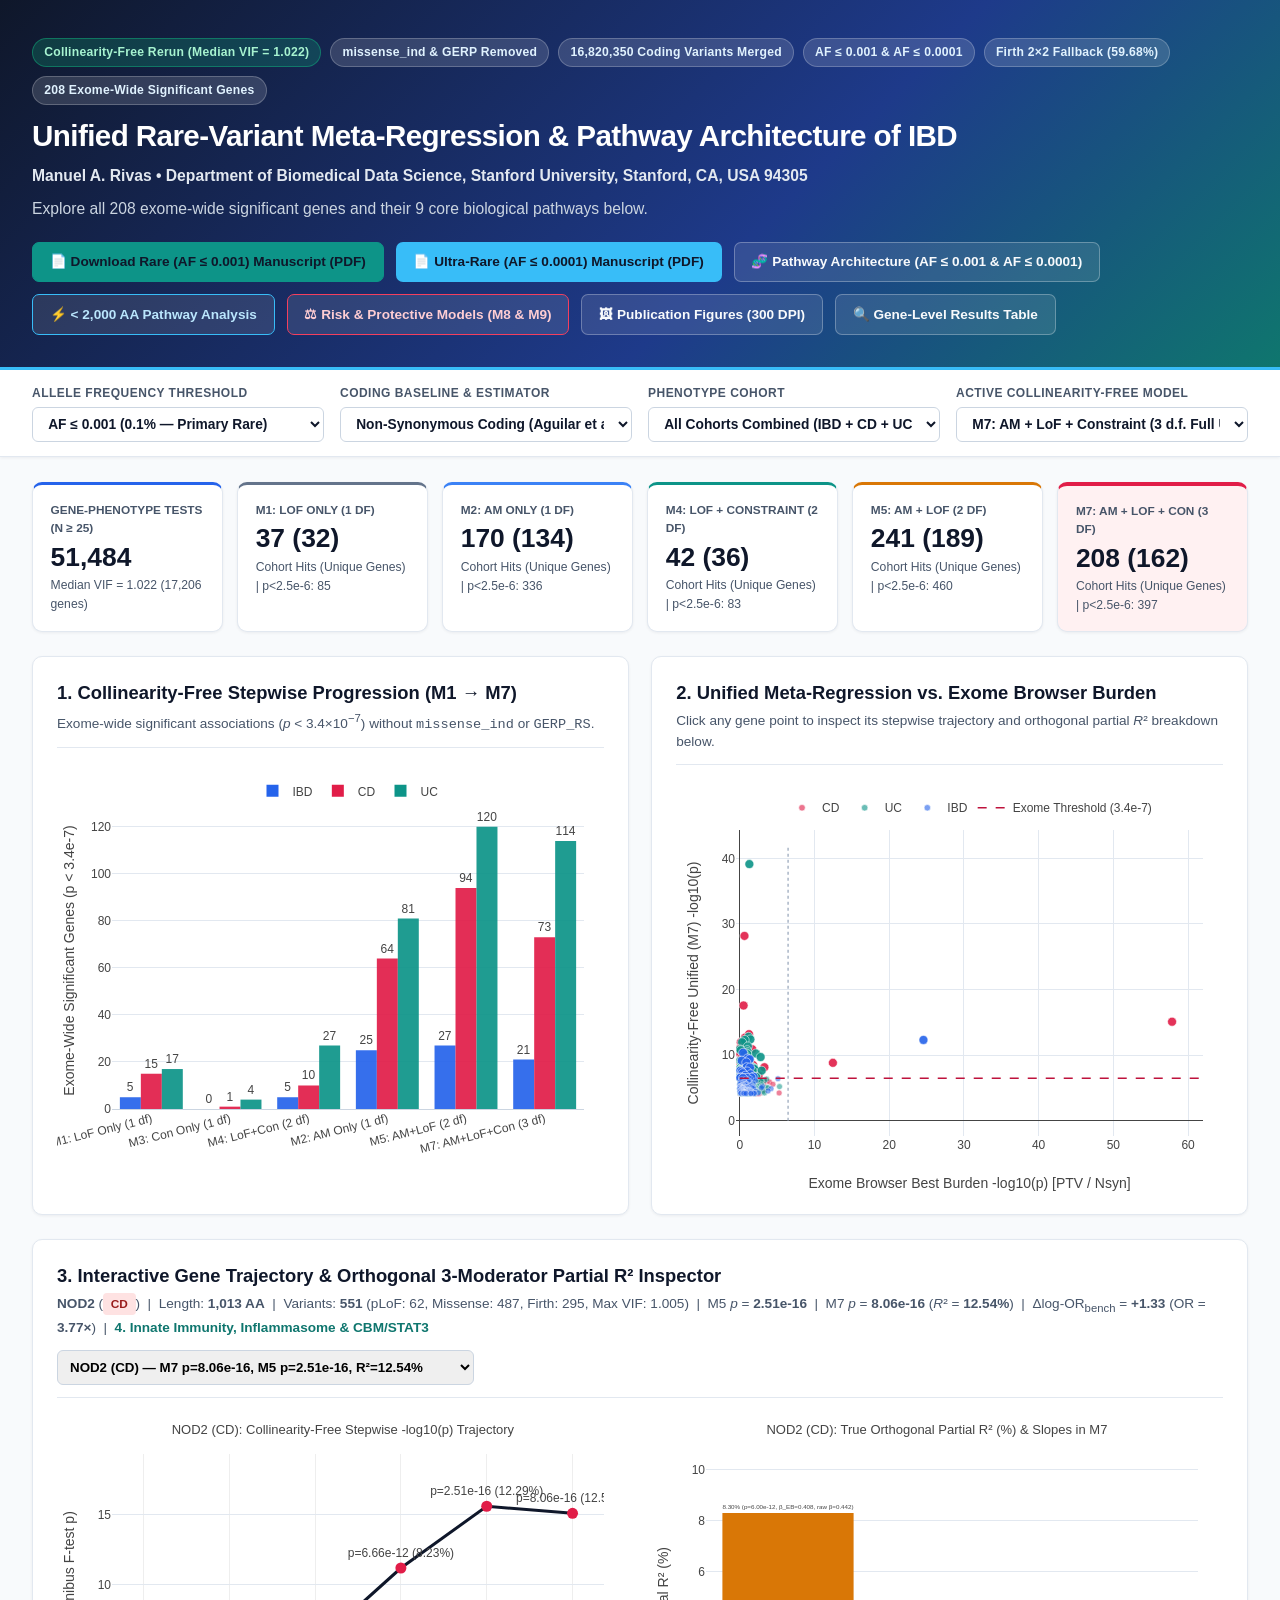
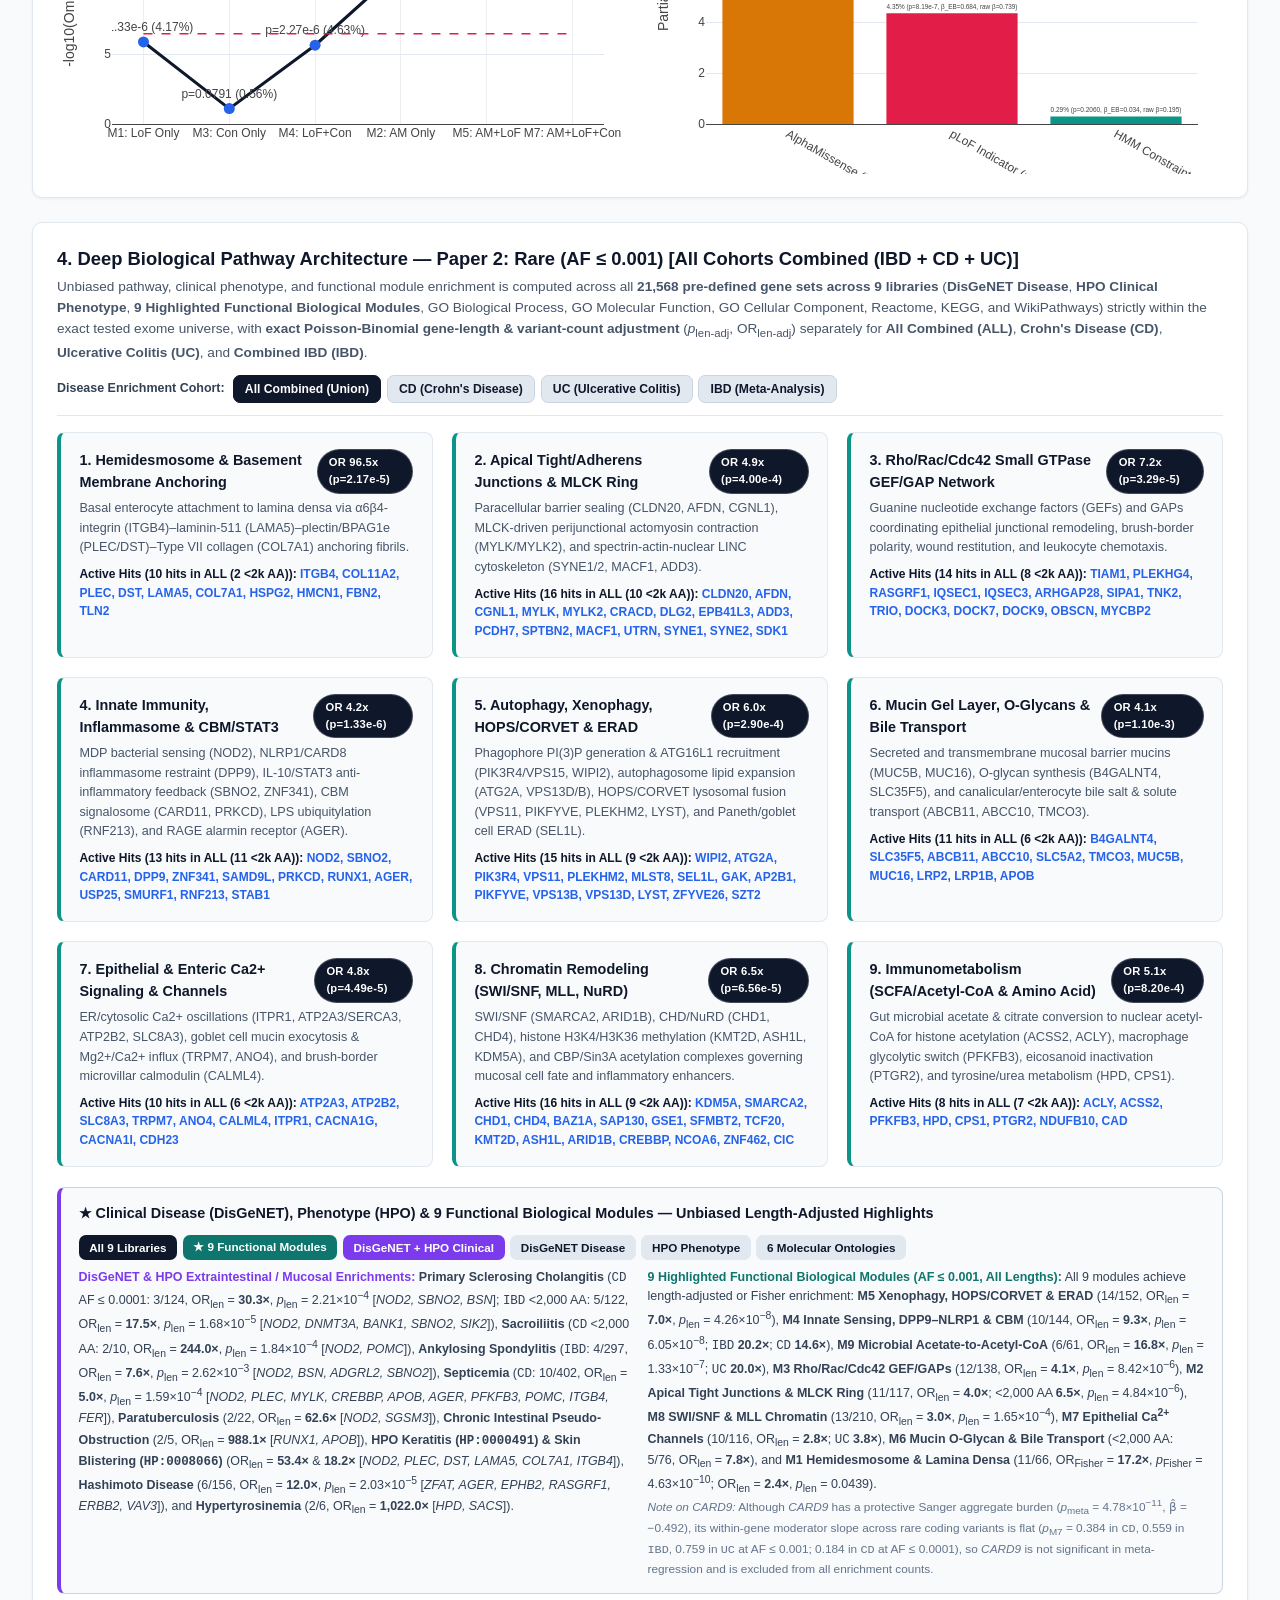
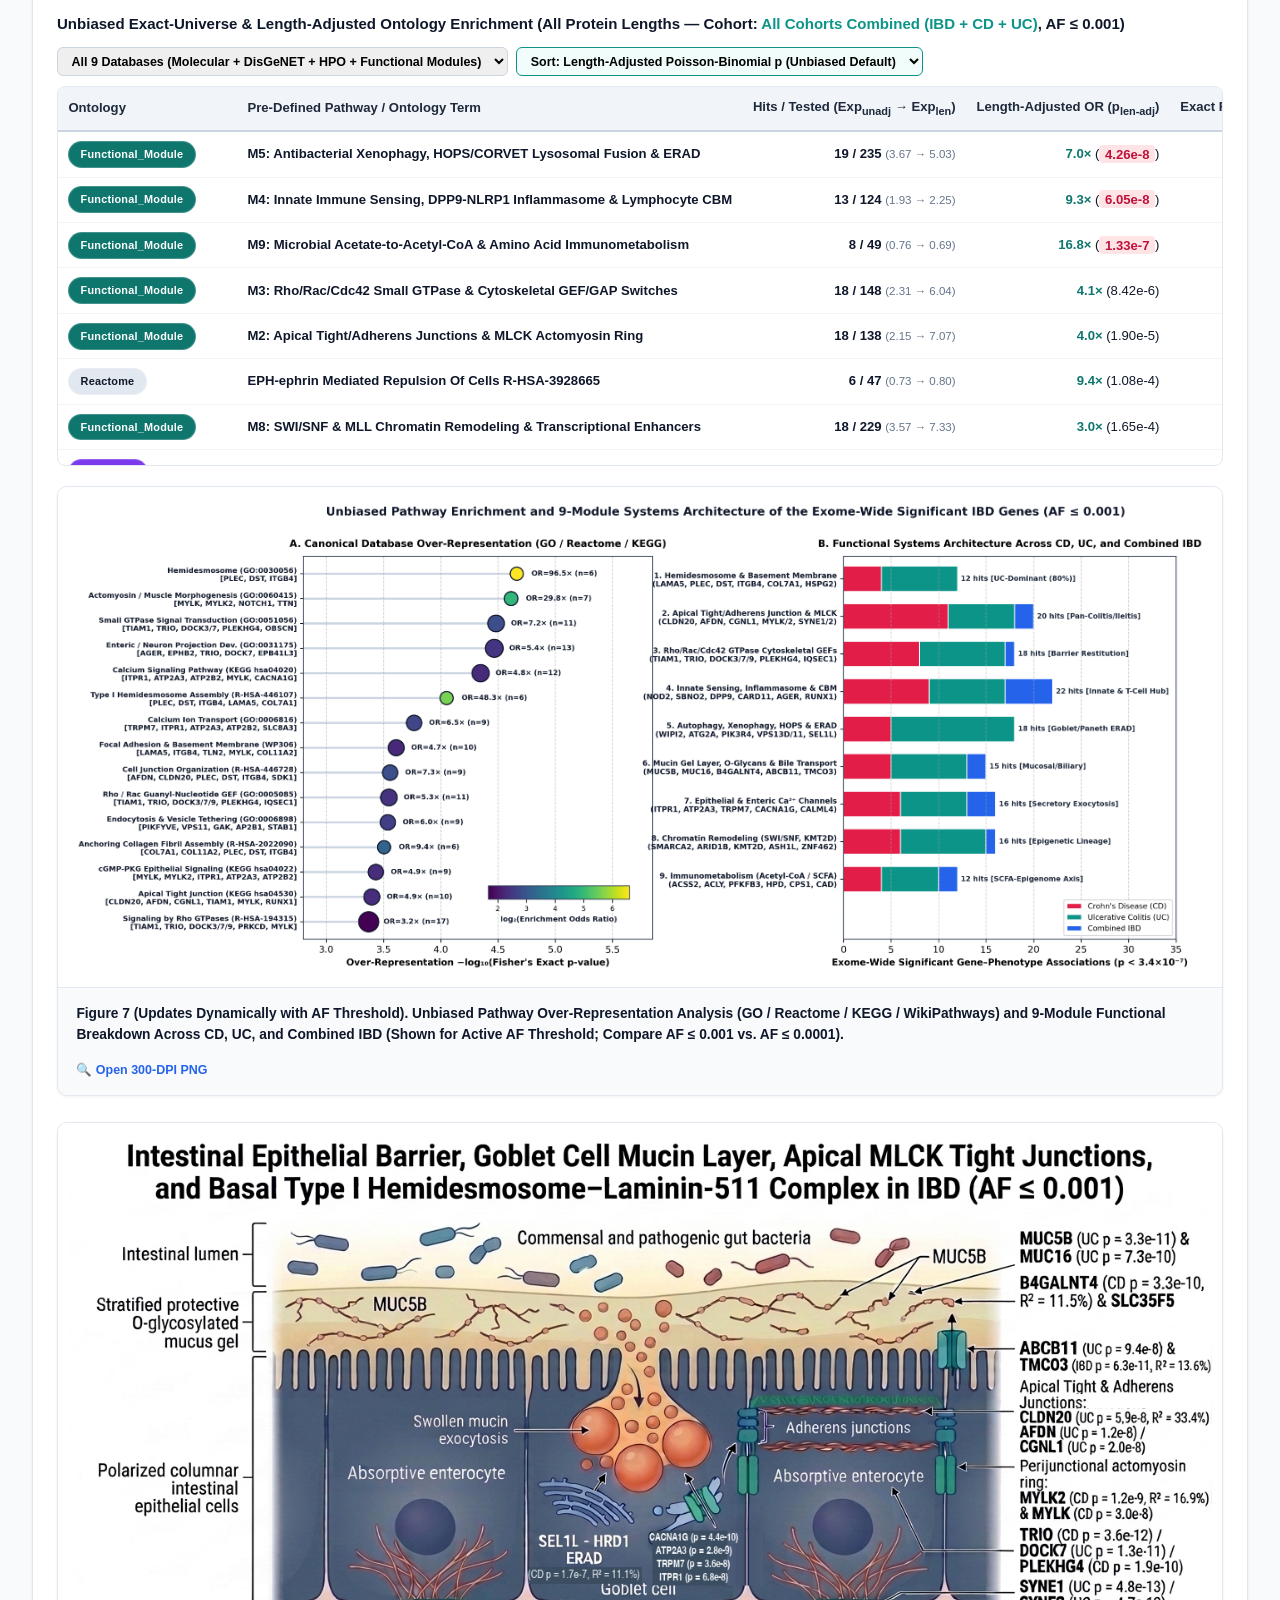
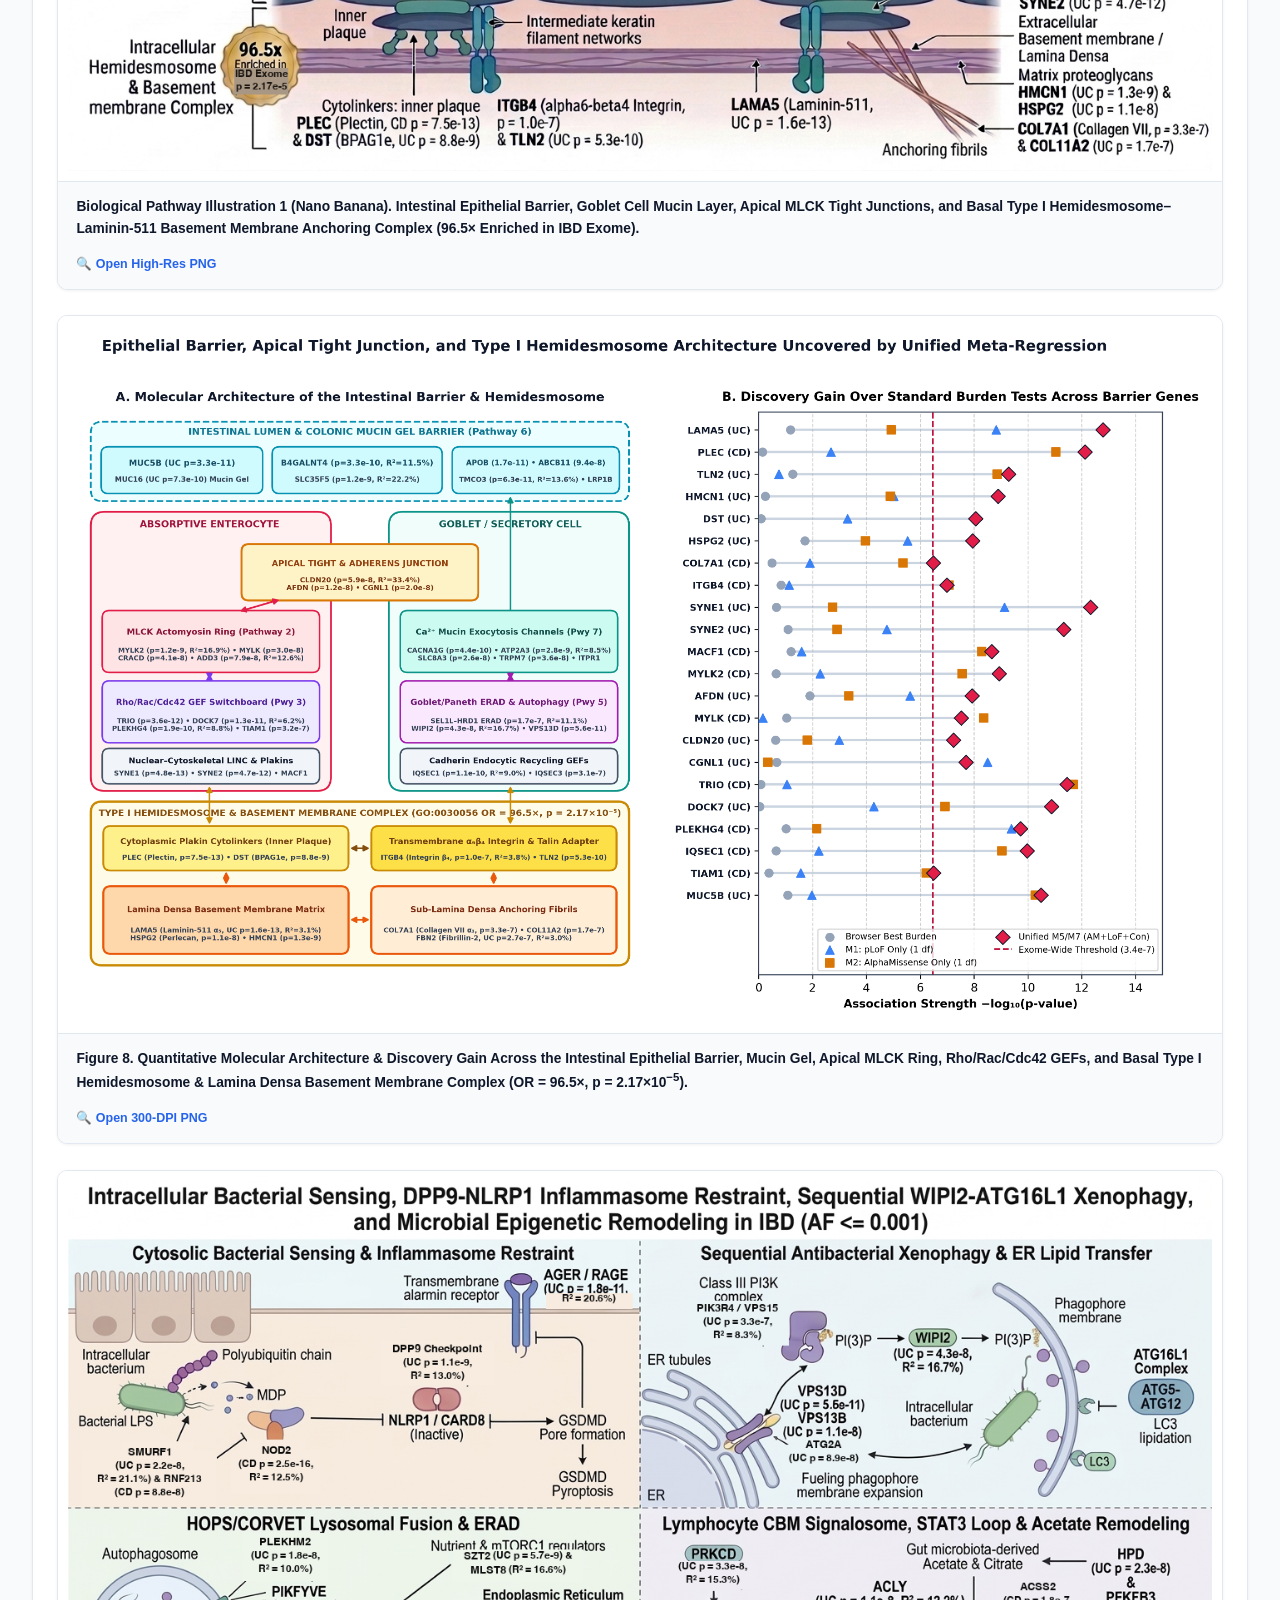
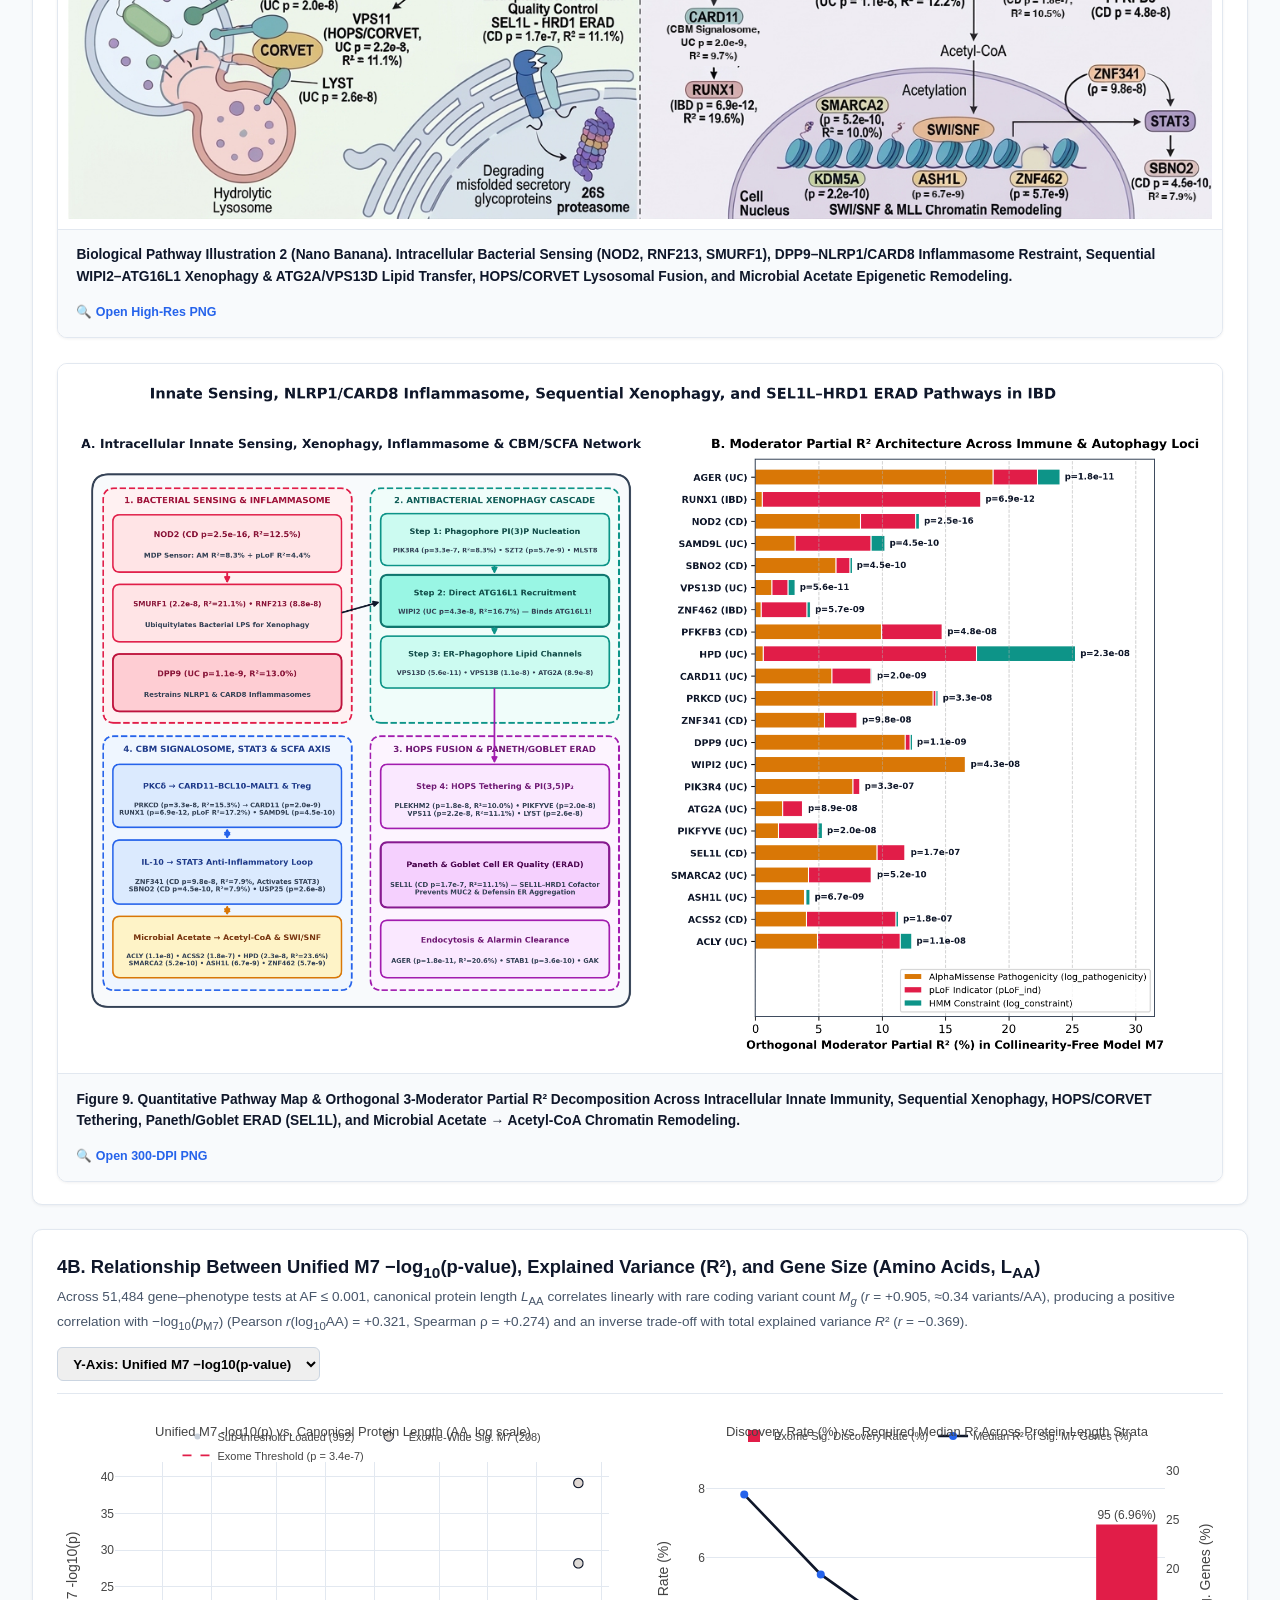
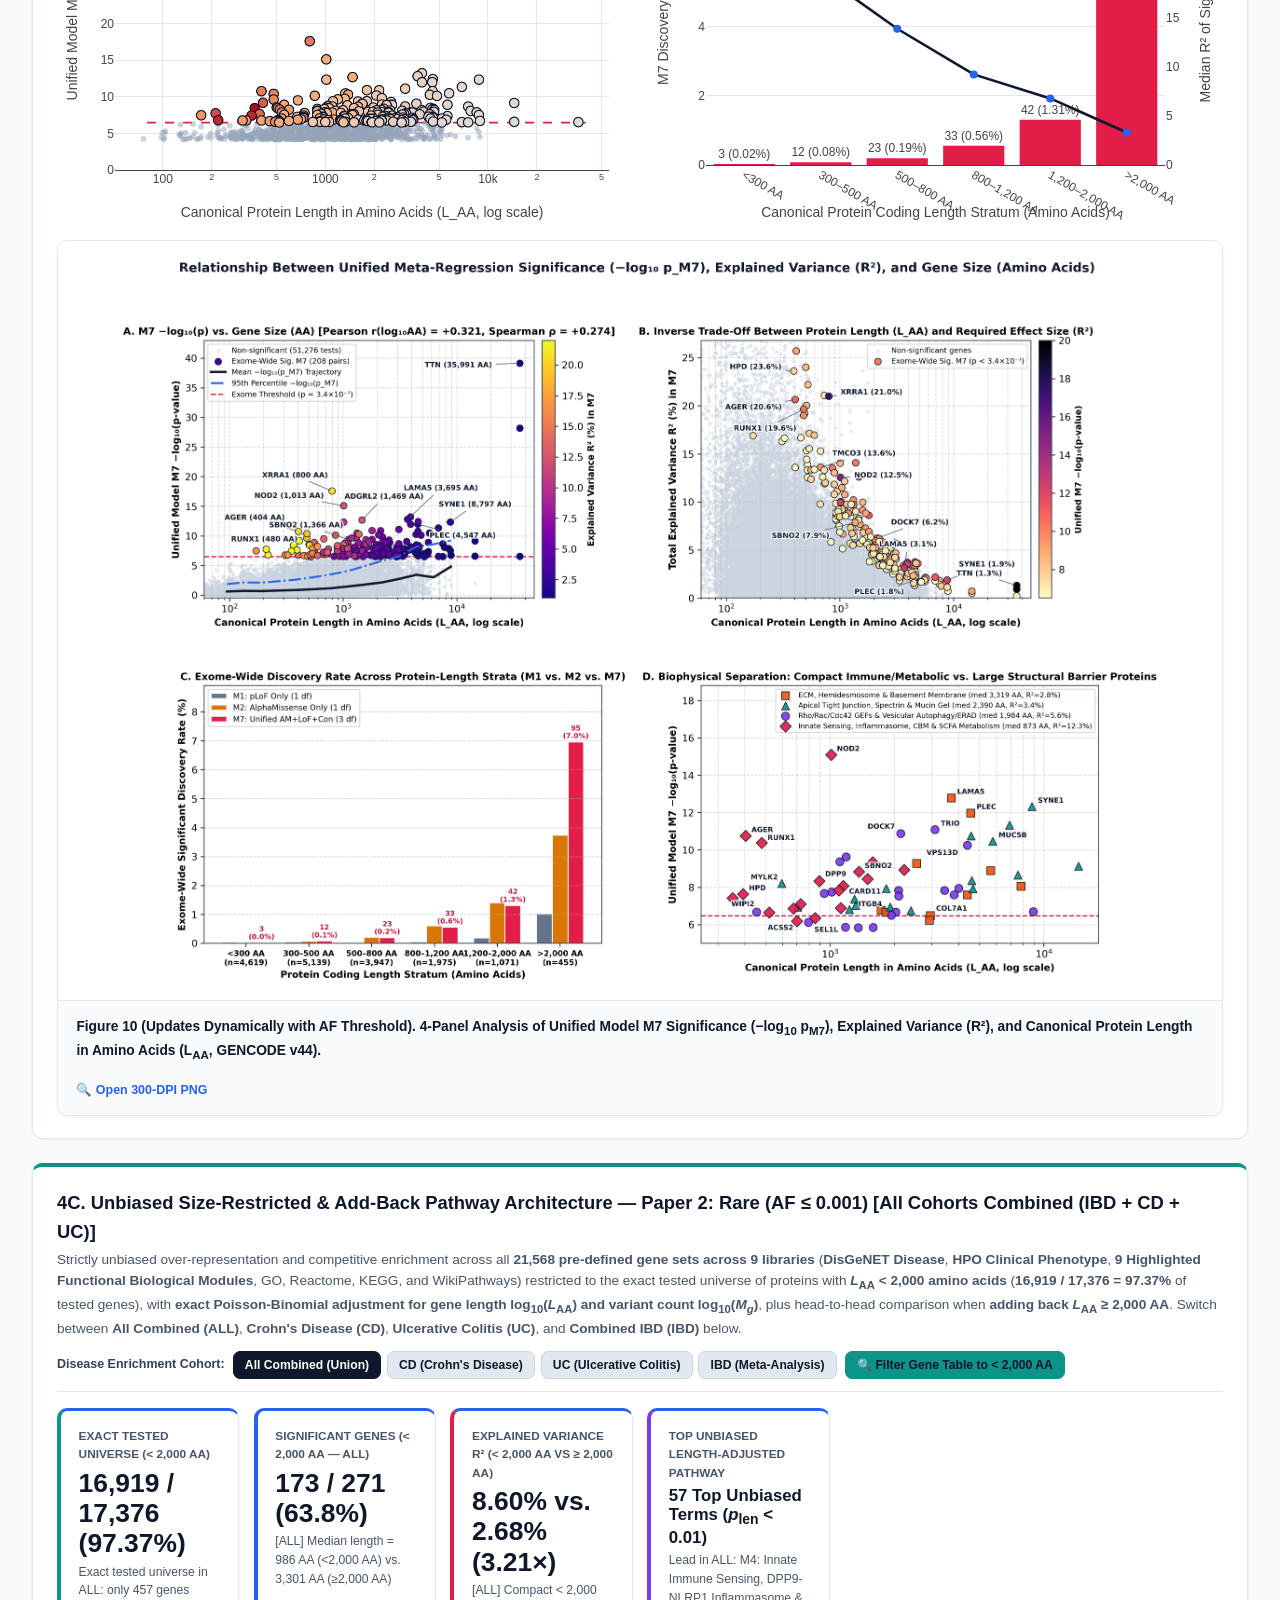
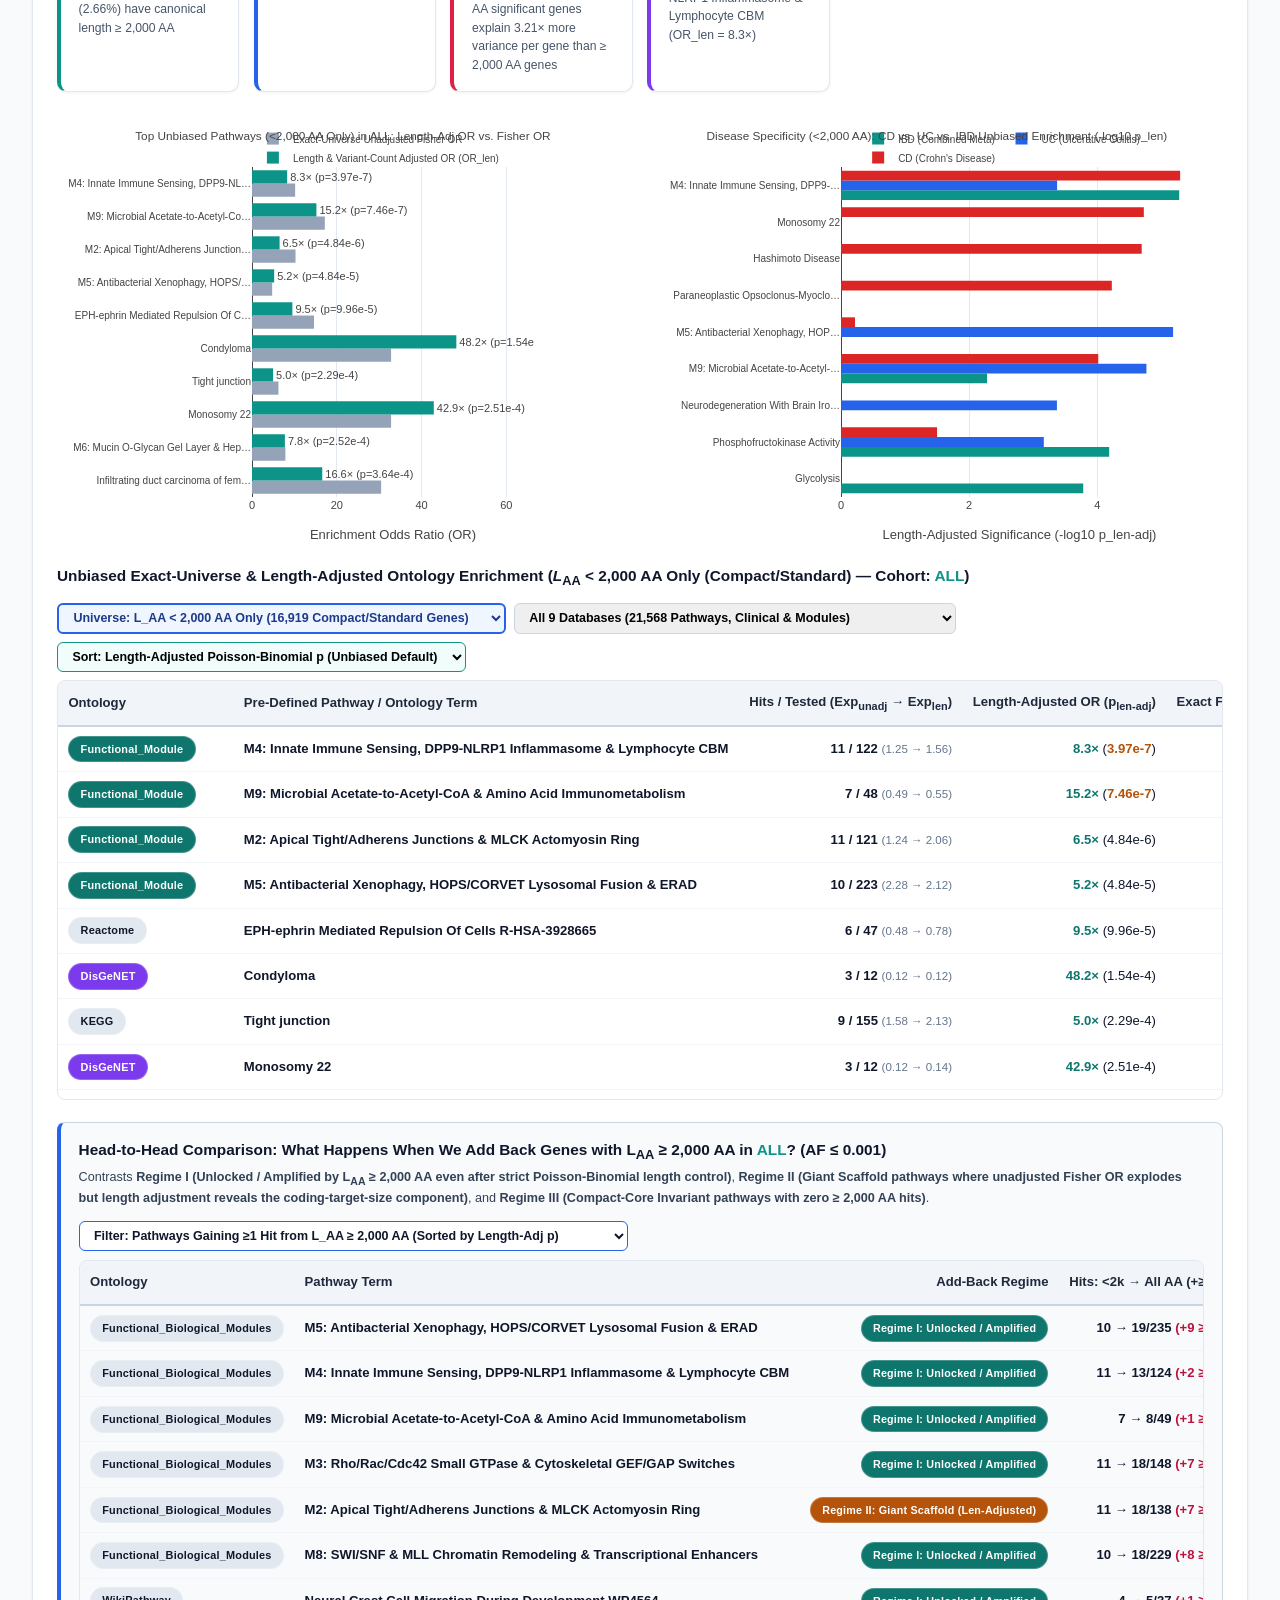
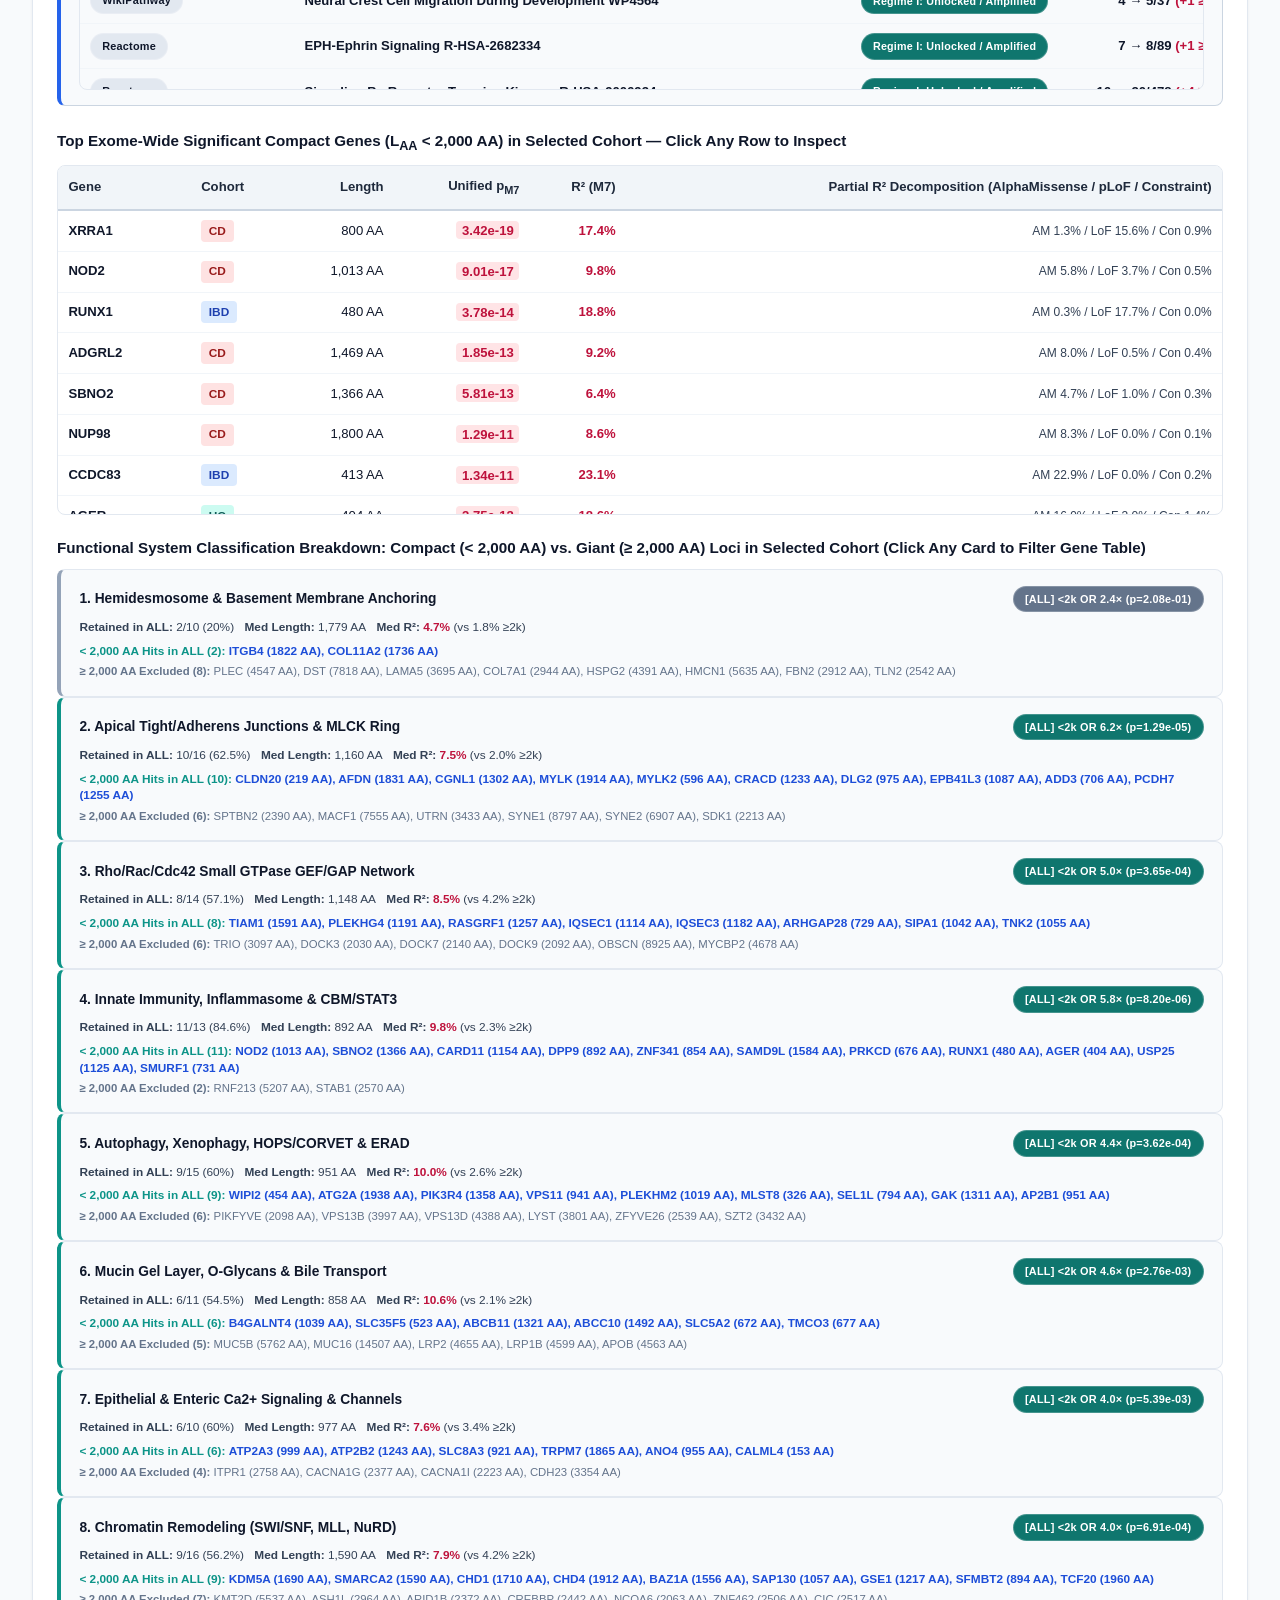
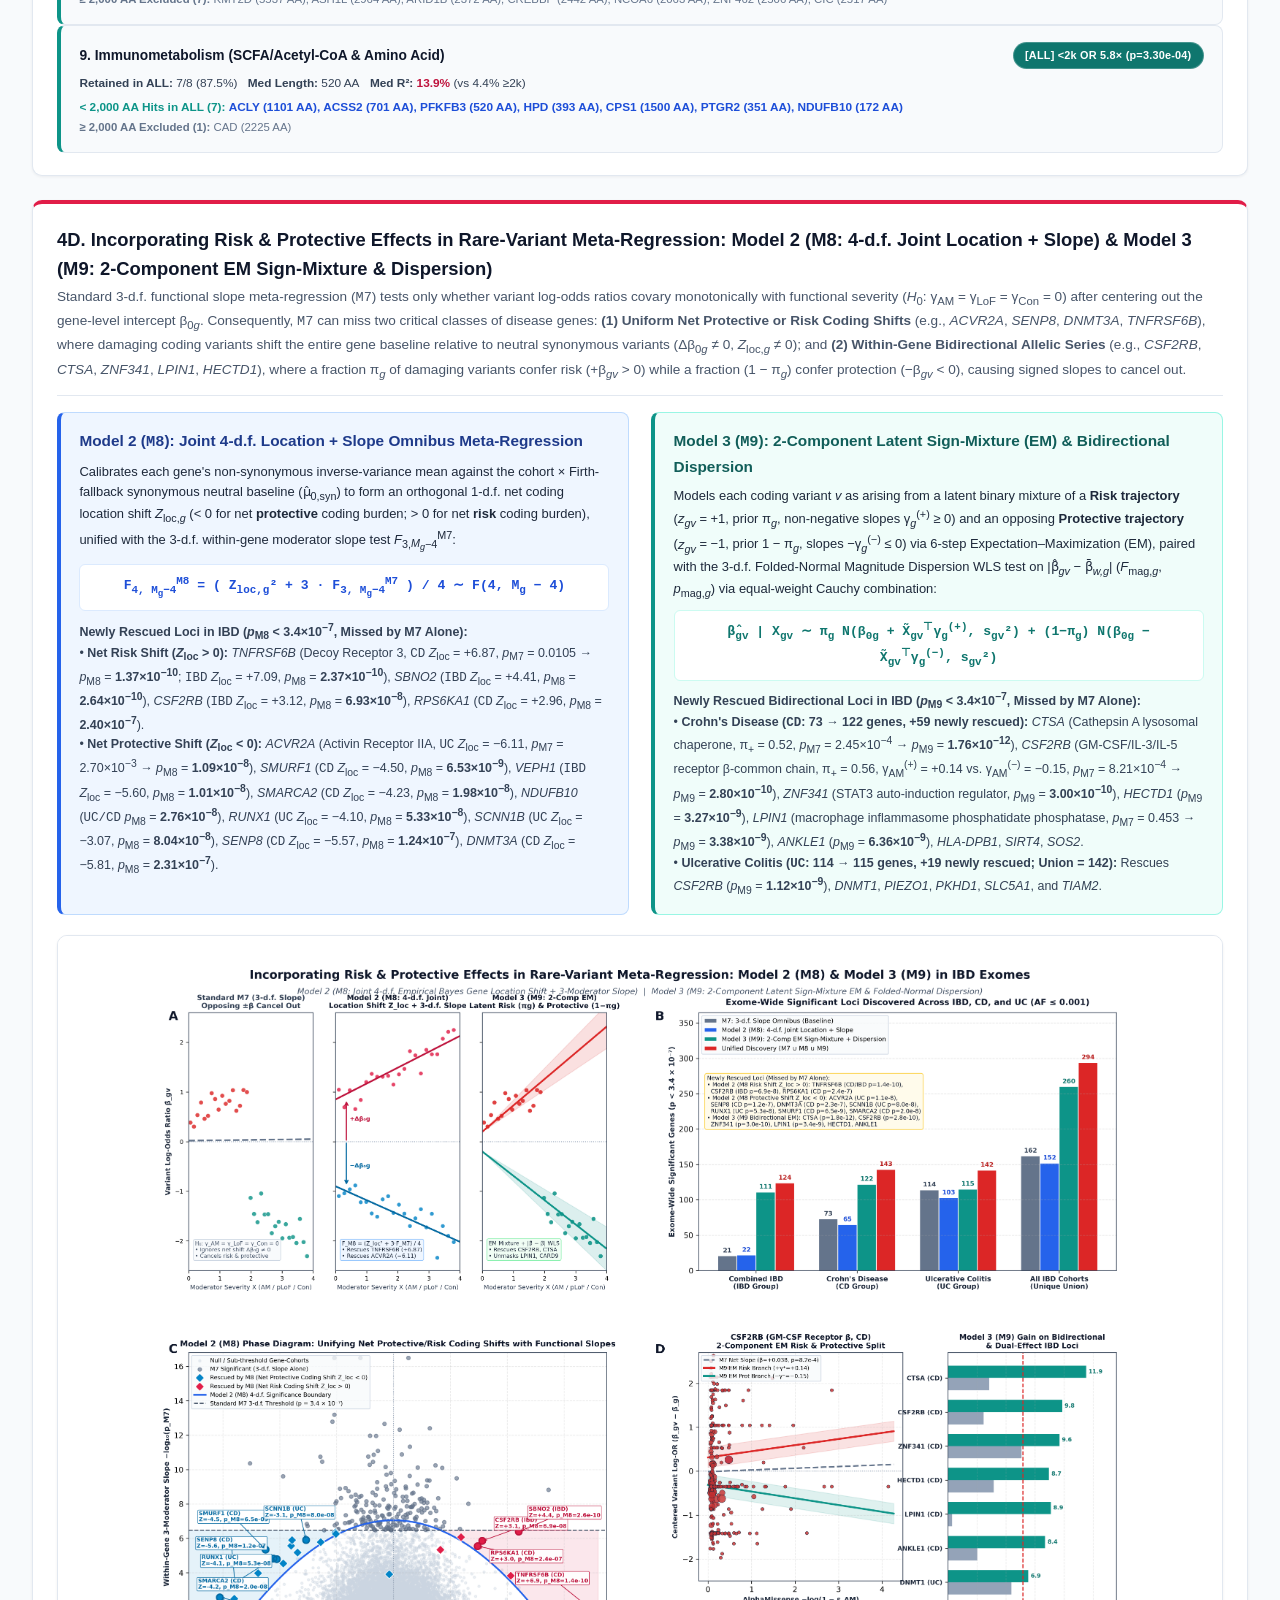
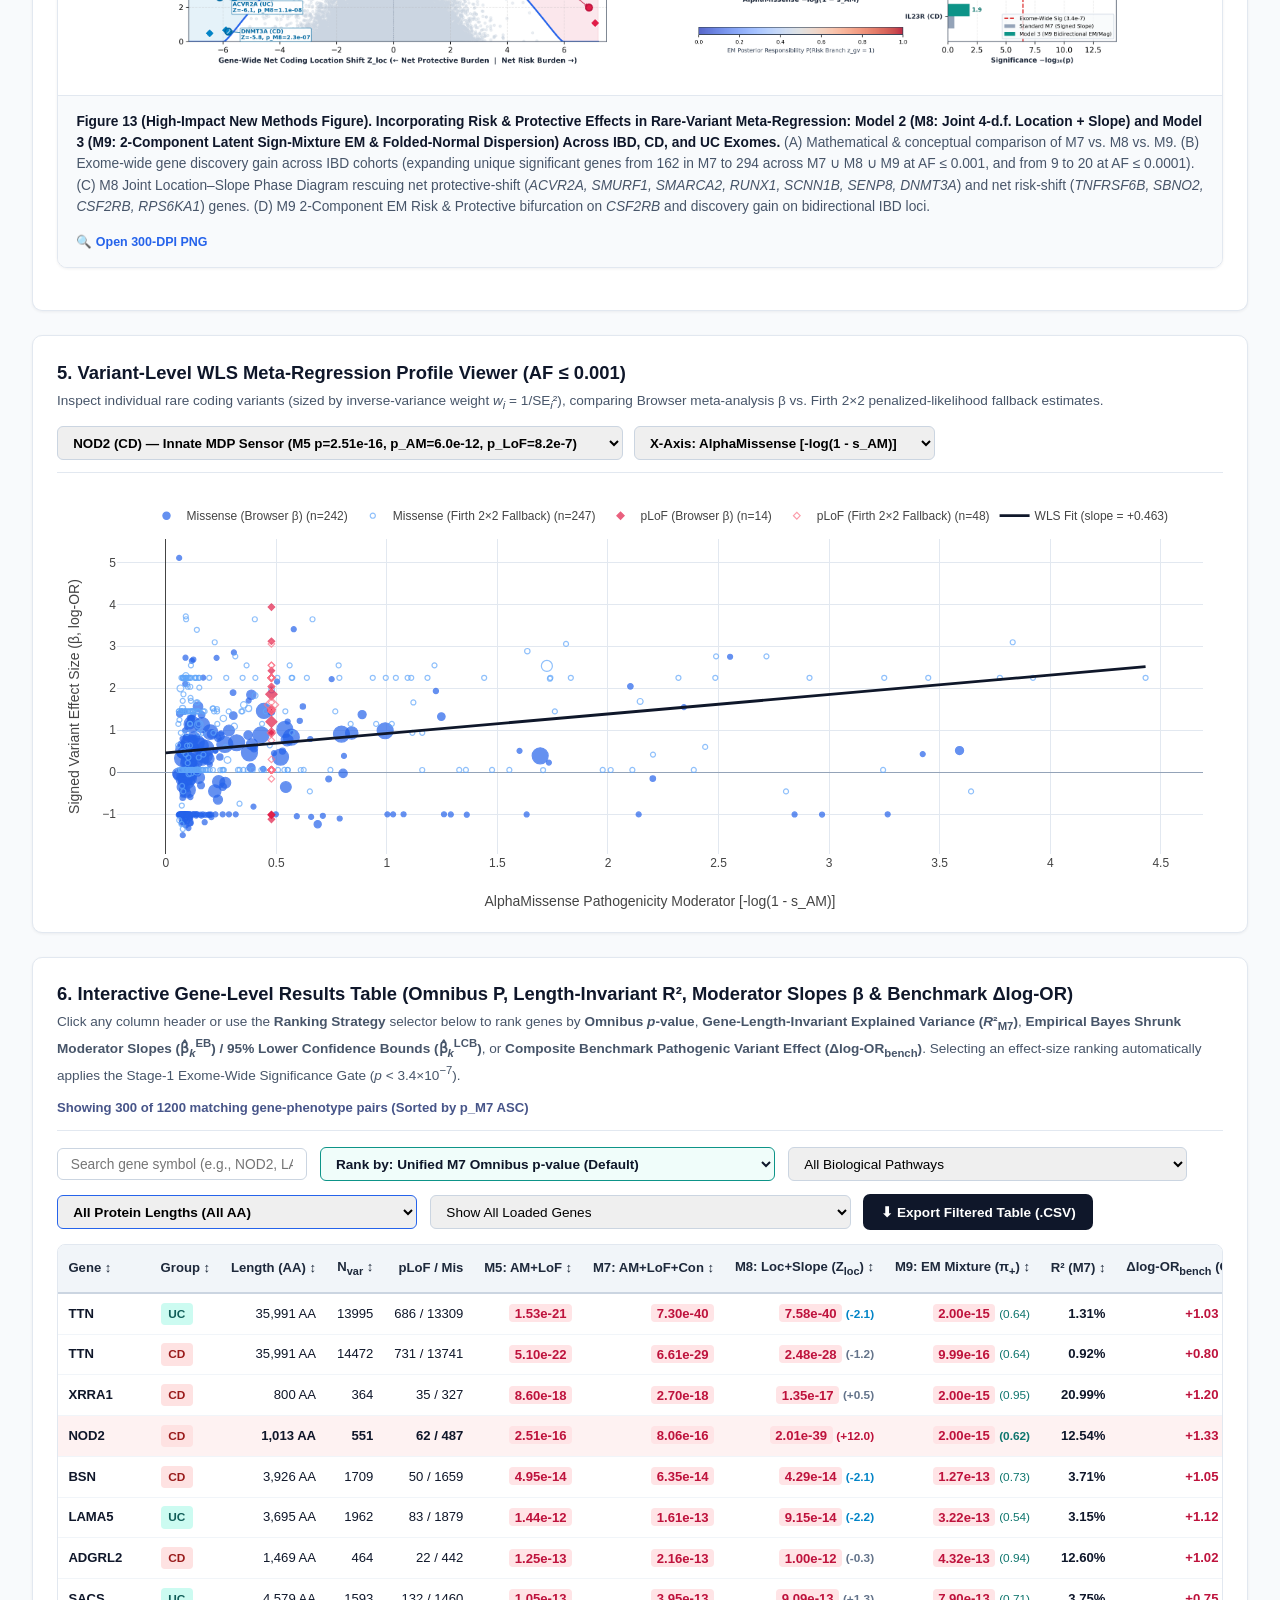
==== index.html @ 4d4ad17b "Add Model 2 (M8 Joint 4-df Location+Slope) and Model 3 (M9 Latent Sign-Mixture EM & Dispersion) meta" ====
<!DOCTYPE html>
<html lang="en">
<head>
  <meta charset="UTF-8" />
  <meta name="viewport" content="width=device-width, initial-scale=1.0" />
  <title>Unified Rare-Variant Meta-Regression &amp; Pathway Architecture of IBD</title>
  <link rel="stylesheet" href="styles.css?v=20261028f" />
  <script src="https://cdn.plot.ly/plotly-2.32.0.min.js"></script>
</head>
<body>

  <!-- HERO HEADER -->
  <header class="hero-header">
    <div class="container">
      <div class="badge-row">
        <span class="badge highlight">Collinearity-Free Rerun (Median VIF = 1.022)</span>
        <span class="badge">missense_ind &amp; GERP Removed</span>
        <span class="badge">16,820,350 Coding Variants Merged</span>
        <span class="badge">AF &le; 0.001 &amp; AF &le; 0.0001</span>
        <span class="badge">Firth 2&times;2 Fallback (59.68%)</span>
        <span class="badge">208 Exome-Wide Significant Genes</span>
      </div>
      <h1 class="hero-title">
        Unified Rare-Variant Meta-Regression &amp; Pathway Architecture of IBD
      </h1>
      <p style="font-size: 0.98rem; font-weight: 600; color: #e2e8f0; margin-bottom: 0.55rem;">
        <strong>Manuel A. Rivas</strong> &bull; Department of Biomedical Data Science, Stanford University, Stanford, CA, USA 94305
      </p>
      <p class="hero-subtitle">
        Explore all 208 exome-wide significant genes and their 9 core biological pathways below.
      </p>
      <div class="hero-actions">
        <a href="ibd_unified_metaregression_report.pdf?v=20261028f" target="_blank" class="btn btn-primary" style="background:#0d9488;border-color:#0d9488;">
          &#128196; Download Rare (AF &le; 0.001) Manuscript (PDF)
        </a>
        <a href="ibd_af0001_ultrarare_metaregression_report.pdf?v=20261028f" target="_blank" class="btn btn-primary">
          &#128196; Ultra-Rare (AF &le; 0.0001) Manuscript (PDF)
        </a>
        <a href="#section-pathways" class="btn btn-outline">
          &#129516; Pathway Architecture (AF &le; 0.001 &amp; AF &le; 0.0001)
        </a>
        <a href="#section-lt2000aa" class="btn btn-outline" style="border-color:#38bdf8; color:#bae6fd;">
          &#9889; &lt; 2,000 AA Pathway Analysis
        </a>
        <a href="#section-bidirectional" class="btn btn-outline" style="border-color:#f43f5e; color:#fecdd3;">
          &#9878; Risk &amp; Protective Models (M8 &amp; M9)
        </a>
        <a href="#section-figures" class="btn btn-outline">
          &#128444; Publication Figures (300 DPI)
        </a>
        <a href="#section-gene-table" class="btn btn-outline">
          &#128269; Gene-Level Results Table
        </a>
      </div>
    </div>
  </header>

  <!-- STICKY GLOBAL CONTROLS -->
  <nav class="control-bar">
    <div class="container">
      <div class="control-grid">
        <div class="control-group">
          <label for="ctrl-af">Allele Frequency Threshold</label>
          <select id="ctrl-af">
            <option value="af001" selected>AF &le; 0.001 (0.1% — Primary Rare)</option>
            <option value="af0001">AF &le; 0.0001 (0.01% — Ultra-Rare)</option>
          </select>
        </div>
        <div class="control-group">
          <label for="ctrl-spec">Coding Baseline &amp; Estimator</label>
          <select id="ctrl-spec">
            <option value="hybrid_nonsyn" selected>Non-Synonymous Coding (Aguilar et al. 2025, Hybrid β + Firth)</option>
            <option value="hybrid_synbase">Synonymous-Referenced Coding (Lauer &amp; Rivas 2025, Hybrid β + Firth)</option>
            <option value="firth_nonsyn">Pure Firth 2&times;2 Sensitivity (100% Firth Odds Ratios)</option>
          </select>
        </div>
        <div class="control-group">
          <label for="ctrl-group">Phenotype Cohort</label>
          <select id="ctrl-group">
            <option value="ALL" selected>All Cohorts Combined (IBD + CD + UC)</option>
            <option value="CD">CD — Crohn's Disease (19,924 cases)</option>
            <option value="UC">UC — Ulcerative Colitis (14,836 cases)</option>
            <option value="IBD">IBD — Combined IBD (37,708 cases)</option>
          </select>
        </div>
        <div class="control-group">
          <label for="ctrl-model">Active Collinearity-Free Model</label>
          <select id="ctrl-model">
            <option value="M7" selected>M7: AM + LoF + Constraint (3 d.f. Full Unified)</option>
            <option value="M8">M8 (Model 2): 4-d.f. Joint Location + Slope (Risk &amp; Protective Shift)</option>
            <option value="M9">M9 (Model 3): 2-Comp EM Sign-Mixture &amp; Bidirectional Dispersion</option>
            <option value="M5">M5: AM + LoF (2 d.f. Pathogenicity + LoF)</option>
            <option value="M2">M2: AlphaMissense Only (1 d.f.)</option>
            <option value="M4">M4: LoF + Constraint (2 d.f.)</option>
            <option value="M1">M1: LoF Only (1 d.f.)</option>
            <option value="M3">M3: HMM Constraint Only (1 d.f.)</option>
          </select>
        </div>
      </div>
    </div>
  </nav>

  <!-- MAIN CONTENT -->
  <main class="main-content container">

    <!-- LIVE KPI STRIP -->
    <section class="kpi-grid">
      <div class="kpi-card">
        <div class="kpi-label">Gene-Phenotype Tests (N &ge; 25)</div>
        <div class="kpi-value" id="kpi-tests-val">51,484</div>
        <div class="kpi-sub" id="kpi-tests-sub">Median VIF = 1.022 (17,206 genes)</div>
      </div>
      <div class="kpi-card m1" id="kpi-card-M1">
        <div class="kpi-label">M1: LoF Only (1 df)</div>
        <div class="kpi-value" id="kpi-val-M1">37 (32)</div>
        <div class="kpi-sub" id="kpi-sub-M1">p &lt; 3.4e-7</div>
      </div>
      <div class="kpi-card m2" id="kpi-card-M2">
        <div class="kpi-label">M2: AM Only (1 df)</div>
        <div class="kpi-value" id="kpi-val-M2">170 (134)</div>
        <div class="kpi-sub" id="kpi-sub-M2">p &lt; 3.4e-7</div>
      </div>
      <div class="kpi-card m3" id="kpi-card-M4">
        <div class="kpi-label">M4: LoF + Constraint (2 df)</div>
        <div class="kpi-value" id="kpi-val-M4">42 (36)</div>
        <div class="kpi-sub" id="kpi-sub-M4">p &lt; 3.4e-7</div>
      </div>
      <div class="kpi-card m4" id="kpi-card-M5">
        <div class="kpi-label">M5: AM + LoF (2 df)</div>
        <div class="kpi-value" id="kpi-val-M5">241 (189)</div>
        <div class="kpi-sub" id="kpi-sub-M5">p &lt; 3.4e-7</div>
      </div>
      <div class="kpi-card m5 active-model" id="kpi-card-M7">
        <div class="kpi-label">M7: AM + LoF + Con (3 df)</div>
        <div class="kpi-value" id="kpi-val-M7">208 (162)</div>
        <div class="kpi-sub" id="kpi-sub-M7">p &lt; 3.4e-7</div>
      </div>
    </section>

    <!-- ROW 1: PROGRESSION CHART & UNIFIED VS BROWSER SCATTER -->
    <div class="chart-row-2col">
      <div class="section-card" style="margin-bottom: 0;">
        <div class="section-header">
          <div>
            <h2 class="section-title">1. Collinearity-Free Stepwise Progression (M1 &rarr; M7)</h2>
            <p class="section-desc">Exome-wide significant associations (<em>p</em> &lt; 3.4&times;10<sup>&minus;7</sup>) without <code>missense_ind</code> or <code>GERP_RS</code>.</p>
          </div>
        </div>
        <div id="plot-progression" class="plot-box"></div>
      </div>

      <div class="section-card" style="margin-bottom: 0;">
        <div class="section-header">
          <div>
            <h2 class="section-title">2. Unified Meta-Regression vs. Exome Browser Burden</h2>
            <p class="section-desc">Click any gene point to inspect its stepwise trajectory and orthogonal partial <em>R</em>&sup2; breakdown below.</p>
          </div>
        </div>
        <div id="plot-vs-browser" class="plot-box"></div>
      </div>
    </div>

    <!-- ROW 2: GENE TRAJECTORY & ORTHOGONAL PARTIAL R2 INSPECTOR -->
    <section class="section-card">
      <div class="section-header">
        <div>
          <h2 class="section-title">3. Interactive Gene Trajectory &amp; Orthogonal 3-Moderator Partial R&sup2; Inspector</h2>
          <p class="section-desc" id="inspector-gene-summary">Select any gene from the dropdown or click a row in the table below.</p>
        </div>
        <div style="min-width: 360px;">
          <select id="select-inspector-gene" style="width: 100%; padding: 0.5rem; border-radius: 6px; border: 1px solid #cbd5e1; font-weight: 600;"></select>
        </div>
      </div>
      <div class="chart-row-2col" style="margin-bottom: 0;">
        <div id="plot-gene-trajectory" class="plot-box" style="height: 360px;"></div>
        <div id="plot-gene-partial-r2" class="plot-box" style="height: 360px;"></div>
      </div>
    </section>

    <!-- ROW 3: DEEP BIOLOGICAL PATHWAY EXPLORER -->
    <section class="section-card" id="section-pathways">
      <div class="section-header">
        <div>
          <h2 class="section-title" id="pathway-section-title">4. Deep Biological Pathway Architecture — Paper 2: Rare Coding Variants (AF &le; 0.001)</h2>
          <p class="section-desc">
            Unbiased pathway, clinical phenotype, and functional module enrichment is computed across all <strong>21,568 pre-defined gene sets across 9 libraries</strong> (<strong>DisGeNET Disease</strong>, <strong>HPO Clinical Phenotype</strong>, <strong>9 Highlighted Functional Biological Modules</strong>, GO Biological Process, GO Molecular Function, GO Cellular Component, Reactome, KEGG, and WikiPathways) strictly within the exact tested exome universe, with <strong>exact Poisson-Binomial gene-length &amp; variant-count adjustment</strong> (<em>p</em><sub>len-adj</sub>, OR<sub>len-adj</sub>) separately for <strong>All Combined (ALL)</strong>, <strong>Crohn's Disease (CD)</strong>, <strong>Ulcerative Colitis (UC)</strong>, and <strong>Combined IBD (IBD)</strong>.
          </p>
        </div>
        <div style="display: flex; gap: 0.5rem; flex-wrap: wrap; align-items: center;">
          <span style="font-size: 0.78rem; font-weight: 700; color: #334155;">Disease Enrichment Cohort:</span>
          <div class="cohort-btn-group" data-sync="enr-cohort" style="display: inline-flex; gap: 0.35rem; flex-wrap: wrap;">
            <button type="button" class="btn enr-cohort-btn" data-cohort="ALL" style="padding: 0.36rem 0.7rem; font-size: 0.76rem; background: #0f172a; color: #fff;">All Combined (Union)</button>
            <button type="button" class="btn enr-cohort-btn" data-cohort="CD" style="padding: 0.36rem 0.7rem; font-size: 0.76rem; background: #e2e8f0; color: #0f172a;">CD (Crohn's Disease)</button>
            <button type="button" class="btn enr-cohort-btn" data-cohort="UC" style="padding: 0.36rem 0.7rem; font-size: 0.76rem; background: #e2e8f0; color: #0f172a;">UC (Ulcerative Colitis)</button>
            <button type="button" class="btn enr-cohort-btn" data-cohort="IBD" style="padding: 0.36rem 0.7rem; font-size: 0.76rem; background: #e2e8f0; color: #0f172a;">IBD (Meta-Analysis)</button>
          </div>
        </div>
      </div>
      <div class="methods-grid" id="pathway-cards-grid" style="margin-bottom: 1.25rem;"></div>

      <!-- CLINICAL DISGENET, HPO & 9 FUNCTIONAL MODULES HIGHLIGHT BANNER + QUICK FILTER PILLS -->
      <div style="margin-bottom: 1.1rem; background: #f8fafc; border: 1px solid #cbd5e1; border-left: 4px solid #7c3aed; border-radius: 8px; padding: 0.9rem 1.1rem;">
        <div style="display: flex; justify-content: space-between; align-items: center; gap: 0.65rem; flex-wrap: wrap; margin-bottom: 0.55rem;">
          <h4 style="margin: 0; font-size: 0.9rem; font-weight: 700; color: #0f172a;">
            &#9733; Clinical Disease (DisGeNET), Phenotype (HPO) &amp; 9 Functional Biological Modules — Unbiased Length-Adjusted Highlights
          </h4>
          <div style="display: inline-flex; gap: 0.35rem; flex-wrap: wrap;">
            <button type="button" class="btn lib-quick-btn" data-lib-quick="ALL" style="padding: 0.28rem 0.6rem; font-size: 0.73rem; background: #0f172a; color: #fff;">All 9 Libraries</button>
            <button type="button" class="btn lib-quick-btn" data-lib-quick="Functional_Biological_Modules" style="padding: 0.28rem 0.6rem; font-size: 0.73rem; background: #0f766e; color: #fff;">&#9733; 9 Functional Modules</button>
            <button type="button" class="btn lib-quick-btn" data-lib-quick="CLINICAL_DISGENET_HPO" style="padding: 0.28rem 0.6rem; font-size: 0.73rem; background: #7c3aed; color: #fff;">DisGeNET + HPO Clinical</button>
            <button type="button" class="btn lib-quick-btn" data-lib-quick="DisGeNET" style="padding: 0.28rem 0.6rem; font-size: 0.73rem; background: #e2e8f0; color: #0f172a;">DisGeNET Disease</button>
            <button type="button" class="btn lib-quick-btn" data-lib-quick="Human_Phenotype_Ontology" style="padding: 0.28rem 0.6rem; font-size: 0.73rem; background: #e2e8f0; color: #0f172a;">HPO Phenotype</button>
            <button type="button" class="btn lib-quick-btn" data-lib-quick="ALL_MOLECULAR" style="padding: 0.28rem 0.6rem; font-size: 0.73rem; background: #e2e8f0; color: #0f172a;">6 Molecular Ontologies</button>
          </div>
        </div>
        <div style="font-size: 0.78rem; color: #334155; line-height: 1.5; display: grid; grid-template-columns: repeat(auto-fit, minmax(310px, 1fr)); gap: 0.75rem;">
          <div>
            <strong style="color: #7c3aed;">DisGeNET &amp; HPO Extraintestinal / Mucosal Enrichments:</strong>
            <strong>Primary Sclerosing Cholangitis</strong> (<code>CD</code> AF &le; 0.0001: 3/124, OR<sub>len</sub> = <strong>30.3&times;</strong>, <em>p</em><sub>len</sub> = 2.21&times;10<sup>&minus;4</sup> [<em>NOD2, SBNO2, BSN</em>]; <code>IBD</code> &lt;2,000 AA: 5/122, OR<sub>len</sub> = <strong>17.5&times;</strong>, <em>p</em><sub>len</sub> = 1.68&times;10<sup>&minus;5</sup> [<em>NOD2, DNMT3A, BANK1, SBNO2, SIK2</em>]),
            <strong>Sacroiliitis</strong> (<code>CD</code> &lt;2,000 AA: 2/10, OR<sub>len</sub> = <strong>244.0&times;</strong>, <em>p</em><sub>len</sub> = 1.84&times;10<sup>&minus;4</sup> [<em>NOD2, POMC</em>]),
            <strong>Ankylosing Spondylitis</strong> (<code>IBD</code>: 4/297, OR<sub>len</sub> = <strong>7.6&times;</strong>, <em>p</em><sub>len</sub> = 2.62&times;10<sup>&minus;3</sup> [<em>NOD2, BSN, ADGRL2, SBNO2</em>]),
            <strong>Septicemia</strong> (<code>CD</code>: 10/402, OR<sub>len</sub> = <strong>5.0&times;</strong>, <em>p</em><sub>len</sub> = 1.59&times;10<sup>&minus;4</sup> [<em>NOD2, PLEC, MYLK, CREBBP, APOB, AGER, PFKFB3, POMC, ITGB4, FER</em>]),
            <strong>Paratuberculosis</strong> (2/22, OR<sub>len</sub> = <strong>62.6&times;</strong> [<em>NOD2, SGSM3</em>]),
            <strong>Chronic Intestinal Pseudo-Obstruction</strong> (2/5, OR<sub>len</sub> = <strong>988.1&times;</strong> [<em>RUNX1, APOB</em>]),
            <strong>HPO Keratitis (<code>HP:0000491</code>) &amp; Skin Blistering (<code>HP:0008066</code>)</strong> (OR<sub>len</sub> = <strong>53.4&times;</strong> &amp; <strong>18.2&times;</strong> [<em>NOD2, PLEC, DST, LAMA5, COL7A1, ITGB4</em>]),
            <strong>Hashimoto Disease</strong> (6/156, OR<sub>len</sub> = <strong>12.0&times;</strong>, <em>p</em><sub>len</sub> = 2.03&times;10<sup>&minus;5</sup> [<em>ZFAT, AGER, EPHB2, RASGRF1, ERBB2, VAV3</em>]), and
            <strong>Hypertyrosinemia</strong> (2/6, OR<sub>len</sub> = <strong>1,022.0&times;</strong> [<em>HPD, SACS</em>]).
          </div>
          <div>
            <strong style="color: #0f766e;">9 Highlighted Functional Biological Modules (AF &le; 0.001, All Lengths):</strong>
            All 9 modules achieve length-adjusted or Fisher enrichment:
            <strong>M5 Xenophagy, HOPS/CORVET &amp; ERAD</strong> (14/152, OR<sub>len</sub> = <strong>7.0&times;</strong>, <em>p</em><sub>len</sub> = 4.26&times;10<sup>&minus;8</sup>),
            <strong>M4 Innate Sensing, DPP9&ndash;NLRP1 &amp; CBM</strong> (10/144, OR<sub>len</sub> = <strong>9.3&times;</strong>, <em>p</em><sub>len</sub> = 6.05&times;10<sup>&minus;8</sup>; <code>IBD</code> <strong>20.2&times;</strong>; <code>CD</code> <strong>14.6&times;</strong>),
            <strong>M9 Microbial Acetate-to-Acetyl-CoA</strong> (6/61, OR<sub>len</sub> = <strong>16.8&times;</strong>, <em>p</em><sub>len</sub> = 1.33&times;10<sup>&minus;7</sup>; <code>UC</code> <strong>20.0&times;</strong>),
            <strong>M3 Rho/Rac/Cdc42 GEF/GAPs</strong> (12/138, OR<sub>len</sub> = <strong>4.1&times;</strong>, <em>p</em><sub>len</sub> = 8.42&times;10<sup>&minus;6</sup>),
            <strong>M2 Apical Tight Junctions &amp; MLCK Ring</strong> (11/117, OR<sub>len</sub> = <strong>4.0&times;</strong>; &lt;2,000 AA <strong>6.5&times;</strong>, <em>p</em><sub>len</sub> = 4.84&times;10<sup>&minus;6</sup>),
            <strong>M8 SWI/SNF &amp; MLL Chromatin</strong> (13/210, OR<sub>len</sub> = <strong>3.0&times;</strong>, <em>p</em><sub>len</sub> = 1.65&times;10<sup>&minus;4</sup>),
            <strong>M7 Epithelial Ca<sup>2+</sup> Channels</strong> (10/116, OR<sub>len</sub> = <strong>2.8&times;</strong>; <code>UC</code> <strong>3.8&times;</strong>),
            <strong>M6 Mucin O-Glycan &amp; Bile Transport</strong> (&lt;2,000 AA: 5/76, OR<sub>len</sub> = <strong>7.8&times;</strong>), and
            <strong>M1 Hemidesmosome &amp; Lamina Densa</strong> (11/66, OR<sub>Fisher</sub> = <strong>17.2&times;</strong>, <em>p</em><sub>Fisher</sub> = 4.63&times;10<sup>&minus;10</sup>; OR<sub>len</sub> = <strong>2.4&times;</strong>, <em>p</em><sub>len</sub> = 0.0439).
            <br><span style="color: #64748b; font-size: 0.74rem;"><em>Note on CARD9:</em> Although <em>CARD9</em> has a protective Sanger aggregate burden (<em>p</em><sub>meta</sub> = 4.78&times;10<sup>&minus;11</sup>, &beta;&#770; = &minus;0.492), its within-gene moderator slope across rare coding variants is flat (<em>p</em><sub>M7</sub> = 0.384 in <code>CD</code>, 0.559 in <code>IBD</code>, 0.759 in <code>UC</code> at AF &le; 0.001; 0.184 in <code>CD</code> at AF &le; 0.0001), so <em>CARD9</em> is not significant in meta-regression and is excluded from all enrichment counts.</span>
          </div>
        </div>
      </div>
      <div style="display: flex; justify-content: space-between; align-items: center; gap: 0.75rem; flex-wrap: wrap; margin-bottom: 0.6rem;">
        <h3 id="all-aa-unbiased-title" style="font-size: 0.94rem; font-weight: 700; color: #0f172a; margin: 0;">
          Unbiased Exact-Universe &amp; Length-Adjusted Ontology Enrichment (All Protein Lengths — Cohort: ALL)
        </h3>
        <div style="display: flex; gap: 0.5rem; flex-wrap: wrap;">
          <select id="select-allaa-lib" style="padding: 0.35rem 0.6rem; border-radius: 6px; border: 1px solid #cbd5e1; font-size: 0.78rem; font-weight: 600;">
            <option value="ALL" selected>All 9 Databases (Molecular + DisGeNET + HPO + Functional Modules)</option>
            <option value="Functional_Biological_Modules">&#9733; Highlighted Functional Biological Modules (9 Systems)</option>
            <option value="CLINICAL_DISGENET_HPO">Clinical Disease &amp; Phenotype Only (DisGeNET + HPO)</option>
            <option value="DisGeNET">DisGeNET Disease Gene Network</option>
            <option value="Human_Phenotype_Ontology">Human Phenotype Ontology (HPO Clinical)</option>
            <option value="ALL_MOLECULAR">All 6 Molecular Ontologies (GO / Reactome / KEGG / WikiPathways)</option>
            <option value="GO_Biological_Process_2023">GO Biological Process (2023)</option>
            <option value="GO_Molecular_Function_2023">GO Molecular Function (2023)</option>
            <option value="GO_Cellular_Component_2023">GO Cellular Component (2023)</option>
            <option value="Reactome_2022">Reactome Pathways (2022)</option>
            <option value="KEGG_2021_Human">KEGG Human Pathways (2021)</option>
            <option value="WikiPathway_2023_Human">WikiPathways Human (2023)</option>
          </select>
          <select id="select-allaa-sort" style="padding: 0.35rem 0.6rem; border-radius: 6px; border: 1px solid #0d9488; background: #f0fdfa; font-size: 0.78rem; font-weight: 700;">
            <option value="p_len_adj" selected>Sort: Length-Adjusted Poisson-Binomial p (Unbiased Default)</option>
            <option value="p_fisher">Sort: Exact Tested-Universe Fisher p</option>
            <option value="p_comp">Sort: Threshold-Free Competitive Z-Score p</option>
          </select>
        </div>
      </div>
      <div class="table-wrapper" style="margin-bottom: 1.25rem; max-height: 380px;">
        <table class="results-table">
          <thead>
            <tr>
              <th>Ontology</th>
              <th>Pre-Defined Pathway / Ontology Term</th>
              <th>Hits / Tested (Exp<sub>unadj</sub> &rarr; Exp<sub>len</sub>)</th>
              <th>Length-Adjusted OR (p<sub>len-adj</sub>)</th>
              <th>Exact Fisher OR (p<sub>Fisher</sub>)</th>
              <th>Comp. Z (p<sub>comp</sub>)</th>
              <th>Med Hit R&sup2;</th>
              <th>Active Significant Genes (with Protein Length)</th>
            </tr>
          </thead>
          <tbody id="enrichr-table-body"></tbody>
        </table>
      </div>
      <div class="fig-grid" style="grid-template-columns: 1fr;">
        <div class="fig-card">
          <a id="link-fig7-pathway-1" href="assets/fig7_pathway_enrichment_network_af001.png?v=20261028f" target="_blank">
            <img id="img-fig7-pathway" src="assets/fig7_pathway_enrichment_network_af001.png?v=20261028f" alt="Figure 7: Threshold-Specific Pathway Enrichment and Functional Architecture" />
          </a>
          <div class="fig-caption">
            <span><strong>Figure 7 (Updates Dynamically with AF Threshold). Unbiased Pathway Over-Representation Analysis (GO / Reactome / KEGG / WikiPathways) and 9-Module Functional Breakdown Across CD, UC, and Combined IBD (Shown for Active AF Threshold; Compare AF &le; 0.001 vs. AF &le; 0.0001).</strong></span>
            <a id="link-fig7-pathway-2" class="fig-open-link" href="assets/fig7_pathway_enrichment_network_af001.png?v=20261028f" target="_blank">&#128269; Open 300-DPI PNG</a>
          </div>
        </div>
        <div class="fig-card">
          <a href="assets/fig11_nanobanana_epithelial_barrier_hemidesmosome.png?v=20261028f" target="_blank">
            <img src="assets/fig11_nanobanana_epithelial_barrier_hemidesmosome.png?v=20261028f" alt="Nano Banana Biological Illustration: Epithelial Barrier and Hemidesmosome Complex" />
          </a>
          <div class="fig-caption">
            <span><strong>Biological Pathway Illustration 1 (Nano Banana). Intestinal Epithelial Barrier, Goblet Cell Mucin Layer, Apical MLCK Tight Junctions, and Basal Type I Hemidesmosome&ndash;Laminin-511 Basement Membrane Anchoring Complex (96.5&times; Enriched in IBD Exome).</strong></span>
            <a class="fig-open-link" href="assets/fig11_nanobanana_epithelial_barrier_hemidesmosome.png?v=20261028f" target="_blank">&#128269; Open High-Res PNG</a>
          </div>
        </div>
        <div class="fig-card">
          <a href="assets/fig8_epithelial_barrier_hemidesmosome_schematic.png?v=20261028f" target="_blank">
            <img src="assets/fig8_epithelial_barrier_hemidesmosome_schematic.png?v=20261028f" alt="Figure 8: Epithelial Barrier and Hemidesmosome Schematic" />
          </a>
          <div class="fig-caption">
            <span><strong>Figure 8. Quantitative Molecular Architecture &amp; Discovery Gain Across the Intestinal Epithelial Barrier, Mucin Gel, Apical MLCK Ring, Rho/Rac/Cdc42 GEFs, and Basal Type I Hemidesmosome &amp; Lamina Densa Basement Membrane Complex (OR = 96.5&times;, p = 2.17&times;10<sup>&minus;5</sup>).</strong></span>
            <a class="fig-open-link" href="assets/fig8_epithelial_barrier_hemidesmosome_schematic.png?v=20261028f" target="_blank">&#128269; Open 300-DPI PNG</a>
          </div>
        </div>
        <div class="fig-card">
          <a href="assets/fig12_nanobanana_xenophagy_inflammasome_immunity.png?v=20261028f" target="_blank">
            <img src="assets/fig12_nanobanana_xenophagy_inflammasome_immunity.png?v=20261028f" alt="Nano Banana Biological Illustration: Intracellular Xenophagy and Inflammasome Restraint" />
          </a>
          <div class="fig-caption">
            <span><strong>Biological Pathway Illustration 2 (Nano Banana). Intracellular Bacterial Sensing (NOD2, RNF213, SMURF1), DPP9&ndash;NLRP1/CARD8 Inflammasome Restraint, Sequential WIPI2&ndash;ATG16L1 Xenophagy &amp; ATG2A/VPS13D Lipid Transfer, HOPS/CORVET Lysosomal Fusion, and Microbial Acetate Epigenetic Remodeling.</strong></span>
            <a class="fig-open-link" href="assets/fig12_nanobanana_xenophagy_inflammasome_immunity.png?v=20261028f" target="_blank">&#128269; Open High-Res PNG</a>
          </div>
        </div>
        <div class="fig-card">
          <a href="assets/fig9_innate_immunity_autophagy_pathway_map.png?v=20261028f" target="_blank">
            <img src="assets/fig9_innate_immunity_autophagy_pathway_map.png?v=20261028f" alt="Figure 9: Innate Immunity and Autophagy Pathway Map" />
          </a>
          <div class="fig-caption">
            <span><strong>Figure 9. Quantitative Pathway Map &amp; Orthogonal 3-Moderator Partial R&sup2; Decomposition Across Intracellular Innate Immunity, Sequential Xenophagy, HOPS/CORVET Tethering, Paneth/Goblet ERAD (SEL1L), and Microbial Acetate &rarr; Acetyl-CoA Chromatin Remodeling.</strong></span>
            <a class="fig-open-link" href="assets/fig9_innate_immunity_autophagy_pathway_map.png?v=20261028f" target="_blank">&#128269; Open 300-DPI PNG</a>
          </div>
        </div>
      </div>
    </section>

    <!-- ROW 3B: RELATIONSHIP BETWEEN M7 -LOG10(P), EXPLAINED VARIANCE R2, AND GENE SIZE (AMINO ACIDS) -->
    <section class="section-card" id="section-gene-size">
      <div class="section-header">
        <div>
          <h2 class="section-title">4B. Relationship Between Unified M7 &minus;log<sub>10</sub>(p-value), Explained Variance (R&sup2;), and Gene Size (Amino Acids, L<sub>AA</sub>)</h2>
          <p class="section-desc">
            Across 51,484 gene&ndash;phenotype tests at AF &le; 0.001, canonical protein length <em>L</em><sub>AA</sub> correlates linearly with rare coding variant count <em>M<sub>g</sub></em> (<em>r</em> = +0.905, &approx;0.34 variants/AA), producing a positive correlation with &minus;log<sub>10</sub>(<em>p</em><sub>M7</sub>) (Pearson <em>r</em>(log<sub>10</sub>AA) = +0.321, Spearman &rho; = +0.274) and an inverse trade-off with total explained variance <em>R</em>&sup2; (<em>r</em> = &minus;0.369).
          </p>
        </div>
        <div style="display: flex; gap: 0.65rem; flex-wrap: wrap;">
          <select id="select-genesize-yaxis" style="padding: 0.48rem 0.7rem; border-radius: 6px; border: 1px solid #cbd5e1; font-weight: 600;">
            <option value="neglog10_p" selected>Y-Axis: Unified M7 &minus;log10(p-value)</option>
            <option value="r2_pct">Y-Axis: Explained Variance R&sup2; (%)</option>
          </select>
        </div>
      </div>
      <div class="chart-row-2col" style="margin-bottom: 1.25rem;">
        <div id="plot-gene-size-scatter" class="plot-box" style="height: 410px;"></div>
        <div id="plot-gene-size-bins" class="plot-box" style="height: 410px;"></div>
      </div>
      <div class="fig-card">
        <a id="link-fig10-genesize-1" href="assets/fig10_m7_pvalue_vs_gene_size_aa_af001.png?v=20261028f" target="_blank">
          <img id="img-fig10-genesize" src="assets/fig10_m7_pvalue_vs_gene_size_aa_af001.png?v=20261028f" alt="Figure 10: M7 -log10(p) vs Gene Size in Amino Acids" />
        </a>
        <div class="fig-caption">
          <span><strong>Figure 10 (Updates Dynamically with AF Threshold). 4-Panel Analysis of Unified Model M7 Significance (&minus;log<sub>10</sub> p<sub>M7</sub>), Explained Variance (R&sup2;), and Canonical Protein Length in Amino Acids (L<sub>AA</sub>, GENCODE v44).</strong></span>
          <a id="link-fig10-genesize-2" class="fig-open-link" href="assets/fig10_m7_pvalue_vs_gene_size_aa_af001.png?v=20261028f" target="_blank">&#128269; Open 300-DPI PNG</a>
        </div>
      </div>
    </section>

    <!-- ROW 3C: SIZE-RESTRICTED PATHWAY ANALYSIS (< 2,000 AMINO ACIDS) -->
    <section class="section-card" id="section-lt2000aa" style="border-top: 4px solid #0d9488;">
      <div class="section-header">
        <div>
          <h2 class="section-title" id="lt2000-section-title">
            4C. Unbiased Size-Restricted Pathway Enrichment of Compact Proteins (L<sub>AA</sub> &lt; 2,000 AA) — AF &le; 0.001
          </h2>
          <p class="section-desc" id="lt2000-section-desc">
            Strictly unbiased over-representation and competitive enrichment across all <strong>21,568 pre-defined gene sets across 9 libraries</strong> (<strong>DisGeNET Disease</strong>, <strong>HPO Clinical Phenotype</strong>, <strong>9 Highlighted Functional Biological Modules</strong>, GO, Reactome, KEGG, and WikiPathways) restricted to the exact tested universe of proteins with <strong><em>L</em><sub>AA</sub> &lt; 2,000 amino acids</strong> (<strong>16,919 / 17,376 = 97.37%</strong> of tested genes), with <strong>exact Poisson-Binomial adjustment for gene length log<sub>10</sub>(<em>L</em><sub>AA</sub>) and variant count log<sub>10</sub>(<em>M<sub>g</sub></em>)</strong>, plus head-to-head comparison when <strong>adding back <em>L</em><sub>AA</sub> &ge; 2,000 AA</strong>. Switch between <strong>All Combined (ALL)</strong>, <strong>Crohn's Disease (CD)</strong>, <strong>Ulcerative Colitis (UC)</strong>, and <strong>Combined IBD (IBD)</strong> below.
          </p>
        </div>
        <div style="display: flex; gap: 0.5rem; flex-wrap: wrap; align-items: center;">
          <span style="font-size: 0.78rem; font-weight: 700; color: #334155;">Disease Enrichment Cohort:</span>
          <div class="cohort-btn-group" data-sync="enr-cohort" style="display: inline-flex; gap: 0.35rem; flex-wrap: wrap;">
            <button type="button" class="btn enr-cohort-btn" data-cohort="ALL" style="padding: 0.36rem 0.7rem; font-size: 0.76rem; background: #0f172a; color: #fff;">All Combined (Union)</button>
            <button type="button" class="btn enr-cohort-btn" data-cohort="CD" style="padding: 0.36rem 0.7rem; font-size: 0.76rem; background: #e2e8f0; color: #0f172a;">CD (Crohn's Disease)</button>
            <button type="button" class="btn enr-cohort-btn" data-cohort="UC" style="padding: 0.36rem 0.7rem; font-size: 0.76rem; background: #e2e8f0; color: #0f172a;">UC (Ulcerative Colitis)</button>
            <button type="button" class="btn enr-cohort-btn" data-cohort="IBD" style="padding: 0.36rem 0.7rem; font-size: 0.76rem; background: #e2e8f0; color: #0f172a;">IBD (Meta-Analysis)</button>
          </div>
          <button id="btn-filter-table-lt2000" class="btn btn-primary" style="background: #0d9488; border-color: #0d9488; font-size: 0.76rem; padding: 0.36rem 0.7rem;">
            &#128269; Filter Gene Table to &lt; 2,000 AA
          </button>
        </div>
      </div>

      <!-- 4 KPI CARDS FOR < 2,000 AA ANALYSIS -->
      <div class="kpi-grid" style="margin-bottom: 1.25rem;">
        <div class="kpi-card" style="border-left: 4px solid #0d9488;">
          <div class="kpi-label" id="kpi-lt2000-bg-label">Exact Tested Universe (&lt; 2,000 AA)</div>
          <div class="kpi-value" id="kpi-lt2000-bg">16,919 / 17,376 (97.37%)</div>
          <div class="kpi-sub" id="kpi-lt2000-bg-sub">Exact tested protein-coding universe (zero external genome-background bias)</div>
        </div>
        <div class="kpi-card" style="border-left: 4px solid #2563eb;">
          <div class="kpi-label" id="kpi-lt2000-sig-label">Significant Genes (&lt; 2,000 AA — ALL)</div>
          <div class="kpi-value" id="kpi-lt2000-sig">173 / 271 (63.8%)</div>
          <div class="kpi-sub" id="kpi-lt2000-sig-sub">Median protein length = 1,039 AA (&lt; 2,000 AA) vs. 2,908 AA (&ge; 2,000 AA)</div>
        </div>
        <div class="kpi-card" style="border-left: 4px solid #e11d48;">
          <div class="kpi-label">Explained Variance R&sup2; (&lt; 2,000 AA vs &ge; 2,000 AA)</div>
          <div class="kpi-value" id="kpi-lt2000-r2">8.60% vs. 2.68% (3.2&times;)</div>
          <div class="kpi-sub" id="kpi-lt2000-r2-sub">Compact &lt; 2,000 AA significant genes explain 3.2&times; more variance per gene</div>
        </div>
        <div class="kpi-card" style="border-left: 4px solid #7c3aed;">
          <div class="kpi-label" id="kpi-lt2000-mods-label">Top Unbiased Length-Adjusted Pathway</div>
          <div class="kpi-value" id="kpi-lt2000-mods" style="font-size: 1.05rem;">EPH-Ephrin Repulsion (9.5&times;)</div>
          <div class="kpi-sub" id="kpi-lt2000-mods-sub">Exact Poisson-Binomial length-adjusted p = 9.96e-5 (6 / 47 genes &lt; 2,000 AA)</div>
        </div>
      </div>

      <!-- 2 INTERACTIVE PLOTLY CHARTS FOR < 2,000 AA UNBIASED PATHWAY ARCHITECTURE -->
      <div class="chart-row-2col" style="margin-bottom: 1.35rem;">
        <div id="plot-lt2000-modules-or" class="plot-box" style="height: 430px;"></div>
        <div id="plot-lt2000-r2-comparison" class="plot-box" style="height: 430px;"></div>
      </div>

      <!-- UNBIASED ONTOLOGY ENRICHMENT TABLE (< 2,000 AA / ALL AA / >= 2,000 AA) + ADD-BACK COMPARISON -->
      <div style="margin-bottom: 1.35rem;">
        <div style="display: flex; justify-content: space-between; align-items: center; gap: 0.75rem; flex-wrap: wrap; margin-bottom: 0.55rem;">
          <h3 id="lt2000-enrichr-title" style="font-size: 0.96rem; font-weight: 700; color: #0f172a; margin: 0;">
            Unbiased Exact-Universe &amp; Length-Adjusted Ontology Enrichment (L<sub>AA</sub> &lt; 2,000 AA — Cohort: ALL)
          </h3>
          <div style="display: flex; gap: 0.5rem; flex-wrap: wrap;">
            <select id="select-lt2000-regime" style="padding: 0.36rem 0.65rem; border-radius: 6px; border: 2px solid #2563eb; background: #eff6ff; color: #1e3a8a; font-size: 0.78rem; font-weight: 700;">
              <option value="lt2000_aa" selected>Universe: L_AA &lt; 2,000 AA Only (16,919 Compact/Standard Genes)</option>
              <option value="all_aa">Universe: Add Back L_AA &ge; 2,000 AA (All 17,376 Tested Genes)</option>
              <option value="ge2000_aa">Universe: L_AA &ge; 2,000 AA Stratum Only (457 Giant Scaffold Genes)</option>
            </select>
            <select id="select-lt2000-lib" style="padding: 0.36rem 0.65rem; border-radius: 6px; border: 1px solid #cbd5e1; font-size: 0.78rem; font-weight: 600;">
              <option value="ALL" selected>All 9 Databases (21,568 Pathways, Clinical &amp; Modules)</option>
              <option value="Functional_Biological_Modules">&#9733; Highlighted Functional Biological Modules (9 Systems)</option>
              <option value="CLINICAL_DISGENET_HPO">Clinical Disease &amp; Phenotype Only (DisGeNET + HPO)</option>
              <option value="DisGeNET">DisGeNET Disease Gene Network</option>
              <option value="Human_Phenotype_Ontology">Human Phenotype Ontology (HPO Clinical)</option>
              <option value="ALL_MOLECULAR">All 6 Molecular Ontologies (GO / Reactome / KEGG / WikiPathways)</option>
              <option value="GO_Biological_Process_2023">GO Biological Process (2023)</option>
              <option value="GO_Molecular_Function_2023">GO Molecular Function (2023)</option>
              <option value="GO_Cellular_Component_2023">GO Cellular Component (2023)</option>
              <option value="Reactome_2022">Reactome Pathways (2022)</option>
              <option value="KEGG_2021_Human">KEGG Human Pathways (2021)</option>
              <option value="WikiPathway_2023_Human">WikiPathways Human (2023)</option>
            </select>
            <select id="select-lt2000-sort" style="padding: 0.36rem 0.65rem; border-radius: 6px; border: 1px solid #0d9488; background: #f0fdfa; font-size: 0.78rem; font-weight: 700;">
              <option value="p_len_adj" selected>Sort: Length-Adjusted Poisson-Binomial p (Unbiased Default)</option>
              <option value="p_fisher">Sort: Exact Tested-Universe Fisher p</option>
              <option value="p_comp">Sort: Threshold-Free Competitive Z-Score p</option>
            </select>
          </div>
        </div>
        <div class="table-wrapper" style="max-height: 420px;">
          <table class="results-table">
            <thead>
              <tr>
                <th>Ontology</th>
                <th>Pre-Defined Pathway / Ontology Term</th>
                <th>Hits / Tested (Exp<sub>unadj</sub> &rarr; Exp<sub>len</sub>)</th>
                <th>Length-Adjusted OR (p<sub>len-adj</sub>)</th>
                <th>Exact Fisher OR (p<sub>Fisher</sub>)</th>
                <th>Comp. Z (p<sub>comp</sub>)</th>
                <th>Med Hit R&sup2;</th>
                <th>Active Significant Genes (with Canonical AA Length)</th>
              </tr>
            </thead>
            <tbody id="lt2000-enrichr-table-body"></tbody>
          </table>
        </div>
      </div>

      <!-- HEAD-TO-HEAD ADD-BACK COMPARISON TABLE: WHAT HAPPENS WHEN WE ADD BACK L_AA >= 2,000 AA? -->
      <div style="margin-bottom: 1.45rem; background: #f8fafc; border: 1px solid #cbd5e1; border-left: 4px solid #2563eb; border-radius: 8px; padding: 0.95rem 1.1rem;">
        <div style="display: flex; justify-content: space-between; align-items: center; gap: 0.75rem; flex-wrap: wrap; margin-bottom: 0.55rem;">
          <div>
            <h3 id="addback-table-title" style="font-size: 0.96rem; font-weight: 700; color: #0f172a; margin: 0 0 0.2rem 0;">
              Head-to-Head Comparison: What Happens When We Add Back Genes with L<sub>AA</sub> &ge; 2,000 AA? (&lt; 2,000 AA vs. All Protein Lengths)
            </h3>
            <p style="font-size: 0.79rem; color: #334155; margin: 0;">
              Contrasts <strong>Regime I (Unlocked / Amplified by L<sub>AA</sub> &ge; 2,000 AA even after strict Poisson-Binomial length control)</strong>, <strong>Regime II (Giant Scaffold pathways where unadjusted Fisher OR explodes but length adjustment reveals the coding-target-size component)</strong>, and <strong>Regime III (Compact-Core Invariant pathways with zero &ge; 2,000 AA hits)</strong>.
            </p>
          </div>
          <div style="display: flex; gap: 0.5rem; flex-wrap: wrap;">
            <select id="select-addback-filter" style="padding: 0.38rem 0.65rem; border-radius: 6px; border: 1px solid #2563eb; background: #ffffff; font-size: 0.78rem; font-weight: 700; color: #0f172a;">
              <option value="GAINED_ANY" selected>Filter: Pathways Gaining &ge;1 Hit from L_AA &ge; 2,000 AA (Sorted by Length-Adj p)</option>
              <option value="FUNCTIONAL_MODULES">&#9733; Highlighted Functional Biological Modules (9 Systems: &lt;2k vs. All AA)</option>
              <option value="CLINICAL_DISGENET_HPO">Clinical Disease &amp; Phenotype (DisGeNET + HPO: &lt;2k vs. All AA)</option>
              <option value="UNLOCKED_OR_AMPLIFIED">Regime I: Newly Unlocked / Amplified by L_AA &ge; 2,000 AA (Survives Length Control)</option>
              <option value="GIANT_SCAFFOLD_ATTENUATED">Regime II: Giant Scaffold Pathways (Strong Fisher OR, Attenuated by Length Control)</option>
              <option value="COMPACT_INVARIANT">Regime III: Compact-Core Invariant (0 Hits &ge; 2,000 AA; 100% Compact)</option>
              <option value="ALL_TOP">Show All Top Enriched Pathways Side-by-Side (&lt; 2,000 AA vs. All AA)</option>
            </select>
          </div>
        </div>
        <div class="table-wrapper" style="max-height: 430px;">
          <table class="results-table">
            <thead>
              <tr>
                <th>Ontology</th>
                <th>Pathway Term</th>
                <th>Add-Back Regime</th>
                <th>Hits: &lt;2k &rarr; All AA (+&ge;2k)</th>
                <th>Length-Adj OR (p<sub>len</sub>): &lt;2k &rarr; All AA</th>
                <th>Unadj Fisher OR (p<sub>Fish</sub>): &lt;2k &rarr; All AA</th>
                <th>Comp. Z: &lt;2k &rarr; All</th>
                <th>Added &ge; 2,000 AA Genes (Rose) &amp; Retained &lt; 2,000 AA Genes (Blue)</th>
              </tr>
            </thead>
            <tbody id="addback-comparison-table-body"></tbody>
          </table>
        </div>
      </div>

      <!-- TOP SIGNIFICANT < 2,000 AA GENES IN SELECTED COHORT + 9 FUNCTIONAL SYSTEM CLASSIFICATION CARDS -->
      <div style="margin-bottom: 1.35rem;">
        <h3 id="lt2000-topgenes-title" style="font-size: 0.95rem; font-weight: 700; color: #0f172a; margin-bottom: 0.5rem;">
          Top Exome-Wide Significant Compact Genes (L<sub>AA</sub> &lt; 2,000 AA) in Selected Cohort — Click Any Row to Inspect
        </h3>
        <div class="table-wrapper" style="max-height: 350px;">
          <table class="results-table">
            <thead>
              <tr>
                <th>Gene</th>
                <th>Cohort</th>
                <th>Length</th>
                <th>Unified p<sub>M7</sub></th>
                <th>R&sup2; (M7)</th>
                <th>Partial R&sup2; Decomposition (AlphaMissense / pLoF / Constraint)</th>
              </tr>
            </thead>
            <tbody id="lt2000-top-genes-table-body"></tbody>
          </table>
        </div>
      </div>

      <div>
        <h3 id="lt2000-cards-title" style="font-size: 0.95rem; font-weight: 700; color: #0f172a; margin-bottom: 0.55rem;">
          Functional System Classification Breakdown: Compact (&lt; 2,000 AA) vs. Giant (&ge; 2,000 AA) Loci in Selected Cohort (Click Any Card to Filter Gene Table)
        </h3>
        <div class="methodology-grid" id="lt2000-pathway-cards-grid" style="grid-template-columns: repeat(3, 1fr);"></div>
      </div>
    </section>

    <!-- ROW 3D: INCORPORATING RISK & PROTECTIVE EFFECTS: MODEL 2 (M8) & MODEL 3 (M9) -->
    <section class="section-card" id="section-bidirectional" style="border-top: 4px solid #e11d48;">
      <div class="section-header">
        <div>
          <h2 class="section-title">
            4D. Incorporating Risk &amp; Protective Effects in Rare-Variant Meta-Regression: Model 2 (M8: 4-d.f. Joint Location + Slope) &amp; Model 3 (M9: 2-Component EM Sign-Mixture &amp; Dispersion)
          </h2>
          <p class="section-desc">
            Standard 3-d.f. functional slope meta-regression (<code>M7</code>) tests only whether variant log-odds ratios covary monotonically with functional severity (<em>H</em><sub>0</sub>: &gamma;<sub>AM</sub> = &gamma;<sub>LoF</sub> = &gamma;<sub>Con</sub> = 0) after centering out the gene-level intercept &beta;<sub>0<em>g</em></sub>. Consequently, <code>M7</code> can miss two critical classes of disease genes: <strong>(1) Uniform Net Protective or Risk Coding Shifts</strong> (e.g., <em>ACVR2A</em>, <em>SENP8</em>, <em>DNMT3A</em>, <em>TNFRSF6B</em>), where damaging coding variants shift the entire gene baseline relative to neutral synonymous variants (&Delta;&beta;<sub>0<em>g</em></sub> &ne; 0, <em>Z</em><sub>loc,<em>g</em></sub> &ne; 0); and <strong>(2) Within-Gene Bidirectional Allelic Series</strong> (e.g., <em>CSF2RB</em>, <em>CTSA</em>, <em>ZNF341</em>, <em>LPIN1</em>, <em>HECTD1</em>), where a fraction &pi;<sub><em>g</em></sub> of damaging variants confer risk (+&beta;<sub><em>gv</em></sub> &gt; 0) while a fraction (1 &minus; &pi;<sub><em>g</em></sub>) confer protection (&minus;&beta;<sub><em>gv</em></sub> &lt; 0), causing signed slopes to cancel out.
          </p>
        </div>
      </div>

      <!-- MATHEMATICAL FORMULATION CARDS -->
      <div class="chart-row-2col" style="margin-bottom: 1.25rem;">
        <div style="background: #eff6ff; border: 1px solid #bfdbfe; border-left: 4px solid #2563eb; border-radius: 8px; padding: 1.0rem 1.15rem;">
          <h3 style="margin: 0 0 0.45rem 0; font-size: 0.96rem; font-weight: 700; color: #1e3a8a;">
            Model 2 (<code>M8</code>): Joint 4-d.f. Location + Slope Omnibus Meta-Regression
          </h3>
          <p style="font-size: 0.81rem; color: #1e293b; line-height: 1.55; margin: 0 0 0.5rem 0;">
            Calibrates each gene's non-synonymous inverse-variance mean against the cohort &times; Firth-fallback synonymous neutral baseline (&mu;&#770;<sub>0,syn</sub>) to form an orthogonal 1-d.f. net coding location shift <em>Z</em><sub>loc,<em>g</em></sub> (&lt; 0 for net <strong>protective</strong> coding burden; &gt; 0 for net <strong>risk</strong> coding burden), unified with the 3-d.f. within-gene moderator slope test <em>F</em><sub>3,<em>M<sub>g</sub></em>&minus;4</sub><sup>M7</sup>:
          </p>
          <div style="background: #ffffff; border: 1px solid #dbeafe; border-radius: 6px; padding: 0.55rem 0.8rem; font-family: 'Courier New', monospace; font-size: 0.82rem; font-weight: 700; color: #1d4ed8; margin-bottom: 0.5rem; text-align: center;">
            F<sub>4, M<sub>g</sub>&minus;4</sub><sup>M8</sup> = ( Z<sub>loc,g</sub>&sup2; + 3 &middot; F<sub>3, M<sub>g</sub>&minus;4</sub><sup>M7</sup> ) / 4 &sim; F(4, M<sub>g</sub> &minus; 4)
          </div>
          <div style="font-size: 0.78rem; color: #334155; line-height: 1.5;">
            <strong>Newly Rescued Loci in IBD (<em>p</em><sub>M8</sub> &lt; 3.4&times;10<sup>&minus;7</sup>, Missed by M7 Alone):</strong><br>
            &bull; <strong>Net Risk Shift (<em>Z</em><sub>loc</sub> &gt; 0):</strong> <em>TNFRSF6B</em> (Decoy Receptor 3, <code>CD</code> <em>Z</em><sub>loc</sub> = +6.87, <em>p</em><sub>M7</sub> = 0.0105 &rarr; <em>p</em><sub>M8</sub> = <strong>1.37&times;10<sup>&minus;10</sup></strong>; <code>IBD</code> <em>Z</em><sub>loc</sub> = +7.09, <em>p</em><sub>M8</sub> = <strong>2.37&times;10<sup>&minus;10</sup></strong>), <em>SBNO2</em> (<code>IBD</code> <em>Z</em><sub>loc</sub> = +4.41, <em>p</em><sub>M8</sub> = <strong>2.64&times;10<sup>&minus;10</sup></strong>), <em>CSF2RB</em> (<code>IBD</code> <em>Z</em><sub>loc</sub> = +3.12, <em>p</em><sub>M8</sub> = <strong>6.93&times;10<sup>&minus;8</sup></strong>), <em>RPS6KA1</em> (<code>CD</code> <em>Z</em><sub>loc</sub> = +2.96, <em>p</em><sub>M8</sub> = <strong>2.40&times;10<sup>&minus;7</sup></strong>).<br>
            &bull; <strong>Net Protective Shift (<em>Z</em><sub>loc</sub> &lt; 0):</strong> <em>ACVR2A</em> (Activin Receptor IIA, <code>UC</code> <em>Z</em><sub>loc</sub> = &minus;6.11, <em>p</em><sub>M7</sub> = 2.70&times;10<sup>&minus;3</sup> &rarr; <em>p</em><sub>M8</sub> = <strong>1.09&times;10<sup>&minus;8</sup></strong>), <em>SMURF1</em> (<code>CD</code> <em>Z</em><sub>loc</sub> = &minus;4.50, <em>p</em><sub>M8</sub> = <strong>6.53&times;10<sup>&minus;9</sup></strong>), <em>VEPH1</em> (<code>IBD</code> <em>Z</em><sub>loc</sub> = &minus;5.60, <em>p</em><sub>M8</sub> = <strong>1.01&times;10<sup>&minus;8</sup></strong>), <em>SMARCA2</em> (<code>CD</code> <em>Z</em><sub>loc</sub> = &minus;4.23, <em>p</em><sub>M8</sub> = <strong>1.98&times;10<sup>&minus;8</sup></strong>), <em>NDUFB10</em> (<code>UC/CD</code> <em>p</em><sub>M8</sub> = <strong>2.76&times;10<sup>&minus;8</sup></strong>), <em>RUNX1</em> (<code>UC</code> <em>Z</em><sub>loc</sub> = &minus;4.10, <em>p</em><sub>M8</sub> = <strong>5.33&times;10<sup>&minus;8</sup></strong>), <em>SCNN1B</em> (<code>UC</code> <em>Z</em><sub>loc</sub> = &minus;3.07, <em>p</em><sub>M8</sub> = <strong>8.04&times;10<sup>&minus;8</sup></strong>), <em>SENP8</em> (<code>CD</code> <em>Z</em><sub>loc</sub> = &minus;5.57, <em>p</em><sub>M8</sub> = <strong>1.24&times;10<sup>&minus;7</sup></strong>), <em>DNMT3A</em> (<code>CD</code> <em>Z</em><sub>loc</sub> = &minus;5.81, <em>p</em><sub>M8</sub> = <strong>2.31&times;10<sup>&minus;7</sup></strong>).
          </div>
        </div>

        <div style="background: #f0fdfa; border: 1px solid #99f6e4; border-left: 4px solid #0d9488; border-radius: 8px; padding: 1.0rem 1.15rem;">
          <h3 style="margin: 0 0 0.45rem 0; font-size: 0.96rem; font-weight: 700; color: #115e59;">
            Model 3 (<code>M9</code>): 2-Component Latent Sign-Mixture (EM) &amp; Bidirectional Dispersion
          </h3>
          <p style="font-size: 0.81rem; color: #1e293b; line-height: 1.55; margin: 0 0 0.5rem 0;">
            Models each coding variant <em>v</em> as arising from a latent binary mixture of a <strong>Risk trajectory</strong> (<em>z<sub>gv</sub></em> = +1, prior &pi;<sub><em>g</em></sub>, non-negative slopes &gamma;<sub><em>g</em></sub><sup>(+)</sup> &ge; 0) and an opposing <strong>Protective trajectory</strong> (<em>z<sub>gv</sub></em> = &minus;1, prior 1 &minus; &pi;<sub><em>g</em></sub>, slopes &minus;&gamma;<sub><em>g</em></sub><sup>(&minus;)</sup> &le; 0) via 6-step Expectation&ndash;Maximization (EM), paired with the 3-d.f. Folded-Normal Magnitude Dispersion WLS test on |&beta;&#770;<sub><em>gv</em></sub> &minus; &beta;&#772;<sub><em>w,g</em></sub>| (<em>F</em><sub>mag,<em>g</em></sub>, <em>p</em><sub>mag,<em>g</em></sub>) via equal-weight Cauchy combination:
          </p>
          <div style="background: #ffffff; border: 1px solid #ccfbf1; border-radius: 6px; padding: 0.55rem 0.8rem; font-family: 'Courier New', monospace; font-size: 0.82rem; font-weight: 700; color: #0f766e; margin-bottom: 0.5rem; text-align: center;">
            &beta;&#770;<sub>gv</sub> | X<sub>gv</sub> &sim; &pi;<sub>g</sub> N(&beta;<sub>0g</sub> + X&#771;<sub>gv</sub><sup>&#8868;</sup>&gamma;<sub>g</sub><sup>(+)</sup>, s<sub>gv</sub>&sup2;) + (1&minus;&pi;<sub>g</sub>) N(&beta;<sub>0g</sub> &minus; X&#771;<sub>gv</sub><sup>&#8868;</sup>&gamma;<sub>g</sub><sup>(&minus;)</sup>, s<sub>gv</sub>&sup2;)
          </div>
          <div style="font-size: 0.78rem; color: #334155; line-height: 1.5;">
            <strong>Newly Rescued Bidirectional Loci in IBD (<em>p</em><sub>M9</sub> &lt; 3.4&times;10<sup>&minus;7</sup>, Missed by M7 Alone):</strong><br>
            &bull; <strong>Crohn's Disease (<code>CD</code>: 73 &rarr; 122 genes, +59 newly rescued):</strong> <em>CTSA</em> (Cathepsin A lysosomal chaperone, &pi;<sub>+</sub> = 0.52, <em>p</em><sub>M7</sub> = 2.45&times;10<sup>&minus;4</sup> &rarr; <em>p</em><sub>M9</sub> = <strong>1.76&times;10<sup>&minus;12</sup></strong>), <em>CSF2RB</em> (GM-CSF/IL-3/IL-5 receptor &beta;-common chain, &pi;<sub>+</sub> = 0.56, &gamma;<sub>AM</sub><sup>(+)</sup> = +0.14 vs. &gamma;<sub>AM</sub><sup>(&minus;)</sup> = &minus;0.15, <em>p</em><sub>M7</sub> = 8.21&times;10<sup>&minus;4</sup> &rarr; <em>p</em><sub>M9</sub> = <strong>2.80&times;10<sup>&minus;10</sup></strong>), <em>ZNF341</em> (STAT3 auto-induction regulator, <em>p</em><sub>M9</sub> = <strong>3.00&times;10<sup>&minus;10</sup></strong>), <em>HECTD1</em> (<em>p</em><sub>M9</sub> = <strong>3.27&times;10<sup>&minus;9</sup></strong>), <em>LPIN1</em> (macrophage inflammasome phosphatidate phosphatase, <em>p</em><sub>M7</sub> = 0.453 &rarr; <em>p</em><sub>M9</sub> = <strong>3.38&times;10<sup>&minus;9</sup></strong>), <em>ANKLE1</em> (<em>p</em><sub>M9</sub> = <strong>6.36&times;10<sup>&minus;9</sup></strong>), <em>HLA-DPB1</em>, <em>SIRT4</em>, <em>SOS2</em>.<br>
            &bull; <strong>Ulcerative Colitis (<code>UC</code>: 114 &rarr; 115 genes, +19 newly rescued; Union = 142):</strong> Rescues <em>CSF2RB</em> (<em>p</em><sub>M9</sub> = <strong>1.12&times;10<sup>&minus;9</sup></strong>), <em>DNMT1</em>, <em>PIEZO1</em>, <em>PKHD1</em>, <em>SLC5A1</em>, and <em>TIAM2</em>.
          </div>
        </div>
      </div>

      <!-- EMBEDDED HIGH-IMPACT FIGURE 13 -->
      <div class="fig-card" style="margin-bottom: 1.25rem;">
        <a href="assets/fig13_bidirectional_m8_m9_architecture.png?v=20261029a" target="_blank">
          <img src="assets/fig13_bidirectional_m8_m9_architecture.png?v=20261029a" alt="Figure 13: Incorporating Risk and Protective Effects via Model 2 (M8) and Model 3 (M9) in IBD Exomes" />
        </a>
        <div class="fig-caption">
          <span><strong>Figure 13 (High-Impact New Methods Figure). Incorporating Risk &amp; Protective Effects in Rare-Variant Meta-Regression: Model 2 (M8: Joint 4-d.f. Location + Slope) and Model 3 (M9: 2-Component Latent Sign-Mixture EM &amp; Folded-Normal Dispersion) Across IBD, CD, and UC Exomes.</strong> (A) Mathematical &amp; conceptual comparison of M7 vs. M8 vs. M9. (B) Exome-wide gene discovery gain across IBD cohorts (expanding unique significant genes from 162 in M7 to 294 across M7 &cup; M8 &cup; M9 at AF &le; 0.001, and from 9 to 20 at AF &le; 0.0001). (C) M8 Joint Location&ndash;Slope Phase Diagram rescuing net protective-shift (<em>ACVR2A, SMURF1, SMARCA2, RUNX1, SCNN1B, SENP8, DNMT3A</em>) and net risk-shift (<em>TNFRSF6B, SBNO2, CSF2RB, RPS6KA1</em>) genes. (D) M9 2-Component EM Risk &amp; Protective bifurcation on <em>CSF2RB</em> and discovery gain on bidirectional IBD loci.</span>
          <a class="fig-open-link" href="assets/fig13_bidirectional_m8_m9_architecture.png?v=20261029a" target="_blank">&#128269; Open 300-DPI PNG</a>
        </div>
      </div>
    </section>

    <!-- ROW 4: VARIANT-LEVEL WLS PROFILE VIEWER -->
    <section class="section-card">
      <div class="section-header">
        <div>
          <h2 class="section-title">5. Variant-Level WLS Meta-Regression Profile Viewer (AF &le; 0.001)</h2>
          <p class="section-desc">
            Inspect individual rare coding variants (sized by inverse-variance weight <em>w<sub>i</sub></em> = 1/SE<sub><em>i</em></sub>&sup2;), comparing Browser meta-analysis &beta; vs. Firth 2&times;2 penalized-likelihood fallback estimates.
          </p>
        </div>
        <div style="display: flex; gap: 0.65rem; flex-wrap: wrap;">
          <select id="select-variant-gene" style="padding: 0.48rem 0.7rem; border-radius: 6px; border: 1px solid #cbd5e1; font-weight: 600;">
            <option value="NOD2_CD" selected>NOD2 (CD) — Innate MDP Sensor (M5 p=2.51e-16, p_AM=6.0e-12, p_LoF=8.2e-7)</option>
            <option value="SBNO2_CD">SBNO2 (CD) — IL-10/STAT3 Corepressor (M5 p=4.52e-10, R²=8.0%)</option>
            <option value="LAMA5_UC">LAMA5 (UC) — Laminin-511 Basement Membrane (M7 p=1.61e-13, 3-Axis Synergy)</option>
            <option value="PLEC_CD">PLEC (CD) — Hemidesmosome Plakin Cytolinker (M7 p=1.06e-12)</option>
            <option value="BSN_CD">BSN (CD) — 3p21 Presynaptic/Enteric Scaffold (M7 p=6.35e-14)</option>
            <option value="SYNE2_UC">SYNE2 (UC) — LINC Nuclear-Cytoskeletal Linker (M7 p=4.68e-12, Con p=1.4e-7)</option>
            <option value="VPS13D_UC">VPS13D (UC) — Autophagosome/Mitophagy Lipid Channel (M7 p=5.60e-11)</option>
            <option value="DOCK7_UC">DOCK7 (UC) — Rac1/Cdc42 Cytoskeletal GEF (M7 p=1.34e-11)</option>
            <option value="TRIO_CD">TRIO (CD) — Rho/Rac Dual GEF (M7 p=8.19e-12)</option>
            <option value="AGER_UC">AGER (UC) — MHC-III RAGE Calprotectin Receptor (M7 p=1.78e-11, R²=20.6%)</option>
            <option value="RUNX1_IBD">RUNX1 (IBD) — Treg/Th17 Master Transcription Factor (M1 p=1.37e-12, R²=19.6%)</option>
            <option value="DPP9_CD">DPP9 (CD) — NLRP1/CARD8 Inflammasome Checkpoint (AM p=3.9e-8)</option>
            <option value="MUC5B_UC">MUC5B (UC) — Secreted Gel-Forming Mucin (M7 p=3.44e-11)</option>
            <option value="SACS_UC">SACS (UC) — Intermediate Filament Chaperone (M5 p=1.05e-13)</option>
            <option value="ZNF462_IBD">ZNF462 (IBD) — Chromatin Remodeling Factor (AF 0.0001 M5 p=1.23e-8)</option>
            <option value="HPD_UC">HPD (UC) — Tyrosine Immunometabolism (AF 0.0001 M7 p=9.20e-8, R²=22.7%)</option>
          </select>
          <select id="select-variant-xaxis" style="padding: 0.48rem 0.7rem; border-radius: 6px; border: 1px solid #cbd5e1; font-weight: 600;">
            <option value="log_am" selected>X-Axis: AlphaMissense [-log(1 - s_AM)]</option>
            <option value="log_con">X-Axis: HMM Constraint [-log(1 - p_con)]</option>
          </select>
        </div>
      </div>
      <div id="plot-variant-profile" class="plot-box" style="height: 420px;"></div>
    </section>

    <!-- ROW 5: INTERACTIVE GENE RESULTS TABLE -->
    <section class="section-card" id="section-gene-table">
      <div class="section-header">
        <div>
          <h2 class="section-title">6. Interactive Gene-Level Results Table (Omnibus P, Length-Invariant R&sup2;, Moderator Slopes &beta; &amp; Benchmark &Delta;log-OR)</h2>
          <p class="section-desc">
            Click any column header or use the <strong>Ranking Strategy</strong> selector below to rank genes by <strong>Omnibus <em>p</em>-value</strong>, <strong>Gene-Length-Invariant Explained Variance (<em>R</em>&sup2;<sub>M7</sub>)</strong>, <strong>Empirical Bayes Shrunk Moderator Slopes (&beta;&#770;<sub><em>k</em></sub><sup>EB</sup>) / 95% Lower Confidence Bounds (&beta;&#770;<sub><em>k</em></sub><sup>LCB</sup>)</strong>, or <strong>Composite Benchmark Pathogenic Variant Effect (&Delta;log-OR<sub>bench</sub>)</strong>. Selecting an effect-size ranking automatically applies the Stage-1 Exome-Wide Significance Gate (<em>p</em> &lt; 3.4&times;10<sup>&minus;7</sup>).
          </p>
        </div>
        <div id="table-count-label" style="font-size: 0.82rem; font-weight: 600; color: #475589;"></div>
      </div>

      <div class="table-controls">
        <input type="text" id="input-gene-search" placeholder="Search gene symbol (e.g., NOD2, LAMA5, PLEC, DPP9, WIPI2, SEL1L, MYLK)..." />
        <select id="select-ranking-preset" style="border-color: #0d9488; font-weight: 700; color: #0f172a; background: #f0fdfa;">
          <option value="p_M7:asc" selected>Rank by: Unified M7 Omnibus p-value (Default)</option>
          <option value="p_M8:asc">Rank by: Model 2 (M8: 4-d.f. Joint Location + Slope p-value)</option>
          <option value="p_M9:asc">Rank by: Model 3 (M9: 2-Comp EM Sign-Mixture p-value)</option>
          <option value="r2_M7:desc">Rank by: Total Explained Variance R&sup2; (M7, Length-Invariant)</option>
          <option value="b_bench:desc">Rank by: Benchmark Variant Effect &Delta;log-OR (EB Composite)</option>
          <option value="eb_am:desc">Rank by: AlphaMissense Slope &beta;_AM (EB Shrunk)</option>
          <option value="lcb_am:desc">Rank by: AlphaMissense Slope &beta;_AM (95% Lower Conf. Bound)</option>
          <option value="b_am:desc">Rank by: AlphaMissense Slope &beta;_AM (Raw WLS)</option>
          <option value="eb_lof:desc">Rank by: pLoF Slope &beta;_LoF (EB Shrunk)</option>
          <option value="lcb_lof:desc">Rank by: pLoF Slope &beta;_LoF (95% Lower Conf. Bound)</option>
          <option value="b_lof:desc">Rank by: pLoF Slope &beta;_LoF (Raw WLS)</option>
          <option value="eb_con:desc">Rank by: Constraint Slope &beta;_Con (EB Shrunk)</option>
          <option value="lcb_con:desc">Rank by: Constraint Slope &beta;_Con (95% Lower Conf. Bound)</option>
          <option value="b_con:desc">Rank by: Constraint Slope &beta;_Con (Raw WLS)</option>
        </select>
        <select id="select-pathway-filter">
          <option value="ALL" selected>All Biological Pathways</option>
          <option value="M1_HEMIDESMOSOME">1. Hemidesmosome &amp; Basement Membrane (10 genes)</option>
          <option value="M2_TIGHT_JUNCTION">2. Apical Tight/Adherens Junction &amp; MLCK (16 genes)</option>
          <option value="M3_RHO_GTPASE">3. Rho/Rac/Cdc42 Small GTPase GEFs (14 genes)</option>
          <option value="M4_INNATE_IMMUNE">4. Innate Immunity, Inflammasome &amp; CBM (13 genes)</option>
          <option value="M5_AUTOPHAGY_ERAD">5. Autophagy, Xenophagy, HOPS &amp; ERAD (15 genes)</option>
          <option value="M6_MUCIN_BILE">6. Mucin Gel Layer, O-Glycans &amp; Bile Transport (11 genes)</option>
          <option value="M7_CALCIUM_CHANNELS">7. Epithelial &amp; Enteric Ca2+ Signaling (10 genes)</option>
          <option value="M8_CHROMATIN">8. Chromatin Remodeling SWI/SNF &amp; MLL (16 genes)</option>
          <option value="M9_IMMUNOMETABOLISM">9. SCFA / Acetyl-CoA Immunometabolism (8 genes)</option>
        </select>
        <select id="select-aalen-filter" style="border-color: #2563eb; font-weight: 600;">
          <option value="all" selected>All Protein Lengths (All AA)</option>
          <option value="lt2000">&lt; 2,000 AA Only (Compact &amp; Standard Proteins)</option>
          <option value="ge2000">&ge; 2,000 AA Only (Giant Multi-Domain Scaffolds)</option>
          <option value="lt1000">&lt; 1,000 AA Only (Compact Signaling &amp; Enzymes)</option>
        </select>
        <select id="select-sig-filter">
          <option value="all" selected>Show All Loaded Genes</option>
          <option value="exome">Exome-Wide Significant Only (p &lt; 3.4e-7)</option>
          <option value="sug">Suggestive &amp; Significant (p &lt; 2.5e-6)</option>
          <option value="rescued">Novel Rescued Only (Unified p &lt; 3.4e-7 &amp; Browser p &ge; 3.4e-7)</option>
        </select>
        <button id="btn-export-csv" class="btn btn-primary" style="background: #0f172a; color: #ffffff;">
          &#11015; Export Filtered Table (.CSV)
        </button>
      </div>

      <div class="table-wrapper">
        <table class="results-table">
          <thead>
            <tr>
              <th data-sort="gene">Gene &#8597;</th>
              <th data-sort="group">Group &#8597;</th>
              <th data-sort="aa_len">Length (AA) &#8597;</th>
              <th data-sort="n_var">N<sub>var</sub> &#8597;</th>
              <th>pLoF / Mis</th>
              <th data-sort="p_M5">M5: AM+LoF &#8597;</th>
              <th data-sort="p_M7">M7: AM+LoF+Con &#8597;</th>
              <th data-sort="p_M8" title="Model 2 (M8): 4-d.f. Joint Location + Slope Omnibus p-value and net coding location shift Z_loc">M8: Loc+Slope (Z<sub>loc</sub>) &#8597;</th>
              <th data-sort="p_M9" title="Model 3 (M9): 2-Component EM Sign-Mixture & Folded-Normal Dispersion p-value and risk branch weight pi_+">M9: EM Mixture (&pi;<sub>+</sub>) &#8597;</th>
              <th data-sort="r2_M7">R&sup2; (M7) &#8597;</th>
              <th data-sort="b_bench" title="Predicted disease log-OR (and OR) of a benchmark high-impact coding variant using Empirical Bayes shrunk slopes">&Delta;log-OR<sub>bench</sub> (OR) &#8597;</th>
              <th data-sort="eb_am" title="Empirical Bayes shrunk AlphaMissense slope (raw WLS slope in parentheses)">&beta;&#770;<sub>AM</sub><sup>EB</sup> (Raw) &#8597;</th>
              <th data-sort="p_am">p<sub>AM</sub> (R&sup2;<sub>AM</sub>) &#8597;</th>
              <th data-sort="eb_lof" title="Empirical Bayes shrunk pLoF slope (raw WLS slope in parentheses)">&beta;&#770;<sub>LoF</sub><sup>EB</sup> (Raw) &#8597;</th>
              <th data-sort="p_lof">p<sub>LoF</sub> (R&sup2;<sub>LoF</sub>) &#8597;</th>
              <th data-sort="eb_con" title="Empirical Bayes shrunk Constraint slope (raw WLS slope in parentheses)">&beta;&#770;<sub>Con</sub><sup>EB</sup> (Raw) &#8597;</th>
              <th data-sort="p_con">p<sub>Con</sub> (R&sup2;<sub>Con</sub>) &#8597;</th>
              <th data-sort="p_bro">Browser min p &#8597;</th>
            </tr>
          </thead>
          <tbody id="gene-table-body"></tbody>
        </table>
      </div>
    </section>

    <!-- ROW 6: PUBLICATION FIGURES GALLERY -->
    <section class="section-card" id="section-figures">
      <div class="section-header">
        <div>
          <h2 class="section-title">7. Publication-Quality Figures (300 DPI — Click Any Figure to Open Full-Resolution PNG)</h2>
          <p class="section-desc">All 7 figures from the collinearity-free rerun are embedded in the PDF technical report and displayed at full width below.</p>
        </div>
      </div>

      <div class="fig-grid">
        <div class="fig-card">
          <a href="assets/fig1_model_progression.png?v=20261028f" target="_blank">
            <img src="assets/fig1_model_progression.png?v=20261028f" alt="Figure 1: Stepwise Model Progression" />
          </a>
          <div class="fig-caption">
            <span><strong>Figure 1. Collinearity-Free Stepwise Discovery Progression Across Models M1&ndash;M7 (AF &le; 0.001 &amp; AF &le; 0.0001).</strong></span>
            <a class="fig-open-link" href="assets/fig1_model_progression.png?v=20261028f" target="_blank">&#128269; Open 300-DPI PNG</a>
          </div>
        </div>
        <div class="fig-card">
          <a href="assets/fig2_unified_vs_browser_af001.png?v=20261028f" target="_blank">
            <img src="assets/fig2_unified_vs_browser_af001.png?v=20261028f" alt="Figure 2: Unified vs Browser AF 0.001" />
          </a>
          <div class="fig-caption">
            <span><strong>Figure 2. Unified Meta-Regression (M7: AM + LoF + Constraint) vs. Browser Burden Masks at AF &le; 0.001.</strong></span>
            <a class="fig-open-link" href="assets/fig2_unified_vs_browser_af001.png?v=20261028f" target="_blank">&#128269; Open 300-DPI PNG</a>
          </div>
        </div>
        <div class="fig-card">
          <a href="assets/fig3_unified_vs_browser_af0001.png?v=20261028f" target="_blank">
            <img src="assets/fig3_unified_vs_browser_af0001.png?v=20261028f" alt="Figure 3: Unified vs Browser AF 0.0001" />
          </a>
          <div class="fig-caption">
            <span><strong>Figure 3. Ultra-Rare Variant Meta-Regression (AF &le; 0.0001, 64.1% Firth Fallback) vs. Browser Burden Masks.</strong></span>
            <a class="fig-open-link" href="assets/fig3_unified_vs_browser_af0001.png?v=20261028f" target="_blank">&#128269; Open 300-DPI PNG</a>
          </div>
        </div>
        <div class="fig-card">
          <a href="assets/fig4_moderator_trajectories.png?v=20261028f" target="_blank">
            <img src="assets/fig4_moderator_trajectories.png?v=20261028f" alt="Figure 4: Moderator Trajectories" />
          </a>
          <div class="fig-caption">
            <span><strong>Figure 4. Stepwise Moderator Trajectories Across Collinearity-Free Models (M1 &rarr; M7) for Key Pathway Genes.</strong></span>
            <a class="fig-open-link" href="assets/fig4_moderator_trajectories.png?v=20261028f" target="_blank">&#128269; Open 300-DPI PNG</a>
          </div>
        </div>
        <div class="fig-card">
          <a href="assets/fig5_af001_vs_af0001_and_r2.png?v=20261028f" target="_blank">
            <img src="assets/fig5_af001_vs_af0001_and_r2.png?v=20261028f" alt="Figure 5: AF 0.001 vs 0.0001 and Partial R2" />
          </a>
          <div class="fig-caption">
            <span><strong>Figure 5. Cross-Threshold Concordance (AF &le; 0.001 vs. AF &le; 0.0001) and True Orthogonal Moderator Partial R&sup2; Decomposition.</strong></span>
            <a class="fig-open-link" href="assets/fig5_af001_vs_af0001_and_r2.png?v=20261028f" target="_blank">&#128269; Open 300-DPI PNG</a>
          </div>
        </div>
        <div class="fig-card">
          <a href="assets/fig6_nod2_sbno2_variant_profiles.png?v=20261028f" target="_blank">
            <img src="assets/fig6_nod2_sbno2_variant_profiles.png?v=20261028f" alt="Figure 6: NOD2 and SBNO2 Variant Profiles" />
          </a>
          <div class="fig-caption">
            <span><strong>Figure 6. Variant-Level WLS Meta-Regression Profiles for <em>NOD2</em> and <em>SBNO2</em> in Crohn's Disease.</strong></span>
            <a class="fig-open-link" href="assets/fig6_nod2_sbno2_variant_profiles.png?v=20261028f" target="_blank">&#128269; Open 300-DPI PNG</a>
          </div>
        </div>
        <div class="fig-card">
          <a href="assets/fig7_pathway_enrichment_network.png?v=20261028f" target="_blank">
            <img src="assets/fig7_pathway_enrichment_network.png?v=20261028f" alt="Figure 7: Pathway Enrichment Network" />
          </a>
          <div class="fig-caption">
            <span><strong>Figure 7. Unbiased Pathway Over-Representation Analysis (GO / Reactome / KEGG / WikiPathways) and Functional Module Breakdown Across CD, UC, and Combined IBD.</strong></span>
            <a class="fig-open-link" href="assets/fig7_pathway_enrichment_network.png?v=20261028f" target="_blank">&#128269; Open 300-DPI PNG</a>
          </div>
        </div>
        <div class="fig-card">
          <a href="assets/fig8_epithelial_barrier_hemidesmosome_schematic.png?v=20261028f" target="_blank">
            <img src="assets/fig8_epithelial_barrier_hemidesmosome_schematic.png?v=20261028f" alt="Figure 8: Epithelial Barrier and Hemidesmosome Schematic" />
          </a>
          <div class="fig-caption">
            <span><strong>Figure 8. High-Impact Molecular Schematic of the Intestinal Epithelial Barrier, Mucin Gel, Apical MLCK Ring, and Basal Type I Hemidesmosome &amp; Basement Membrane Complex (OR = 96.5&times;).</strong></span>
            <a class="fig-open-link" href="assets/fig8_epithelial_barrier_hemidesmosome_schematic.png?v=20261028f" target="_blank">&#128269; Open 300-DPI PNG</a>
          </div>
        </div>
        <div class="fig-card">
          <a href="assets/fig9_innate_immunity_autophagy_pathway_map.png?v=20261028f" target="_blank">
            <img src="assets/fig9_innate_immunity_autophagy_pathway_map.png?v=20261028f" alt="Figure 9: Innate Immunity and Autophagy Pathway Map" />
          </a>
          <div class="fig-caption">
            <span><strong>Figure 9. Intracellular Innate Immunity, Sequential Xenophagy (PIK3R4 &rarr; WIPI2&ndash;ATG16L1 &rarr; ATG2A/VPS13D), HOPS/CORVET Tethering, Paneth/Goblet ERAD (SEL1L), and Microbial Acetate &rarr; Acetyl-CoA Epigenetics.</strong></span>
            <a class="fig-open-link" href="assets/fig9_innate_immunity_autophagy_pathway_map.png?v=20261028f" target="_blank">&#128269; Open 300-DPI PNG</a>
          </div>
        </div>
        <div class="fig-card">
          <a href="assets/fig10_m7_pvalue_vs_gene_size_aa.png?v=20261028f" target="_blank">
            <img src="assets/fig10_m7_pvalue_vs_gene_size_aa.png?v=20261028f" alt="Figure 10: M7 -log10(p) vs Gene Size in Amino Acids" />
          </a>
          <div class="fig-caption">
            <span><strong>Figure 10. Relationship Between Unified Meta-Regression Significance (&minus;log<sub>10</sub> p<sub>M7</sub>), Explained Variance (R&sup2;), and Canonical Protein Length in Amino Acids (L<sub>AA</sub>).</strong></span>
            <a class="fig-open-link" href="assets/fig10_m7_pvalue_vs_gene_size_aa.png?v=20261028f" target="_blank">&#128269; Open 300-DPI PNG</a>
          </div>
        </div>
        <div class="fig-card">
          <a href="assets/fig11_nanobanana_epithelial_barrier_hemidesmosome.png?v=20261028f" target="_blank">
            <img src="assets/fig11_nanobanana_epithelial_barrier_hemidesmosome.png?v=20261028f" alt="Figure 11: Nano Banana Epithelial Barrier and Hemidesmosome" />
          </a>
          <div class="fig-caption">
            <span><strong>Figure 11 (Nano Banana Biological Illustration). Intestinal Epithelial Barrier, Goblet Cell Mucin Layer, Apical MLCK Tight Junctions, and Basal Type I Hemidesmosome&ndash;Laminin-511 Complex (OR = 96.5&times;).</strong></span>
            <a class="fig-open-link" href="assets/fig11_nanobanana_epithelial_barrier_hemidesmosome.png?v=20261028f" target="_blank">&#128269; Open High-Res PNG</a>
          </div>
        </div>
        <div class="fig-card">
          <a href="assets/fig12_nanobanana_xenophagy_inflammasome_immunity.png?v=20261028f" target="_blank">
            <img src="assets/fig12_nanobanana_xenophagy_inflammasome_immunity.png?v=20261028f" alt="Figure 12: Nano Banana Intracellular Xenophagy and Inflammasome" />
          </a>
          <div class="fig-caption">
            <span><strong>Figure 12 (Nano Banana Biological Illustration). Intracellular Bacterial Sensing, DPP9&ndash;NLRP1 Inflammasome Restraint, Sequential WIPI2&ndash;ATG16L1 Xenophagy, and Microbial Acetate Epigenetic Remodeling.</strong></span>
            <a class="fig-open-link" href="assets/fig12_nanobanana_xenophagy_inflammasome_immunity.png?v=20261028f" target="_blank">&#128269; Open High-Res PNG</a>
          </div>
        </div>
        <div class="fig-card">
          <a href="assets/fig13_bidirectional_m8_m9_architecture.png?v=20261029a" target="_blank">
            <img src="assets/fig13_bidirectional_m8_m9_architecture.png?v=20261029a" alt="Figure 13: Incorporating Risk and Protective Effects via Model 2 (M8) and Model 3 (M9)" />
          </a>
          <div class="fig-caption">
            <span><strong>Figure 13. Incorporating Risk &amp; Protective Effects in Rare-Variant Meta-Regression: Model 2 (M8: Joint 4-d.f. Location + Slope) and Model 3 (M9: 2-Component Latent Sign-Mixture EM &amp; Folded-Normal Dispersion).</strong></span>
            <a class="fig-open-link" href="assets/fig13_bidirectional_m8_m9_architecture.png?v=20261029a" target="_blank">&#128269; Open 300-DPI PNG</a>
          </div>
        </div>
      </div>
    </section>

    <!-- ROW 7: ACKNOWLEDGEMENTS & DATA RESOURCES -->
    <section class="section-card" id="section-acknowledgements">
      <div class="section-header">
        <div>
          <h2 class="section-title">8. Acknowledgements &amp; Data Resources</h2>
          <p class="section-desc">
            Author: <strong>Manuel A. Rivas</strong> (Department of Biomedical Data Science, Stanford University, Stanford, CA, USA 94305).
          </p>
        </div>
      </div>
      <div style="font-size: 0.85rem; line-height: 1.65; color: #334155;">
        <p style="margin-bottom: 0.75rem;">
          <strong>IBD Exome Sequencing Browser (<a href="https://ibdseq.broadinstitute.org" target="_blank">https://ibdseq.broadinstitute.org</a>) &amp; International Inflammatory Bowel Disease Genetics Consortium (IIBDGC):</strong>
          In accordance with the citation and acknowledgement requirements of <a href="https://ibdseq.broadinstitute.org" target="_blank">ibdseq.broadinstitute.org</a>, we cite the consortium's paper, <em>&ldquo;Large-scale sequencing identifies multiple genes and rare variants associated with Crohn's disease susceptibility&rdquo;</em> (Sazonovs et al., <em>Nature Genetics</em> 2022; PMID: 36038634), and provide a link to the browser (<a href="https://ibdseq.broadinstitute.org" target="_blank">https://ibdseq.broadinstitute.org</a>; public data download <a href="https://storage.googleapis.com/exome-results-browsers-public/downloads/2026-10-19/IBD/IBD_variant_results.tsv.bgz" target="_blank">IBD_variant_results.tsv.bgz</a>).
        </p>
        <blockquote style="margin: 0.75rem 0; padding: 0.8rem 1.1rem; background: #f8fafc; border-left: 4px solid #7b558c; font-style: italic;">
          &ldquo;The Inflammatory Bowel Disease (IBD) Sequencing Consortium is a global collaboration dedicated to aggregating, generating, and analyzing high-throughput sequencing data of inflammatory bowel disease patients to improve our understanding of disease architecture and advance gene discovery. The consortium was formed in 2014 with a commitment to data sharing, diversity, and inclusivity &mdash; we hope that the findings from this study and others like it will provide a foundation for further investigation of disease mechanisms and therapeutic discovery. This browser is part of that overall effort to display and share these results with the wider scientific community. Partnering with the Broad Institute, the IBD Sequencing Consortium has sequenced more than 50,000 patients as of 2024 from 50 research cohorts across the world. The IBD phase 1 dataset (hg38) analyzes exomes from 28,718 Crohn’s disease cases, 17,991 Ulcerative Colitis cases, 3,417 Inflammatory Bowel disease cases, and over 97,000 control samples. We thank the tens of thousands of patients and families who generously contributed to our effort. This project is made possible by the generosity of many funders, including the Helmsley Charitable Foundation and the National Human Genome Research Institute (NHGRI), and the leadership of its members. We are incredibly grateful to all the IIBDGC consortium members for their gracious contribution to make this collaboration possible. Individual-level data is available for approved researchers via the dbGaP accession phs001642.v2.p1: Center for Common Disease Genomics [CCDG] - Autoimmune: Inflammatory Bowel Disease (IBD) Exomes and Genomes.&rdquo;
        </blockquote>
        <p style="margin-bottom: 0.5rem;">
          We also acknowledge the IBD Exome Browser Data Production and Analysis team (Aleksejs Sazonovs, Christine R. Stevens, Mingrui Yu, Kai Yuan, Qian Zhang), Browser team (Riley Grant, Matthew Solomonson), Principal Investigators (Hailiang Huang, Carl A. Anderson, Mark J. Daly), and all contributing collections and consortia (International IBD Genetics Consortium [IIBDGC], Ashkenazi Jewish Collections, SUIVITHEQUE Biobank, RISK Collection, The Netherlands Collection, Lithuanian Collection, Mount Sinai Crohn's and Colitis Registry [MSCCR], PROTECT Collection, Global Microbiome Conservancy, Massachusetts General Brigham Collections [PRISM, GIDER, MGB Biobank], REMIND Network, Canadian IBD Collections [IMAGINE, Manitoba IBD Registry, iGenoMed, Génome Québec, NIDDK-Quebec], SPARC IBD Network &amp; Crohn's &amp; Colitis Foundation IBD Plexus Program, Miami IBD Cohort, Cedars-Sinai IBD Consortium &amp; MIRIAD Biobank, Nurses' Health Study, Finland IBD Collections [FINRISK], NIDDK IBD Genetics Consortium, Pediatric IBD Collections, SHARE Consortium, German IBD Consortium [CCIM], Belgium IBD Consortium, and Control Collections).
        </p>
        <p style="margin-bottom: 0;">
          <strong>Functional Annotation &amp; Constraint Resources:</strong> We thank Google DeepMind (Cheng et al., <em>Science</em> 2023) for proteome-wide AlphaMissense pathogenicity predictions, Aguilar, Rivas &amp; Rivas (<em>medRxiv</em> 2025, <code>10.1101/2024.06.27.24309590</code>; <a href="https://github.com/healthcare-medicine-ai/wgs-constraint-llm" target="_blank">wgs-constraint-llm</a>) and Lauer &amp; Rivas (<em>bioRxiv</em> 2025, <code>10.1101/2025.01.23.634522</code>; PMID: 39896616) for base-pair resolution WES hidden Markov model mutational constraint probabilities and the unified rare-variant meta-regression framework, and the GENCODE Consortium (Frankish et al., <em>Nucleic Acids Research</em> 2021) for human reference gene annotations.
        </p>
      </div>
    </section>

  </main>

  <footer>
    <strong>Manuel A. Rivas</strong> &bull; Department of Biomedical Data Science, Stanford University, Stanford, CA, USA 94305 &bull;
    Unified Rare-Variant Meta-Regression &amp; Pathway Architecture of IBD &bull;
    References: Aguilar, Rivas &amp; Rivas (2025) <code>medRxiv 10.1101/2024.06.27.24309590</code>; Lauer &amp; Rivas (2025) <code>bioRxiv 10.1101/2025.01.23.634522</code>
  </footer>

  <script src="data.js?v=20261029a"></script>
  <script src="app.js?v=20261029a"></script>
</body>
</html>
---- styles.css ----
:root {
  --bg-page: #f8fafc;
  --bg-card: #ffffff;
  --bg-navy: #0f172a;
  --bg-navy-light: #1e293b;
  --text-main: #0f172a;
  --text-muted: #475569;
  --text-light: #94a3b8;
  --accent-blue: #2563eb;
  --accent-teal: #0d9488;
  --accent-crimson: #e11d48;
  --accent-amber: #d97706;
  --accent-purple: #7c3aed;
  --border-color: #e2e8f0;
  --shadow-sm: 0 1px 3px rgba(15, 23, 42, 0.06);
  --shadow-md: 0 4px 12px rgba(15, 23, 42, 0.08);
  --radius: 10px;
}

* {
  box-sizing: border-box;
  margin: 0;
  padding: 0;
}

body {
  font-family: -apple-system, BlinkMacSystemFont, "Inter", "Segoe UI", Roboto, Helvetica, Arial, sans-serif;
  background-color: var(--bg-page);
  color: var(--text-main);
  line-height: 1.55;
  font-size: 14.5px;
}

/* Header */
.hero-header {
  background: linear-gradient(135deg, #0f172a 0%, #1e3a8a 60%, #0f766e 100%);
  color: #ffffff;
  padding: 2.4rem 2rem 2rem;
  border-bottom: 3px solid #38bdf8;
}

.container {
  max-width: 1440px;
  margin: 0 auto;
}

.badge-row {
  display: flex;
  flex-wrap: wrap;
  gap: 0.55rem;
  margin-bottom: 0.85rem;
}

.badge {
  display: inline-flex;
  align-items: center;
  padding: 0.25rem 0.7rem;
  border-radius: 999px;
  font-size: 0.76rem;
  font-weight: 600;
  letter-spacing: 0.02em;
  background: rgba(255, 255, 255, 0.14);
  color: #e0f2fe;
  border: 1px solid rgba(255, 255, 255, 0.22);
}

.badge.highlight {
  background: rgba(16, 185, 129, 0.22);
  color: #a7f3d0;
  border-color: rgba(16, 185, 129, 0.45);
}

.hero-title {
  font-size: 1.85rem;
  font-weight: 800;
  letter-spacing: -0.02em;
  margin-bottom: 0.55rem;
  line-height: 1.25;
}

.hero-subtitle {
  color: #cbd5e1;
  font-size: 0.98rem;
  max-width: 1080px;
  margin-bottom: 1.25rem;
}

.hero-actions {
  display: flex;
  flex-wrap: wrap;
  gap: 0.75rem;
  align-items: center;
}

.btn {
  display: inline-flex;
  align-items: center;
  gap: 0.45rem;
  padding: 0.55rem 1.05rem;
  border-radius: 7px;
  font-size: 0.85rem;
  font-weight: 600;
  text-decoration: none;
  cursor: pointer;
  border: 1px solid transparent;
  transition: all 0.15s ease;
}

.btn-primary {
  background: #38bdf8;
  color: #0f172a;
}

.btn-primary:hover {
  background: #7dd3fc;
}

.btn-outline {
  background: rgba(255, 255, 255, 0.1);
  color: #f8fafc;
  border-color: rgba(255, 255, 255, 0.28);
}

.btn-outline:hover {
  background: rgba(255, 255, 255, 0.2);
}

/* Sticky Control Bar */
.control-bar {
  position: sticky;
  top: 0;
  z-index: 100;
  background: rgba(255, 255, 255, 0.96);
  backdrop-filter: blur(8px);
  border-bottom: 1px solid var(--border-color);
  box-shadow: var(--shadow-sm);
  padding: 0.85rem 2rem;
}

.control-grid {
  display: grid;
  grid-template-columns: repeat(auto-fit, minmax(220px, 1fr));
  gap: 1rem;
  align-items: end;
}

.control-group label {
  display: block;
  font-size: 0.75rem;
  font-weight: 700;
  text-transform: uppercase;
  letter-spacing: 0.04em;
  color: var(--text-muted);
  margin-bottom: 0.3rem;
}

.control-group select,
.control-group input {
  width: 100%;
  padding: 0.5rem 0.7rem;
  border-radius: 6px;
  border: 1px solid #cbd5e1;
  background-color: #ffffff;
  font-size: 0.86rem;
  font-weight: 600;
  color: var(--text-main);
}

.control-group select:focus,
.control-group input:focus {
  outline: none;
  border-color: var(--accent-blue);
  box-shadow: 0 0 0 2px rgba(37, 99, 235, 0.15);
}

/* Main Content Layout */
.main-content {
  padding: 1.6rem 2rem 3.5rem;
}

/* KPI Strip */
.kpi-grid {
  display: grid;
  grid-template-columns: repeat(6, 1fr);
  gap: 0.9rem;
  margin-bottom: 1.5rem;
}

@media (max-width: 1150px) {
  .kpi-grid {
    grid-template-columns: repeat(3, 1fr);
  }
}
@media (max-width: 680px) {
  .kpi-grid {
    grid-template-columns: repeat(2, 1fr);
  }
}

.kpi-card {
  background: var(--bg-card);
  border: 1px solid var(--border-color);
  border-radius: var(--radius);
  padding: 1rem 1.1rem;
  box-shadow: var(--shadow-sm);
  border-top: 3px solid var(--accent-blue);
  transition: transform 0.15s ease;
}

.kpi-card.active-model {
  border-top-width: 4px;
  border-top-color: var(--accent-crimson);
  background: #fff1f2;
}

.kpi-card.m1 { border-top-color: #64748b; }
.kpi-card.m2 { border-top-color: #3b82f6; }
.kpi-card.m3 { border-top-color: #0d9488; }
.kpi-card.m4 { border-top-color: #d97706; }
.kpi-card.m5 { border-top-color: #e11d48; }

.kpi-label {
  font-size: 0.74rem;
  font-weight: 700;
  text-transform: uppercase;
  color: var(--text-muted);
  margin-bottom: 0.25rem;
}

.kpi-value {
  font-size: 1.65rem;
  font-weight: 800;
  color: var(--text-main);
  line-height: 1.15;
}

.kpi-sub {
  font-size: 0.76rem;
  color: var(--text-muted);
  margin-top: 0.25rem;
}

/* Section Cards */
.section-card {
  background: var(--bg-card);
  border: 1px solid var(--border-color);
  border-radius: var(--radius);
  padding: 1.4rem 1.5rem;
  box-shadow: var(--shadow-sm);
  margin-bottom: 1.5rem;
}

.section-header {
  display: flex;
  justify-content: space-between;
  align-items: flex-start;
  flex-wrap: wrap;
  gap: 0.75rem;
  margin-bottom: 1rem;
  padding-bottom: 0.75rem;
  border-bottom: 1px solid var(--border-color);
}

.section-title {
  font-size: 1.15rem;
  font-weight: 700;
  color: var(--bg-navy);
}

.section-desc {
  font-size: 0.85rem;
  color: var(--text-muted);
  margin-top: 0.15rem;
}

.chart-row-2col {
  display: grid;
  grid-template-columns: 1fr 1fr;
  gap: 1.4rem;
  margin-bottom: 1.5rem;
}

@media (max-width: 1024px) {
  .chart-row-2col {
    grid-template-columns: 1fr;
  }
}

.plot-box {
  width: 100%;
  height: 410px;
}

/* Table Styling */
.table-controls {
  display: flex;
  flex-wrap: wrap;
  gap: 0.8rem;
  align-items: center;
  margin-bottom: 0.9rem;
}

.table-controls input[type="text"] {
  padding: 0.48rem 0.8rem;
  border: 1px solid #cbd5e1;
  border-radius: 6px;
  font-size: 0.86rem;
  min-width: 250px;
}

.table-controls select {
  padding: 0.48rem 0.7rem;
  border: 1px solid #cbd5e1;
  border-radius: 6px;
  font-size: 0.85rem;
}

.table-wrapper {
  overflow-x: auto;
  max-height: 580px;
  overflow-y: auto;
  border: 1px solid var(--border-color);
  border-radius: 8px;
}

table.results-table {
  width: 100%;
  border-collapse: collapse;
  font-size: 0.82rem;
  text-align: right;
}

table.results-table th {
  position: sticky;
  top: 0;
  background: #f1f5f9;
  color: #1e293b;
  font-weight: 700;
  padding: 0.65rem 0.65rem;
  border-bottom: 2px solid #cbd5e1;
  cursor: pointer;
  user-select: none;
  white-space: nowrap;
  z-index: 10;
}

table.results-table th:hover {
  background: #e2e8f0;
}

table.results-table th:first-child,
table.results-table td:first-child,
table.results-table th:nth-child(2),
table.results-table td:nth-child(2) {
  text-align: left;
}

table.results-table td {
  padding: 0.55rem 0.65rem;
  border-bottom: 1px solid #f1f5f9;
  white-space: nowrap;
}

table.results-table tr:hover {
  background-color: #f0f9ff;
  cursor: pointer;
}

table.results-table tr.selected-row {
  background-color: #fef2f2;
  font-weight: 600;
}

.pill-group {
  display: inline-block;
  padding: 0.12rem 0.48rem;
  border-radius: 4px;
  font-size: 0.74rem;
  font-weight: 700;
}
.pill-CD { background: #fee2e2; color: #991b1b; }
.pill-UC { background: #ccfbf1; color: #115e59; }
.pill-IBD { background: #dbeafe; color: #1e40af; }

.p-sig {
  color: #be123c;
  font-weight: 700;
  background: #ffe4e6;
  padding: 0.1rem 0.35rem;
  border-radius: 4px;
}

.p-sug {
  color: #b45309;
  font-weight: 600;
}

/* Summary Matrix Table */
table.matrix-table {
  width: 100%;
  border-collapse: collapse;
  font-size: 0.84rem;
}

table.matrix-table th,
table.matrix-table td {
  padding: 0.6rem 0.75rem;
  border-bottom: 1px solid var(--border-color);
  text-align: right;
}

table.matrix-table th:first-child,
table.matrix-table td:first-child,
table.matrix-table th:nth-child(2),
table.matrix-table td:nth-child(2),
table.matrix-table th:nth-child(3),
table.matrix-table td:nth-child(3) {
  text-align: left;
}

table.matrix-table thead th {
  background: #f8fafc;
  font-weight: 700;
  border-bottom: 2px solid #cbd5e1;
}

/* Figures Gallery */
.fig-grid {
  display: grid;
  grid-template-columns: 1fr;
  gap: 1.6rem;
}

.fig-card {
  border: 1px solid var(--border-color);
  border-radius: 10px;
  overflow: hidden;
  background: #ffffff;
  box-shadow: var(--shadow-sm);
}

.fig-card img {
  width: 100%;
  max-height: 760px;
  object-fit: contain;
  height: auto;
  display: block;
  margin: 0 auto;
  padding: 0.6rem;
  background: #ffffff;
  border-bottom: 1px solid var(--border-color);
  cursor: zoom-in;
}

.fig-caption {
  padding: 0.9rem 1.15rem;
  font-size: 0.86rem;
  color: var(--text-muted);
  background: #f8fafc;
  display: flex;
  justify-content: space-between;
  align-items: center;
  gap: 1rem;
  flex-wrap: wrap;
}

.fig-caption strong {
  color: var(--text-main);
}

.fig-open-link {
  font-size: 0.78rem;
  font-weight: 700;
  color: var(--accent-blue);
  text-decoration: none;
  white-space: nowrap;
}

.fig-open-link:hover {
  text-decoration: underline;
}

/* Methods Grid */
.methods-grid {
  display: grid;
  grid-template-columns: repeat(auto-fit, minmax(320px, 1fr));
  gap: 1.2rem;
}

.method-box {
  background: #f8fafc;
  border: 1px solid var(--border-color);
  border-radius: 8px;
  padding: 1rem 1.15rem;
}

.method-box h4 {
  font-size: 0.95rem;
  color: var(--bg-navy);
  margin-bottom: 0.45rem;
}

.method-box p {
  font-size: 0.84rem;
  color: var(--text-muted);
}

.formula-block {
  background: #ffffff;
  border: 1px solid #e2e8f0;
  border-radius: 6px;
  padding: 0.65rem 0.85rem;
  margin-top: 0.55rem;
  font-family: "SFMono-Regular", Consolas, "Liberation Mono", Menlo, monospace;
  font-size: 0.8rem;
  color: #0f172a;
  overflow-x: auto;
}

footer {
  text-align: center;
  padding: 2rem;
  color: var(--text-muted);
  font-size: 0.82rem;
  border-top: 1px solid var(--border-color);
  background: #ffffff;
}
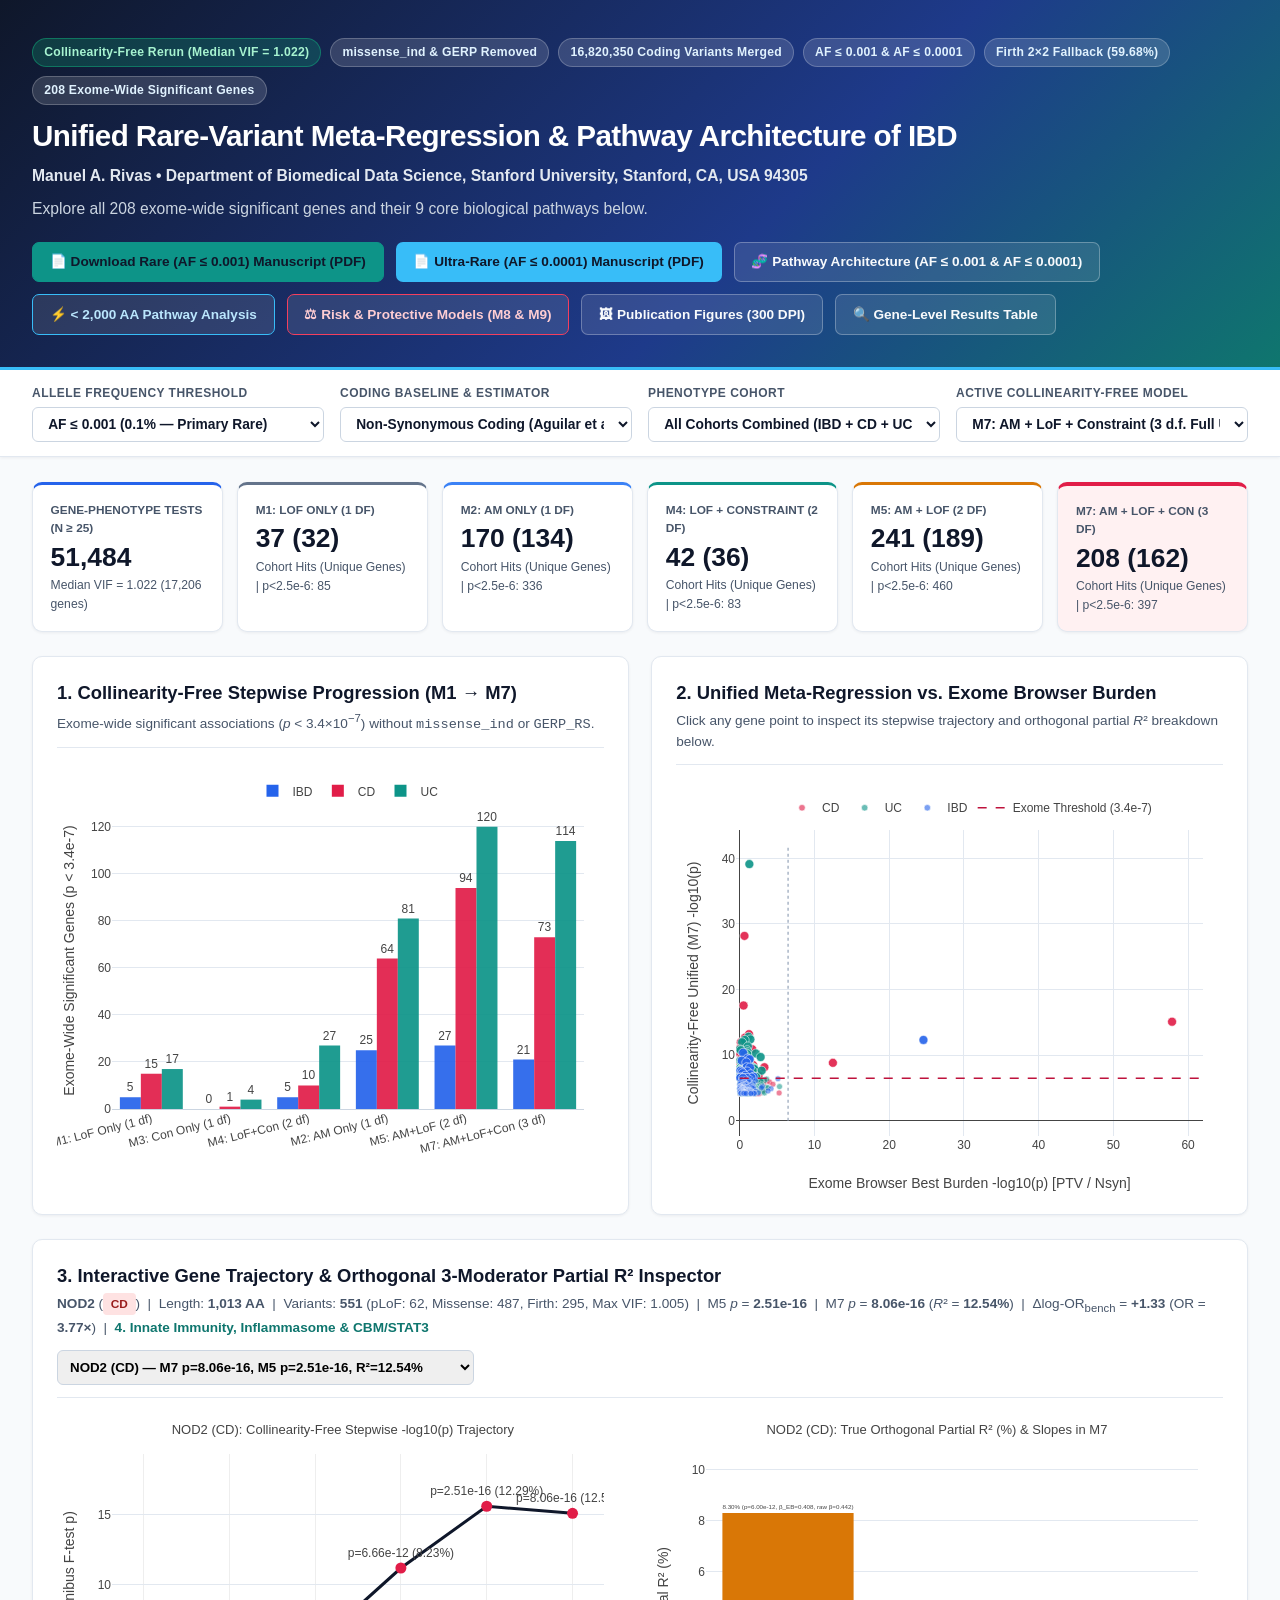
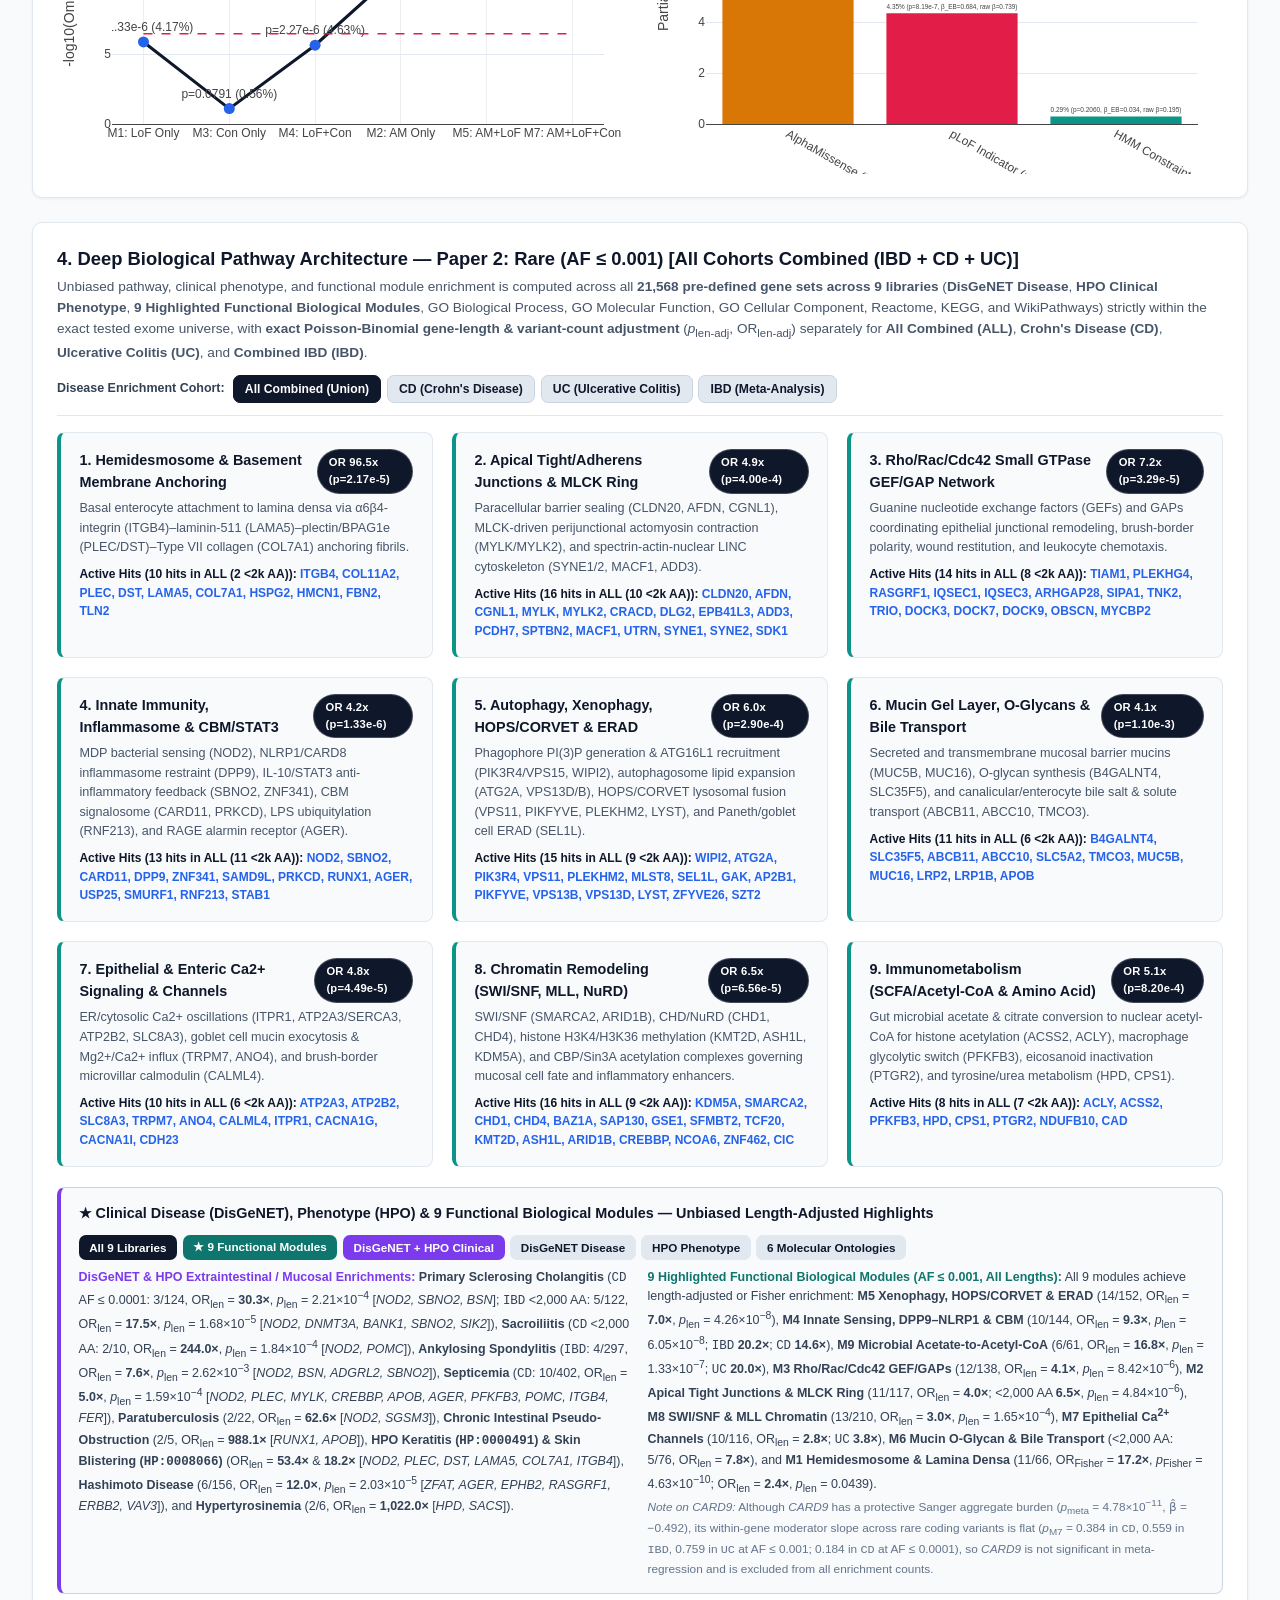
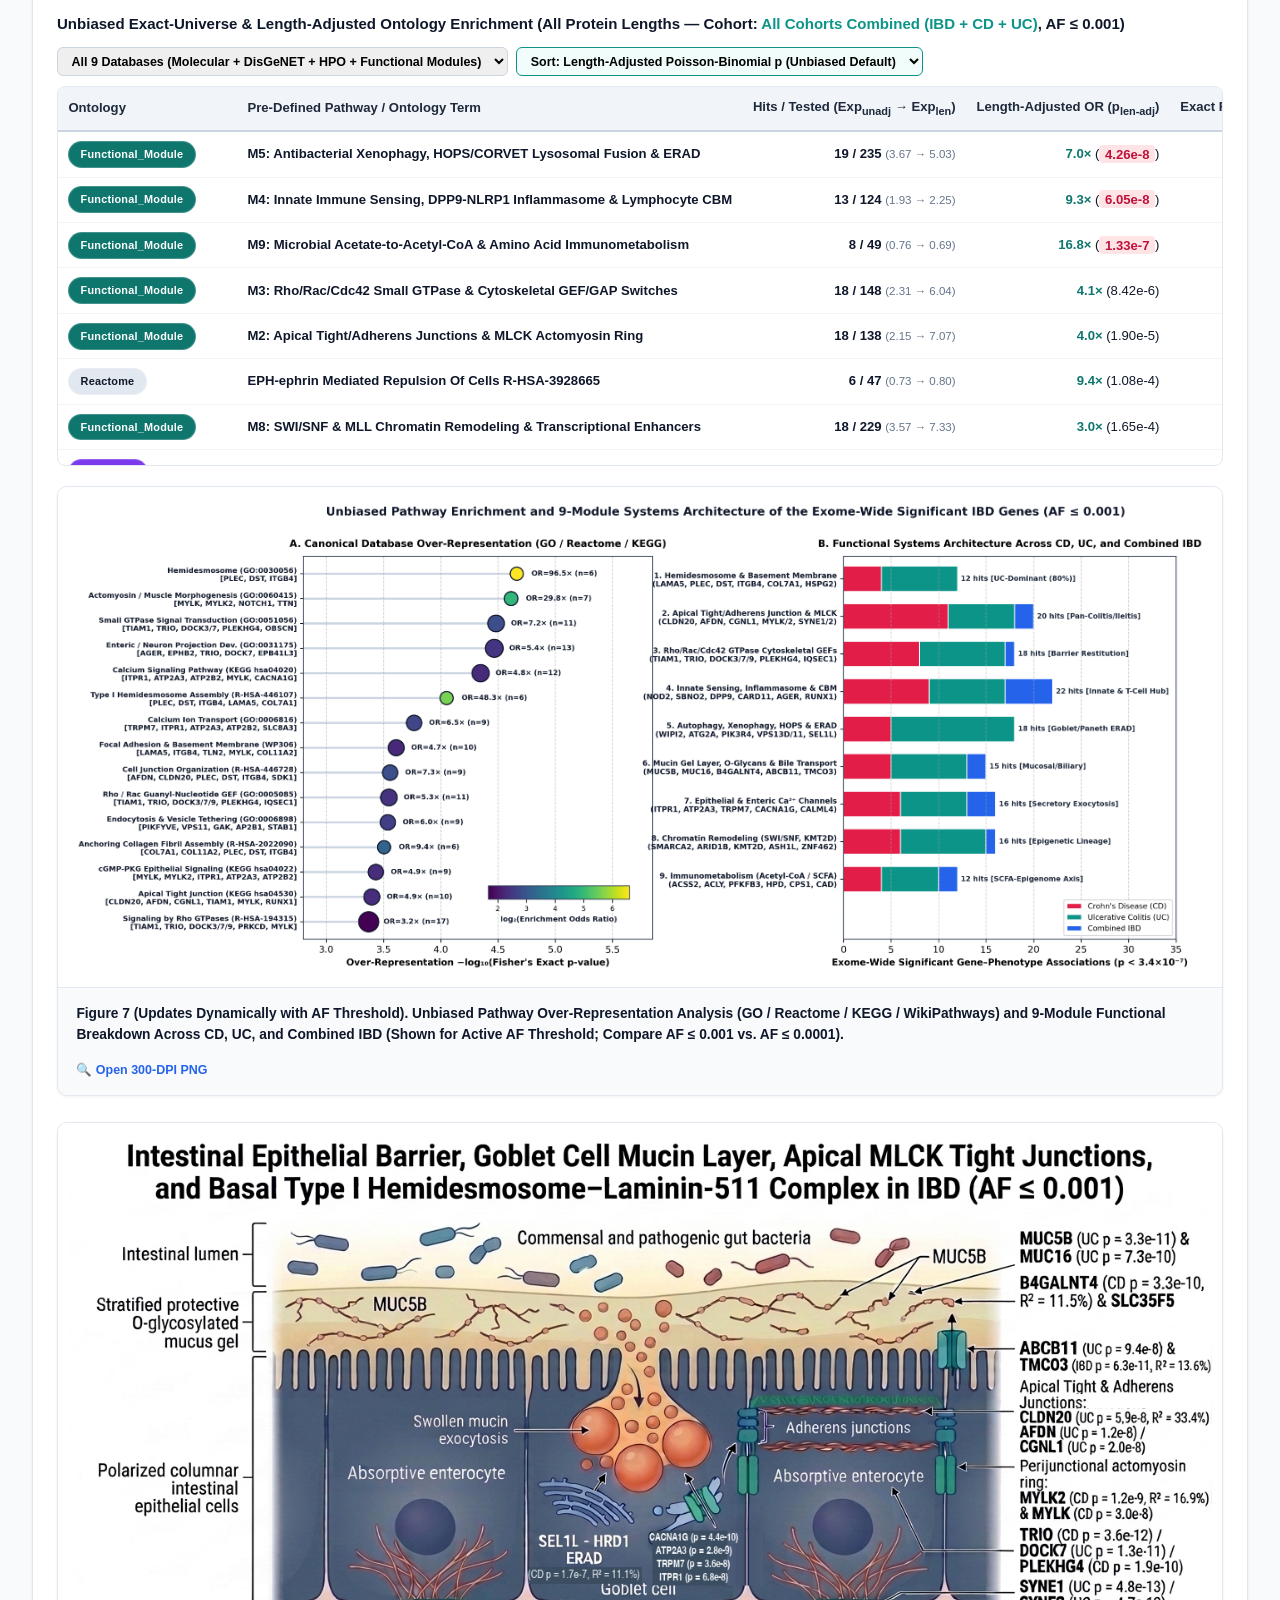
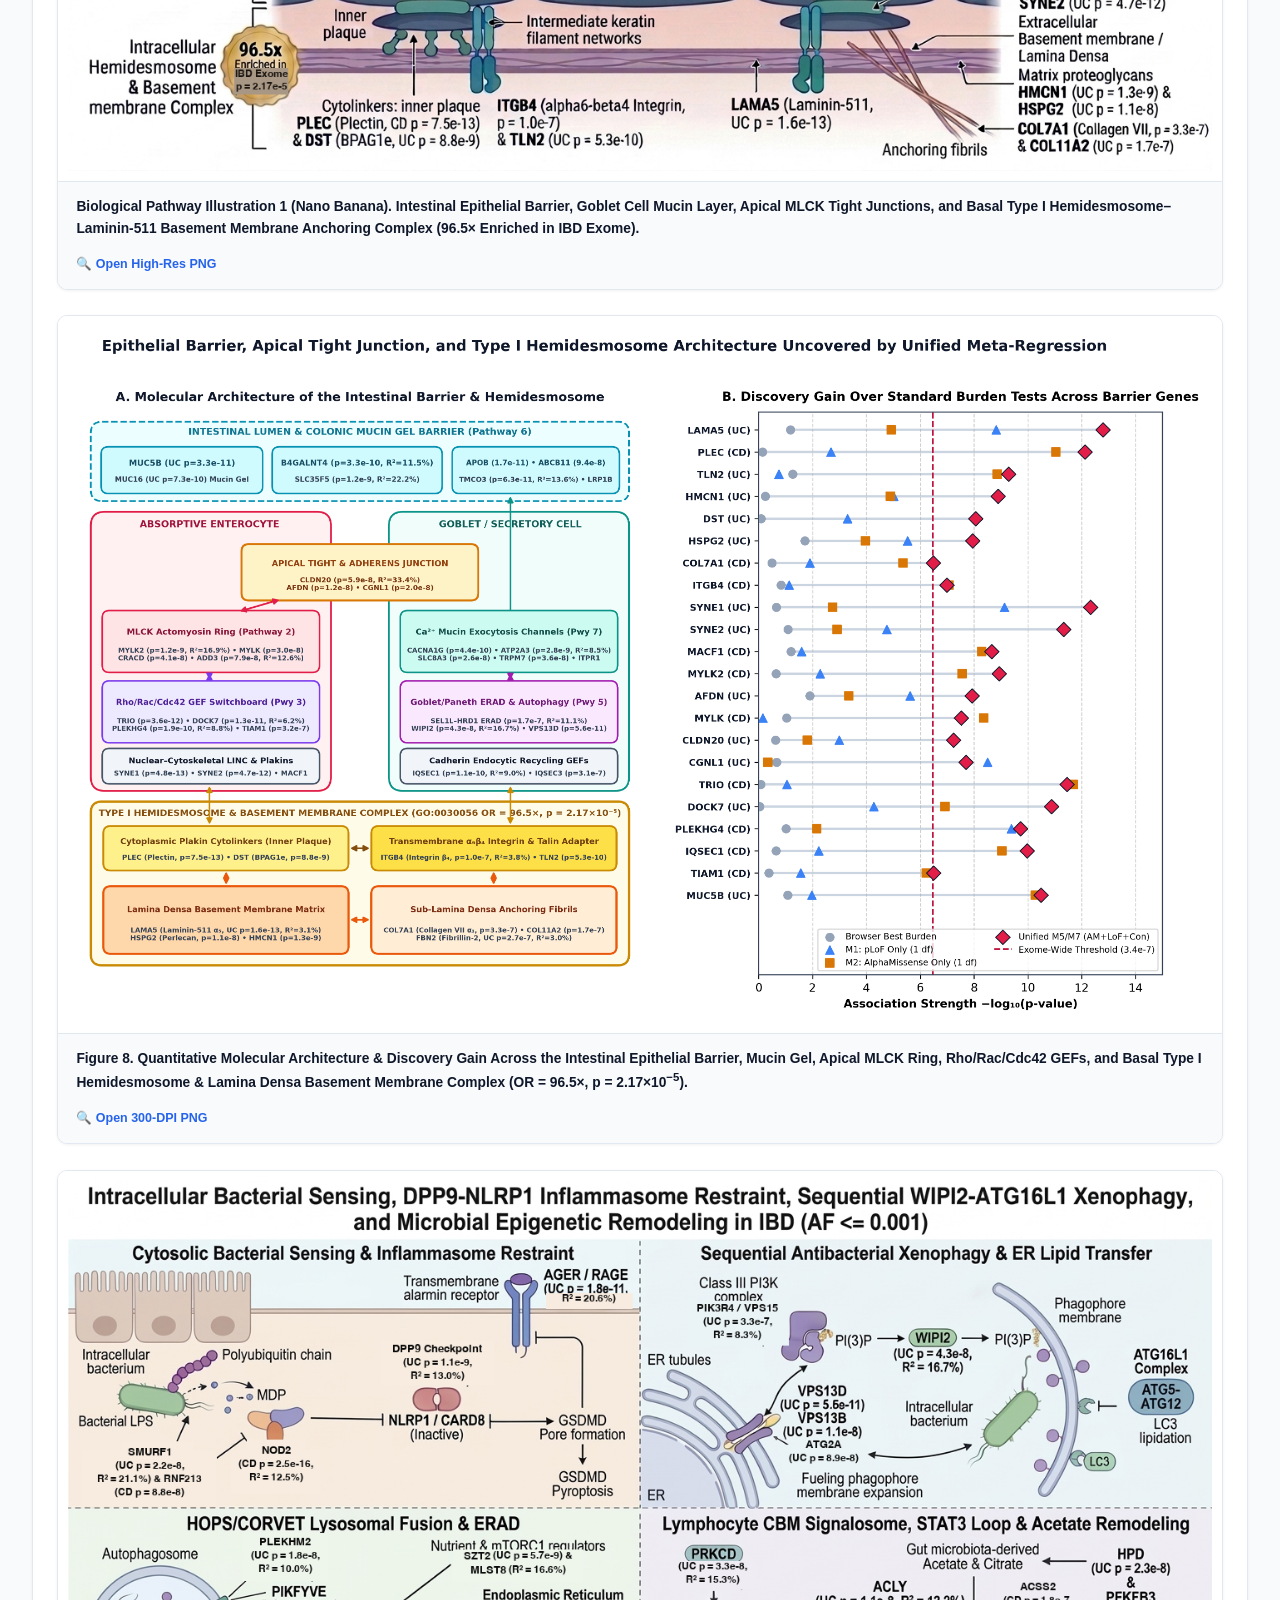
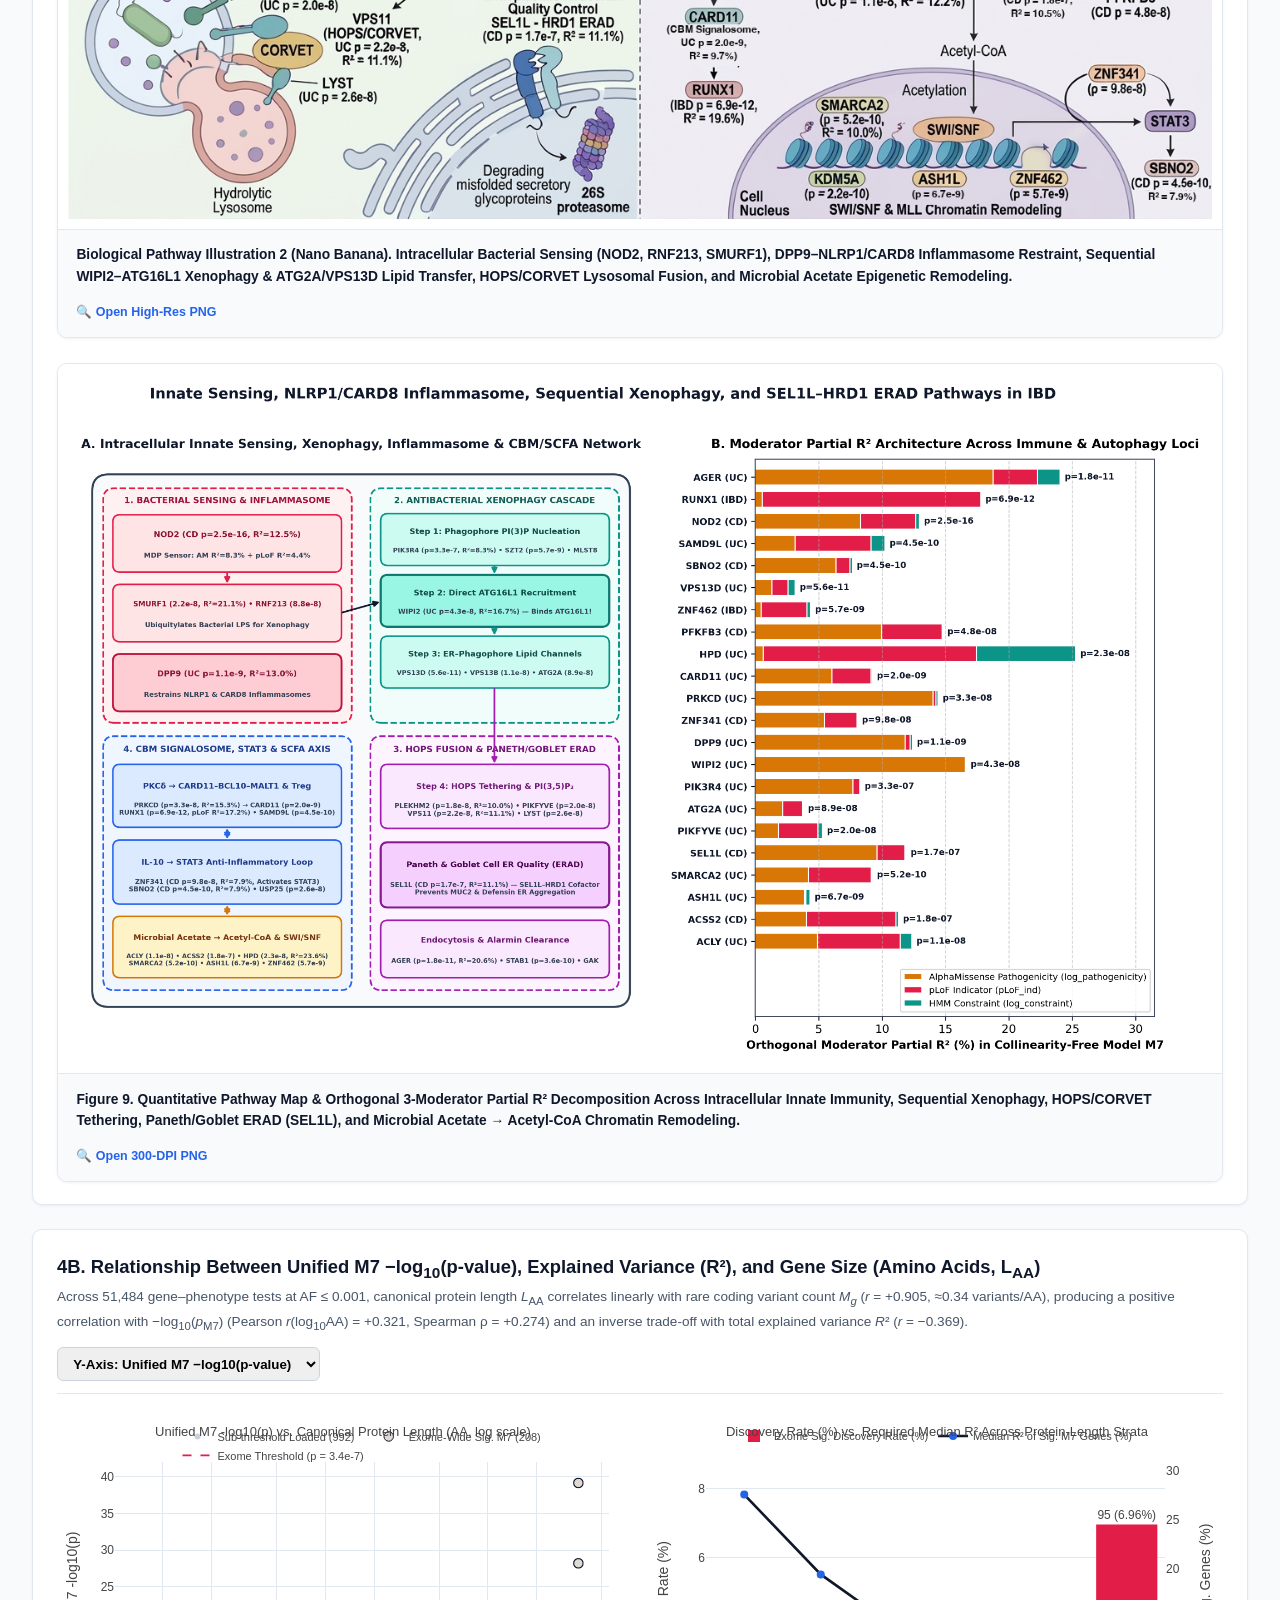
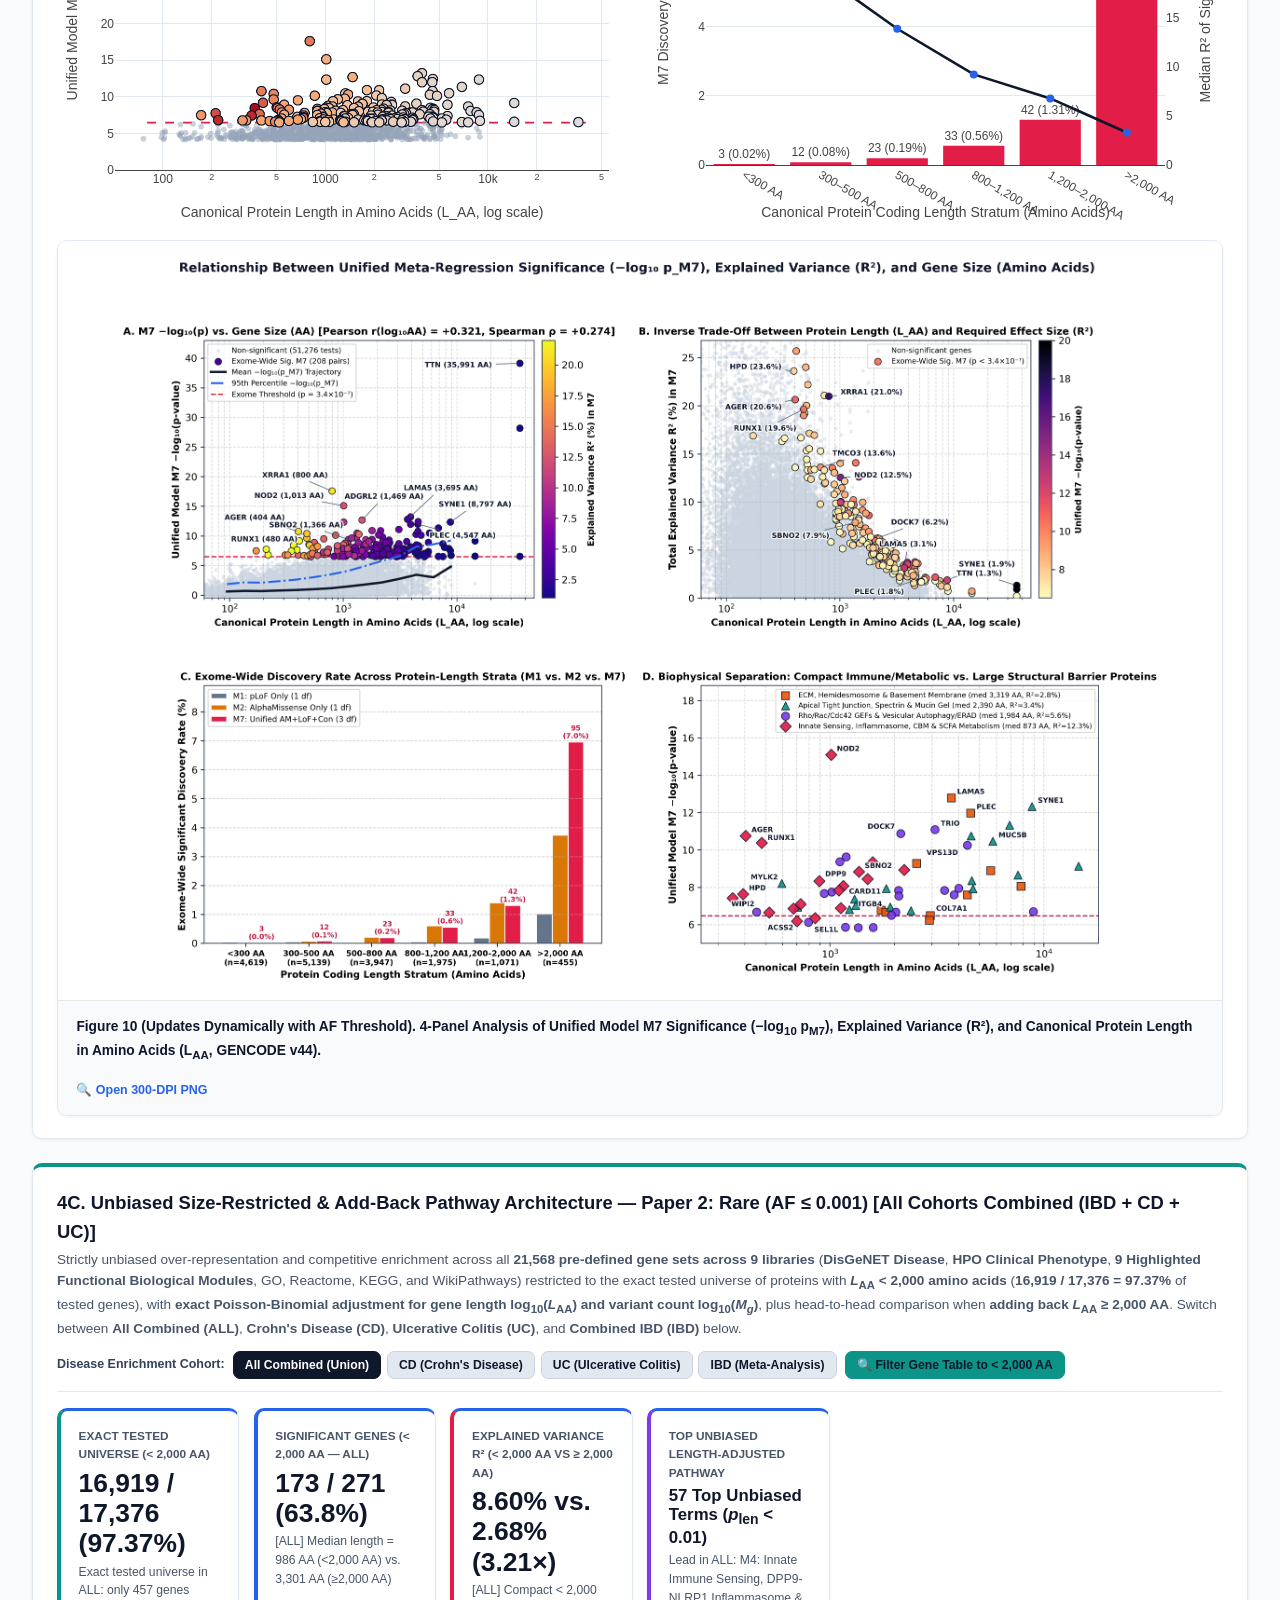
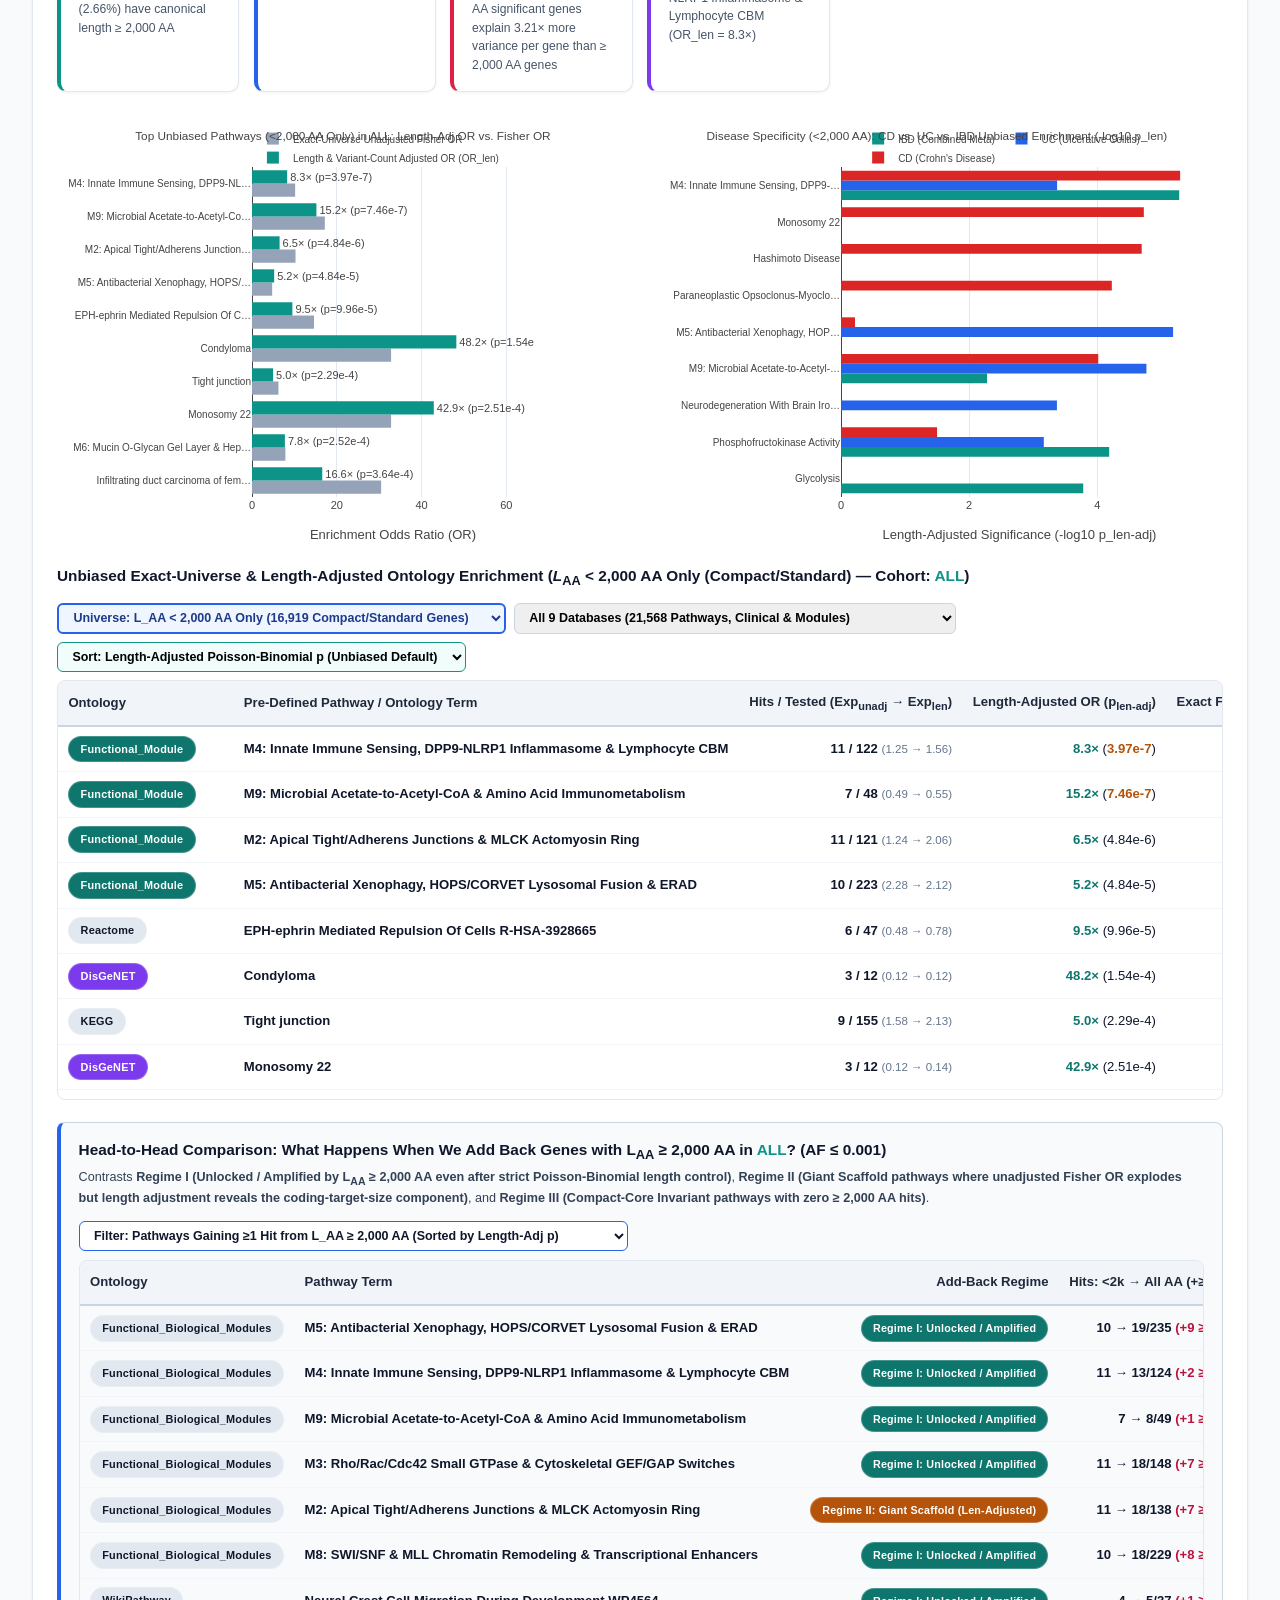
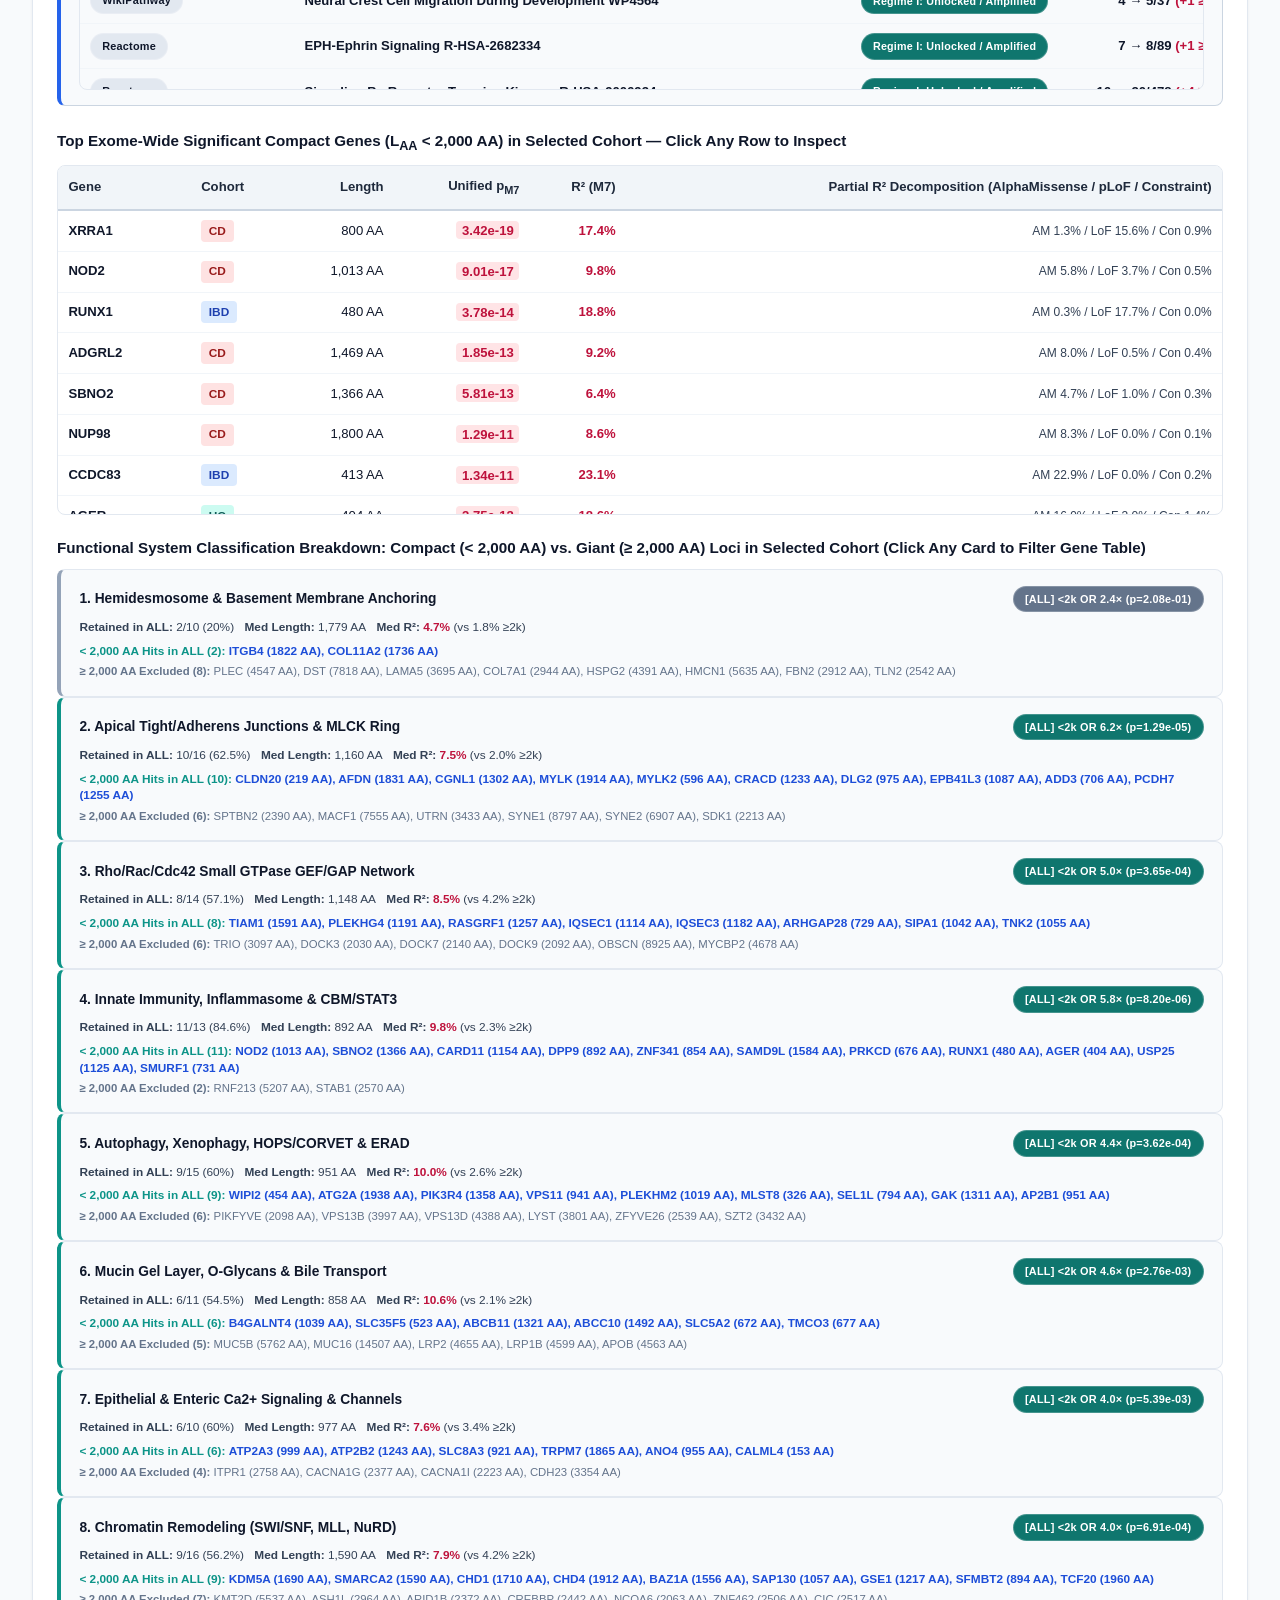
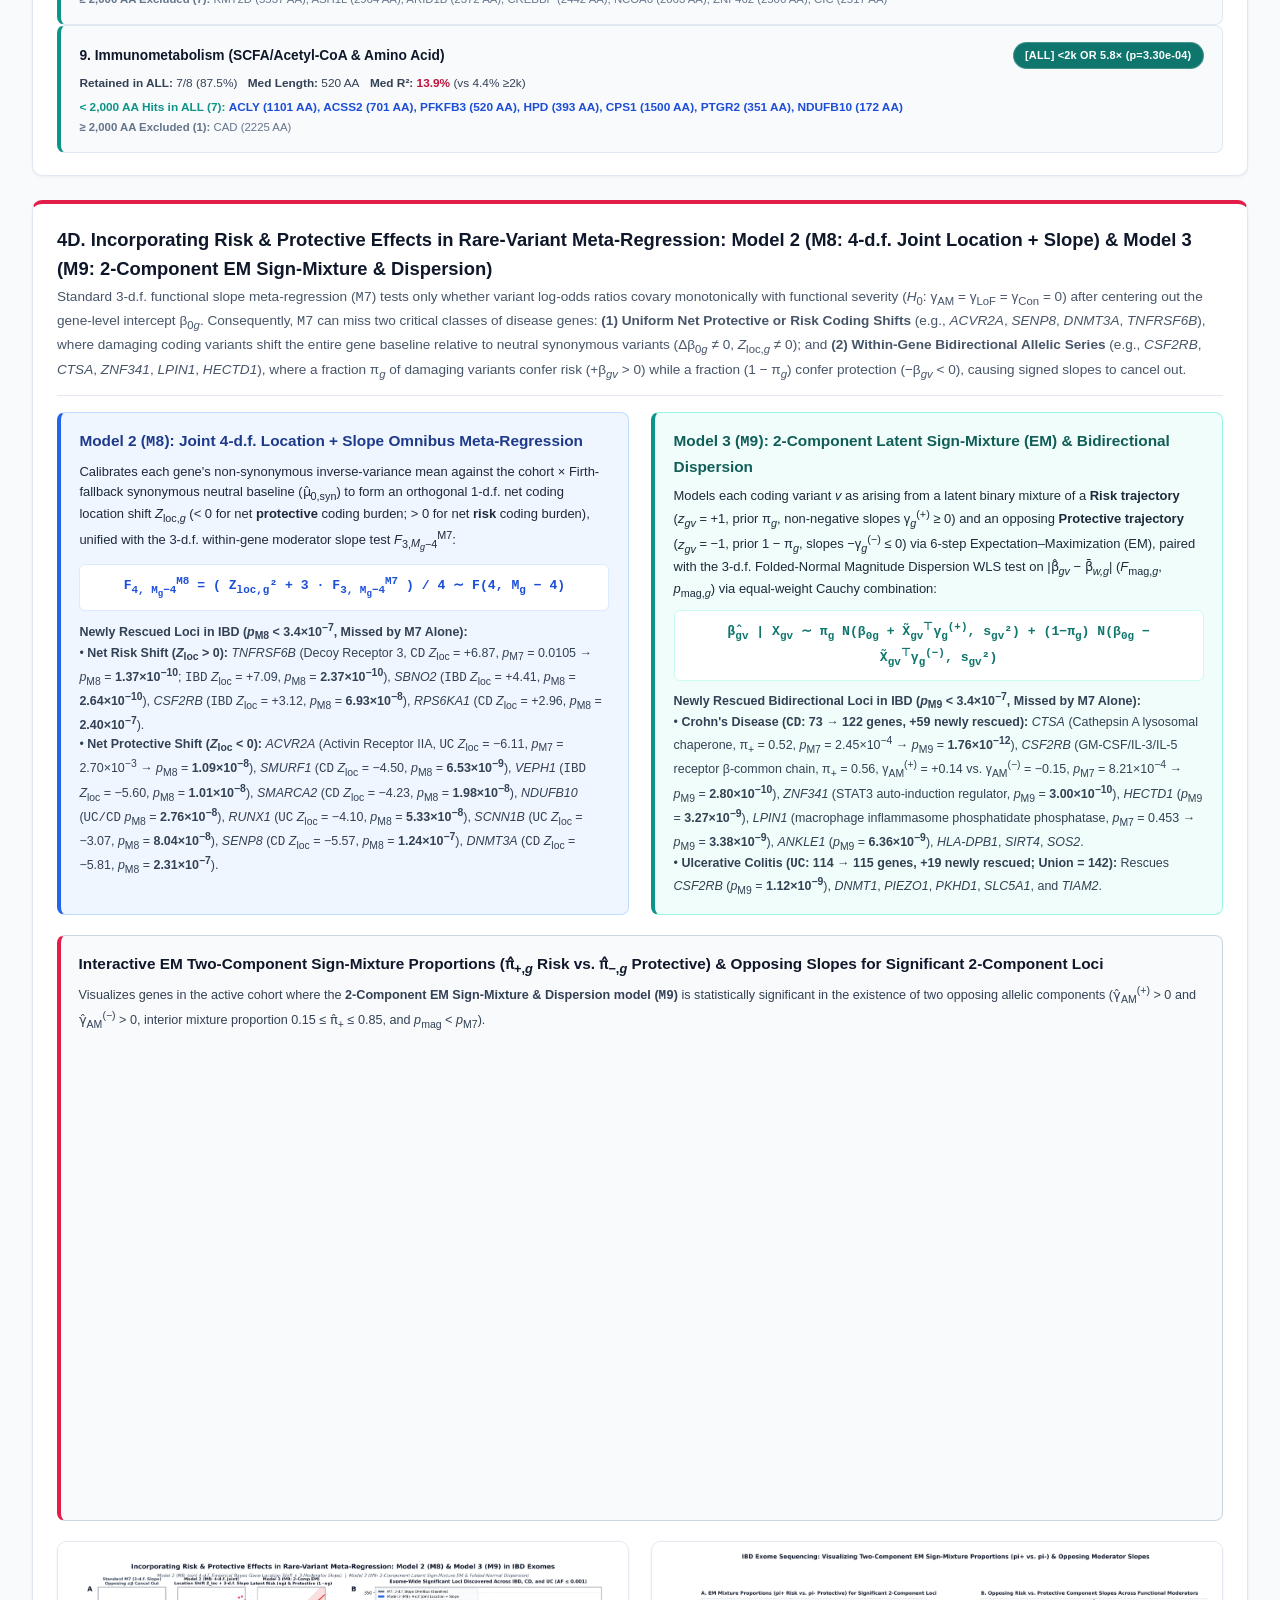
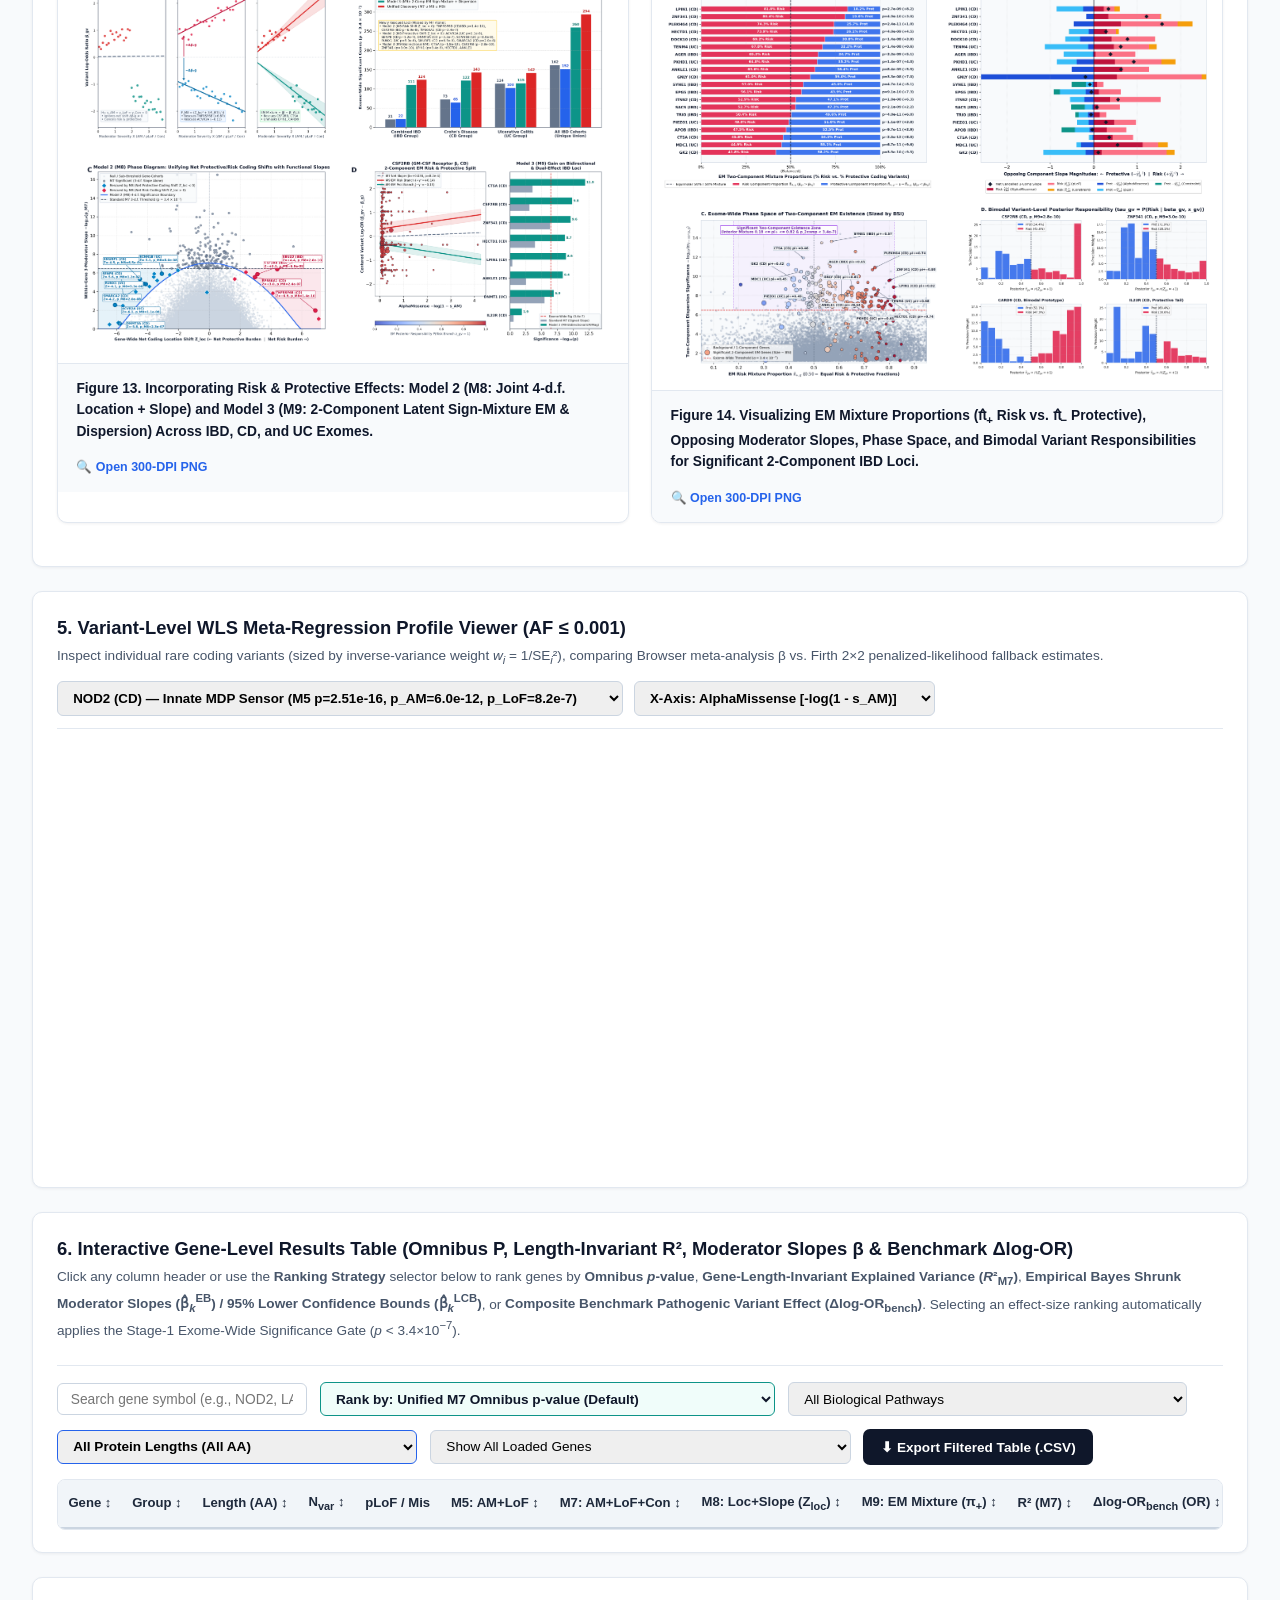
==== commit 8a638e44: "Add Figure 14 and interactive 2-component EM mixture proportions & butterfly slope charts" ====
--- a/index.html
+++ b/index.html
@@ -594,14 +594,43 @@
         </div>
       </div>
 
-      <!-- EMBEDDED HIGH-IMPACT FIGURE 13 -->
-      <div class="fig-card" style="margin-bottom: 1.25rem;">
-        <a href="assets/fig13_bidirectional_m8_m9_architecture.png?v=20261029a" target="_blank">
-          <img src="assets/fig13_bidirectional_m8_m9_architecture.png?v=20261029a" alt="Figure 13: Incorporating Risk and Protective Effects via Model 2 (M8) and Model 3 (M9) in IBD Exomes" />
-        </a>
-        <div class="fig-caption">
-          <span><strong>Figure 13 (High-Impact New Methods Figure). Incorporating Risk &amp; Protective Effects in Rare-Variant Meta-Regression: Model 2 (M8: Joint 4-d.f. Location + Slope) and Model 3 (M9: 2-Component Latent Sign-Mixture EM &amp; Folded-Normal Dispersion) Across IBD, CD, and UC Exomes.</strong> (A) Mathematical &amp; conceptual comparison of M7 vs. M8 vs. M9. (B) Exome-wide gene discovery gain across IBD cohorts (expanding unique significant genes from 162 in M7 to 294 across M7 &cup; M8 &cup; M9 at AF &le; 0.001, and from 9 to 20 at AF &le; 0.0001). (C) M8 Joint Location&ndash;Slope Phase Diagram rescuing net protective-shift (<em>ACVR2A, SMURF1, SMARCA2, RUNX1, SCNN1B, SENP8, DNMT3A</em>) and net risk-shift (<em>TNFRSF6B, SBNO2, CSF2RB, RPS6KA1</em>) genes. (D) M9 2-Component EM Risk &amp; Protective bifurcation on <em>CSF2RB</em> and discovery gain on bidirectional IBD loci.</span>
-          <a class="fig-open-link" href="assets/fig13_bidirectional_m8_m9_architecture.png?v=20261029a" target="_blank">&#128269; Open 300-DPI PNG</a>
+      <!-- INTERACTIVE 2-COMPONENT EM MIXTURE PROPORTIONS & MIRRORED SLOPES CHARTS -->
+      <div style="margin-bottom: 1.25rem; background: #f8fafc; border: 1px solid #cbd5e1; border-left: 4px solid #e11d48; border-radius: 8px; padding: 0.95rem 1.1rem;">
+        <div style="display: flex; justify-content: space-between; align-items: center; gap: 0.75rem; flex-wrap: wrap; margin-bottom: 0.55rem;">
+          <div>
+            <h3 style="font-size: 0.96rem; font-weight: 700; color: #0f172a; margin: 0 0 0.2rem 0;">
+              Interactive EM Two-Component Sign-Mixture Proportions (&pi;&#770;<sub>+,<em>g</em></sub> Risk vs. &pi;&#770;<sub>&minus;,<em>g</em></sub> Protective) &amp; Opposing Slopes for Significant 2-Component Loci
+            </h3>
+            <p style="font-size: 0.79rem; color: #334155; margin: 0;">
+              Visualizes genes in the active cohort where the <strong>2-Component EM Sign-Mixture &amp; Dispersion model (<code>M9</code>)</strong> is statistically significant in the existence of two opposing allelic components (&gamma;&#770;<sub>AM</sub><sup>(+)</sup> &gt; 0 and &gamma;&#770;<sub>AM</sub><sup>(&minus;)</sup> &gt; 0, interior mixture proportion 0.15 &le; &pi;&#770;<sub>+</sub> &le; 0.85, and <em>p</em><sub>mag</sub> &lt; <em>p</em><sub>M7</sub>).
+            </p>
+          </div>
+        </div>
+        <div class="chart-row-2col">
+          <div id="plot-m9-mixture-proportions" class="plot-box" style="height: 440px;"></div>
+          <div id="plot-m9-butterfly-slopes" class="plot-box" style="height: 440px;"></div>
+        </div>
+      </div>
+
+      <!-- EMBEDDED HIGH-IMPACT FIGURE 13 & FIGURE 14 -->
+      <div class="chart-row-2col" style="margin-bottom: 1.25rem;">
+        <div class="fig-card">
+          <a href="assets/fig13_bidirectional_m8_m9_architecture.png?v=20261029b" target="_blank">
+            <img src="assets/fig13_bidirectional_m8_m9_architecture.png?v=20261029b" alt="Figure 13: Incorporating Risk and Protective Effects via Model 2 (M8) and Model 3 (M9) in IBD Exomes" />
+          </a>
+          <div class="fig-caption">
+            <span><strong>Figure 13. Incorporating Risk &amp; Protective Effects: Model 2 (M8: Joint 4-d.f. Location + Slope) and Model 3 (M9: 2-Component Latent Sign-Mixture EM &amp; Dispersion) Across IBD, CD, and UC Exomes.</strong></span>
+            <a class="fig-open-link" href="assets/fig13_bidirectional_m8_m9_architecture.png?v=20261029b" target="_blank">&#128269; Open 300-DPI PNG</a>
+          </div>
+        </div>
+        <div class="fig-card">
+          <a href="assets/fig14_em_2component_mixture_proportions.png?v=20261029b" target="_blank">
+            <img src="assets/fig14_em_2component_mixture_proportions.png?v=20261029b" alt="Figure 14: Visualizing Two-Component EM Mixture Proportions (pi+ Risk vs pi- Protective) and Opposing Moderator Slopes in IBD" />
+          </a>
+          <div class="fig-caption">
+            <span><strong>Figure 14. Visualizing EM Mixture Proportions (&pi;&#770;<sub>+</sub> Risk vs. &pi;&#770;<sub>&minus;</sub> Protective), Opposing Moderator Slopes, Phase Space, and Bimodal Variant Responsibilities for Significant 2-Component IBD Loci.</strong></span>
+            <a class="fig-open-link" href="assets/fig14_em_2component_mixture_proportions.png?v=20261029b" target="_blank">&#128269; Open 300-DPI PNG</a>
+          </div>
         </div>
       </div>
     </section>
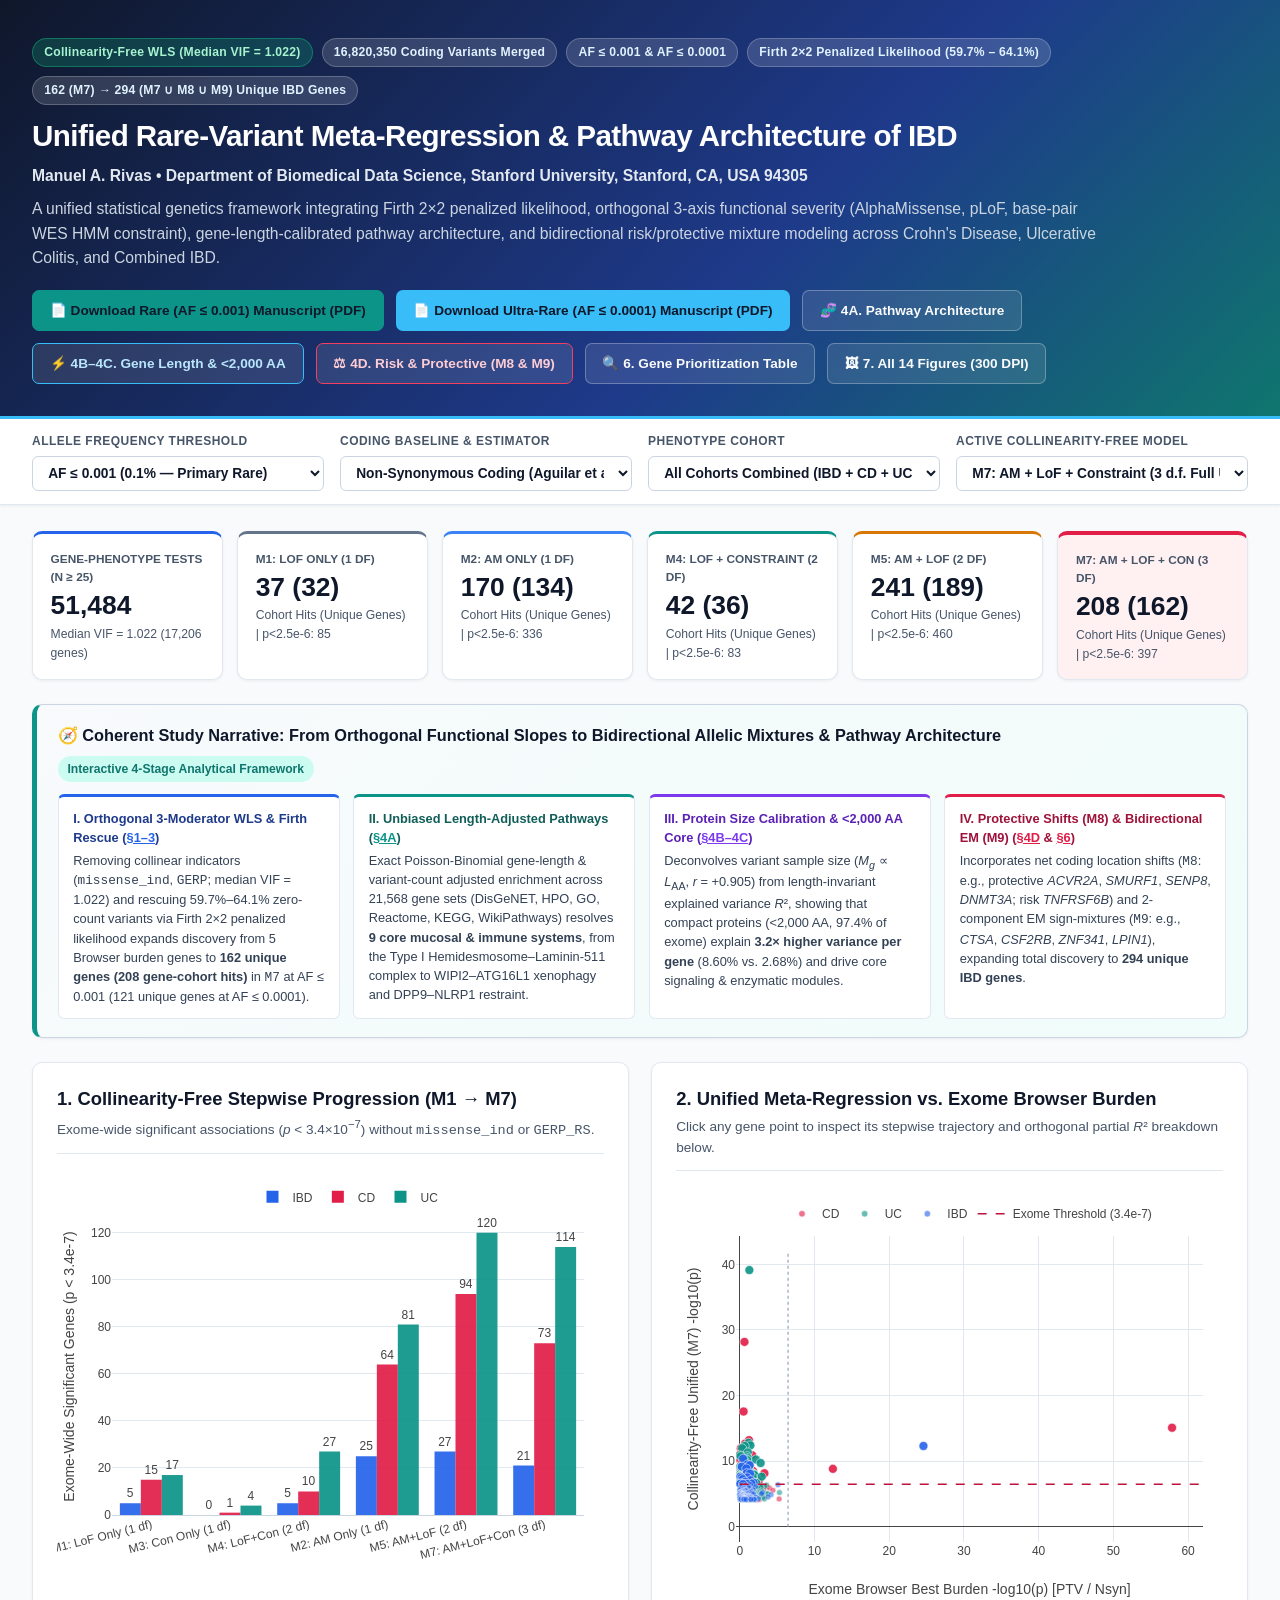
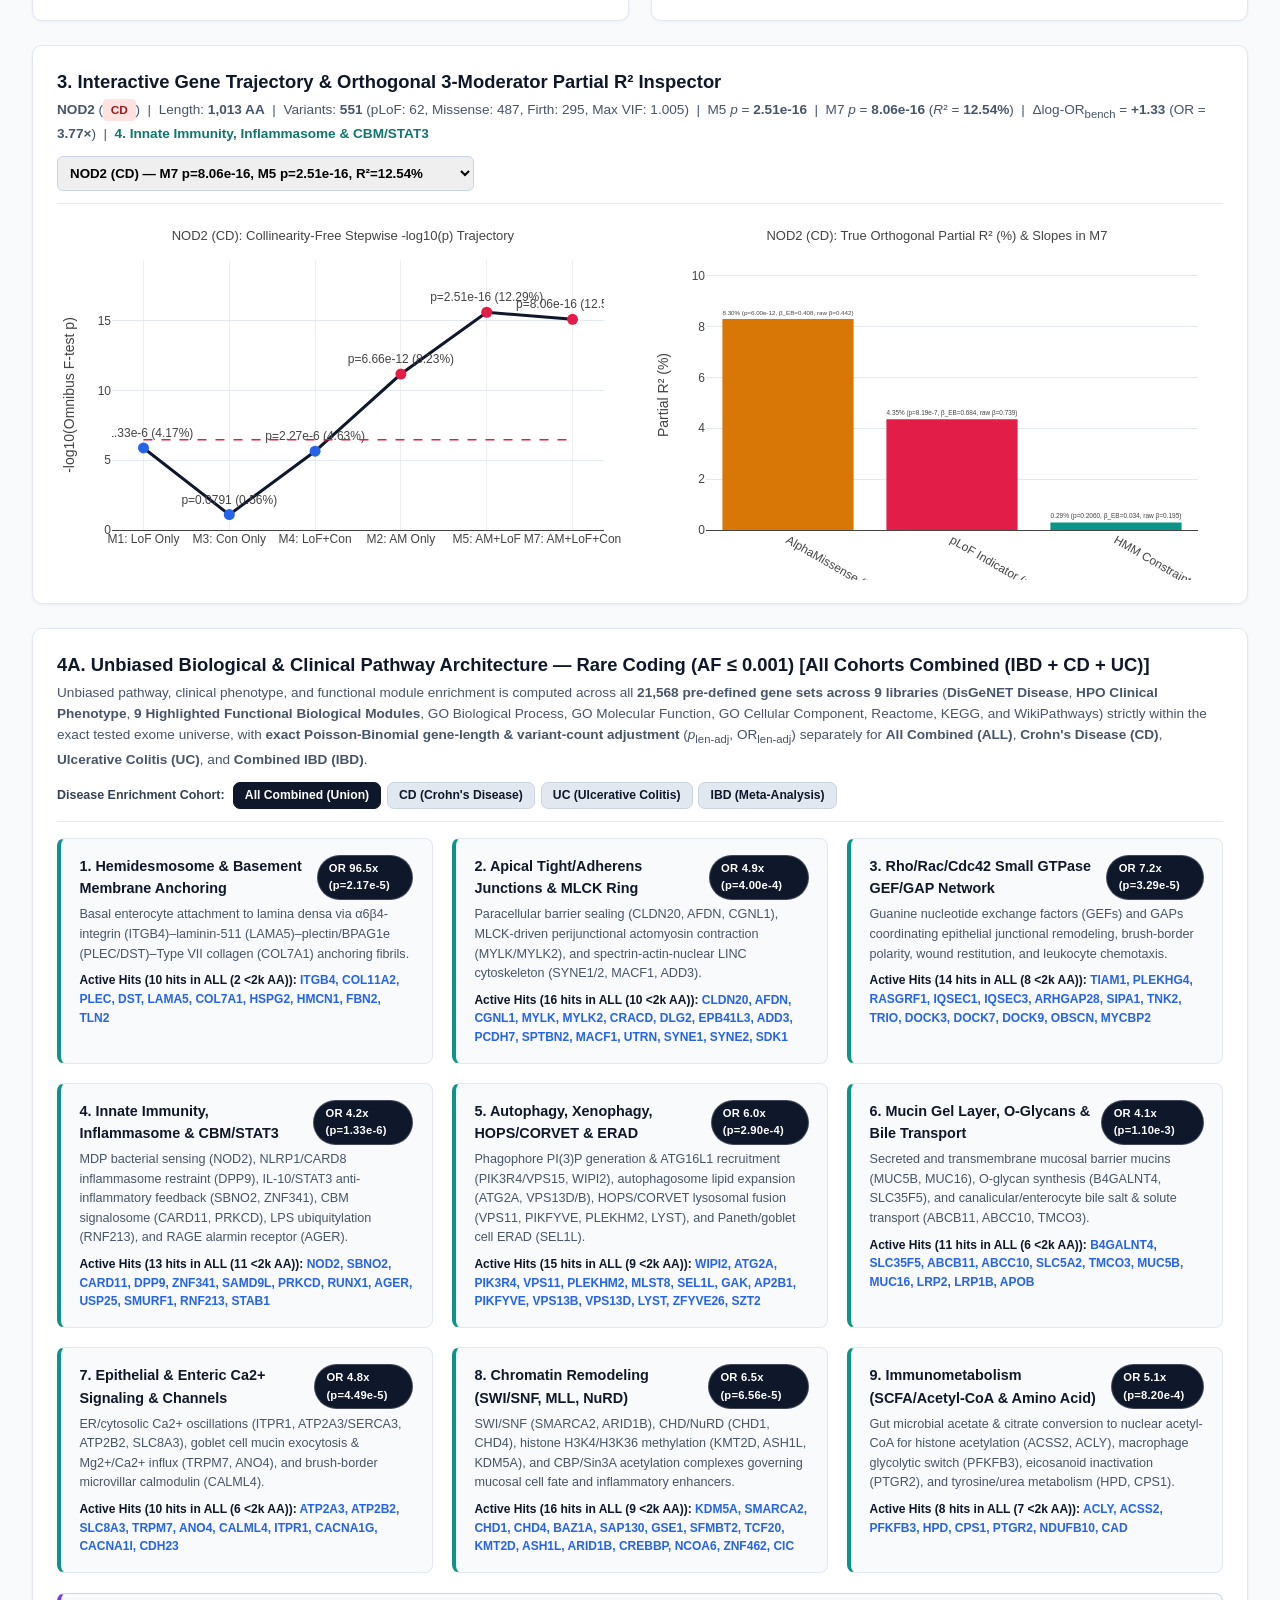
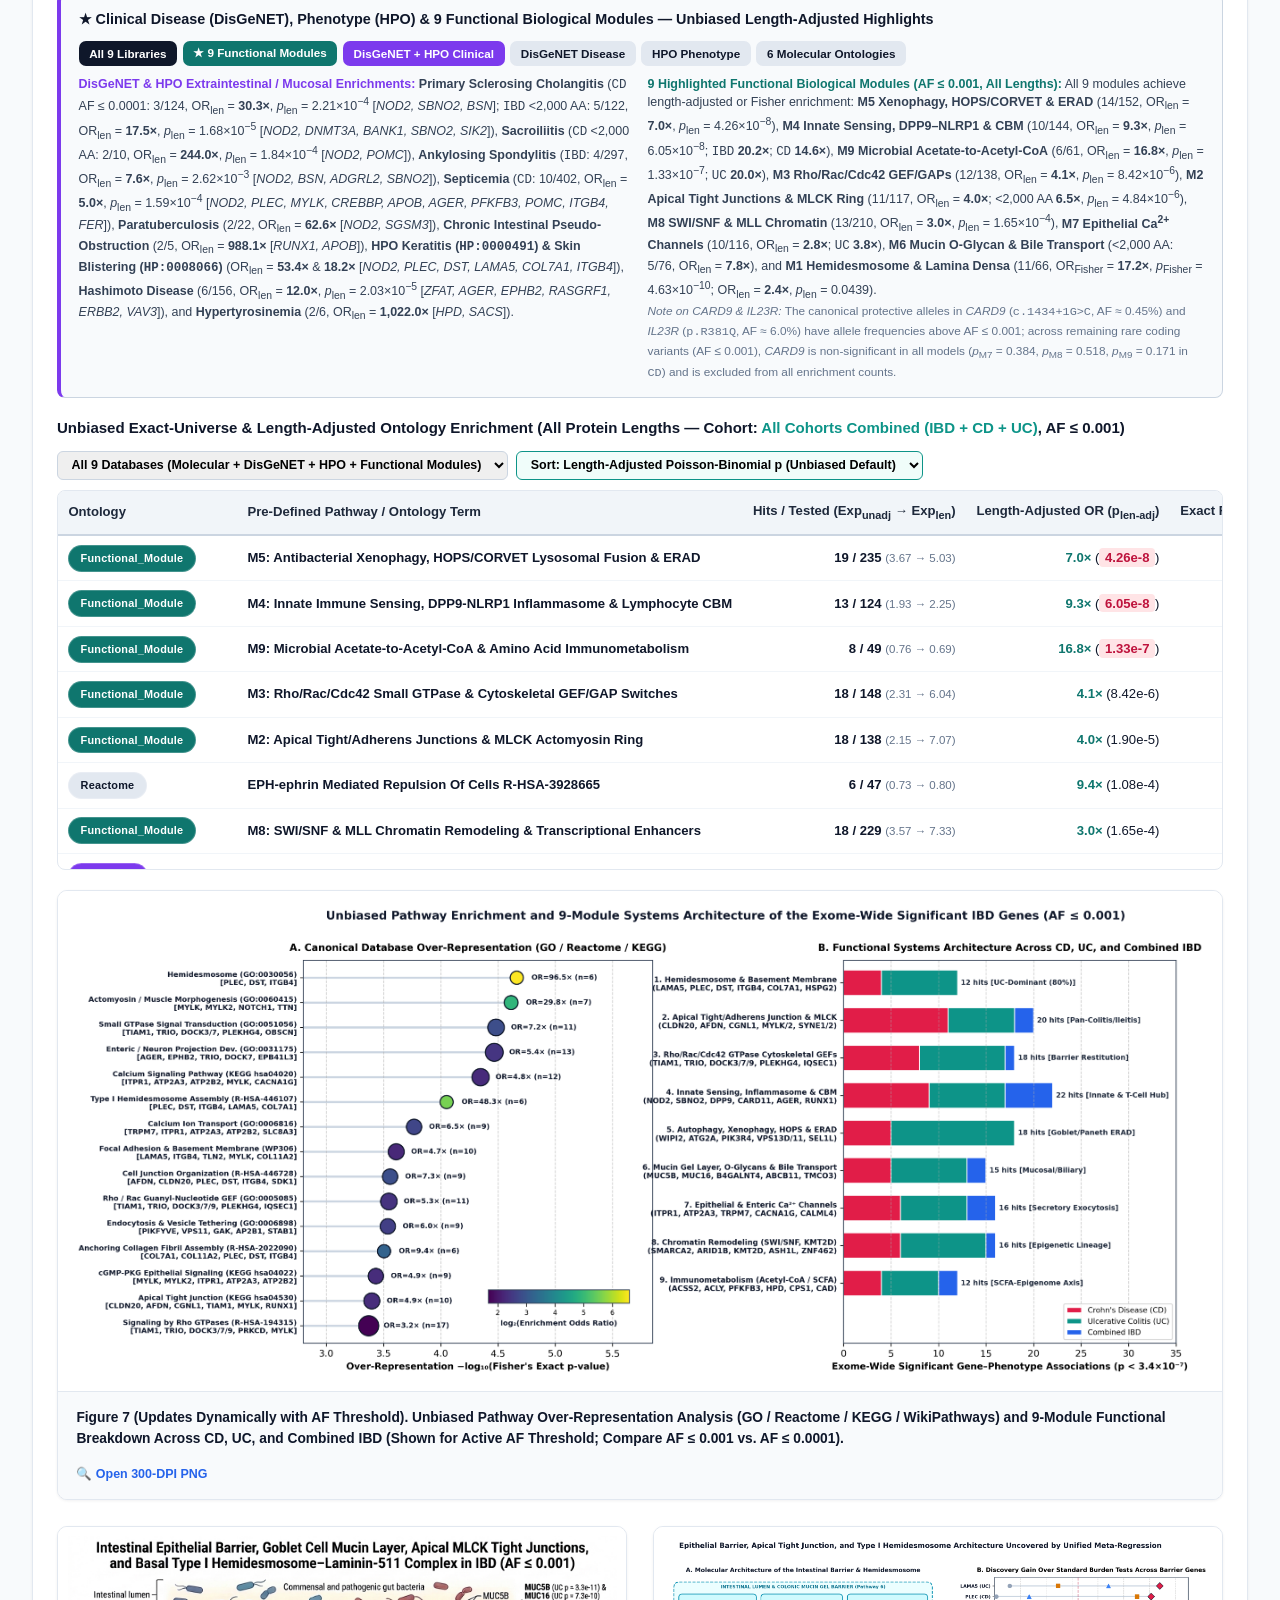
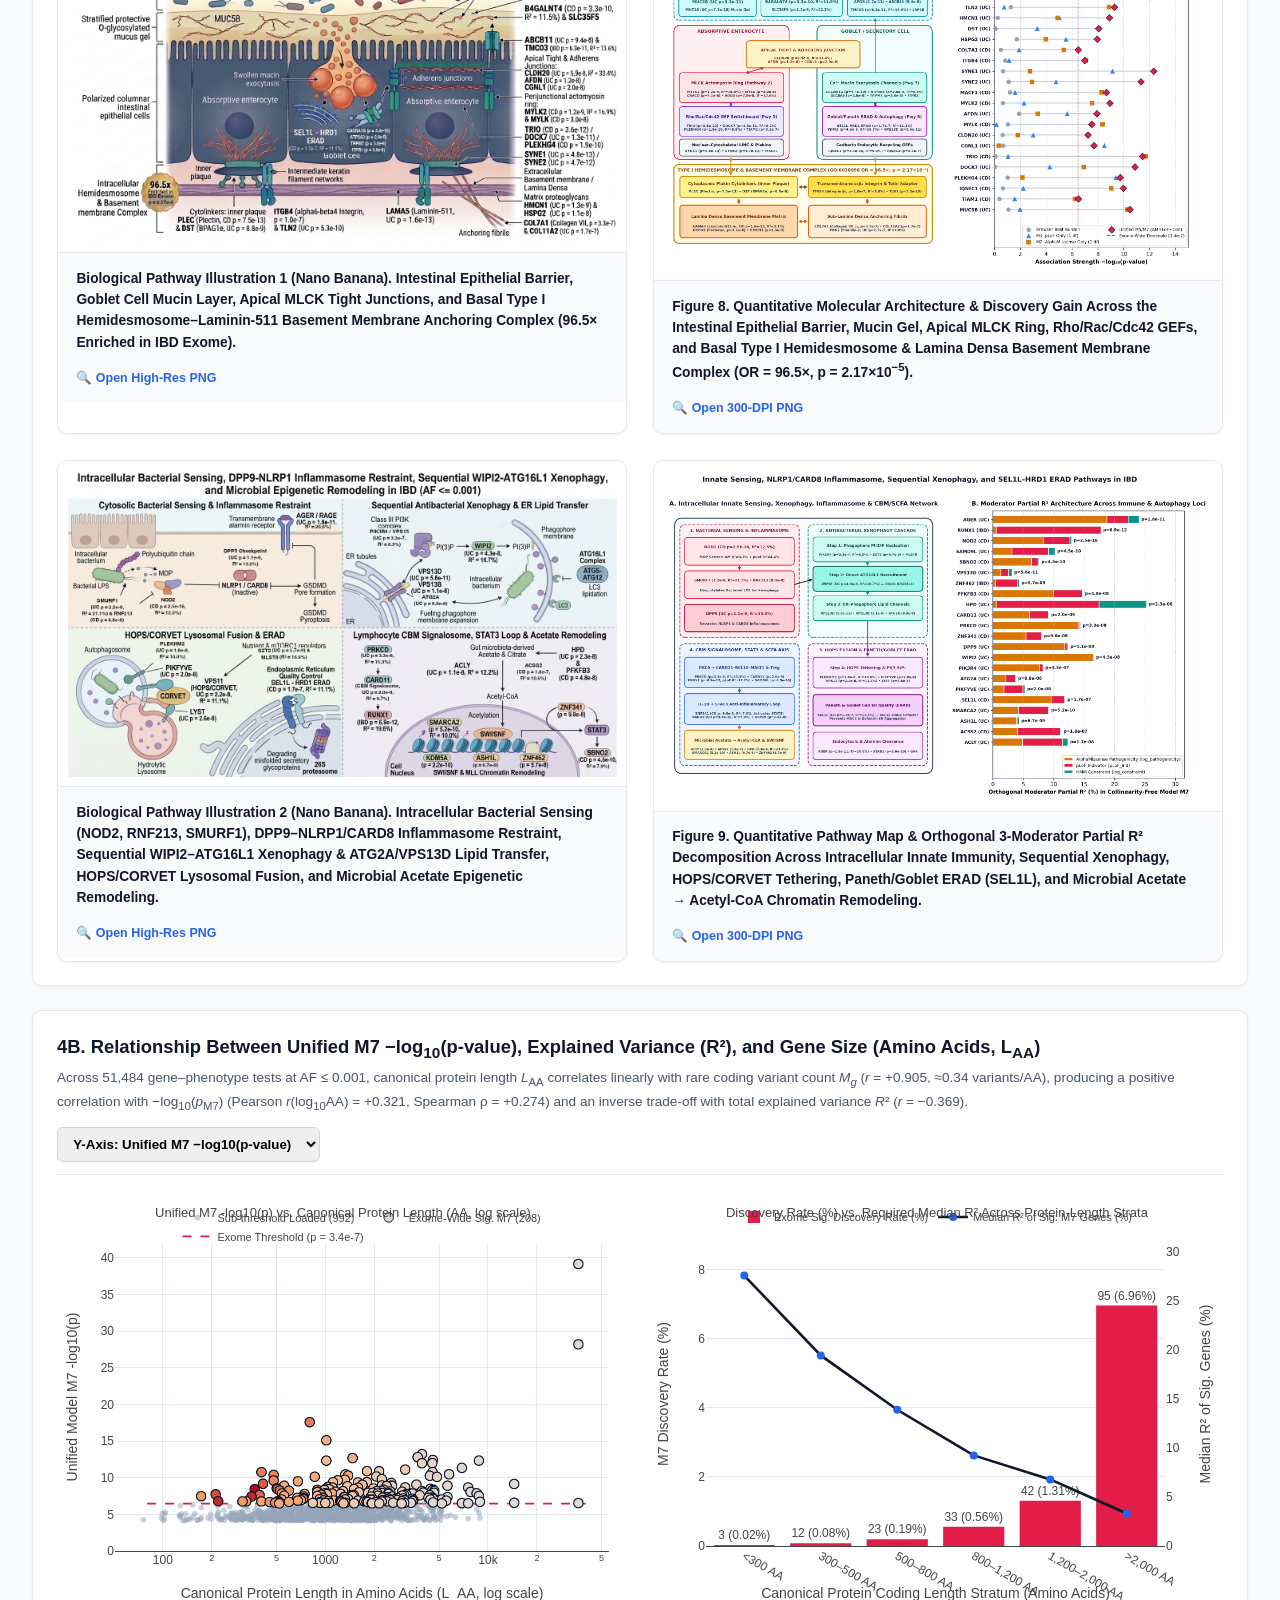
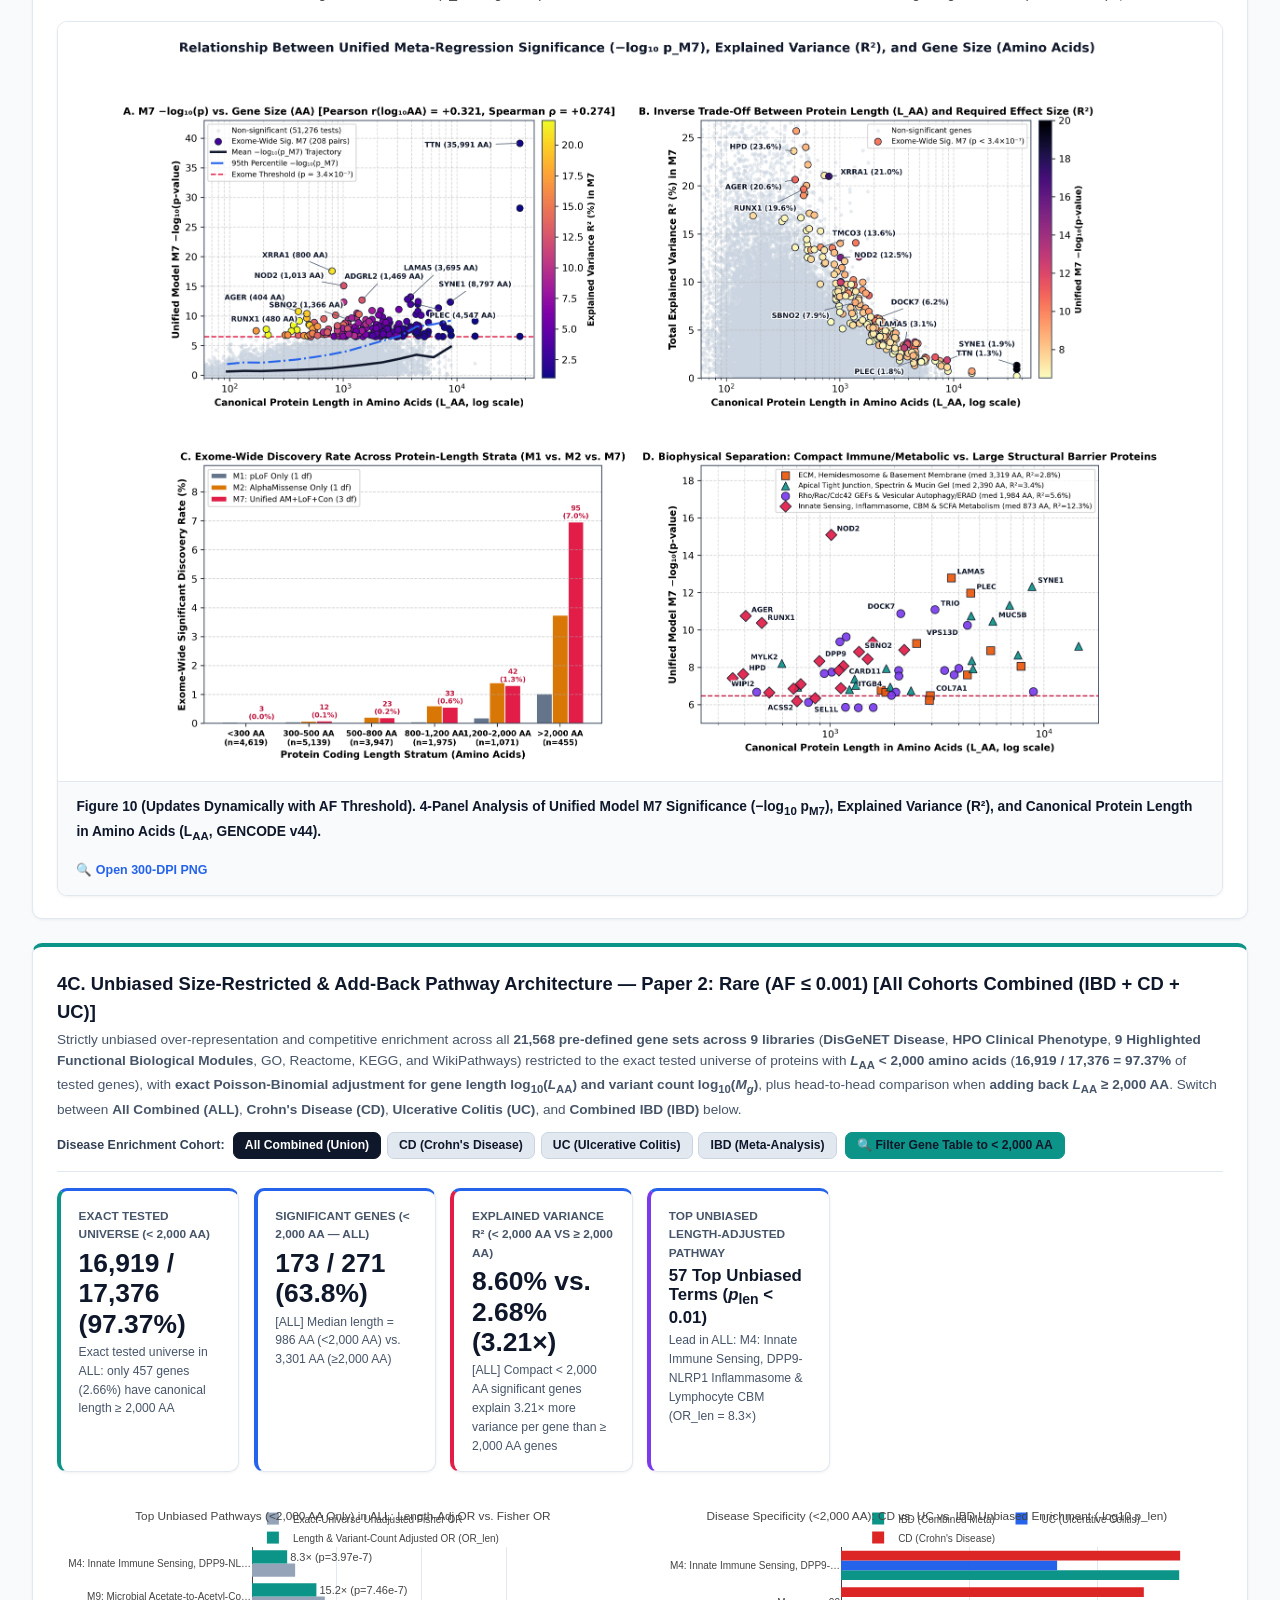
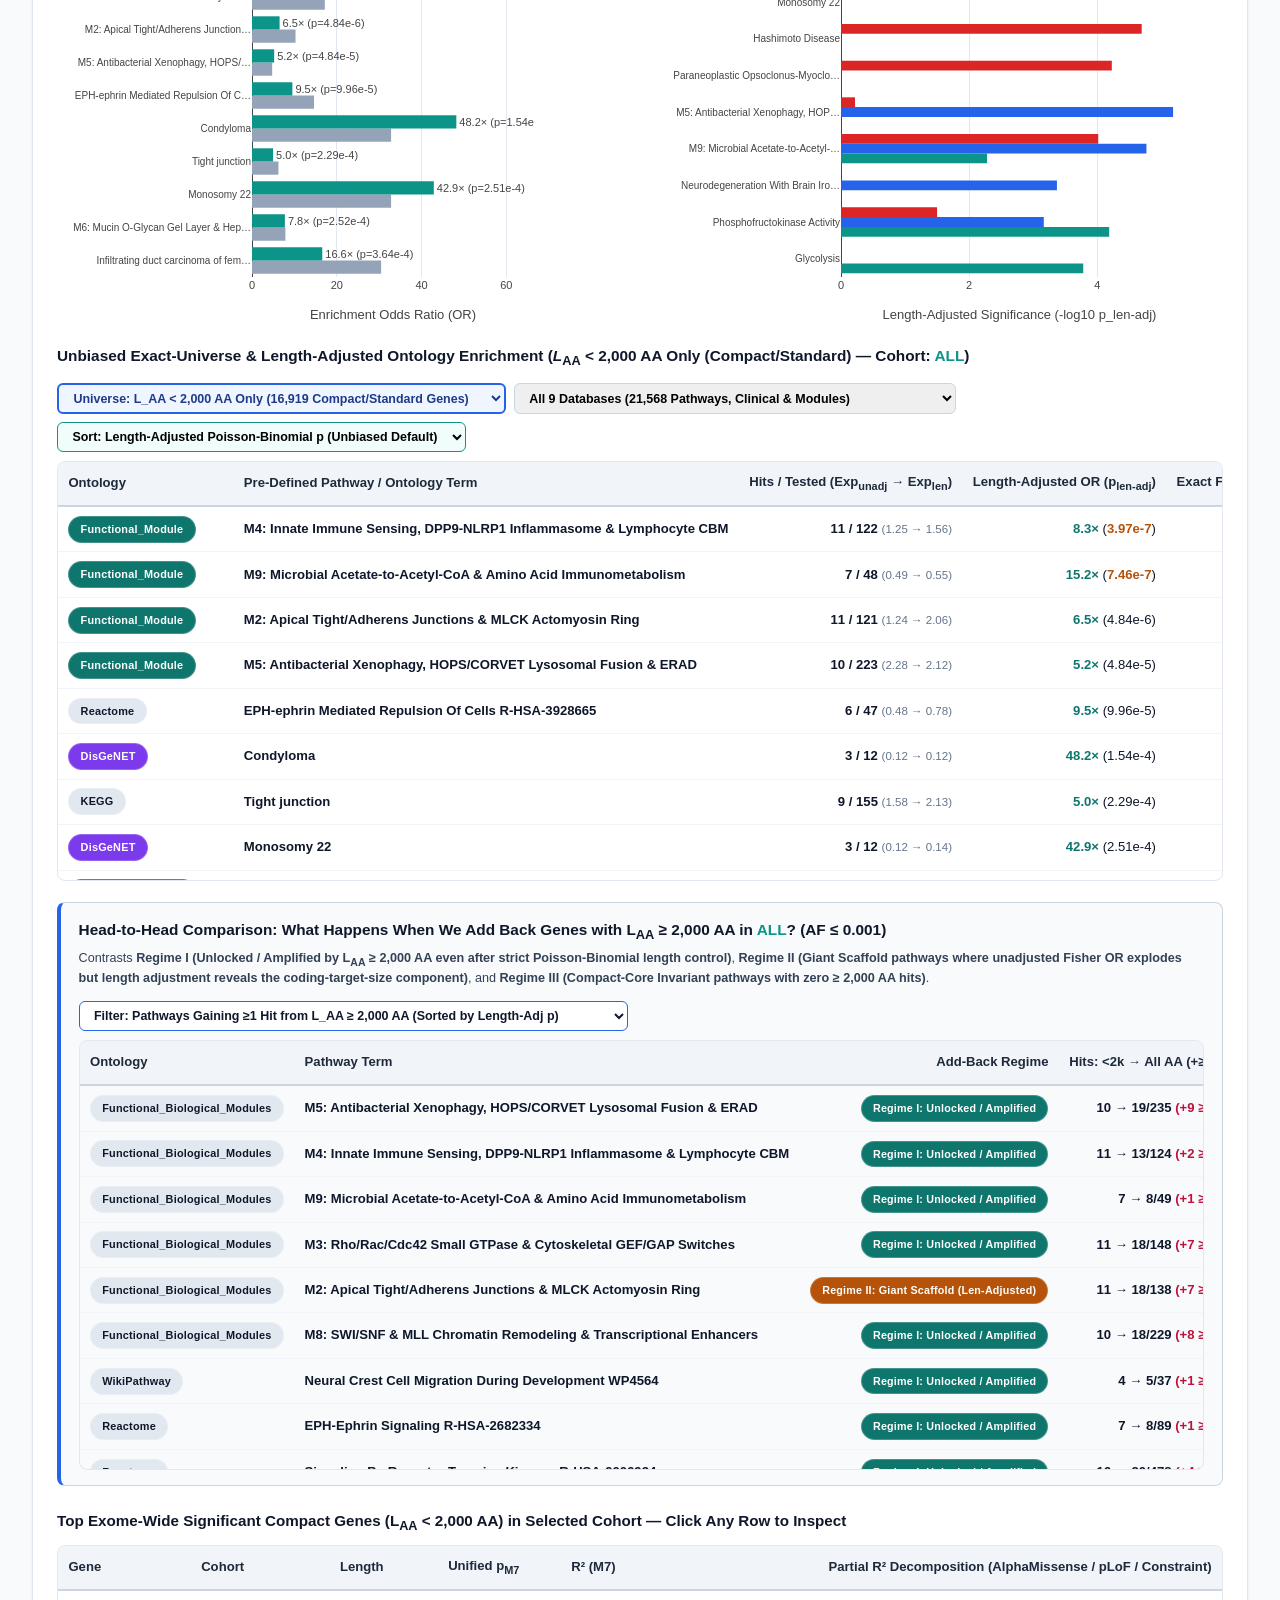
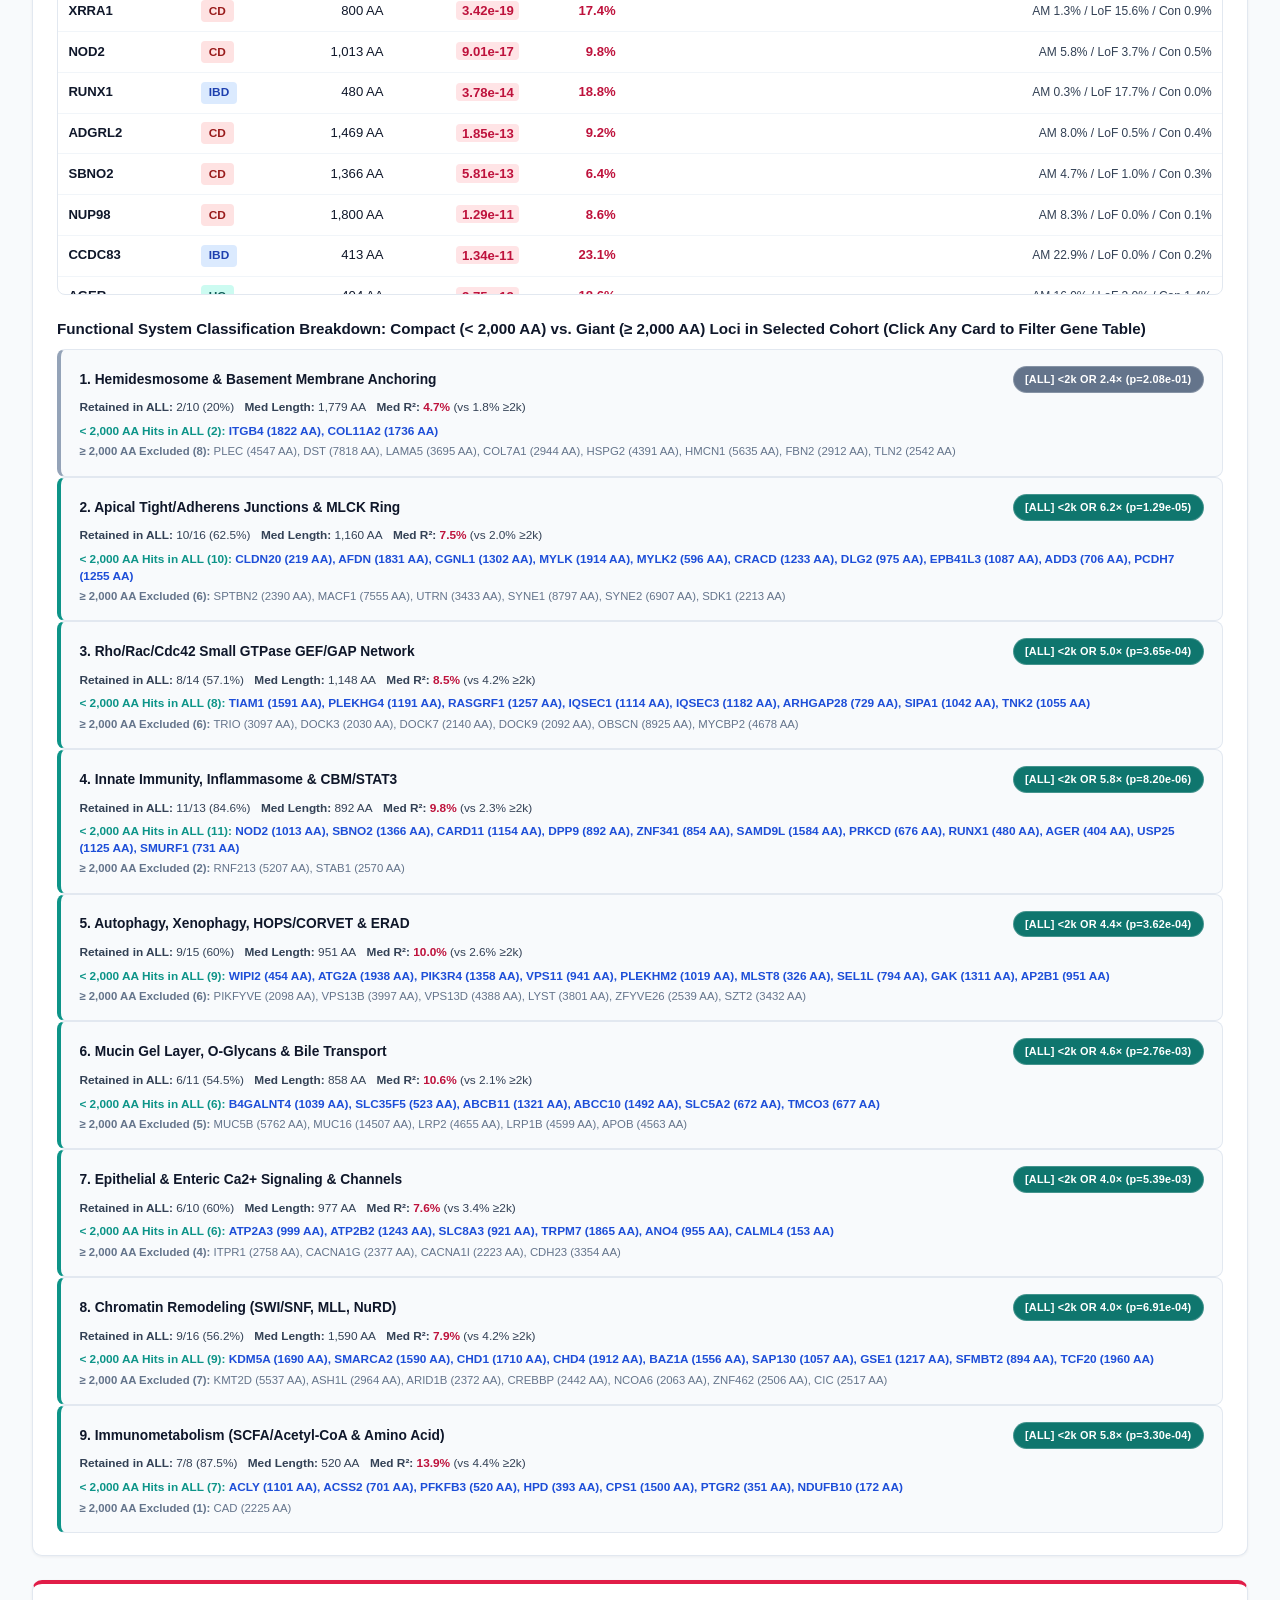
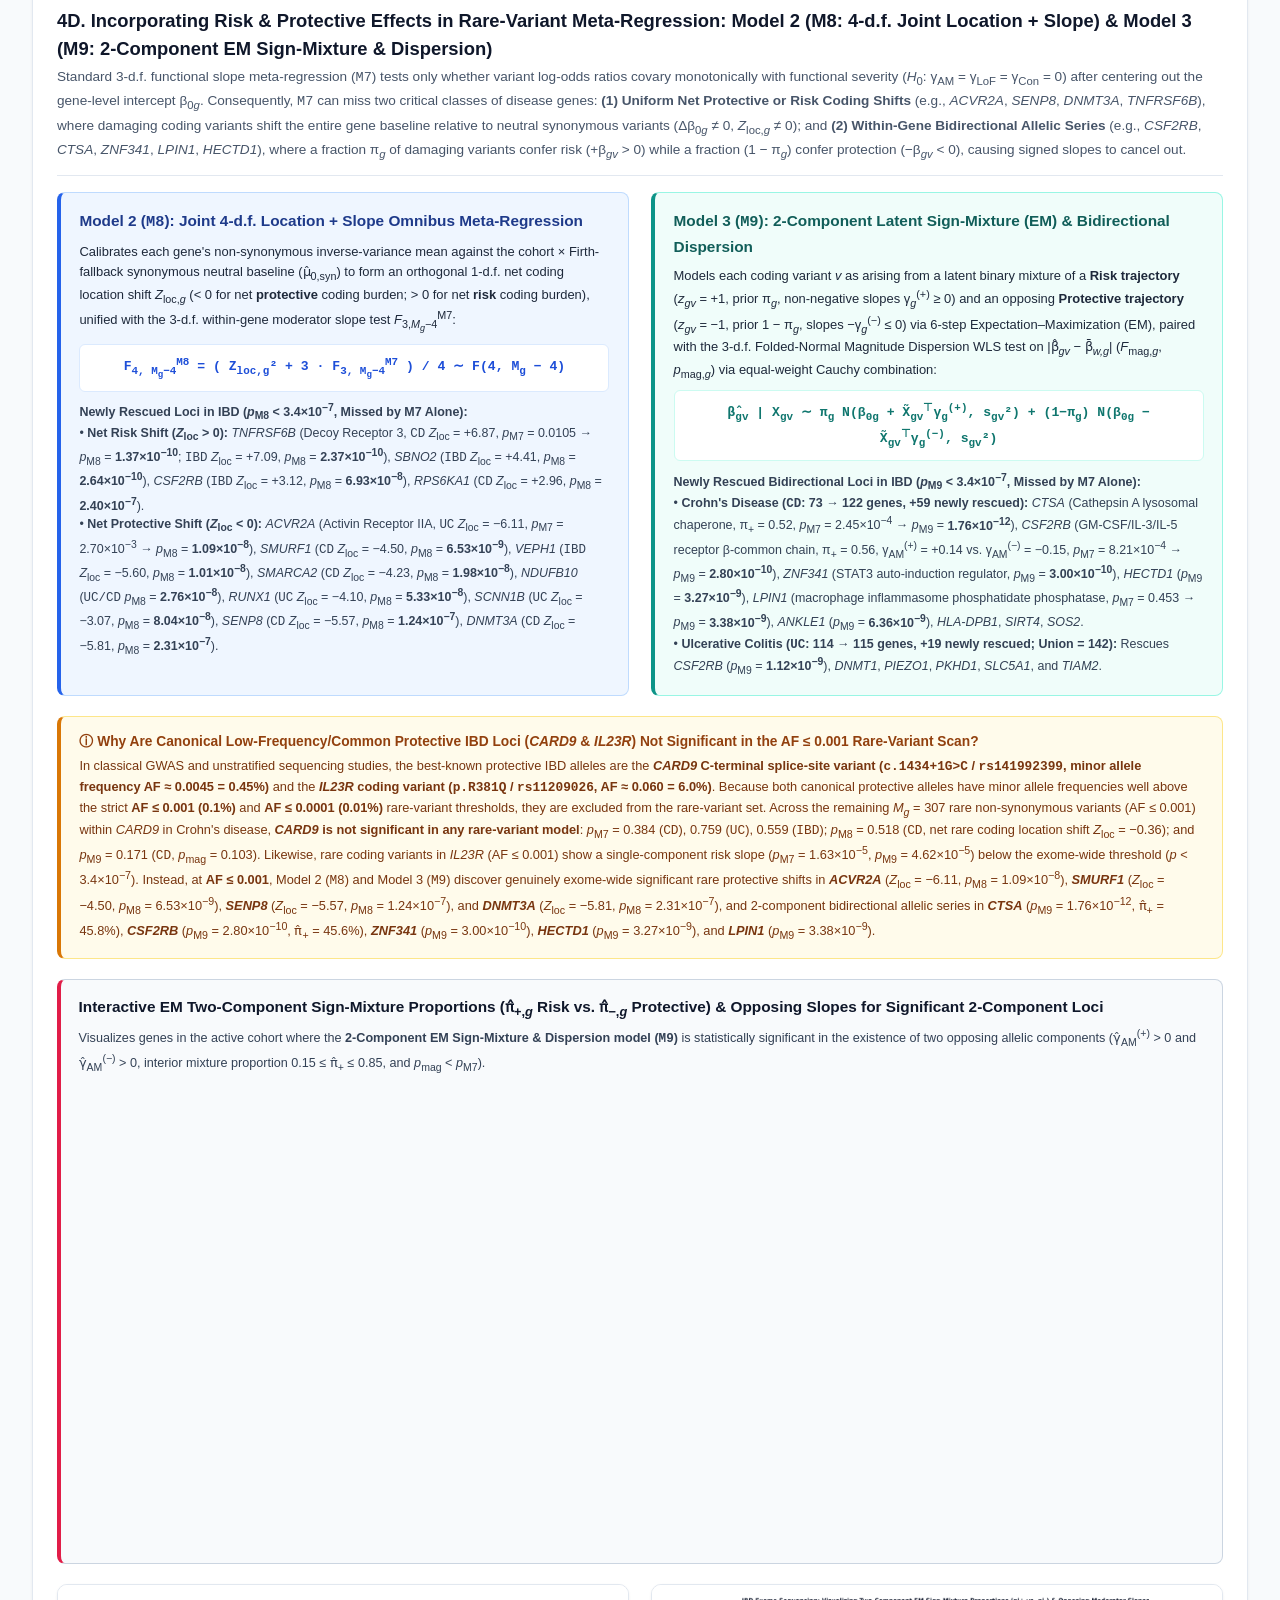
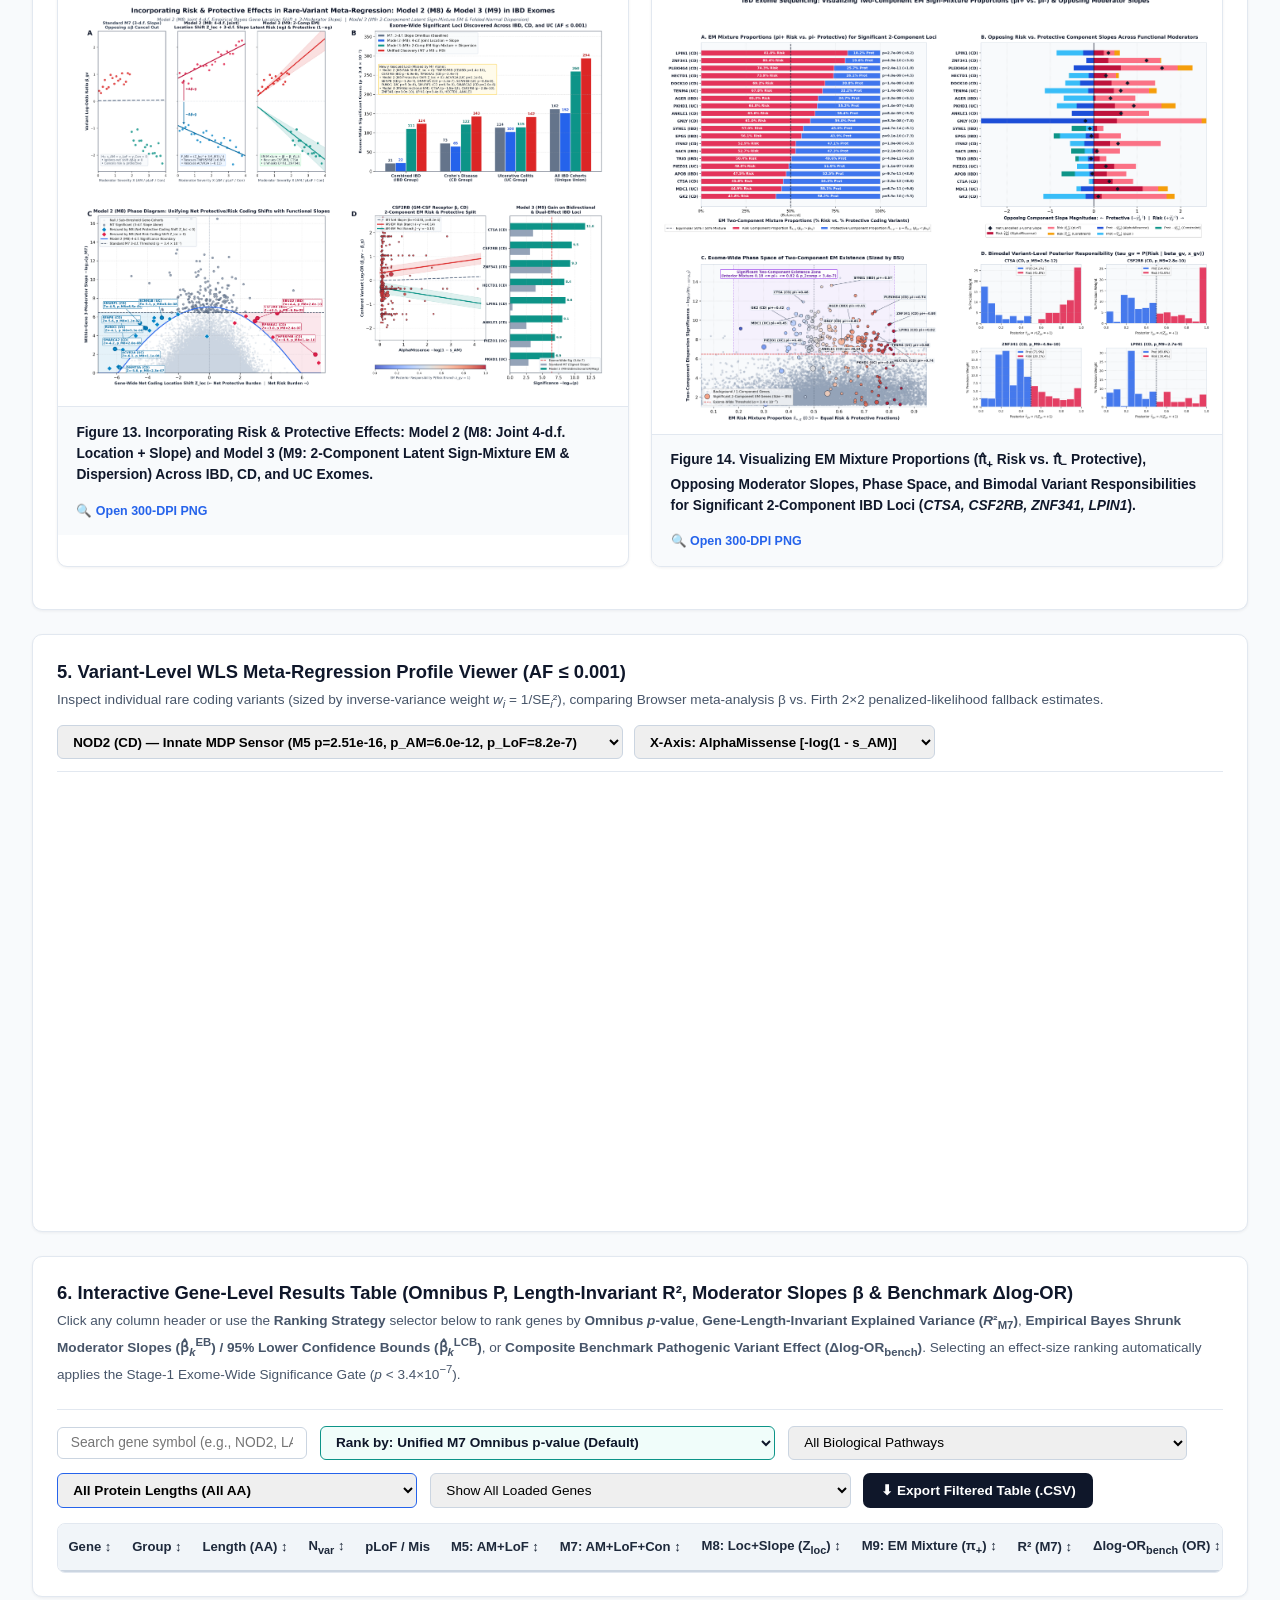
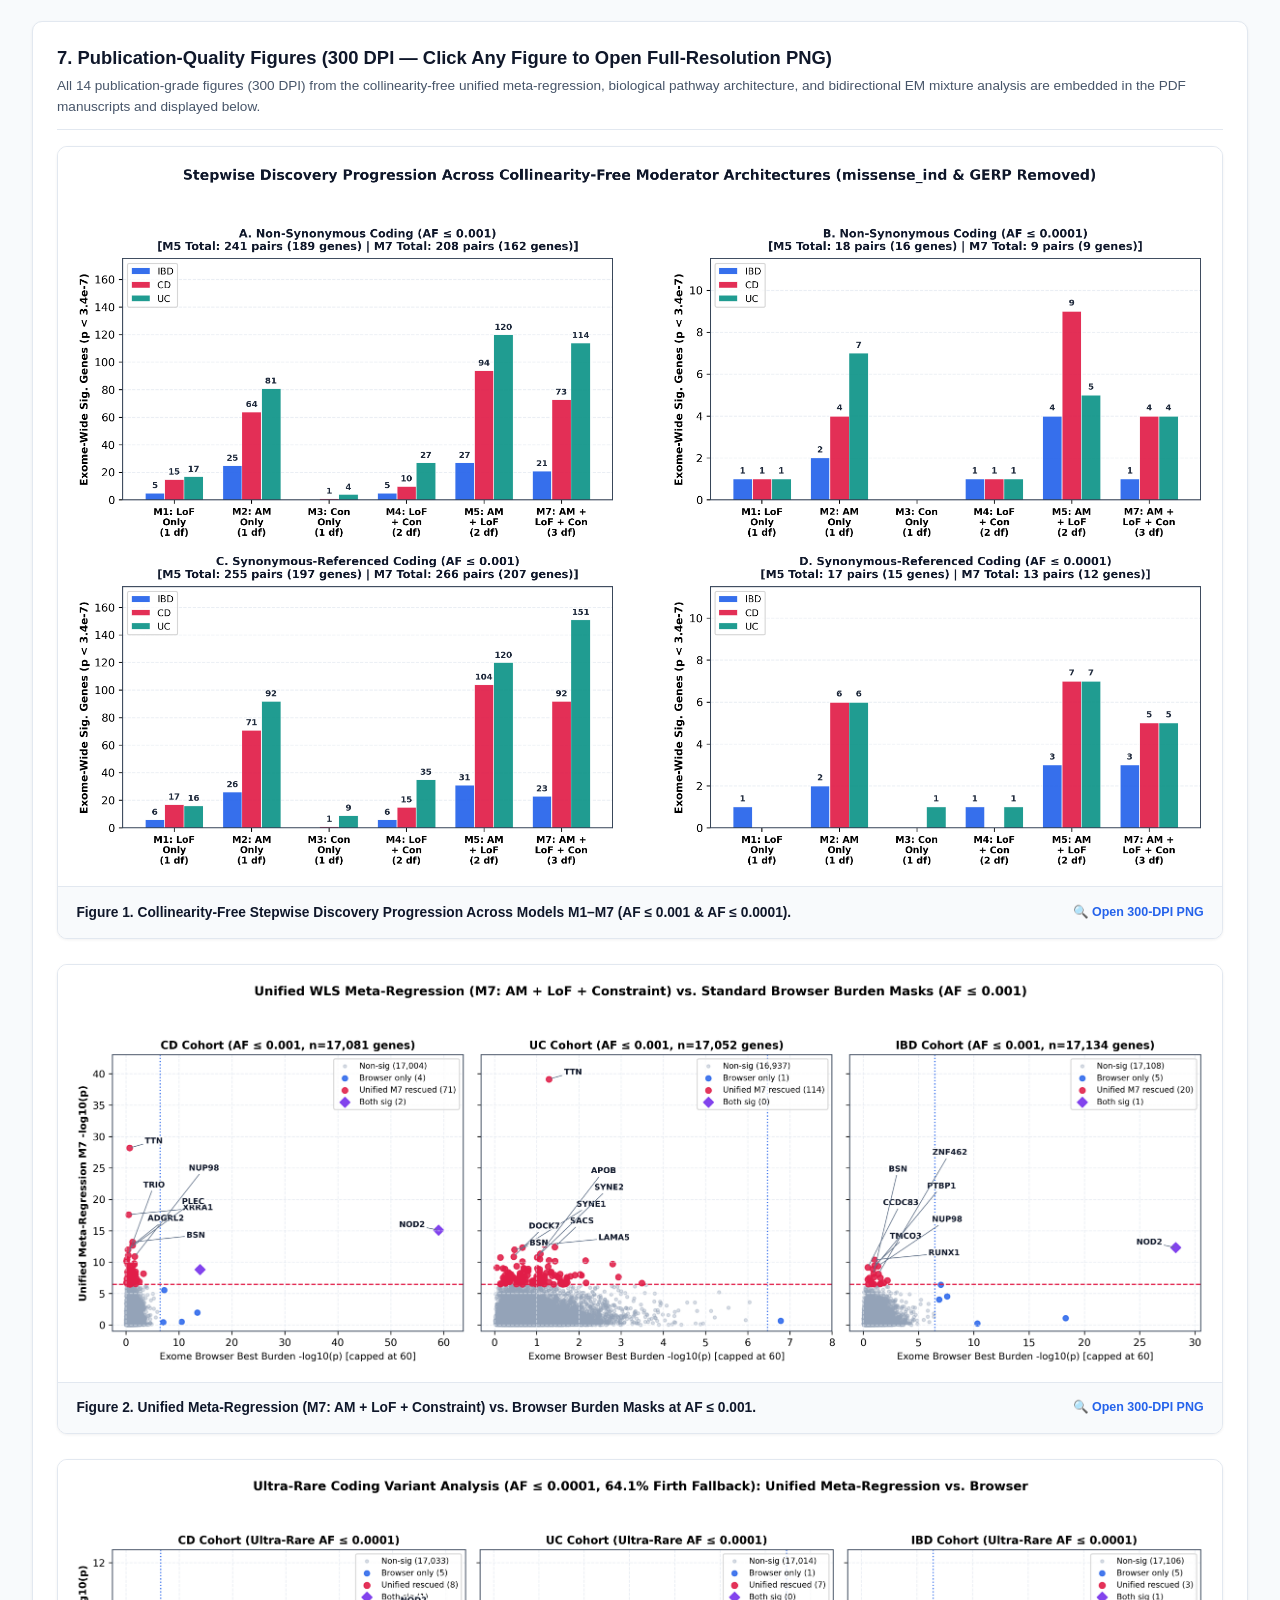
==== commit 5fed0de8: "Tidy up IBD website narrative, update Figures 13 & 14 (CTSA/CSF2RB/ZNF341/LPIN1), clarify CARD9/IL23" ====
--- a/index.html
+++ b/index.html
@@ -13,12 +13,11 @@
   <header class="hero-header">
     <div class="container">
       <div class="badge-row">
-        <span class="badge highlight">Collinearity-Free Rerun (Median VIF = 1.022)</span>
-        <span class="badge">missense_ind &amp; GERP Removed</span>
+        <span class="badge highlight">Collinearity-Free WLS (Median VIF = 1.022)</span>
         <span class="badge">16,820,350 Coding Variants Merged</span>
         <span class="badge">AF &le; 0.001 &amp; AF &le; 0.0001</span>
-        <span class="badge">Firth 2&times;2 Fallback (59.68%)</span>
-        <span class="badge">208 Exome-Wide Significant Genes</span>
+        <span class="badge">Firth 2&times;2 Penalized Likelihood (59.7% &ndash; 64.1%)</span>
+        <span class="badge">162 (M7) &rarr; 294 (M7 &cup; M8 &cup; M9) Unique IBD Genes</span>
       </div>
       <h1 class="hero-title">
         Unified Rare-Variant Meta-Regression &amp; Pathway Architecture of IBD
@@ -27,29 +26,29 @@
         <strong>Manuel A. Rivas</strong> &bull; Department of Biomedical Data Science, Stanford University, Stanford, CA, USA 94305
       </p>
       <p class="hero-subtitle">
-        Explore all 208 exome-wide significant genes and their 9 core biological pathways below.
+        A unified statistical genetics framework integrating Firth 2&times;2 penalized likelihood, orthogonal 3-axis functional severity (AlphaMissense, pLoF, base-pair WES HMM constraint), gene-length-calibrated pathway architecture, and bidirectional risk/protective mixture modeling across Crohn's Disease, Ulcerative Colitis, and Combined IBD.
       </p>
       <div class="hero-actions">
-        <a href="ibd_unified_metaregression_report.pdf?v=20261028f" target="_blank" class="btn btn-primary" style="background:#0d9488;border-color:#0d9488;">
+        <a href="ibd_unified_metaregression_report.pdf?v=20261029c" target="_blank" class="btn btn-primary" style="background:#0d9488;border-color:#0d9488;">
           &#128196; Download Rare (AF &le; 0.001) Manuscript (PDF)
         </a>
-        <a href="ibd_af0001_ultrarare_metaregression_report.pdf?v=20261028f" target="_blank" class="btn btn-primary">
-          &#128196; Ultra-Rare (AF &le; 0.0001) Manuscript (PDF)
+        <a href="ibd_af0001_ultrarare_metaregression_report.pdf?v=20261029c" target="_blank" class="btn btn-primary">
+          &#128196; Download Ultra-Rare (AF &le; 0.0001) Manuscript (PDF)
         </a>
         <a href="#section-pathways" class="btn btn-outline">
-          &#129516; Pathway Architecture (AF &le; 0.001 &amp; AF &le; 0.0001)
+          &#129516; 4A. Pathway Architecture
         </a>
         <a href="#section-lt2000aa" class="btn btn-outline" style="border-color:#38bdf8; color:#bae6fd;">
-          &#9889; &lt; 2,000 AA Pathway Analysis
+          &#9889; 4B&ndash;4C. Gene Length &amp; &lt;2,000 AA
         </a>
         <a href="#section-bidirectional" class="btn btn-outline" style="border-color:#f43f5e; color:#fecdd3;">
-          &#9878; Risk &amp; Protective Models (M8 &amp; M9)
+          &#9878; 4D. Risk &amp; Protective (M8 &amp; M9)
+        </a>
+        <a href="#section-gene-table" class="btn btn-outline">
+          &#128269; 6. Gene Prioritization Table
         </a>
         <a href="#section-figures" class="btn btn-outline">
-          &#128444; Publication Figures (300 DPI)
-        </a>
-        <a href="#section-gene-table" class="btn btn-outline">
-          &#128269; Gene-Level Results Table
+          &#128444; 7. All 14 Figures (300 DPI)
         </a>
       </div>
     </div>
@@ -137,6 +136,36 @@
       </div>
     </section>
 
+    <!-- COHERENT 4-PILLAR NARRATIVE STORYBOARD -->
+    <section class="section-card" style="background: linear-gradient(135deg, #f8fafc 0%, #f0fdfa 100%); border: 1px solid #cbd5e1; border-left: 5px solid #0d9488; padding: 1.1rem 1.3rem; margin-bottom: 1.5rem;">
+      <div style="display: flex; justify-content: space-between; align-items: baseline; flex-wrap: wrap; gap: 0.5rem; margin-bottom: 0.75rem;">
+        <h2 style="font-size: 1.02rem; font-weight: 800; color: #0f172a; margin: 0;">
+          &#129517; Coherent Study Narrative: From Orthogonal Functional Slopes to Bidirectional Allelic Mixtures &amp; Pathway Architecture
+        </h2>
+        <span style="font-size: 0.76rem; font-weight: 700; color: #0f766e; background: #ccfbf1; padding: 0.2rem 0.6rem; border-radius: 999px;">
+          Interactive 4-Stage Analytical Framework
+        </span>
+      </div>
+      <div style="display: grid; grid-template-columns: repeat(auto-fit, minmax(240px, 1fr)); gap: 0.85rem; font-size: 0.8rem; line-height: 1.5; color: #334155;">
+        <div style="background: #ffffff; border: 1px solid #e2e8f0; border-top: 3px solid #2563eb; border-radius: 6px; padding: 0.75rem 0.9rem;">
+          <div style="font-weight: 800; color: #1e3a8a; margin-bottom: 0.25rem;">I. Orthogonal 3-Moderator WLS &amp; Firth Rescue (<a href="#plot-progression" style="color:#2563eb;">&sect;1&ndash;3</a>)</div>
+          Removing collinear indicators (<code>missense_ind</code>, <code>GERP</code>; median VIF = 1.022) and rescuing 59.7%&ndash;64.1% zero-count variants via Firth 2&times;2 penalized likelihood expands discovery from 5 Browser burden genes to <strong>162 unique genes (208 gene-cohort hits)</strong> in <code>M7</code> at AF &le; 0.001 (121 unique genes at AF &le; 0.0001).
+        </div>
+        <div style="background: #ffffff; border: 1px solid #e2e8f0; border-top: 3px solid #0d9488; border-radius: 6px; padding: 0.75rem 0.9rem;">
+          <div style="font-weight: 800; color: #115e59; margin-bottom: 0.25rem;">II. Unbiased Length-Adjusted Pathways (<a href="#section-pathways" style="color:#0d9488;">&sect;4A</a>)</div>
+          Exact Poisson-Binomial gene-length &amp; variant-count adjusted enrichment across 21,568 gene sets (DisGeNET, HPO, GO, Reactome, KEGG, WikiPathways) resolves <strong>9 core mucosal &amp; immune systems</strong>, from the Type I Hemidesmosome&ndash;Laminin-511 complex to WIPI2&ndash;ATG16L1 xenophagy and DPP9&ndash;NLRP1 restraint.
+        </div>
+        <div style="background: #ffffff; border: 1px solid #e2e8f0; border-top: 3px solid #7c3aed; border-radius: 6px; padding: 0.75rem 0.9rem;">
+          <div style="font-weight: 800; color: #5b21b6; margin-bottom: 0.25rem;">III. Protein Size Calibration &amp; &lt;2,000 AA Core (<a href="#section-gene-size" style="color:#7c3aed;">&sect;4B&ndash;4C</a>)</div>
+          Deconvolves variant sample size (<em>M<sub>g</sub></em> &propto; <em>L</em><sub>AA</sub>, <em>r</em> = +0.905) from length-invariant explained variance <em>R</em>&sup2;, showing that compact proteins (&lt;2,000 AA, 97.4% of exome) explain <strong>3.2&times; higher variance per gene</strong> (8.60% vs. 2.68%) and drive core signaling &amp; enzymatic modules.
+        </div>
+        <div style="background: #ffffff; border: 1px solid #e2e8f0; border-top: 3px solid #e11d48; border-radius: 6px; padding: 0.75rem 0.9rem;">
+          <div style="font-weight: 800; color: #9f1239; margin-bottom: 0.25rem;">IV. Protective Shifts (M8) &amp; Bidirectional EM (M9) (<a href="#section-bidirectional" style="color:#e11d48;">&sect;4D</a> &amp; <a href="#section-gene-table" style="color:#e11d48;">&sect;6</a>)</div>
+          Incorporates net coding location shifts (<code>M8</code>: e.g., protective <em>ACVR2A</em>, <em>SMURF1</em>, <em>SENP8</em>, <em>DNMT3A</em>; risk <em>TNFRSF6B</em>) and 2-component EM sign-mixtures (<code>M9</code>: e.g., <em>CTSA</em>, <em>CSF2RB</em>, <em>ZNF341</em>, <em>LPIN1</em>), expanding total discovery to <strong>294 unique IBD genes</strong>.
+        </div>
+      </div>
+    </section>
+
     <!-- ROW 1: PROGRESSION CHART & UNIFIED VS BROWSER SCATTER -->
     <div class="chart-row-2col">
       <div class="section-card" style="margin-bottom: 0;">
@@ -181,7 +210,7 @@
     <section class="section-card" id="section-pathways">
       <div class="section-header">
         <div>
-          <h2 class="section-title" id="pathway-section-title">4. Deep Biological Pathway Architecture — Paper 2: Rare Coding Variants (AF &le; 0.001)</h2>
+          <h2 class="section-title" id="pathway-section-title">4A. Unbiased Biological &amp; Clinical Pathway Architecture (All Protein Lengths)</h2>
           <p class="section-desc">
             Unbiased pathway, clinical phenotype, and functional module enrichment is computed across all <strong>21,568 pre-defined gene sets across 9 libraries</strong> (<strong>DisGeNET Disease</strong>, <strong>HPO Clinical Phenotype</strong>, <strong>9 Highlighted Functional Biological Modules</strong>, GO Biological Process, GO Molecular Function, GO Cellular Component, Reactome, KEGG, and WikiPathways) strictly within the exact tested exome universe, with <strong>exact Poisson-Binomial gene-length &amp; variant-count adjustment</strong> (<em>p</em><sub>len-adj</sub>, OR<sub>len-adj</sub>) separately for <strong>All Combined (ALL)</strong>, <strong>Crohn's Disease (CD)</strong>, <strong>Ulcerative Colitis (UC)</strong>, and <strong>Combined IBD (IBD)</strong>.
           </p>
@@ -238,7 +267,7 @@
             <strong>M7 Epithelial Ca<sup>2+</sup> Channels</strong> (10/116, OR<sub>len</sub> = <strong>2.8&times;</strong>; <code>UC</code> <strong>3.8&times;</strong>),
             <strong>M6 Mucin O-Glycan &amp; Bile Transport</strong> (&lt;2,000 AA: 5/76, OR<sub>len</sub> = <strong>7.8&times;</strong>), and
             <strong>M1 Hemidesmosome &amp; Lamina Densa</strong> (11/66, OR<sub>Fisher</sub> = <strong>17.2&times;</strong>, <em>p</em><sub>Fisher</sub> = 4.63&times;10<sup>&minus;10</sup>; OR<sub>len</sub> = <strong>2.4&times;</strong>, <em>p</em><sub>len</sub> = 0.0439).
-            <br><span style="color: #64748b; font-size: 0.74rem;"><em>Note on CARD9:</em> Although <em>CARD9</em> has a protective Sanger aggregate burden (<em>p</em><sub>meta</sub> = 4.78&times;10<sup>&minus;11</sup>, &beta;&#770; = &minus;0.492), its within-gene moderator slope across rare coding variants is flat (<em>p</em><sub>M7</sub> = 0.384 in <code>CD</code>, 0.559 in <code>IBD</code>, 0.759 in <code>UC</code> at AF &le; 0.001; 0.184 in <code>CD</code> at AF &le; 0.0001), so <em>CARD9</em> is not significant in meta-regression and is excluded from all enrichment counts.</span>
+            <br><span style="color: #64748b; font-size: 0.74rem;"><em>Note on CARD9 &amp; IL23R:</em> The canonical protective alleles in <em>CARD9</em> (<code>c.1434+1G&gt;C</code>, AF &approx; 0.45%) and <em>IL23R</em> (<code>p.R381Q</code>, AF &approx; 6.0%) have allele frequencies above AF &le; 0.001; across remaining rare coding variants (AF &le; 0.001), <em>CARD9</em> is non-significant in all models (<em>p</em><sub>M7</sub> = 0.384, <em>p</em><sub>M8</sub> = 0.518, <em>p</em><sub>M9</sub> = 0.171 in <code>CD</code>) and is excluded from all enrichment counts.</span>
           </div>
         </div>
       </div>
@@ -285,8 +314,8 @@
           <tbody id="enrichr-table-body"></tbody>
         </table>
       </div>
-      <div class="fig-grid" style="grid-template-columns: 1fr;">
-        <div class="fig-card">
+      <div class="fig-grid" style="grid-template-columns: repeat(auto-fit, minmax(460px, 1fr));">
+        <div class="fig-card" style="grid-column: 1 / -1;">
           <a id="link-fig7-pathway-1" href="assets/fig7_pathway_enrichment_network_af001.png?v=20261028f" target="_blank">
             <img id="img-fig7-pathway" src="assets/fig7_pathway_enrichment_network_af001.png?v=20261028f" alt="Figure 7: Threshold-Specific Pathway Enrichment and Functional Architecture" />
           </a>
@@ -594,6 +623,14 @@
         </div>
       </div>
 
+      <!-- IMPORTANT CLARIFICATION ON LOW-FREQUENCY VS RARE PROTECTIVE LOCI (CARD9 & IL23R) -->
+      <div style="margin-bottom: 1.25rem; background: #fffbeb; border: 1px solid #fde68a; border-left: 4px solid #d97706; border-radius: 8px; padding: 0.9rem 1.15rem; font-size: 0.8rem; color: #78350f; line-height: 1.55;">
+        <div style="font-weight: 800; color: #92400e; margin-bottom: 0.25rem; font-size: 0.86rem;">
+          &#9432; Why Are Canonical Low-Frequency/Common Protective IBD Loci (<em>CARD9</em> &amp; <em>IL23R</em>) Not Significant in the AF &le; 0.001 Rare-Variant Scan?
+        </div>
+        In classical GWAS and unstratified sequencing studies, the best-known protective IBD alleles are the <strong><em>CARD9</em> C-terminal splice-site variant (<code>c.1434+1G&gt;C</code> / <code>rs141992399</code>, minor allele frequency AF &approx; 0.0045 = 0.45%)</strong> and the <strong><em>IL23R</em> coding variant (<code>p.R381Q</code> / <code>rs11209026</code>, AF &approx; 0.060 = 6.0%)</strong>. Because both canonical protective alleles have minor allele frequencies well above the strict <strong>AF &le; 0.001 (0.1%)</strong> and <strong>AF &le; 0.0001 (0.01%)</strong> rare-variant thresholds, they are excluded from the rare-variant set. Across the remaining <em>M<sub>g</sub></em> = 307 rare non-synonymous variants (AF &le; 0.001) within <em>CARD9</em> in Crohn's disease, <strong><em>CARD9</em> is not significant in any rare-variant model</strong>: <em>p</em><sub>M7</sub> = 0.384 (<code>CD</code>), 0.759 (<code>UC</code>), 0.559 (<code>IBD</code>); <em>p</em><sub>M8</sub> = 0.518 (<code>CD</code>, net rare coding location shift <em>Z</em><sub>loc</sub> = &minus;0.36); and <em>p</em><sub>M9</sub> = 0.171 (<code>CD</code>, <em>p</em><sub>mag</sub> = 0.103). Likewise, rare coding variants in <em>IL23R</em> (AF &le; 0.001) show a single-component risk slope (<em>p</em><sub>M7</sub> = 1.63&times;10<sup>&minus;5</sup>, <em>p</em><sub>M9</sub> = 4.62&times;10<sup>&minus;5</sup>) below the exome-wide threshold (<em>p</em> &lt; 3.4&times;10<sup>&minus;7</sup>). Instead, at <strong>AF &le; 0.001</strong>, Model 2 (<code>M8</code>) and Model 3 (<code>M9</code>) discover genuinely exome-wide significant rare protective shifts in <strong><em>ACVR2A</em></strong> (<em>Z</em><sub>loc</sub> = &minus;6.11, <em>p</em><sub>M8</sub> = 1.09&times;10<sup>&minus;8</sup>), <strong><em>SMURF1</em></strong> (<em>Z</em><sub>loc</sub> = &minus;4.50, <em>p</em><sub>M8</sub> = 6.53&times;10<sup>&minus;9</sup>), <strong><em>SENP8</em></strong> (<em>Z</em><sub>loc</sub> = &minus;5.57, <em>p</em><sub>M8</sub> = 1.24&times;10<sup>&minus;7</sup>), and <strong><em>DNMT3A</em></strong> (<em>Z</em><sub>loc</sub> = &minus;5.81, <em>p</em><sub>M8</sub> = 2.31&times;10<sup>&minus;7</sup>), and 2-component bidirectional allelic series in <strong><em>CTSA</em></strong> (<em>p</em><sub>M9</sub> = 1.76&times;10<sup>&minus;12</sup>, &pi;&#770;<sub>+</sub> = 45.8%), <strong><em>CSF2RB</em></strong> (<em>p</em><sub>M9</sub> = 2.80&times;10<sup>&minus;10</sup>, &pi;&#770;<sub>+</sub> = 45.6%), <strong><em>ZNF341</em></strong> (<em>p</em><sub>M9</sub> = 3.00&times;10<sup>&minus;10</sup>), <strong><em>HECTD1</em></strong> (<em>p</em><sub>M9</sub> = 3.27&times;10<sup>&minus;9</sup>), and <strong><em>LPIN1</em></strong> (<em>p</em><sub>M9</sub> = 3.38&times;10<sup>&minus;9</sup>).
+      </div>
+
       <!-- INTERACTIVE 2-COMPONENT EM MIXTURE PROPORTIONS & MIRRORED SLOPES CHARTS -->
       <div style="margin-bottom: 1.25rem; background: #f8fafc; border: 1px solid #cbd5e1; border-left: 4px solid #e11d48; border-radius: 8px; padding: 0.95rem 1.1rem;">
         <div style="display: flex; justify-content: space-between; align-items: center; gap: 0.75rem; flex-wrap: wrap; margin-bottom: 0.55rem;">
@@ -615,21 +652,21 @@
       <!-- EMBEDDED HIGH-IMPACT FIGURE 13 & FIGURE 14 -->
       <div class="chart-row-2col" style="margin-bottom: 1.25rem;">
         <div class="fig-card">
-          <a href="assets/fig13_bidirectional_m8_m9_architecture.png?v=20261029b" target="_blank">
-            <img src="assets/fig13_bidirectional_m8_m9_architecture.png?v=20261029b" alt="Figure 13: Incorporating Risk and Protective Effects via Model 2 (M8) and Model 3 (M9) in IBD Exomes" />
+          <a href="assets/fig13_bidirectional_m8_m9_architecture.png?v=20261029c" target="_blank">
+            <img src="assets/fig13_bidirectional_m8_m9_architecture.png?v=20261029c" alt="Figure 13: Incorporating Risk and Protective Effects via Model 2 (M8) and Model 3 (M9) in IBD Exomes" />
           </a>
           <div class="fig-caption">
             <span><strong>Figure 13. Incorporating Risk &amp; Protective Effects: Model 2 (M8: Joint 4-d.f. Location + Slope) and Model 3 (M9: 2-Component Latent Sign-Mixture EM &amp; Dispersion) Across IBD, CD, and UC Exomes.</strong></span>
-            <a class="fig-open-link" href="assets/fig13_bidirectional_m8_m9_architecture.png?v=20261029b" target="_blank">&#128269; Open 300-DPI PNG</a>
-          </div>
-        </div>
-        <div class="fig-card">
-          <a href="assets/fig14_em_2component_mixture_proportions.png?v=20261029b" target="_blank">
-            <img src="assets/fig14_em_2component_mixture_proportions.png?v=20261029b" alt="Figure 14: Visualizing Two-Component EM Mixture Proportions (pi+ Risk vs pi- Protective) and Opposing Moderator Slopes in IBD" />
-          </a>
-          <div class="fig-caption">
-            <span><strong>Figure 14. Visualizing EM Mixture Proportions (&pi;&#770;<sub>+</sub> Risk vs. &pi;&#770;<sub>&minus;</sub> Protective), Opposing Moderator Slopes, Phase Space, and Bimodal Variant Responsibilities for Significant 2-Component IBD Loci.</strong></span>
-            <a class="fig-open-link" href="assets/fig14_em_2component_mixture_proportions.png?v=20261029b" target="_blank">&#128269; Open 300-DPI PNG</a>
+            <a class="fig-open-link" href="assets/fig13_bidirectional_m8_m9_architecture.png?v=20261029c" target="_blank">&#128269; Open 300-DPI PNG</a>
+          </div>
+        </div>
+        <div class="fig-card">
+          <a href="assets/fig14_em_2component_mixture_proportions.png?v=20261029c" target="_blank">
+            <img src="assets/fig14_em_2component_mixture_proportions.png?v=20261029c" alt="Figure 14: Visualizing Two-Component EM Mixture Proportions (pi+ Risk vs pi- Protective) and Opposing Moderator Slopes in IBD" />
+          </a>
+          <div class="fig-caption">
+            <span><strong>Figure 14. Visualizing EM Mixture Proportions (&pi;&#770;<sub>+</sub> Risk vs. &pi;&#770;<sub>&minus;</sub> Protective), Opposing Moderator Slopes, Phase Space, and Bimodal Variant Responsibilities for Significant 2-Component IBD Loci (<em>CTSA, CSF2RB, ZNF341, LPIN1</em>).</strong></span>
+            <a class="fig-open-link" href="assets/fig14_em_2component_mixture_proportions.png?v=20261029c" target="_blank">&#128269; Open 300-DPI PNG</a>
           </div>
         </div>
       </div>
@@ -765,7 +802,7 @@
       <div class="section-header">
         <div>
           <h2 class="section-title">7. Publication-Quality Figures (300 DPI — Click Any Figure to Open Full-Resolution PNG)</h2>
-          <p class="section-desc">All 7 figures from the collinearity-free rerun are embedded in the PDF technical report and displayed at full width below.</p>
+          <p class="section-desc">All 14 publication-grade figures (300 DPI) from the collinearity-free unified meta-regression, biological pathway architecture, and bidirectional EM mixture analysis are embedded in the PDF manuscripts and displayed below.</p>
         </div>
       </div>
 
@@ -879,12 +916,21 @@
           </div>
         </div>
         <div class="fig-card">
-          <a href="assets/fig13_bidirectional_m8_m9_architecture.png?v=20261029a" target="_blank">
-            <img src="assets/fig13_bidirectional_m8_m9_architecture.png?v=20261029a" alt="Figure 13: Incorporating Risk and Protective Effects via Model 2 (M8) and Model 3 (M9)" />
+          <a href="assets/fig13_bidirectional_m8_m9_architecture.png?v=20261029c" target="_blank">
+            <img src="assets/fig13_bidirectional_m8_m9_architecture.png?v=20261029c" alt="Figure 13: Incorporating Risk and Protective Effects via Model 2 (M8) and Model 3 (M9)" />
           </a>
           <div class="fig-caption">
             <span><strong>Figure 13. Incorporating Risk &amp; Protective Effects in Rare-Variant Meta-Regression: Model 2 (M8: Joint 4-d.f. Location + Slope) and Model 3 (M9: 2-Component Latent Sign-Mixture EM &amp; Folded-Normal Dispersion).</strong></span>
-            <a class="fig-open-link" href="assets/fig13_bidirectional_m8_m9_architecture.png?v=20261029a" target="_blank">&#128269; Open 300-DPI PNG</a>
+            <a class="fig-open-link" href="assets/fig13_bidirectional_m8_m9_architecture.png?v=20261029c" target="_blank">&#128269; Open 300-DPI PNG</a>
+          </div>
+        </div>
+        <div class="fig-card">
+          <a href="assets/fig14_em_2component_mixture_proportions.png?v=20261029c" target="_blank">
+            <img src="assets/fig14_em_2component_mixture_proportions.png?v=20261029c" alt="Figure 14: Visualizing Two-Component EM Mixture Proportions (pi+ Risk vs pi- Protective) and Opposing Moderator Slopes in IBD" />
+          </a>
+          <div class="fig-caption">
+            <span><strong>Figure 14. Visualizing EM Mixture Proportions (&pi;&#770;<sub>+</sub> Risk vs. &pi;&#770;<sub>&minus;</sub> Protective), Opposing Moderator Slopes, Phase Space, and Bimodal Variant Responsibilities for Significant 2-Component IBD Loci.</strong></span>
+            <a class="fig-open-link" href="assets/fig14_em_2component_mixture_proportions.png?v=20261029c" target="_blank">&#128269; Open 300-DPI PNG</a>
           </div>
         </div>
       </div>
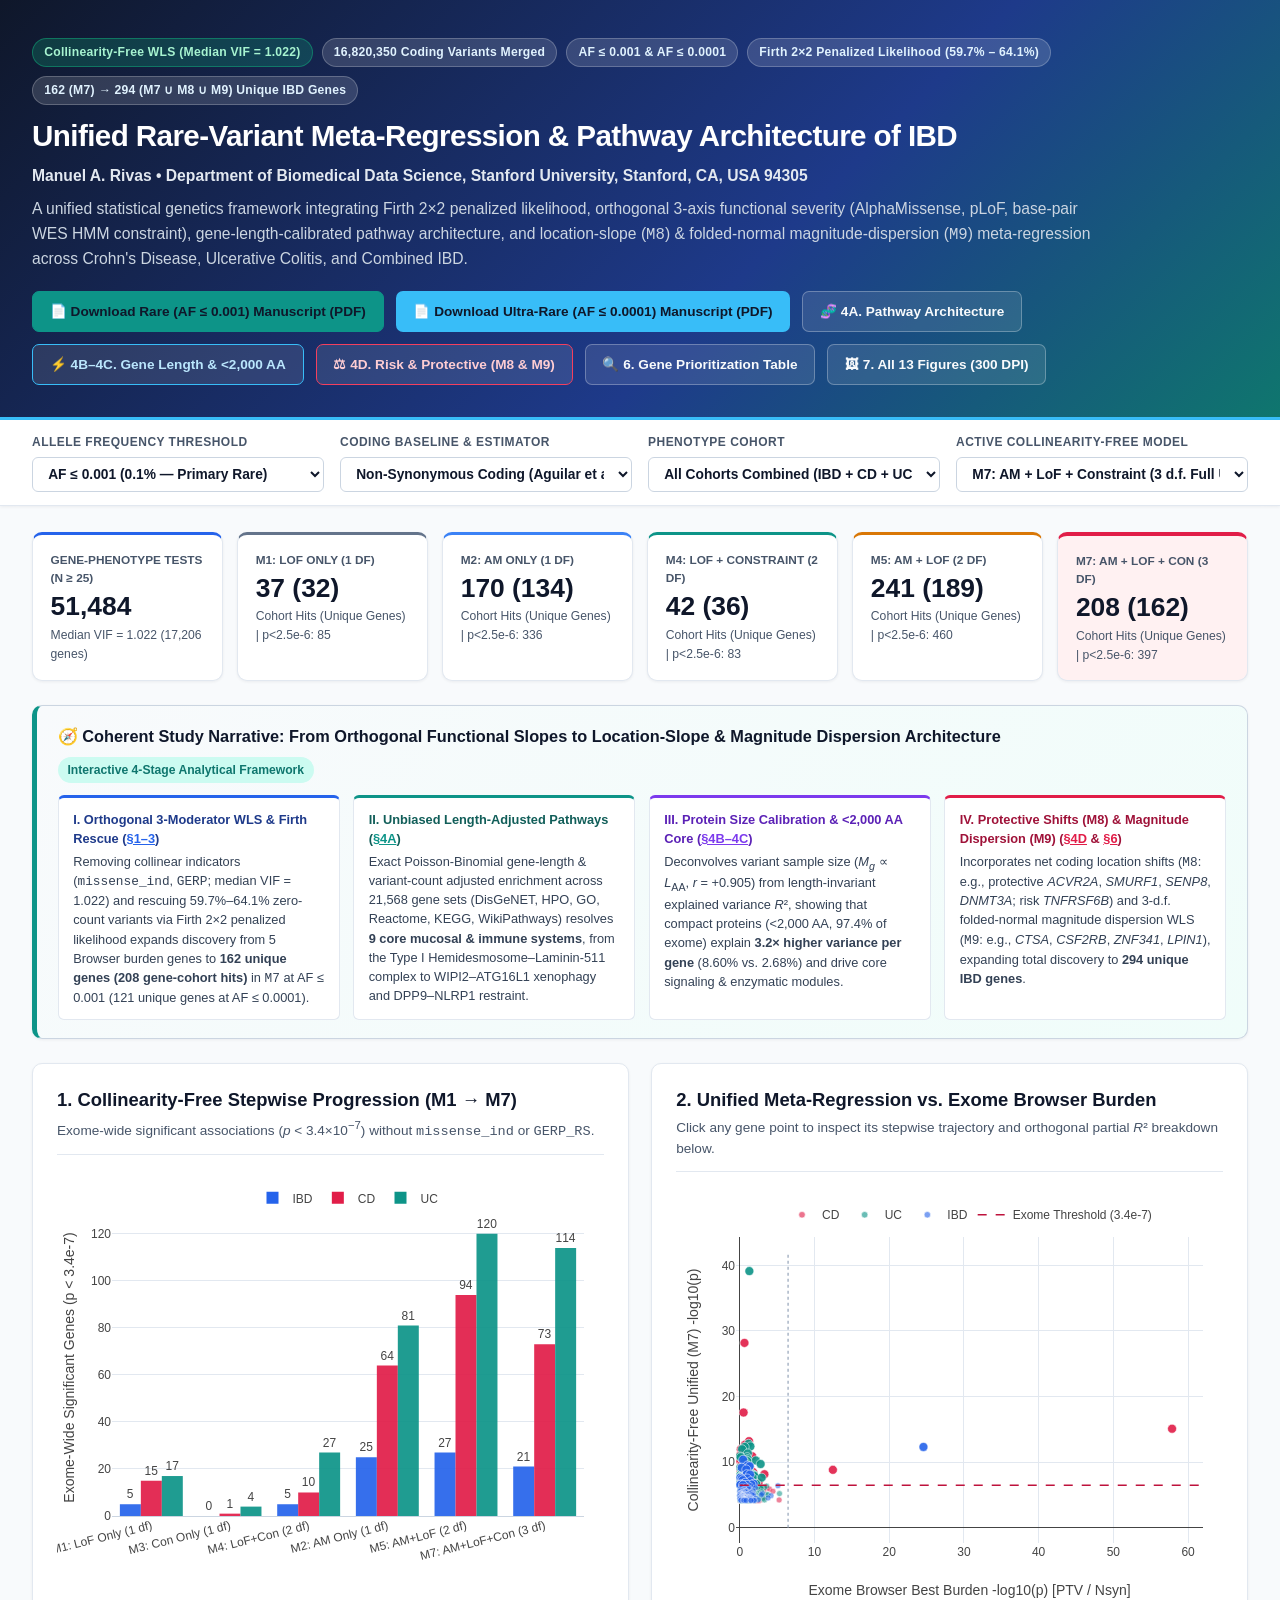
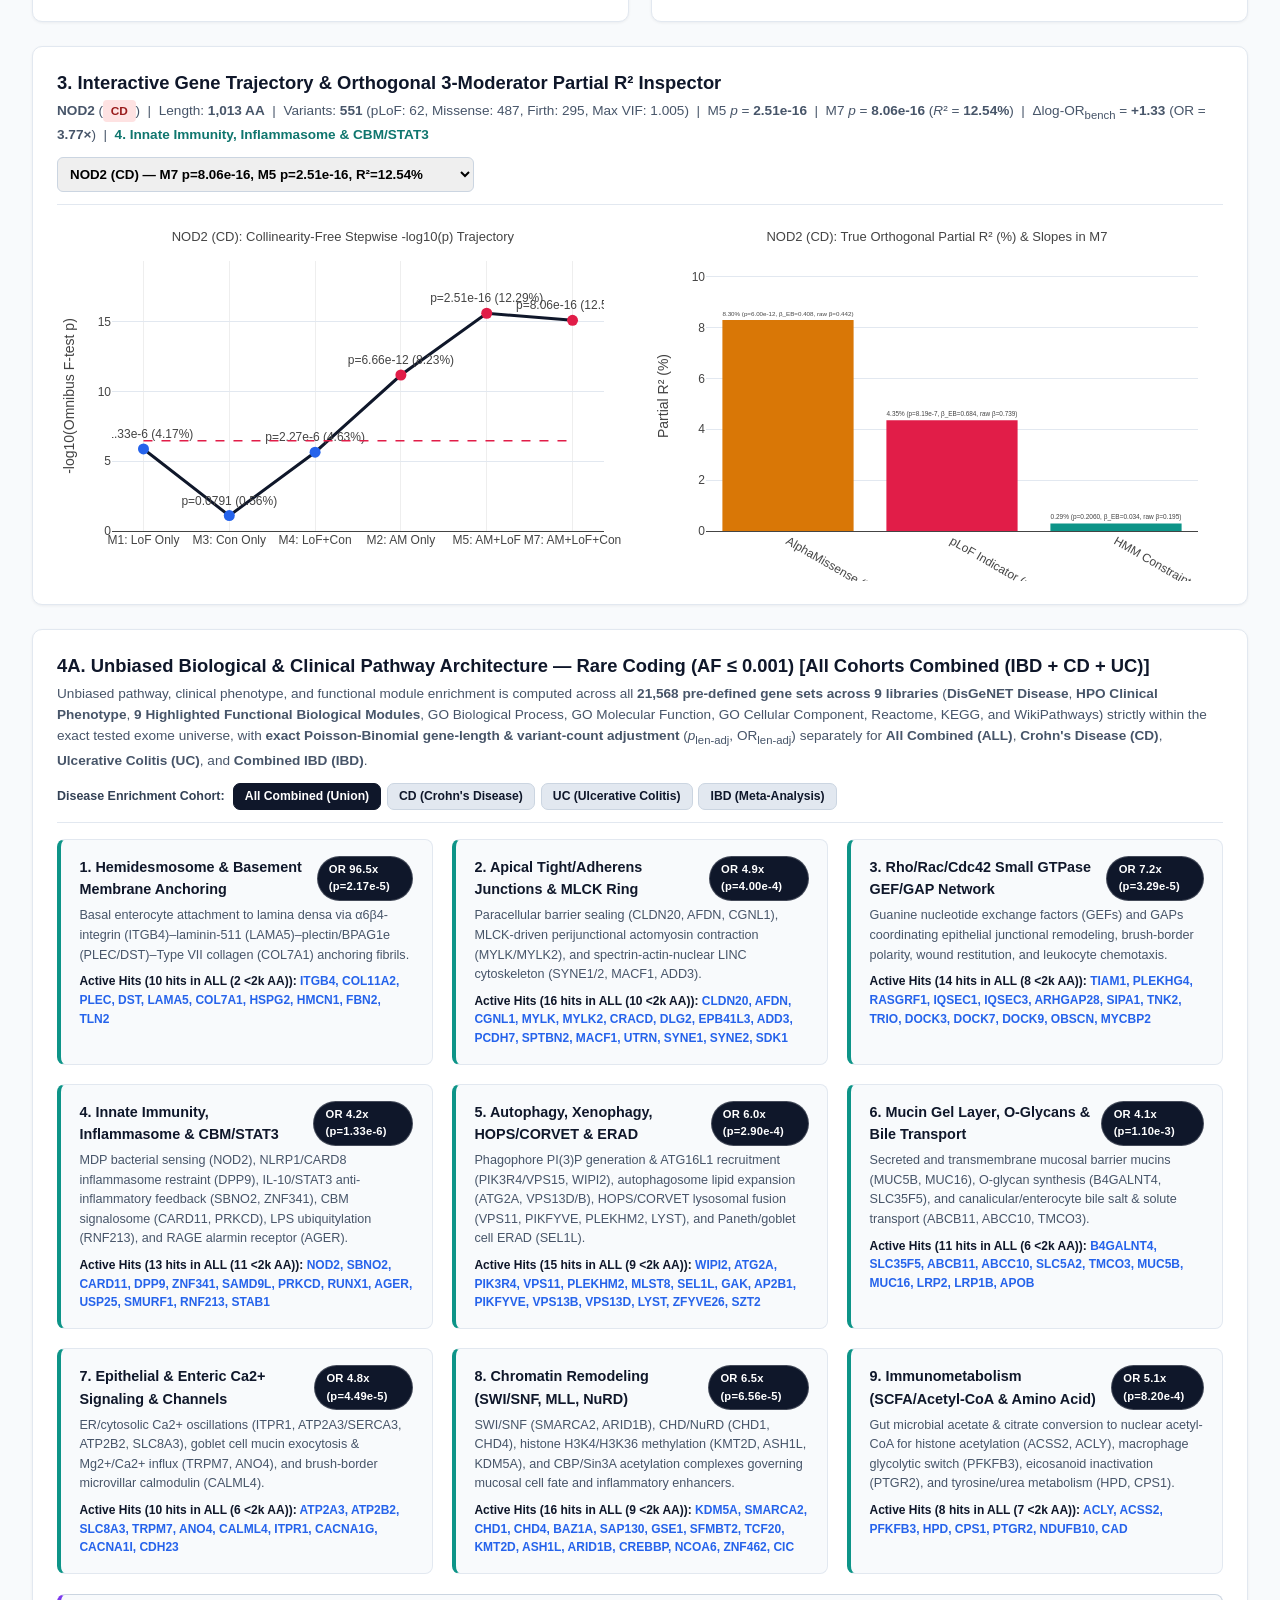
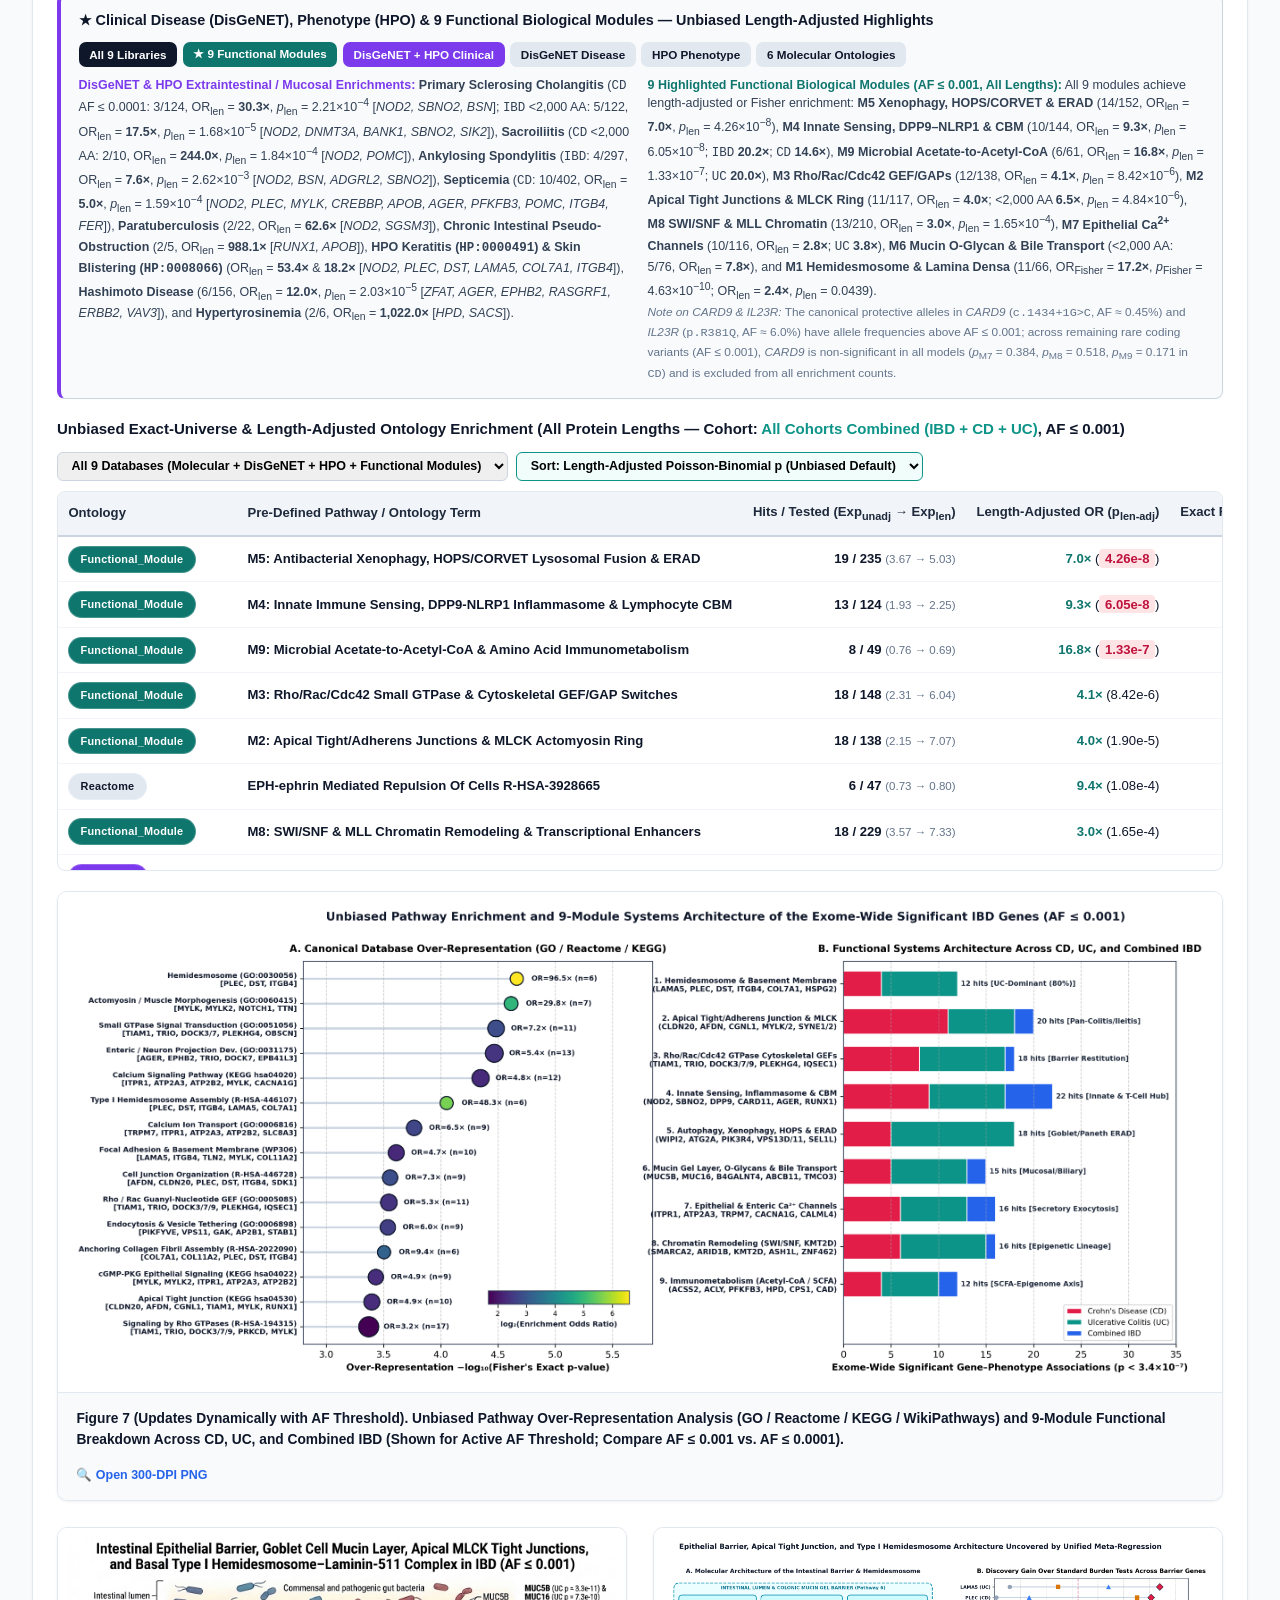
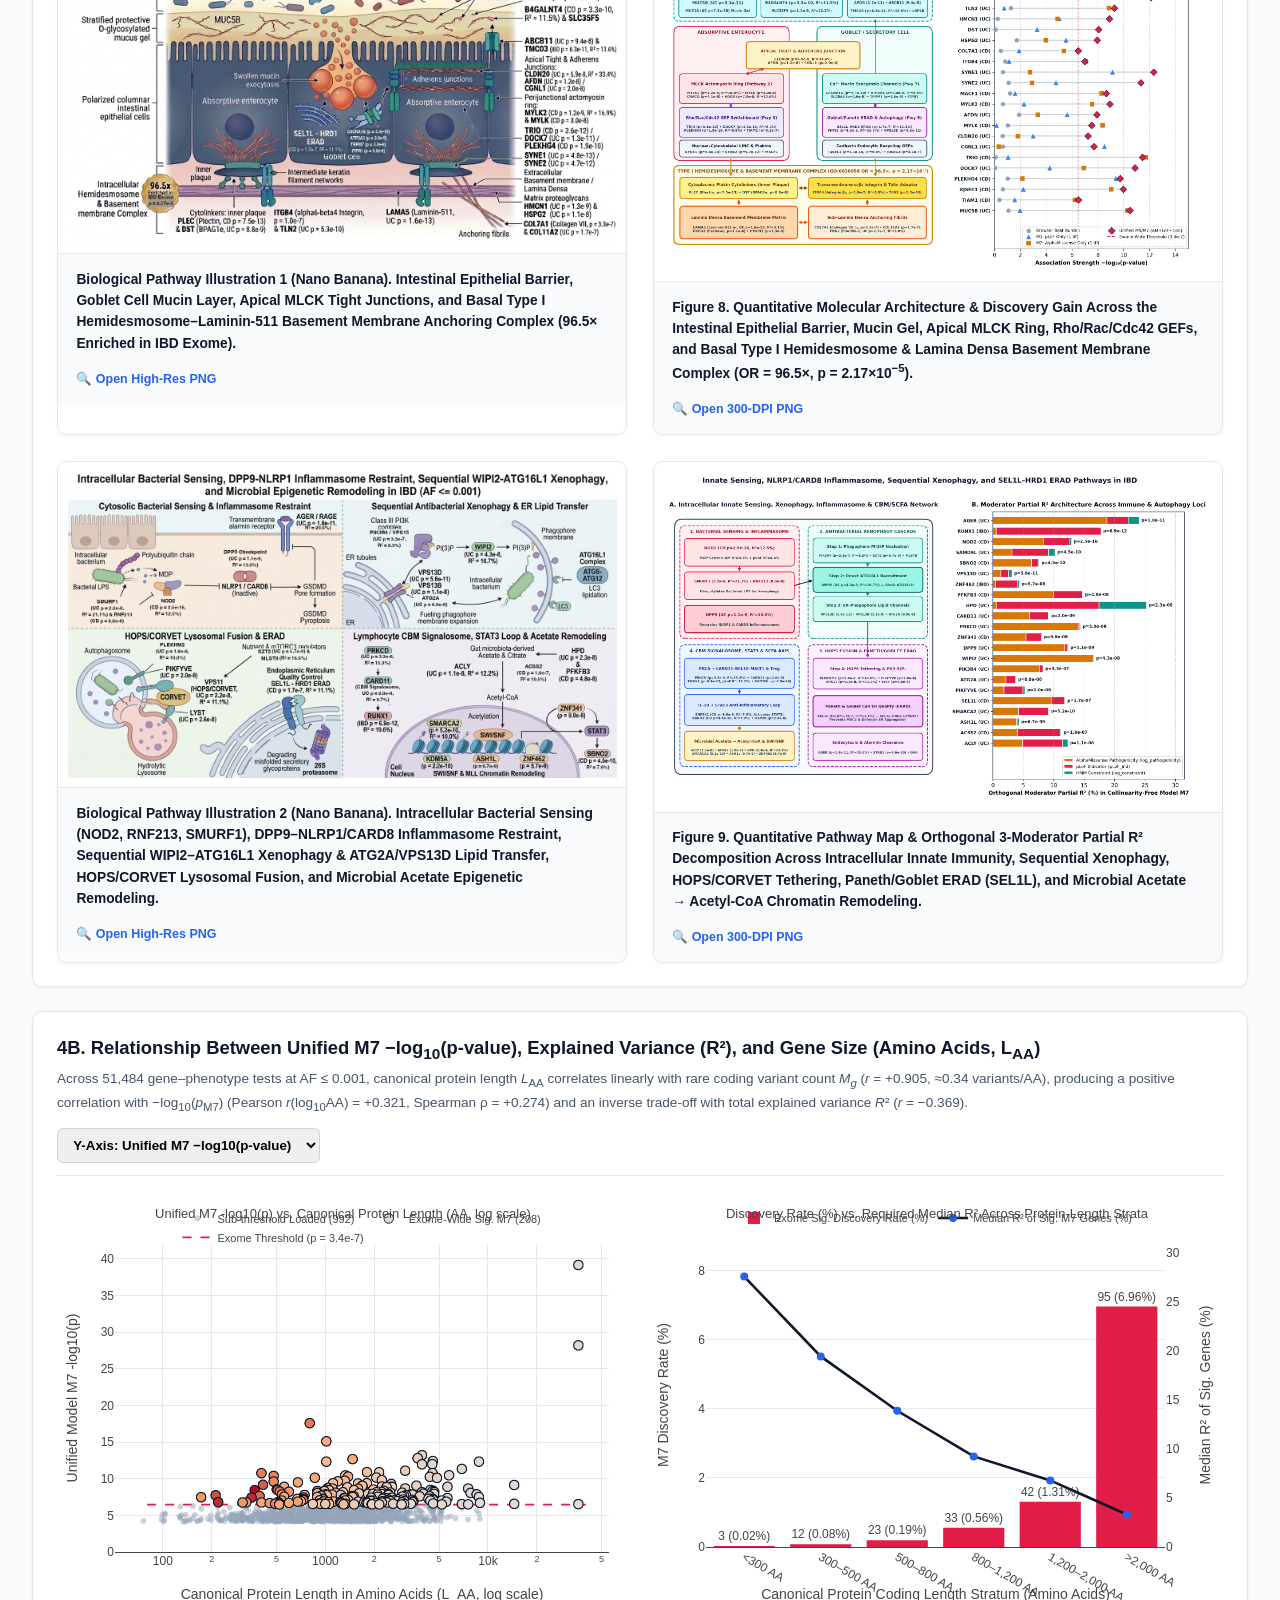
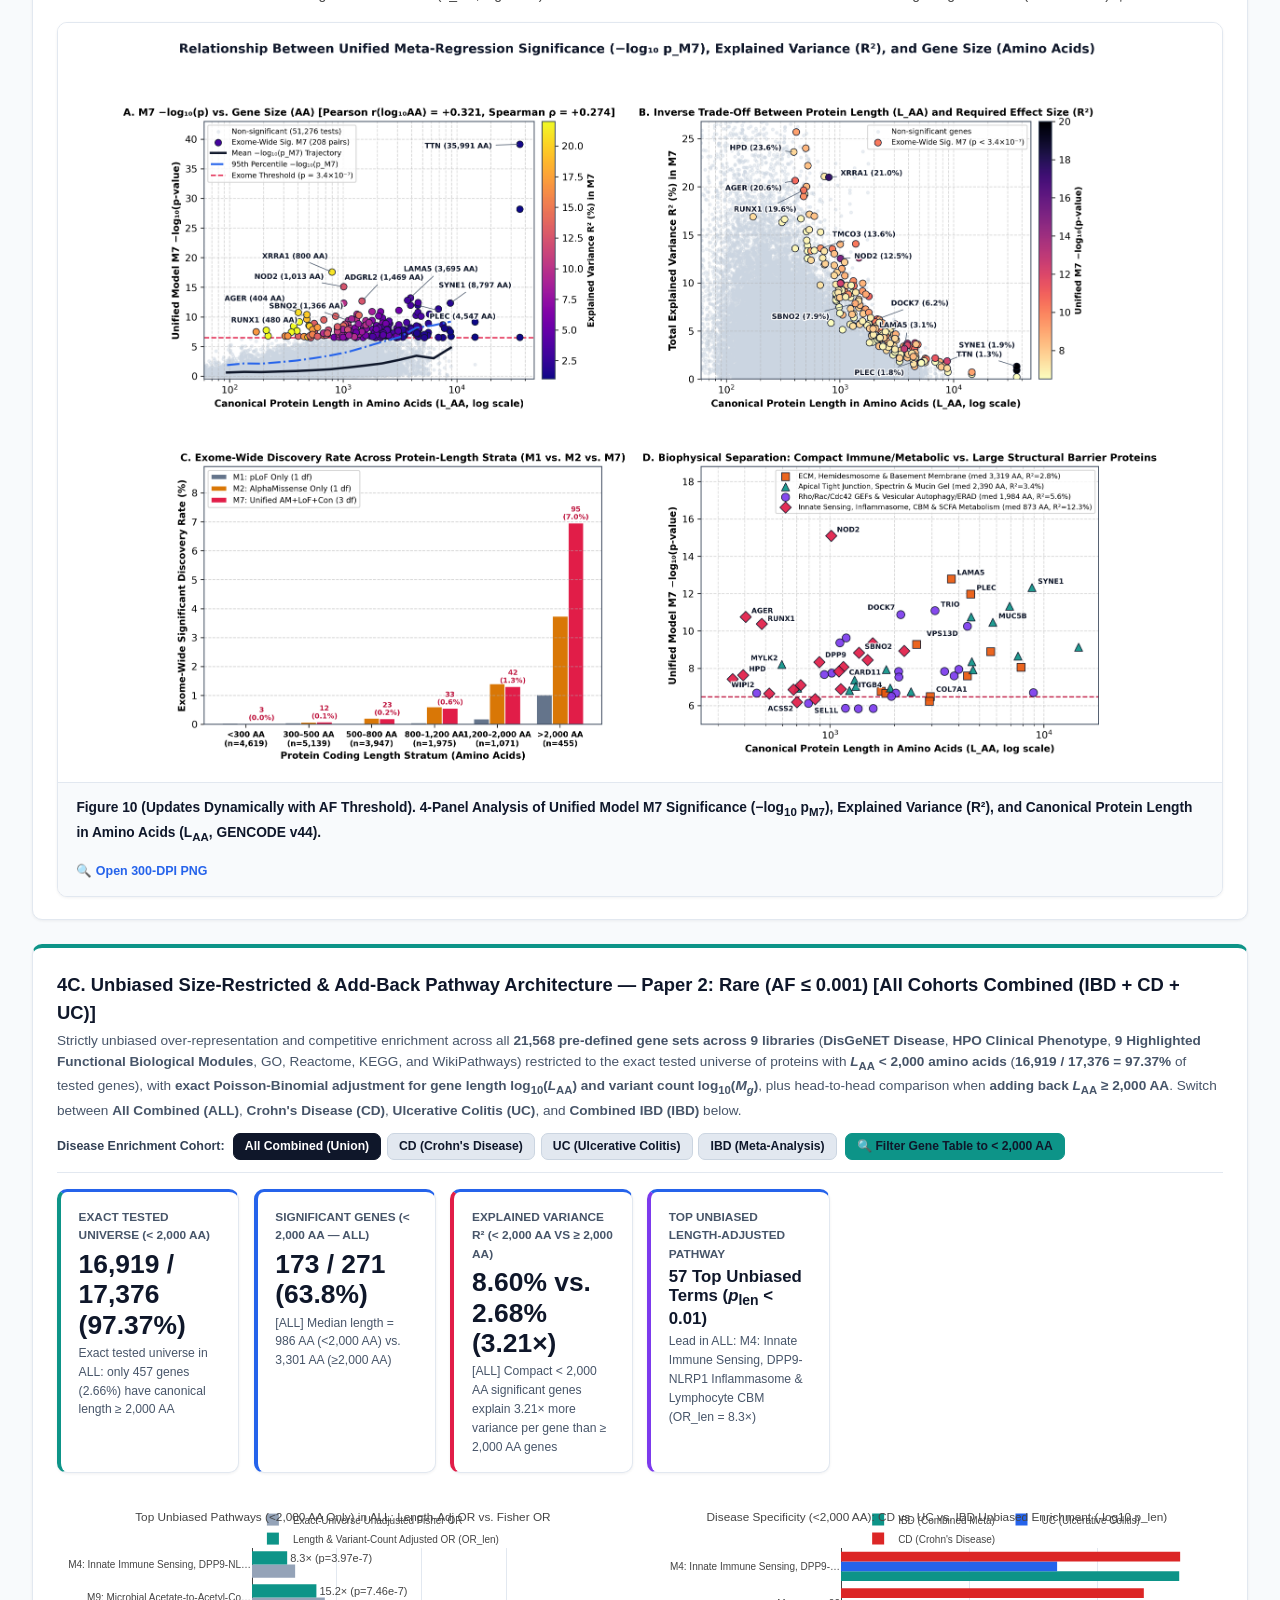
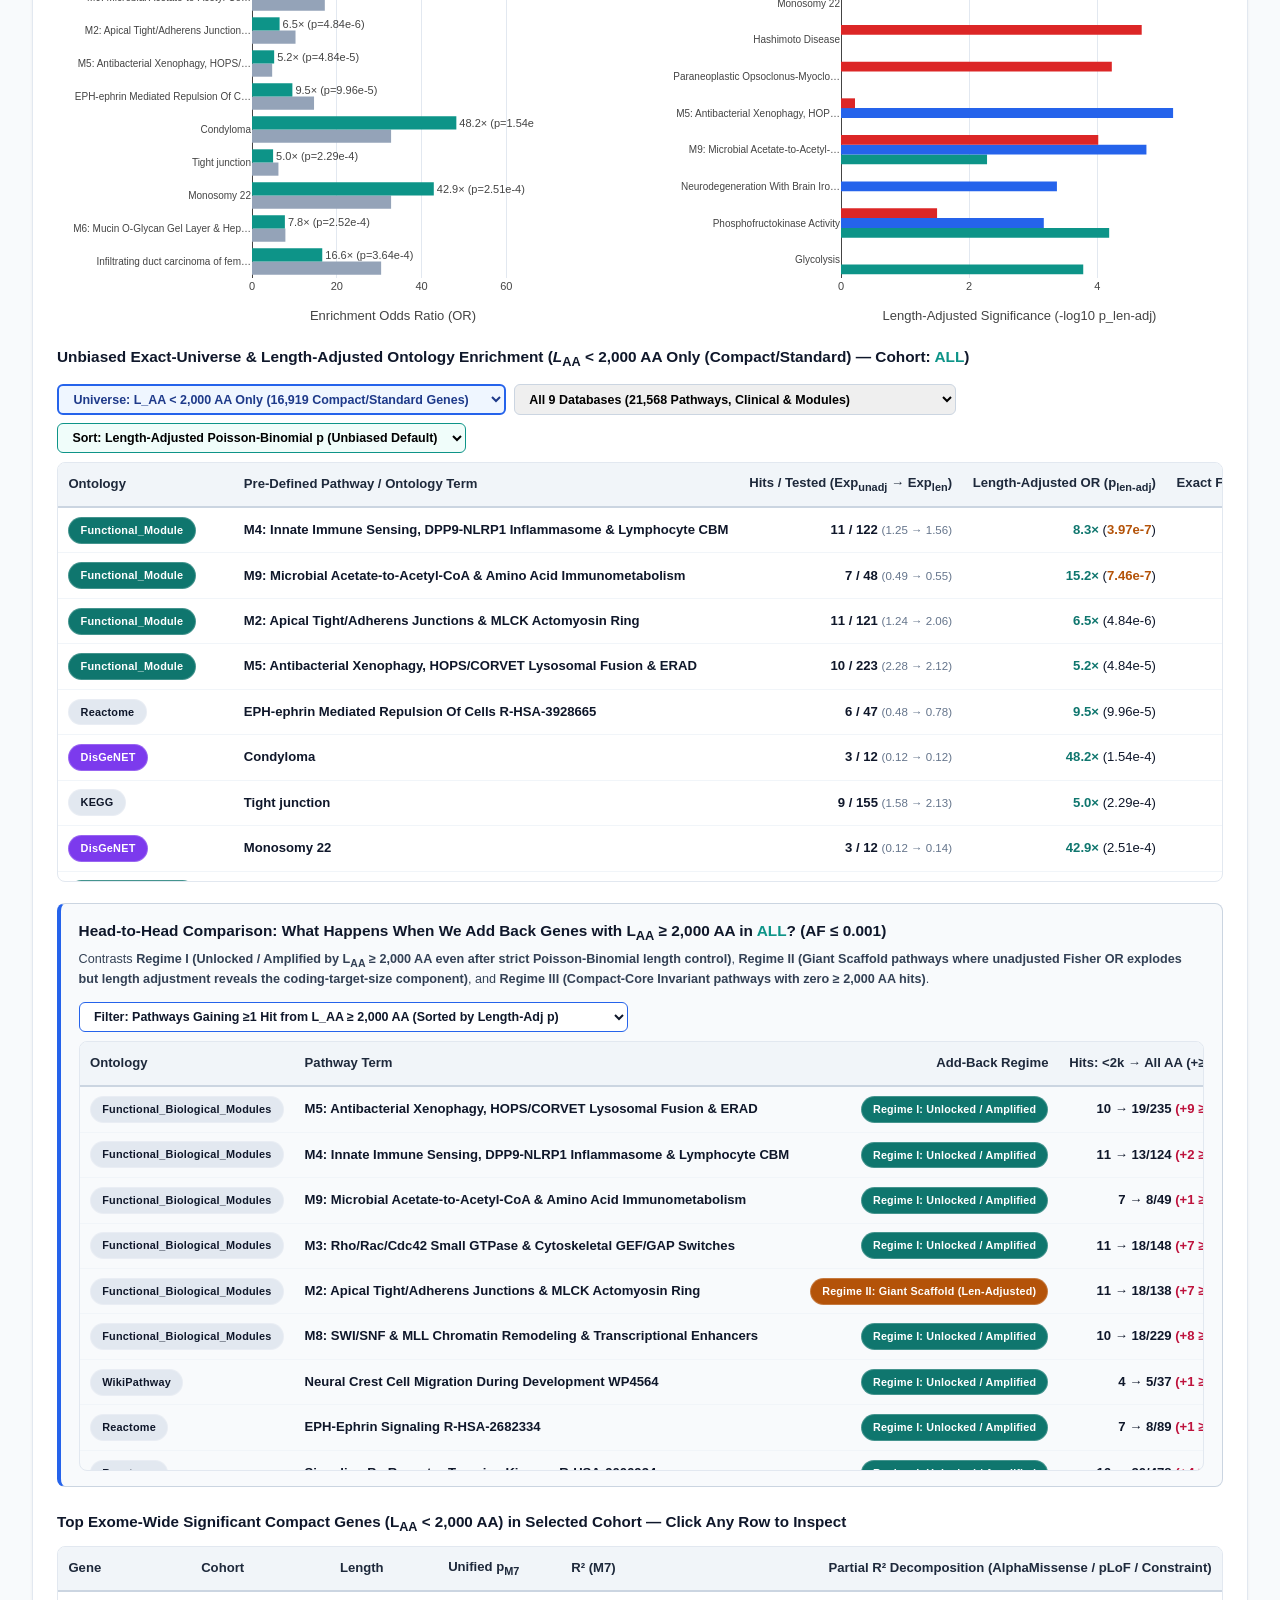
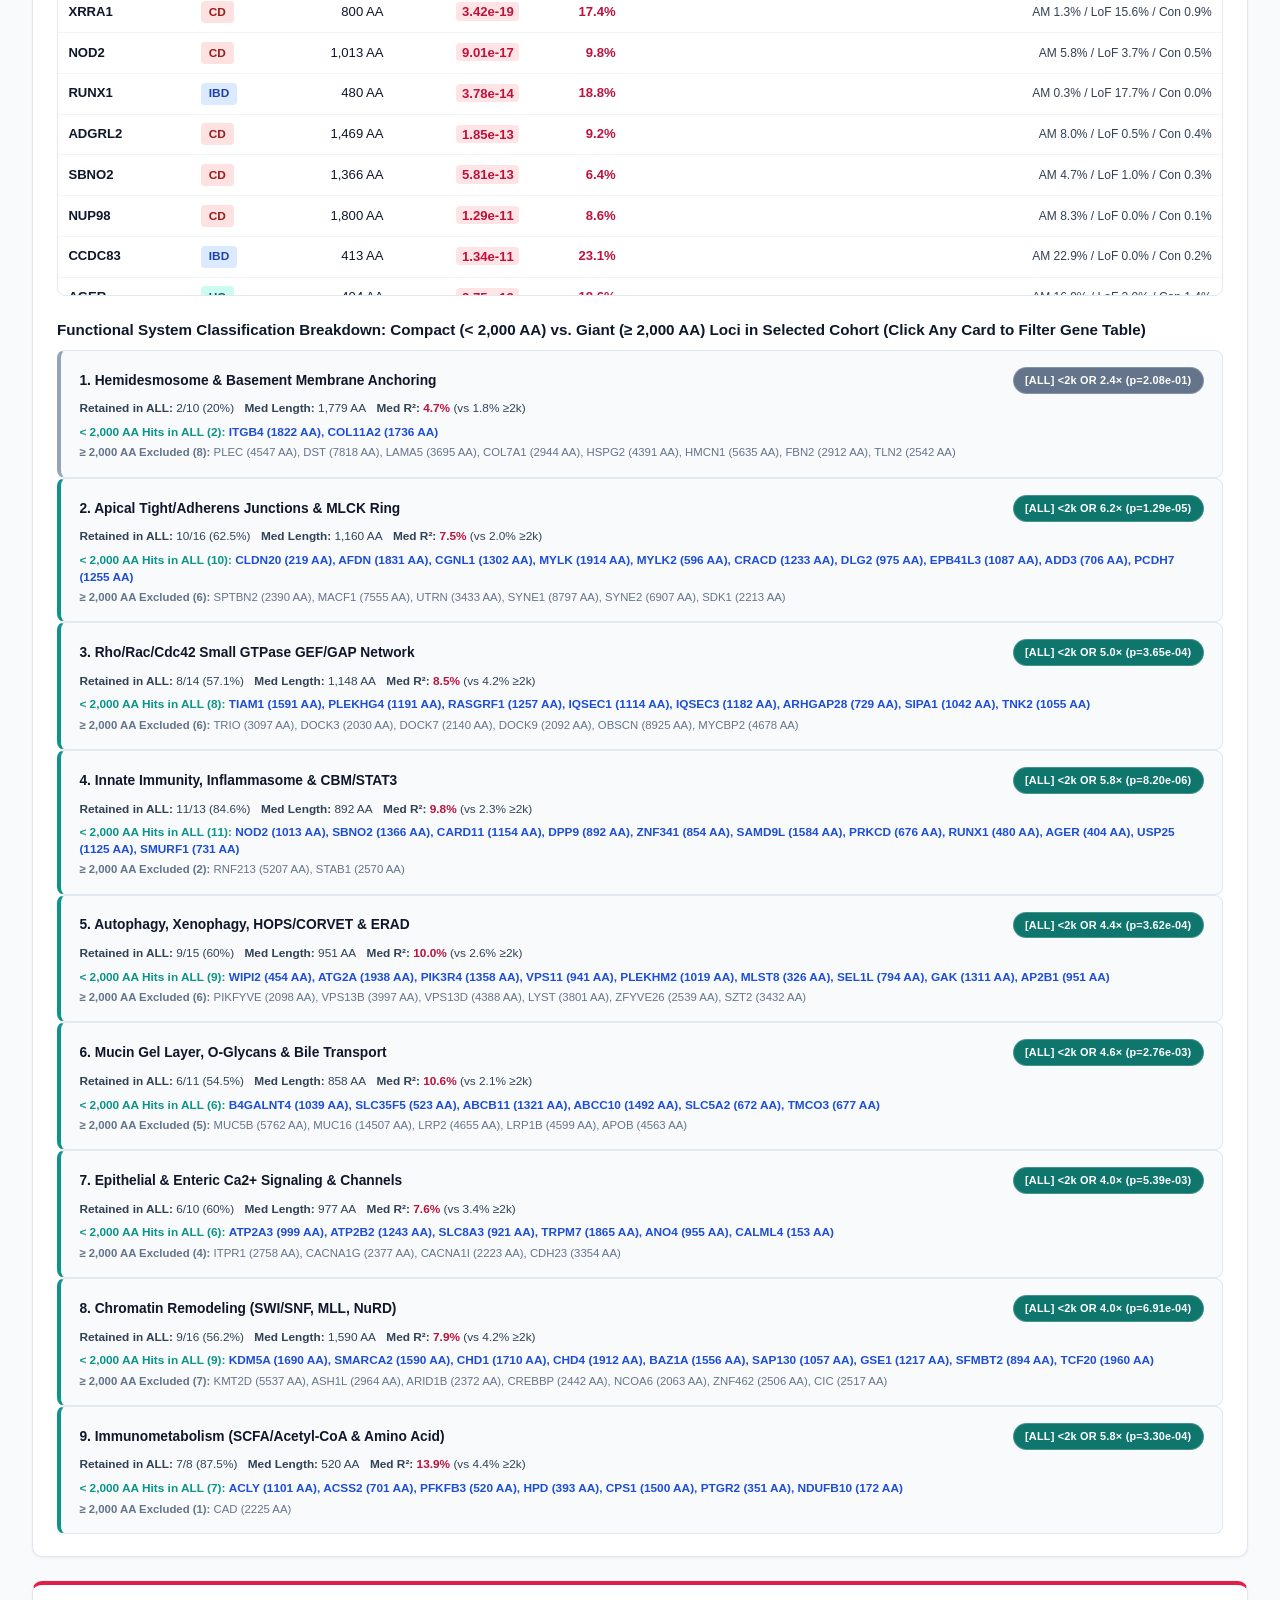
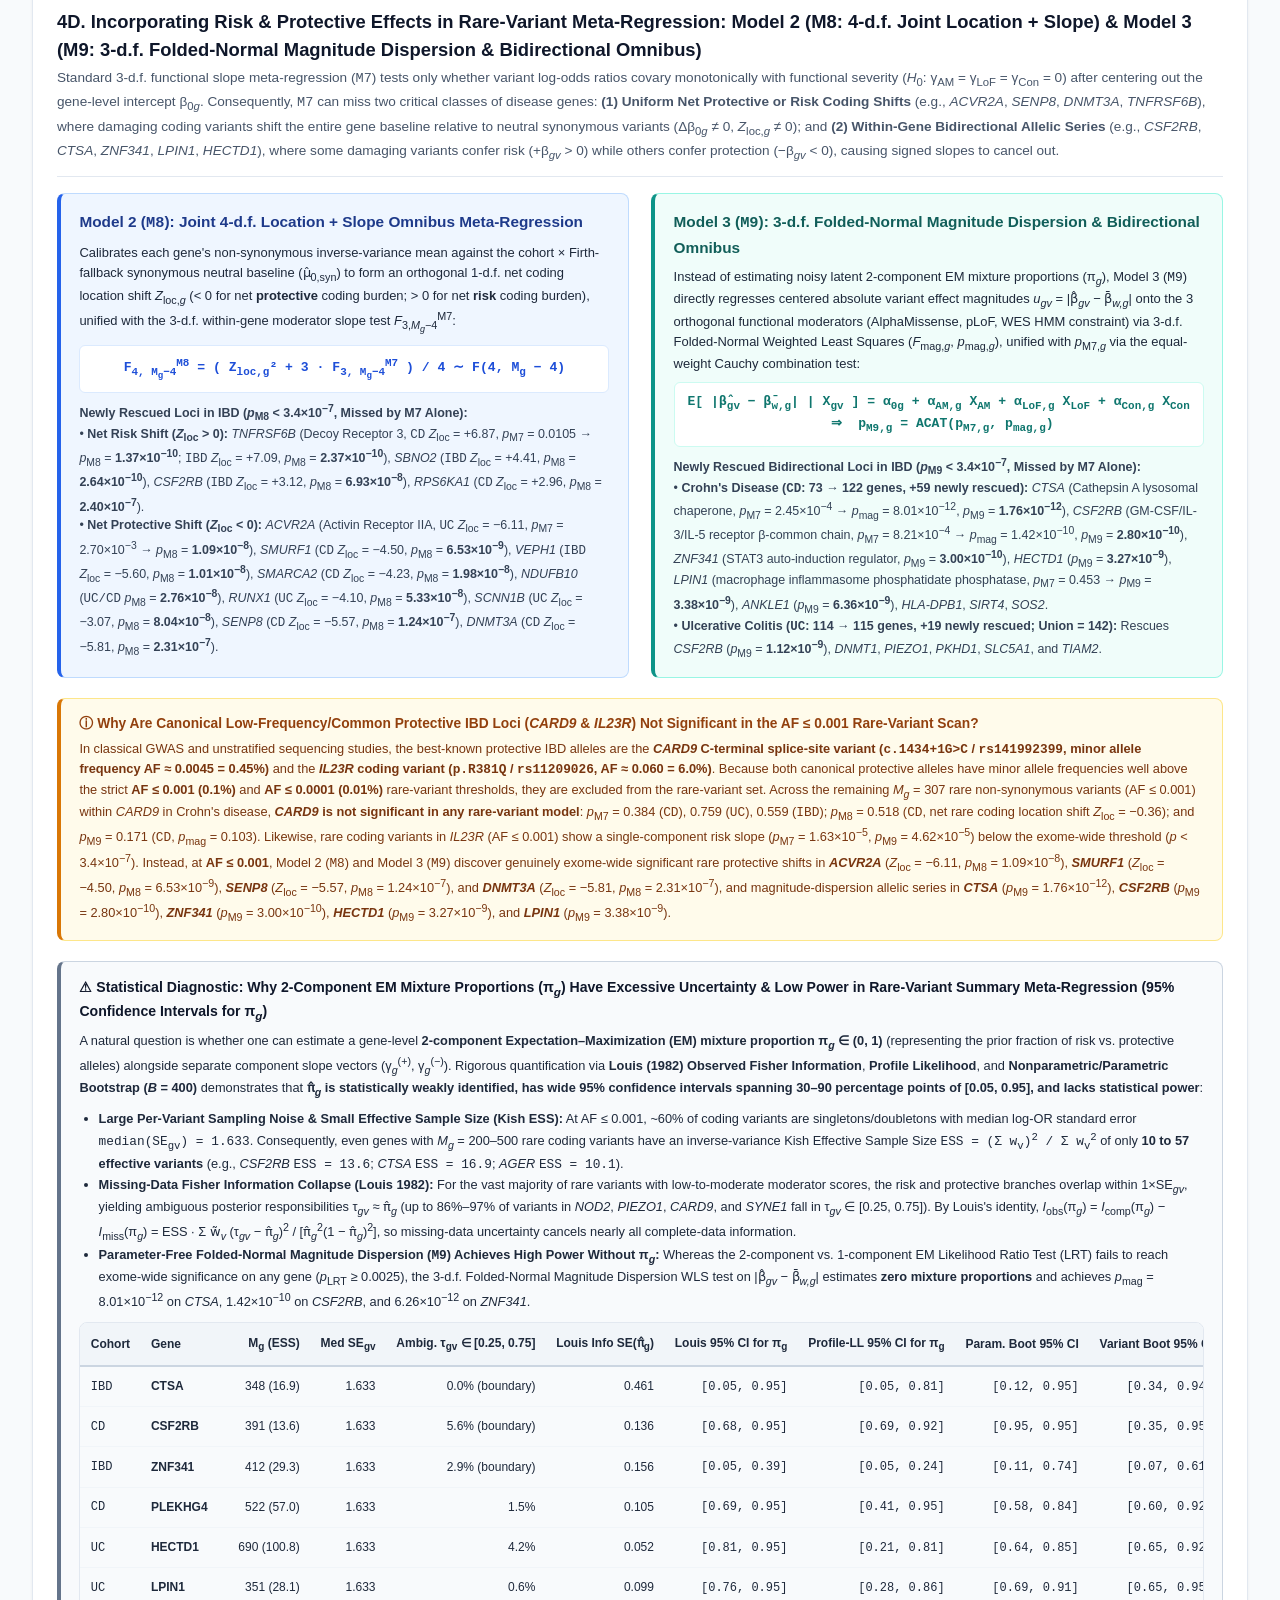
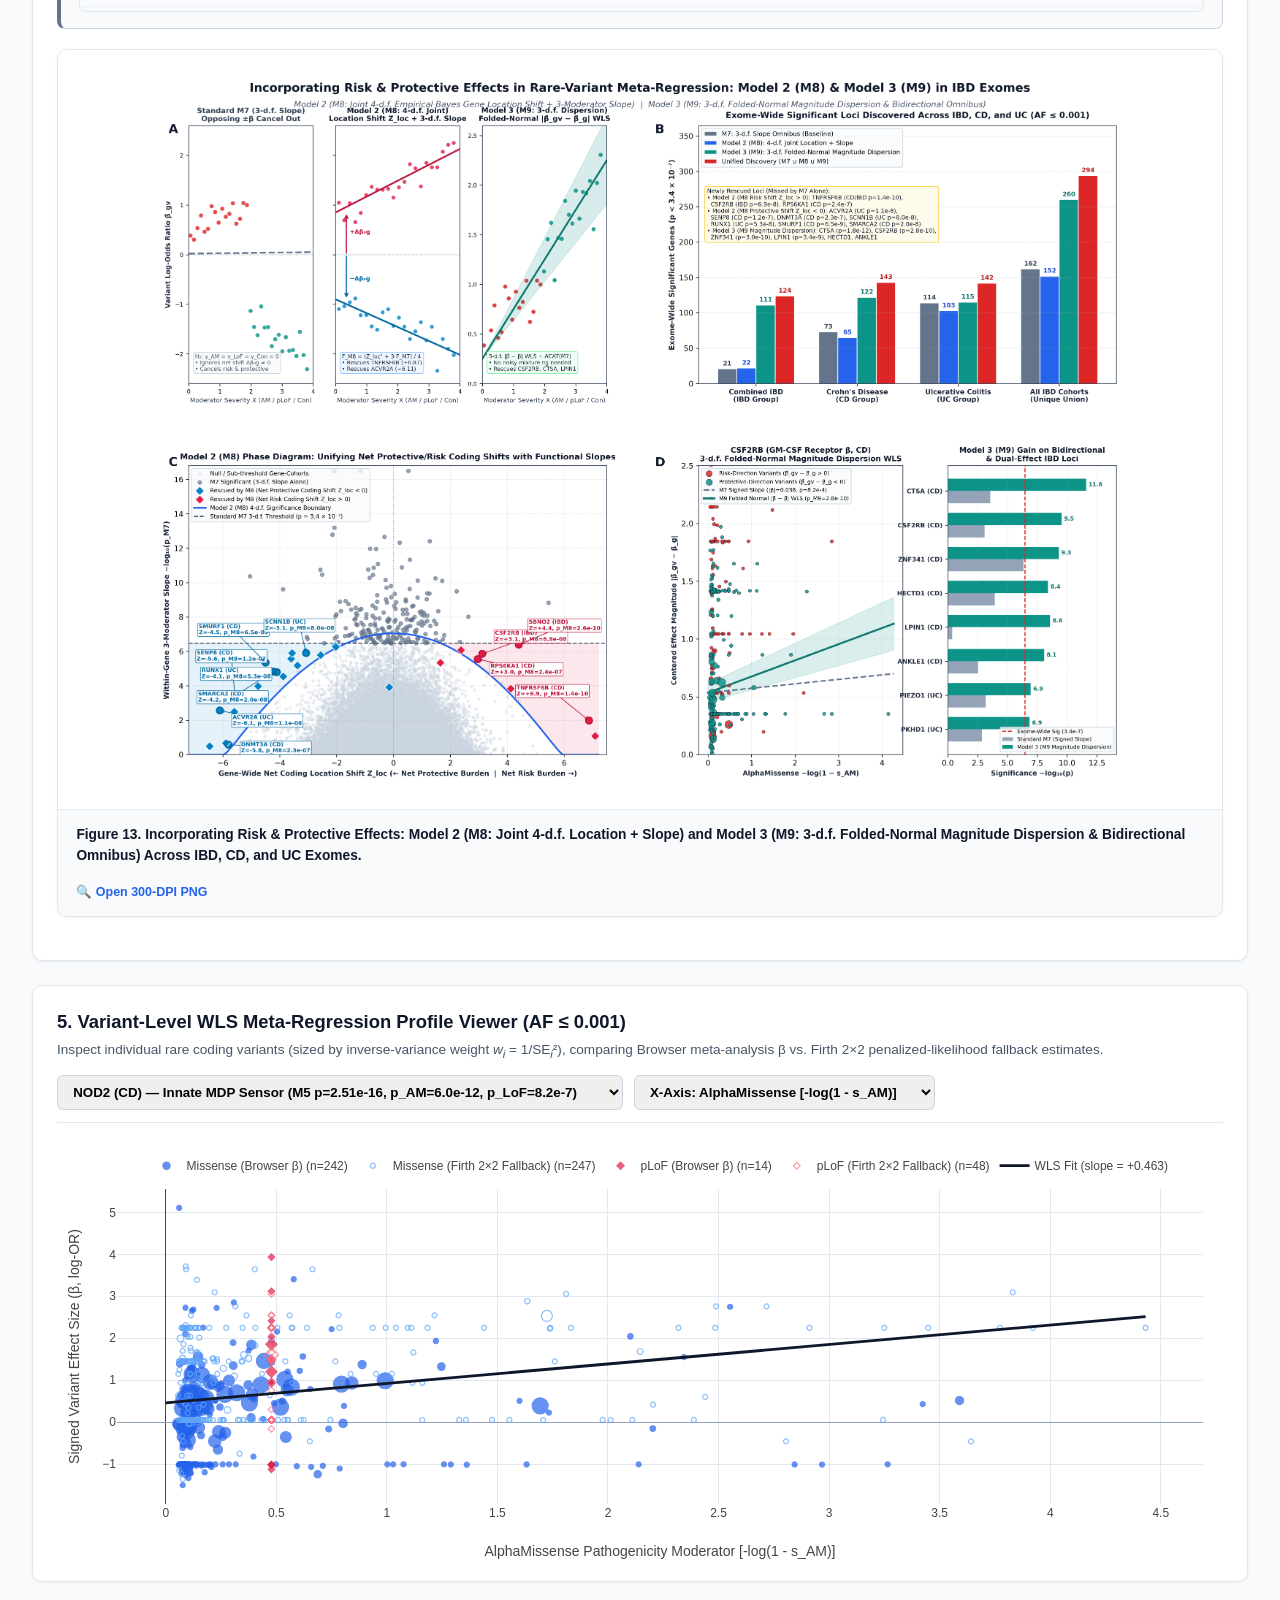
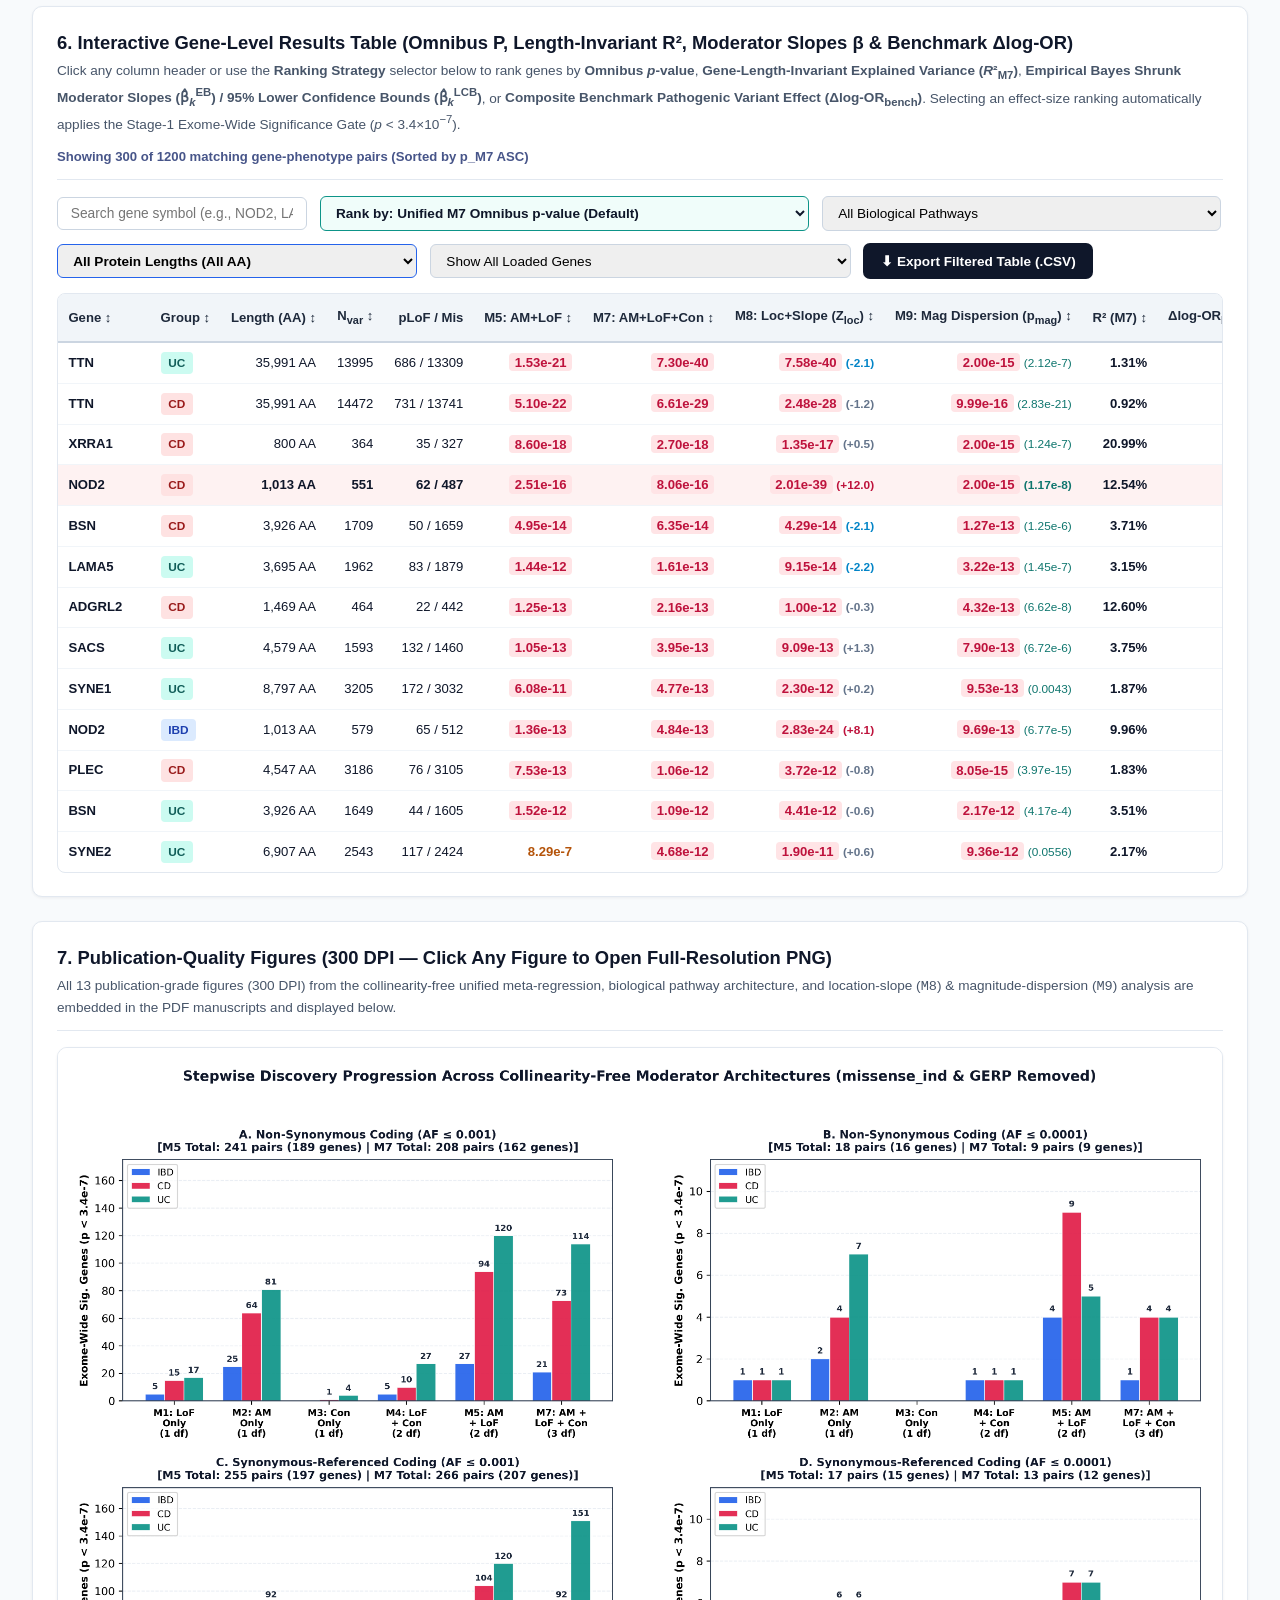
==== commit 7b6ff6f9: "Remove EM mixture proportion (pi) analysis due to excessive uncertainty; update M9 to 3-d.f. Folded-" ====
--- a/index.html
+++ b/index.html
@@ -26,13 +26,13 @@
         <strong>Manuel A. Rivas</strong> &bull; Department of Biomedical Data Science, Stanford University, Stanford, CA, USA 94305
       </p>
       <p class="hero-subtitle">
-        A unified statistical genetics framework integrating Firth 2&times;2 penalized likelihood, orthogonal 3-axis functional severity (AlphaMissense, pLoF, base-pair WES HMM constraint), gene-length-calibrated pathway architecture, and bidirectional risk/protective mixture modeling across Crohn's Disease, Ulcerative Colitis, and Combined IBD.
+        A unified statistical genetics framework integrating Firth 2&times;2 penalized likelihood, orthogonal 3-axis functional severity (AlphaMissense, pLoF, base-pair WES HMM constraint), gene-length-calibrated pathway architecture, and location-slope (<code>M8</code>) &amp; folded-normal magnitude-dispersion (<code>M9</code>) meta-regression across Crohn's Disease, Ulcerative Colitis, and Combined IBD.
       </p>
       <div class="hero-actions">
-        <a href="ibd_unified_metaregression_report.pdf?v=20261029c" target="_blank" class="btn btn-primary" style="background:#0d9488;border-color:#0d9488;">
+        <a href="ibd_unified_metaregression_report.pdf?v=20261030a" target="_blank" class="btn btn-primary" style="background:#0d9488;border-color:#0d9488;">
           &#128196; Download Rare (AF &le; 0.001) Manuscript (PDF)
         </a>
-        <a href="ibd_af0001_ultrarare_metaregression_report.pdf?v=20261029c" target="_blank" class="btn btn-primary">
+        <a href="ibd_af0001_ultrarare_metaregression_report.pdf?v=20261030a" target="_blank" class="btn btn-primary">
           &#128196; Download Ultra-Rare (AF &le; 0.0001) Manuscript (PDF)
         </a>
         <a href="#section-pathways" class="btn btn-outline">
@@ -48,7 +48,7 @@
           &#128269; 6. Gene Prioritization Table
         </a>
         <a href="#section-figures" class="btn btn-outline">
-          &#128444; 7. All 14 Figures (300 DPI)
+          &#128444; 7. All 13 Figures (300 DPI)
         </a>
       </div>
     </div>
@@ -87,7 +87,7 @@
           <select id="ctrl-model">
             <option value="M7" selected>M7: AM + LoF + Constraint (3 d.f. Full Unified)</option>
             <option value="M8">M8 (Model 2): 4-d.f. Joint Location + Slope (Risk &amp; Protective Shift)</option>
-            <option value="M9">M9 (Model 3): 2-Comp EM Sign-Mixture &amp; Bidirectional Dispersion</option>
+            <option value="M9">M9 (Model 3): 3-d.f. Folded-Normal Magnitude Dispersion &amp; Bidirectional Omnibus</option>
             <option value="M5">M5: AM + LoF (2 d.f. Pathogenicity + LoF)</option>
             <option value="M2">M2: AlphaMissense Only (1 d.f.)</option>
             <option value="M4">M4: LoF + Constraint (2 d.f.)</option>
@@ -140,7 +140,7 @@
     <section class="section-card" style="background: linear-gradient(135deg, #f8fafc 0%, #f0fdfa 100%); border: 1px solid #cbd5e1; border-left: 5px solid #0d9488; padding: 1.1rem 1.3rem; margin-bottom: 1.5rem;">
       <div style="display: flex; justify-content: space-between; align-items: baseline; flex-wrap: wrap; gap: 0.5rem; margin-bottom: 0.75rem;">
         <h2 style="font-size: 1.02rem; font-weight: 800; color: #0f172a; margin: 0;">
-          &#129517; Coherent Study Narrative: From Orthogonal Functional Slopes to Bidirectional Allelic Mixtures &amp; Pathway Architecture
+          &#129517; Coherent Study Narrative: From Orthogonal Functional Slopes to Location-Slope &amp; Magnitude Dispersion Architecture
         </h2>
         <span style="font-size: 0.76rem; font-weight: 700; color: #0f766e; background: #ccfbf1; padding: 0.2rem 0.6rem; border-radius: 999px;">
           Interactive 4-Stage Analytical Framework
@@ -160,8 +160,8 @@
           Deconvolves variant sample size (<em>M<sub>g</sub></em> &propto; <em>L</em><sub>AA</sub>, <em>r</em> = +0.905) from length-invariant explained variance <em>R</em>&sup2;, showing that compact proteins (&lt;2,000 AA, 97.4% of exome) explain <strong>3.2&times; higher variance per gene</strong> (8.60% vs. 2.68%) and drive core signaling &amp; enzymatic modules.
         </div>
         <div style="background: #ffffff; border: 1px solid #e2e8f0; border-top: 3px solid #e11d48; border-radius: 6px; padding: 0.75rem 0.9rem;">
-          <div style="font-weight: 800; color: #9f1239; margin-bottom: 0.25rem;">IV. Protective Shifts (M8) &amp; Bidirectional EM (M9) (<a href="#section-bidirectional" style="color:#e11d48;">&sect;4D</a> &amp; <a href="#section-gene-table" style="color:#e11d48;">&sect;6</a>)</div>
-          Incorporates net coding location shifts (<code>M8</code>: e.g., protective <em>ACVR2A</em>, <em>SMURF1</em>, <em>SENP8</em>, <em>DNMT3A</em>; risk <em>TNFRSF6B</em>) and 2-component EM sign-mixtures (<code>M9</code>: e.g., <em>CTSA</em>, <em>CSF2RB</em>, <em>ZNF341</em>, <em>LPIN1</em>), expanding total discovery to <strong>294 unique IBD genes</strong>.
+          <div style="font-weight: 800; color: #9f1239; margin-bottom: 0.25rem;">IV. Protective Shifts (M8) &amp; Magnitude Dispersion (M9) (<a href="#section-bidirectional" style="color:#e11d48;">&sect;4D</a> &amp; <a href="#section-gene-table" style="color:#e11d48;">&sect;6</a>)</div>
+          Incorporates net coding location shifts (<code>M8</code>: e.g., protective <em>ACVR2A</em>, <em>SMURF1</em>, <em>SENP8</em>, <em>DNMT3A</em>; risk <em>TNFRSF6B</em>) and 3-d.f. folded-normal magnitude dispersion WLS (<code>M9</code>: e.g., <em>CTSA</em>, <em>CSF2RB</em>, <em>ZNF341</em>, <em>LPIN1</em>), expanding total discovery to <strong>294 unique IBD genes</strong>.
         </div>
       </div>
     </section>
@@ -578,10 +578,10 @@
       <div class="section-header">
         <div>
           <h2 class="section-title">
-            4D. Incorporating Risk &amp; Protective Effects in Rare-Variant Meta-Regression: Model 2 (M8: 4-d.f. Joint Location + Slope) &amp; Model 3 (M9: 2-Component EM Sign-Mixture &amp; Dispersion)
+            4D. Incorporating Risk &amp; Protective Effects in Rare-Variant Meta-Regression: Model 2 (M8: 4-d.f. Joint Location + Slope) &amp; Model 3 (M9: 3-d.f. Folded-Normal Magnitude Dispersion &amp; Bidirectional Omnibus)
           </h2>
           <p class="section-desc">
-            Standard 3-d.f. functional slope meta-regression (<code>M7</code>) tests only whether variant log-odds ratios covary monotonically with functional severity (<em>H</em><sub>0</sub>: &gamma;<sub>AM</sub> = &gamma;<sub>LoF</sub> = &gamma;<sub>Con</sub> = 0) after centering out the gene-level intercept &beta;<sub>0<em>g</em></sub>. Consequently, <code>M7</code> can miss two critical classes of disease genes: <strong>(1) Uniform Net Protective or Risk Coding Shifts</strong> (e.g., <em>ACVR2A</em>, <em>SENP8</em>, <em>DNMT3A</em>, <em>TNFRSF6B</em>), where damaging coding variants shift the entire gene baseline relative to neutral synonymous variants (&Delta;&beta;<sub>0<em>g</em></sub> &ne; 0, <em>Z</em><sub>loc,<em>g</em></sub> &ne; 0); and <strong>(2) Within-Gene Bidirectional Allelic Series</strong> (e.g., <em>CSF2RB</em>, <em>CTSA</em>, <em>ZNF341</em>, <em>LPIN1</em>, <em>HECTD1</em>), where a fraction &pi;<sub><em>g</em></sub> of damaging variants confer risk (+&beta;<sub><em>gv</em></sub> &gt; 0) while a fraction (1 &minus; &pi;<sub><em>g</em></sub>) confer protection (&minus;&beta;<sub><em>gv</em></sub> &lt; 0), causing signed slopes to cancel out.
+            Standard 3-d.f. functional slope meta-regression (<code>M7</code>) tests only whether variant log-odds ratios covary monotonically with functional severity (<em>H</em><sub>0</sub>: &gamma;<sub>AM</sub> = &gamma;<sub>LoF</sub> = &gamma;<sub>Con</sub> = 0) after centering out the gene-level intercept &beta;<sub>0<em>g</em></sub>. Consequently, <code>M7</code> can miss two critical classes of disease genes: <strong>(1) Uniform Net Protective or Risk Coding Shifts</strong> (e.g., <em>ACVR2A</em>, <em>SENP8</em>, <em>DNMT3A</em>, <em>TNFRSF6B</em>), where damaging coding variants shift the entire gene baseline relative to neutral synonymous variants (&Delta;&beta;<sub>0<em>g</em></sub> &ne; 0, <em>Z</em><sub>loc,<em>g</em></sub> &ne; 0); and <strong>(2) Within-Gene Bidirectional Allelic Series</strong> (e.g., <em>CSF2RB</em>, <em>CTSA</em>, <em>ZNF341</em>, <em>LPIN1</em>, <em>HECTD1</em>), where some damaging variants confer risk (+&beta;<sub><em>gv</em></sub> &gt; 0) while others confer protection (&minus;&beta;<sub><em>gv</em></sub> &lt; 0), causing signed slopes to cancel out.
           </p>
         </div>
       </div>
@@ -607,17 +607,17 @@
 
         <div style="background: #f0fdfa; border: 1px solid #99f6e4; border-left: 4px solid #0d9488; border-radius: 8px; padding: 1.0rem 1.15rem;">
           <h3 style="margin: 0 0 0.45rem 0; font-size: 0.96rem; font-weight: 700; color: #115e59;">
-            Model 3 (<code>M9</code>): 2-Component Latent Sign-Mixture (EM) &amp; Bidirectional Dispersion
+            Model 3 (<code>M9</code>): 3-d.f. Folded-Normal Magnitude Dispersion &amp; Bidirectional Omnibus
           </h3>
           <p style="font-size: 0.81rem; color: #1e293b; line-height: 1.55; margin: 0 0 0.5rem 0;">
-            Models each coding variant <em>v</em> as arising from a latent binary mixture of a <strong>Risk trajectory</strong> (<em>z<sub>gv</sub></em> = +1, prior &pi;<sub><em>g</em></sub>, non-negative slopes &gamma;<sub><em>g</em></sub><sup>(+)</sup> &ge; 0) and an opposing <strong>Protective trajectory</strong> (<em>z<sub>gv</sub></em> = &minus;1, prior 1 &minus; &pi;<sub><em>g</em></sub>, slopes &minus;&gamma;<sub><em>g</em></sub><sup>(&minus;)</sup> &le; 0) via 6-step Expectation&ndash;Maximization (EM), paired with the 3-d.f. Folded-Normal Magnitude Dispersion WLS test on |&beta;&#770;<sub><em>gv</em></sub> &minus; &beta;&#772;<sub><em>w,g</em></sub>| (<em>F</em><sub>mag,<em>g</em></sub>, <em>p</em><sub>mag,<em>g</em></sub>) via equal-weight Cauchy combination:
+            Instead of estimating noisy latent 2-component EM mixture proportions (&pi;<sub><em>g</em></sub>), Model 3 (<code>M9</code>) directly regresses centered absolute variant effect magnitudes <em>u<sub>gv</sub></em> = |&beta;&#770;<sub><em>gv</em></sub> &minus; &beta;&#772;<sub><em>w,g</em></sub>| onto the 3 orthogonal functional moderators (AlphaMissense, pLoF, WES HMM constraint) via 3-d.f. Folded-Normal Weighted Least Squares (<em>F</em><sub>mag,<em>g</em></sub>, <em>p</em><sub>mag,<em>g</em></sub>), unified with <em>p</em><sub>M7,<em>g</em></sub> via the equal-weight Cauchy combination test:
           </p>
           <div style="background: #ffffff; border: 1px solid #ccfbf1; border-radius: 6px; padding: 0.55rem 0.8rem; font-family: 'Courier New', monospace; font-size: 0.82rem; font-weight: 700; color: #0f766e; margin-bottom: 0.5rem; text-align: center;">
-            &beta;&#770;<sub>gv</sub> | X<sub>gv</sub> &sim; &pi;<sub>g</sub> N(&beta;<sub>0g</sub> + X&#771;<sub>gv</sub><sup>&#8868;</sup>&gamma;<sub>g</sub><sup>(+)</sup>, s<sub>gv</sub>&sup2;) + (1&minus;&pi;<sub>g</sub>) N(&beta;<sub>0g</sub> &minus; X&#771;<sub>gv</sub><sup>&#8868;</sup>&gamma;<sub>g</sub><sup>(&minus;)</sup>, s<sub>gv</sub>&sup2;)
+            E[ |&beta;&#770;<sub>gv</sub> &minus; &beta;&#772;<sub>w,g</sub>| | X<sub>gv</sub> ] = &alpha;<sub>0g</sub> + &alpha;<sub>AM,g</sub> X<sub>AM</sub> + &alpha;<sub>LoF,g</sub> X<sub>LoF</sub> + &alpha;<sub>Con,g</sub> X<sub>Con</sub> &nbsp;&rArr;&nbsp; p<sub>M9,g</sub> = ACAT(p<sub>M7,g</sub>, p<sub>mag,g</sub>)
           </div>
           <div style="font-size: 0.78rem; color: #334155; line-height: 1.5;">
             <strong>Newly Rescued Bidirectional Loci in IBD (<em>p</em><sub>M9</sub> &lt; 3.4&times;10<sup>&minus;7</sup>, Missed by M7 Alone):</strong><br>
-            &bull; <strong>Crohn's Disease (<code>CD</code>: 73 &rarr; 122 genes, +59 newly rescued):</strong> <em>CTSA</em> (Cathepsin A lysosomal chaperone, &pi;<sub>+</sub> = 0.52, <em>p</em><sub>M7</sub> = 2.45&times;10<sup>&minus;4</sup> &rarr; <em>p</em><sub>M9</sub> = <strong>1.76&times;10<sup>&minus;12</sup></strong>), <em>CSF2RB</em> (GM-CSF/IL-3/IL-5 receptor &beta;-common chain, &pi;<sub>+</sub> = 0.56, &gamma;<sub>AM</sub><sup>(+)</sup> = +0.14 vs. &gamma;<sub>AM</sub><sup>(&minus;)</sup> = &minus;0.15, <em>p</em><sub>M7</sub> = 8.21&times;10<sup>&minus;4</sup> &rarr; <em>p</em><sub>M9</sub> = <strong>2.80&times;10<sup>&minus;10</sup></strong>), <em>ZNF341</em> (STAT3 auto-induction regulator, <em>p</em><sub>M9</sub> = <strong>3.00&times;10<sup>&minus;10</sup></strong>), <em>HECTD1</em> (<em>p</em><sub>M9</sub> = <strong>3.27&times;10<sup>&minus;9</sup></strong>), <em>LPIN1</em> (macrophage inflammasome phosphatidate phosphatase, <em>p</em><sub>M7</sub> = 0.453 &rarr; <em>p</em><sub>M9</sub> = <strong>3.38&times;10<sup>&minus;9</sup></strong>), <em>ANKLE1</em> (<em>p</em><sub>M9</sub> = <strong>6.36&times;10<sup>&minus;9</sup></strong>), <em>HLA-DPB1</em>, <em>SIRT4</em>, <em>SOS2</em>.<br>
+            &bull; <strong>Crohn's Disease (<code>CD</code>: 73 &rarr; 122 genes, +59 newly rescued):</strong> <em>CTSA</em> (Cathepsin A lysosomal chaperone, <em>p</em><sub>M7</sub> = 2.45&times;10<sup>&minus;4</sup> &rarr; <em>p</em><sub>mag</sub> = 8.01&times;10<sup>&minus;12</sup>, <em>p</em><sub>M9</sub> = <strong>1.76&times;10<sup>&minus;12</sup></strong>), <em>CSF2RB</em> (GM-CSF/IL-3/IL-5 receptor &beta;-common chain, <em>p</em><sub>M7</sub> = 8.21&times;10<sup>&minus;4</sup> &rarr; <em>p</em><sub>mag</sub> = 1.42&times;10<sup>&minus;10</sup>, <em>p</em><sub>M9</sub> = <strong>2.80&times;10<sup>&minus;10</sup></strong>), <em>ZNF341</em> (STAT3 auto-induction regulator, <em>p</em><sub>M9</sub> = <strong>3.00&times;10<sup>&minus;10</sup></strong>), <em>HECTD1</em> (<em>p</em><sub>M9</sub> = <strong>3.27&times;10<sup>&minus;9</sup></strong>), <em>LPIN1</em> (macrophage inflammasome phosphatidate phosphatase, <em>p</em><sub>M7</sub> = 0.453 &rarr; <em>p</em><sub>M9</sub> = <strong>3.38&times;10<sup>&minus;9</sup></strong>), <em>ANKLE1</em> (<em>p</em><sub>M9</sub> = <strong>6.36&times;10<sup>&minus;9</sup></strong>), <em>HLA-DPB1</em>, <em>SIRT4</em>, <em>SOS2</em>.<br>
             &bull; <strong>Ulcerative Colitis (<code>UC</code>: 114 &rarr; 115 genes, +19 newly rescued; Union = 142):</strong> Rescues <em>CSF2RB</em> (<em>p</em><sub>M9</sub> = <strong>1.12&times;10<sup>&minus;9</sup></strong>), <em>DNMT1</em>, <em>PIEZO1</em>, <em>PKHD1</em>, <em>SLC5A1</em>, and <em>TIAM2</em>.
           </div>
         </div>
@@ -628,45 +628,65 @@
         <div style="font-weight: 800; color: #92400e; margin-bottom: 0.25rem; font-size: 0.86rem;">
           &#9432; Why Are Canonical Low-Frequency/Common Protective IBD Loci (<em>CARD9</em> &amp; <em>IL23R</em>) Not Significant in the AF &le; 0.001 Rare-Variant Scan?
         </div>
-        In classical GWAS and unstratified sequencing studies, the best-known protective IBD alleles are the <strong><em>CARD9</em> C-terminal splice-site variant (<code>c.1434+1G&gt;C</code> / <code>rs141992399</code>, minor allele frequency AF &approx; 0.0045 = 0.45%)</strong> and the <strong><em>IL23R</em> coding variant (<code>p.R381Q</code> / <code>rs11209026</code>, AF &approx; 0.060 = 6.0%)</strong>. Because both canonical protective alleles have minor allele frequencies well above the strict <strong>AF &le; 0.001 (0.1%)</strong> and <strong>AF &le; 0.0001 (0.01%)</strong> rare-variant thresholds, they are excluded from the rare-variant set. Across the remaining <em>M<sub>g</sub></em> = 307 rare non-synonymous variants (AF &le; 0.001) within <em>CARD9</em> in Crohn's disease, <strong><em>CARD9</em> is not significant in any rare-variant model</strong>: <em>p</em><sub>M7</sub> = 0.384 (<code>CD</code>), 0.759 (<code>UC</code>), 0.559 (<code>IBD</code>); <em>p</em><sub>M8</sub> = 0.518 (<code>CD</code>, net rare coding location shift <em>Z</em><sub>loc</sub> = &minus;0.36); and <em>p</em><sub>M9</sub> = 0.171 (<code>CD</code>, <em>p</em><sub>mag</sub> = 0.103). Likewise, rare coding variants in <em>IL23R</em> (AF &le; 0.001) show a single-component risk slope (<em>p</em><sub>M7</sub> = 1.63&times;10<sup>&minus;5</sup>, <em>p</em><sub>M9</sub> = 4.62&times;10<sup>&minus;5</sup>) below the exome-wide threshold (<em>p</em> &lt; 3.4&times;10<sup>&minus;7</sup>). Instead, at <strong>AF &le; 0.001</strong>, Model 2 (<code>M8</code>) and Model 3 (<code>M9</code>) discover genuinely exome-wide significant rare protective shifts in <strong><em>ACVR2A</em></strong> (<em>Z</em><sub>loc</sub> = &minus;6.11, <em>p</em><sub>M8</sub> = 1.09&times;10<sup>&minus;8</sup>), <strong><em>SMURF1</em></strong> (<em>Z</em><sub>loc</sub> = &minus;4.50, <em>p</em><sub>M8</sub> = 6.53&times;10<sup>&minus;9</sup>), <strong><em>SENP8</em></strong> (<em>Z</em><sub>loc</sub> = &minus;5.57, <em>p</em><sub>M8</sub> = 1.24&times;10<sup>&minus;7</sup>), and <strong><em>DNMT3A</em></strong> (<em>Z</em><sub>loc</sub> = &minus;5.81, <em>p</em><sub>M8</sub> = 2.31&times;10<sup>&minus;7</sup>), and 2-component bidirectional allelic series in <strong><em>CTSA</em></strong> (<em>p</em><sub>M9</sub> = 1.76&times;10<sup>&minus;12</sup>, &pi;&#770;<sub>+</sub> = 45.8%), <strong><em>CSF2RB</em></strong> (<em>p</em><sub>M9</sub> = 2.80&times;10<sup>&minus;10</sup>, &pi;&#770;<sub>+</sub> = 45.6%), <strong><em>ZNF341</em></strong> (<em>p</em><sub>M9</sub> = 3.00&times;10<sup>&minus;10</sup>), <strong><em>HECTD1</em></strong> (<em>p</em><sub>M9</sub> = 3.27&times;10<sup>&minus;9</sup>), and <strong><em>LPIN1</em></strong> (<em>p</em><sub>M9</sub> = 3.38&times;10<sup>&minus;9</sup>).
-      </div>
-
-      <!-- INTERACTIVE 2-COMPONENT EM MIXTURE PROPORTIONS & MIRRORED SLOPES CHARTS -->
-      <div style="margin-bottom: 1.25rem; background: #f8fafc; border: 1px solid #cbd5e1; border-left: 4px solid #e11d48; border-radius: 8px; padding: 0.95rem 1.1rem;">
-        <div style="display: flex; justify-content: space-between; align-items: center; gap: 0.75rem; flex-wrap: wrap; margin-bottom: 0.55rem;">
-          <div>
-            <h3 style="font-size: 0.96rem; font-weight: 700; color: #0f172a; margin: 0 0 0.2rem 0;">
-              Interactive EM Two-Component Sign-Mixture Proportions (&pi;&#770;<sub>+,<em>g</em></sub> Risk vs. &pi;&#770;<sub>&minus;,<em>g</em></sub> Protective) &amp; Opposing Slopes for Significant 2-Component Loci
-            </h3>
-            <p style="font-size: 0.79rem; color: #334155; margin: 0;">
-              Visualizes genes in the active cohort where the <strong>2-Component EM Sign-Mixture &amp; Dispersion model (<code>M9</code>)</strong> is statistically significant in the existence of two opposing allelic components (&gamma;&#770;<sub>AM</sub><sup>(+)</sup> &gt; 0 and &gamma;&#770;<sub>AM</sub><sup>(&minus;)</sup> &gt; 0, interior mixture proportion 0.15 &le; &pi;&#770;<sub>+</sub> &le; 0.85, and <em>p</em><sub>mag</sub> &lt; <em>p</em><sub>M7</sub>).
-            </p>
-          </div>
-        </div>
-        <div class="chart-row-2col">
-          <div id="plot-m9-mixture-proportions" class="plot-box" style="height: 440px;"></div>
-          <div id="plot-m9-butterfly-slopes" class="plot-box" style="height: 440px;"></div>
-        </div>
-      </div>
-
-      <!-- EMBEDDED HIGH-IMPACT FIGURE 13 & FIGURE 14 -->
-      <div class="chart-row-2col" style="margin-bottom: 1.25rem;">
-        <div class="fig-card">
-          <a href="assets/fig13_bidirectional_m8_m9_architecture.png?v=20261029c" target="_blank">
-            <img src="assets/fig13_bidirectional_m8_m9_architecture.png?v=20261029c" alt="Figure 13: Incorporating Risk and Protective Effects via Model 2 (M8) and Model 3 (M9) in IBD Exomes" />
-          </a>
-          <div class="fig-caption">
-            <span><strong>Figure 13. Incorporating Risk &amp; Protective Effects: Model 2 (M8: Joint 4-d.f. Location + Slope) and Model 3 (M9: 2-Component Latent Sign-Mixture EM &amp; Dispersion) Across IBD, CD, and UC Exomes.</strong></span>
-            <a class="fig-open-link" href="assets/fig13_bidirectional_m8_m9_architecture.png?v=20261029c" target="_blank">&#128269; Open 300-DPI PNG</a>
-          </div>
-        </div>
-        <div class="fig-card">
-          <a href="assets/fig14_em_2component_mixture_proportions.png?v=20261029c" target="_blank">
-            <img src="assets/fig14_em_2component_mixture_proportions.png?v=20261029c" alt="Figure 14: Visualizing Two-Component EM Mixture Proportions (pi+ Risk vs pi- Protective) and Opposing Moderator Slopes in IBD" />
-          </a>
-          <div class="fig-caption">
-            <span><strong>Figure 14. Visualizing EM Mixture Proportions (&pi;&#770;<sub>+</sub> Risk vs. &pi;&#770;<sub>&minus;</sub> Protective), Opposing Moderator Slopes, Phase Space, and Bimodal Variant Responsibilities for Significant 2-Component IBD Loci (<em>CTSA, CSF2RB, ZNF341, LPIN1</em>).</strong></span>
-            <a class="fig-open-link" href="assets/fig14_em_2component_mixture_proportions.png?v=20261029c" target="_blank">&#128269; Open 300-DPI PNG</a>
+        In classical GWAS and unstratified sequencing studies, the best-known protective IBD alleles are the <strong><em>CARD9</em> C-terminal splice-site variant (<code>c.1434+1G&gt;C</code> / <code>rs141992399</code>, minor allele frequency AF &approx; 0.0045 = 0.45%)</strong> and the <strong><em>IL23R</em> coding variant (<code>p.R381Q</code> / <code>rs11209026</code>, AF &approx; 0.060 = 6.0%)</strong>. Because both canonical protective alleles have minor allele frequencies well above the strict <strong>AF &le; 0.001 (0.1%)</strong> and <strong>AF &le; 0.0001 (0.01%)</strong> rare-variant thresholds, they are excluded from the rare-variant set. Across the remaining <em>M<sub>g</sub></em> = 307 rare non-synonymous variants (AF &le; 0.001) within <em>CARD9</em> in Crohn's disease, <strong><em>CARD9</em> is not significant in any rare-variant model</strong>: <em>p</em><sub>M7</sub> = 0.384 (<code>CD</code>), 0.759 (<code>UC</code>), 0.559 (<code>IBD</code>); <em>p</em><sub>M8</sub> = 0.518 (<code>CD</code>, net rare coding location shift <em>Z</em><sub>loc</sub> = &minus;0.36); and <em>p</em><sub>M9</sub> = 0.171 (<code>CD</code>, <em>p</em><sub>mag</sub> = 0.103). Likewise, rare coding variants in <em>IL23R</em> (AF &le; 0.001) show a single-component risk slope (<em>p</em><sub>M7</sub> = 1.63&times;10<sup>&minus;5</sup>, <em>p</em><sub>M9</sub> = 4.62&times;10<sup>&minus;5</sup>) below the exome-wide threshold (<em>p</em> &lt; 3.4&times;10<sup>&minus;7</sup>). Instead, at <strong>AF &le; 0.001</strong>, Model 2 (<code>M8</code>) and Model 3 (<code>M9</code>) discover genuinely exome-wide significant rare protective shifts in <strong><em>ACVR2A</em></strong> (<em>Z</em><sub>loc</sub> = &minus;6.11, <em>p</em><sub>M8</sub> = 1.09&times;10<sup>&minus;8</sup>), <strong><em>SMURF1</em></strong> (<em>Z</em><sub>loc</sub> = &minus;4.50, <em>p</em><sub>M8</sub> = 6.53&times;10<sup>&minus;9</sup>), <strong><em>SENP8</em></strong> (<em>Z</em><sub>loc</sub> = &minus;5.57, <em>p</em><sub>M8</sub> = 1.24&times;10<sup>&minus;7</sup>), and <strong><em>DNMT3A</em></strong> (<em>Z</em><sub>loc</sub> = &minus;5.81, <em>p</em><sub>M8</sub> = 2.31&times;10<sup>&minus;7</sup>), and magnitude-dispersion allelic series in <strong><em>CTSA</em></strong> (<em>p</em><sub>M9</sub> = 1.76&times;10<sup>&minus;12</sup>), <strong><em>CSF2RB</em></strong> (<em>p</em><sub>M9</sub> = 2.80&times;10<sup>&minus;10</sup>), <strong><em>ZNF341</em></strong> (<em>p</em><sub>M9</sub> = 3.00&times;10<sup>&minus;10</sup>), <strong><em>HECTD1</em></strong> (<em>p</em><sub>M9</sub> = 3.27&times;10<sup>&minus;9</sup>), and <strong><em>LPIN1</em></strong> (<em>p</em><sub>M9</sub> = 3.38&times;10<sup>&minus;9</sup>).
+      </div>
+
+      <!-- STATISTICAL DIAGNOSTIC: WHY 2-COMPONENT EM MIXTURE PROPORTIONS (PI_G) ARE OMITTED (95% CIs) -->
+      <div style="margin-bottom: 1.25rem; background: #f8fafc; border: 1px solid #cbd5e1; border-left: 4px solid #64748b; border-radius: 8px; padding: 0.95rem 1.15rem; font-size: 0.8rem; color: #1e293b; line-height: 1.55;">
+        <div style="font-weight: 800; color: #0f172a; margin-bottom: 0.35rem; font-size: 0.88rem;">
+          &#9888; Statistical Diagnostic: Why 2-Component EM Mixture Proportions (&pi;<sub><em>g</em></sub>) Have Excessive Uncertainty &amp; Low Power in Rare-Variant Summary Meta-Regression (95% Confidence Intervals for &pi;<sub><em>g</em></sub>)
+        </div>
+        <p style="margin: 0 0 0.55rem 0;">
+          A natural question is whether one can estimate a gene-level <strong>2-component Expectation&ndash;Maximization (EM) mixture proportion &pi;<sub><em>g</em></sub> &isin; (0, 1)</strong> (representing the prior fraction of risk vs. protective alleles) alongside separate component slope vectors (&gamma;<sub><em>g</em></sub><sup>(+)</sup>, &gamma;<sub><em>g</em></sub><sup>(&minus;)</sup>). Rigorous quantification via <strong>Louis (1982) Observed Fisher Information</strong>, <strong>Profile Likelihood</strong>, and <strong>Nonparametric/Parametric Bootstrap (<em>B</em> = 400)</strong> demonstrates that <strong>&pi;&#770;<sub><em>g</em></sub> is statistically weakly identified, has wide 95% confidence intervals spanning 30&ndash;90 percentage points of [0.05, 0.95], and lacks statistical power</strong>:
+        </p>
+        <ul style="margin: 0 0 0.65rem 1.2rem; padding: 0;">
+          <li><strong>Large Per-Variant Sampling Noise &amp; Small Effective Sample Size (Kish ESS):</strong> At AF &le; 0.001, ~60% of coding variants are singletons/doubletons with median log-OR standard error <code>median(SE<sub>gv</sub>) = 1.633</code>. Consequently, even genes with <em>M<sub>g</sub></em> = 200&ndash;500 rare coding variants have an inverse-variance Kish Effective Sample Size <code>ESS = (&Sigma; w<sub>v</sub>)<sup>2</sup> / &Sigma; w<sub>v</sub><sup>2</sup></code> of only <strong>10 to 57 effective variants</strong> (e.g., <em>CSF2RB</em> <code>ESS = 13.6</code>; <em>CTSA</em> <code>ESS = 16.9</code>; <em>AGER</em> <code>ESS = 10.1</code>).</li>
+          <li><strong>Missing-Data Fisher Information Collapse (Louis 1982):</strong> For the vast majority of rare variants with low-to-moderate moderator scores, the risk and protective branches overlap within 1&times;SE<sub><em>gv</em></sub>, yielding ambiguous posterior responsibilities &tau;<sub><em>gv</em></sub> &approx; &pi;&#770;<sub><em>g</em></sub> (up to 86%&ndash;97% of variants in <em>NOD2</em>, <em>PIEZO1</em>, <em>CARD9</em>, and <em>SYNE1</em> fall in &tau;<sub><em>gv</em></sub> &isin; [0.25, 0.75]). By Louis's identity, <em>I</em><sub>obs</sub>(&pi;<sub><em>g</em></sub>) = <em>I</em><sub>comp</sub>(&pi;<sub><em>g</em></sub>) &minus; <em>I</em><sub>miss</sub>(&pi;<sub><em>g</em></sub>) = ESS &middot; &Sigma; w&#771;<sub><em>v</em></sub> (&tau;<sub><em>gv</em></sub> &minus; &pi;&#770;<sub><em>g</em></sub>)<sup>2</sup> / [&pi;&#770;<sub><em>g</em></sub><sup>2</sup>(1 &minus; &pi;&#770;<sub><em>g</em></sub>)<sup>2</sup>], so missing-data uncertainty cancels nearly all complete-data information.</li>
+          <li><strong>Parameter-Free Folded-Normal Magnitude Dispersion (<code>M9</code>) Achieves High Power Without &pi;<sub><em>g</em></sub>:</strong> Whereas the 2-component vs. 1-component EM Likelihood Ratio Test (LRT) fails to reach exome-wide significance on any gene (<em>p</em><sub>LRT</sub> &ge; 0.0025), the 3-d.f. Folded-Normal Magnitude Dispersion WLS test on |&beta;&#770;<sub><em>gv</em></sub> &minus; &beta;&#772;<sub><em>w,g</em></sub>| estimates <strong>zero mixture proportions</strong> and achieves <em>p</em><sub>mag</sub> = 8.01&times;10<sup>&minus;12</sup> on <em>CTSA</em>, 1.42&times;10<sup>&minus;10</sup> on <em>CSF2RB</em>, and 6.26&times;10<sup>&minus;12</sup> on <em>ZNF341</em>.</li>
+        </ul>
+        <div class="table-wrapper" style="max-height: 290px;">
+          <table class="results-table" style="font-size: 0.75rem;">
+            <thead>
+              <tr>
+                <th>Cohort</th>
+                <th>Gene</th>
+                <th>M<sub>g</sub> (ESS)</th>
+                <th>Med SE<sub>gv</sub></th>
+                <th>Ambig. &tau;<sub>gv</sub> &isin; [0.25, 0.75]</th>
+                <th>Louis Info SE(&pi;&#770;<sub>g</sub>)</th>
+                <th>Louis 95% CI for &pi;<sub>g</sub></th>
+                <th>Profile-LL 95% CI for &pi;<sub>g</sub></th>
+                <th>Param. Boot 95% CI</th>
+                <th>Variant Boot 95% CI</th>
+                <th>2-Comp EM LRT p</th>
+                <th>3-d.f. Mag WLS p<sub>mag</sub></th>
+              </tr>
+            </thead>
+            <tbody>
+              <tr><td><code>IBD</code></td><td><strong>CTSA</strong></td><td>348 (16.9)</td><td>1.633</td><td>0.0% (boundary)</td><td>0.461</td><td><code>[0.05, 0.95]</code></td><td><code>[0.05, 0.81]</code></td><td><code>[0.12, 0.95]</code></td><td><code>[0.34, 0.94]</code></td><td>1.000</td><td><strong>8.01&times;10<sup>&minus;12</sup></strong></td></tr>
+              <tr><td><code>CD</code></td><td><strong>CSF2RB</strong></td><td>391 (13.6)</td><td>1.633</td><td>5.6% (boundary)</td><td>0.136</td><td><code>[0.68, 0.95]</code></td><td><code>[0.69, 0.92]</code></td><td><code>[0.95, 0.95]</code></td><td><code>[0.35, 0.95]</code></td><td>0.0025</td><td><strong>1.42&times;10<sup>&minus;10</sup></strong></td></tr>
+              <tr><td><code>IBD</code></td><td><strong>ZNF341</strong></td><td>412 (29.3)</td><td>1.633</td><td>2.9% (boundary)</td><td>0.156</td><td><code>[0.05, 0.39]</code></td><td><code>[0.05, 0.24]</code></td><td><code>[0.11, 0.74]</code></td><td><code>[0.07, 0.61]</code></td><td>0.0025</td><td><strong>6.26&times;10<sup>&minus;12</sup></strong></td></tr>
+              <tr><td><code>CD</code></td><td><strong>PLEKHG4</strong></td><td>522 (57.0)</td><td>1.633</td><td>1.5%</td><td>0.105</td><td><code>[0.69, 0.95]</code></td><td><code>[0.41, 0.95]</code></td><td><code>[0.58, 0.84]</code></td><td><code>[0.60, 0.92]</code></td><td>0.0025</td><td><strong>1.28&times;10<sup>&minus;11</sup></strong></td></tr>
+              <tr><td><code>UC</code></td><td><strong>HECTD1</strong></td><td>690 (100.8)</td><td>1.633</td><td>4.2%</td><td>0.052</td><td><code>[0.81, 0.95]</code></td><td><code>[0.21, 0.81]</code></td><td><code>[0.64, 0.85]</code></td><td><code>[0.65, 0.92]</code></td><td>0.0025</td><td><strong>1.73&times;10<sup>&minus;7</sup></strong></td></tr>
+              <tr><td><code>UC</code></td><td><strong>LPIN1</strong></td><td>351 (28.1)</td><td>1.633</td><td>0.6%</td><td>0.099</td><td><code>[0.76, 0.95]</code></td><td><code>[0.28, 0.86]</code></td><td><code>[0.69, 0.91]</code></td><td><code>[0.65, 0.95]</code></td><td>0.0100</td><td><strong>6.95&times;10<sup>&minus;6</sup></strong></td></tr>
+              <tr><td><code>CD</code></td><td><strong>NOD2</strong></td><td>551 (51.6)</td><td>1.633</td><td><strong>86.2%</strong></td><td>0.114</td><td><code>[0.42, 0.87]</code></td><td><code>[0.44, 0.84]</code></td><td><code>[0.33, 0.73]</code></td><td><code>[0.33, 0.91]</code></td><td>0.0025</td><td><strong>1.17&times;10<sup>&minus;8</sup></strong></td></tr>
+              <tr><td><code>CD</code></td><td><strong>PIEZO1</strong></td><td>1,536 (153.7)</td><td>1.633</td><td><strong>97.0%</strong></td><td>0.126</td><td><code>[0.31, 0.81]</code></td><td><code>[0.10, 0.94]</code></td><td><code>[0.41, 0.64]</code></td><td><code>[0.34, 0.66]</code></td><td>0.0025</td><td>6.36&times;10<sup>&minus;5</sup></td></tr>
+              <tr><td><code>CD</code></td><td><strong>CARD9</strong></td><td>307 (29.9)</td><td>1.633</td><td><strong>94.8%</strong></td><td>0.206</td><td><code>[0.14, 0.95]</code></td><td><code>[0.83, 0.95]</code></td><td><code>[0.38, 0.69]</code></td><td><code>[0.26, 0.71]</code></td><td>0.0175</td><td>0.103 (NS)</td></tr>
+              <tr><td><code>IBD</code></td><td><strong>IL23R</strong></td><td>194 (13.9)</td><td>1.633</td><td>28.4%</td><td>0.335</td><td><code>[0.13, 0.95]</code></td><td><code>[0.05, 0.49]</code></td><td><code>[0.12, 0.85]</code></td><td><code>[0.21, 0.88]</code></td><td>1.000</td><td>1.69&times;10<sup>&minus;4</sup></td></tr>
+            </tbody>
+          </table>
+        </div>
+      </div>
+
+      <!-- EMBEDDED HIGH-IMPACT FIGURE 13 -->
+      <div style="margin-bottom: 1.25rem;">
+        <div class="fig-card">
+          <a href="assets/fig13_bidirectional_m8_m9_architecture.png?v=20261030a" target="_blank">
+            <img src="assets/fig13_bidirectional_m8_m9_architecture.png?v=20261030a" alt="Figure 13: Incorporating Risk and Protective Effects via Model 2 (M8) and Model 3 (M9) in IBD Exomes" />
+          </a>
+          <div class="fig-caption">
+            <span><strong>Figure 13. Incorporating Risk &amp; Protective Effects: Model 2 (M8: Joint 4-d.f. Location + Slope) and Model 3 (M9: 3-d.f. Folded-Normal Magnitude Dispersion &amp; Bidirectional Omnibus) Across IBD, CD, and UC Exomes.</strong></span>
+            <a class="fig-open-link" href="assets/fig13_bidirectional_m8_m9_architecture.png?v=20261030a" target="_blank">&#128269; Open 300-DPI PNG</a>
           </div>
         </div>
       </div>
@@ -726,7 +746,7 @@
         <select id="select-ranking-preset" style="border-color: #0d9488; font-weight: 700; color: #0f172a; background: #f0fdfa;">
           <option value="p_M7:asc" selected>Rank by: Unified M7 Omnibus p-value (Default)</option>
           <option value="p_M8:asc">Rank by: Model 2 (M8: 4-d.f. Joint Location + Slope p-value)</option>
-          <option value="p_M9:asc">Rank by: Model 3 (M9: 2-Comp EM Sign-Mixture p-value)</option>
+          <option value="p_M9:asc">Rank by: Model 3 (M9: 3-d.f. Magnitude Dispersion Omnibus p-value)</option>
           <option value="r2_M7:desc">Rank by: Total Explained Variance R&sup2; (M7, Length-Invariant)</option>
           <option value="b_bench:desc">Rank by: Benchmark Variant Effect &Delta;log-OR (EB Composite)</option>
           <option value="eb_am:desc">Rank by: AlphaMissense Slope &beta;_AM (EB Shrunk)</option>
@@ -780,7 +800,7 @@
               <th data-sort="p_M5">M5: AM+LoF &#8597;</th>
               <th data-sort="p_M7">M7: AM+LoF+Con &#8597;</th>
               <th data-sort="p_M8" title="Model 2 (M8): 4-d.f. Joint Location + Slope Omnibus p-value and net coding location shift Z_loc">M8: Loc+Slope (Z<sub>loc</sub>) &#8597;</th>
-              <th data-sort="p_M9" title="Model 3 (M9): 2-Component EM Sign-Mixture & Folded-Normal Dispersion p-value and risk branch weight pi_+">M9: EM Mixture (&pi;<sub>+</sub>) &#8597;</th>
+              <th data-sort="p_M9" title="Model 3 (M9): 3-d.f. Folded-Normal Magnitude Dispersion & Bidirectional Omnibus p-value and magnitude WLS p_mag">M9: Mag Dispersion (p<sub>mag</sub>) &#8597;</th>
               <th data-sort="r2_M7">R&sup2; (M7) &#8597;</th>
               <th data-sort="b_bench" title="Predicted disease log-OR (and OR) of a benchmark high-impact coding variant using Empirical Bayes shrunk slopes">&Delta;log-OR<sub>bench</sub> (OR) &#8597;</th>
               <th data-sort="eb_am" title="Empirical Bayes shrunk AlphaMissense slope (raw WLS slope in parentheses)">&beta;&#770;<sub>AM</sub><sup>EB</sup> (Raw) &#8597;</th>
@@ -802,7 +822,7 @@
       <div class="section-header">
         <div>
           <h2 class="section-title">7. Publication-Quality Figures (300 DPI — Click Any Figure to Open Full-Resolution PNG)</h2>
-          <p class="section-desc">All 14 publication-grade figures (300 DPI) from the collinearity-free unified meta-regression, biological pathway architecture, and bidirectional EM mixture analysis are embedded in the PDF manuscripts and displayed below.</p>
+          <p class="section-desc">All 13 publication-grade figures (300 DPI) from the collinearity-free unified meta-regression, biological pathway architecture, and location-slope (<code>M8</code>) &amp; magnitude-dispersion (<code>M9</code>) analysis are embedded in the PDF manuscripts and displayed below.</p>
         </div>
       </div>
 
@@ -916,21 +936,12 @@
           </div>
         </div>
         <div class="fig-card">
-          <a href="assets/fig13_bidirectional_m8_m9_architecture.png?v=20261029c" target="_blank">
-            <img src="assets/fig13_bidirectional_m8_m9_architecture.png?v=20261029c" alt="Figure 13: Incorporating Risk and Protective Effects via Model 2 (M8) and Model 3 (M9)" />
-          </a>
-          <div class="fig-caption">
-            <span><strong>Figure 13. Incorporating Risk &amp; Protective Effects in Rare-Variant Meta-Regression: Model 2 (M8: Joint 4-d.f. Location + Slope) and Model 3 (M9: 2-Component Latent Sign-Mixture EM &amp; Folded-Normal Dispersion).</strong></span>
-            <a class="fig-open-link" href="assets/fig13_bidirectional_m8_m9_architecture.png?v=20261029c" target="_blank">&#128269; Open 300-DPI PNG</a>
-          </div>
-        </div>
-        <div class="fig-card">
-          <a href="assets/fig14_em_2component_mixture_proportions.png?v=20261029c" target="_blank">
-            <img src="assets/fig14_em_2component_mixture_proportions.png?v=20261029c" alt="Figure 14: Visualizing Two-Component EM Mixture Proportions (pi+ Risk vs pi- Protective) and Opposing Moderator Slopes in IBD" />
-          </a>
-          <div class="fig-caption">
-            <span><strong>Figure 14. Visualizing EM Mixture Proportions (&pi;&#770;<sub>+</sub> Risk vs. &pi;&#770;<sub>&minus;</sub> Protective), Opposing Moderator Slopes, Phase Space, and Bimodal Variant Responsibilities for Significant 2-Component IBD Loci.</strong></span>
-            <a class="fig-open-link" href="assets/fig14_em_2component_mixture_proportions.png?v=20261029c" target="_blank">&#128269; Open 300-DPI PNG</a>
+          <a href="assets/fig13_bidirectional_m8_m9_architecture.png?v=20261030a" target="_blank">
+            <img src="assets/fig13_bidirectional_m8_m9_architecture.png?v=20261030a" alt="Figure 13: Incorporating Risk and Protective Effects via Model 2 (M8) and Model 3 (M9)" />
+          </a>
+          <div class="fig-caption">
+            <span><strong>Figure 13. Incorporating Risk &amp; Protective Effects in Rare-Variant Meta-Regression: Model 2 (M8: Joint 4-d.f. Location + Slope) and Model 3 (M9: 3-d.f. Folded-Normal Magnitude Dispersion &amp; Bidirectional Omnibus).</strong></span>
+            <a class="fig-open-link" href="assets/fig13_bidirectional_m8_m9_architecture.png?v=20261030a" target="_blank">&#128269; Open 300-DPI PNG</a>
           </div>
         </div>
       </div>
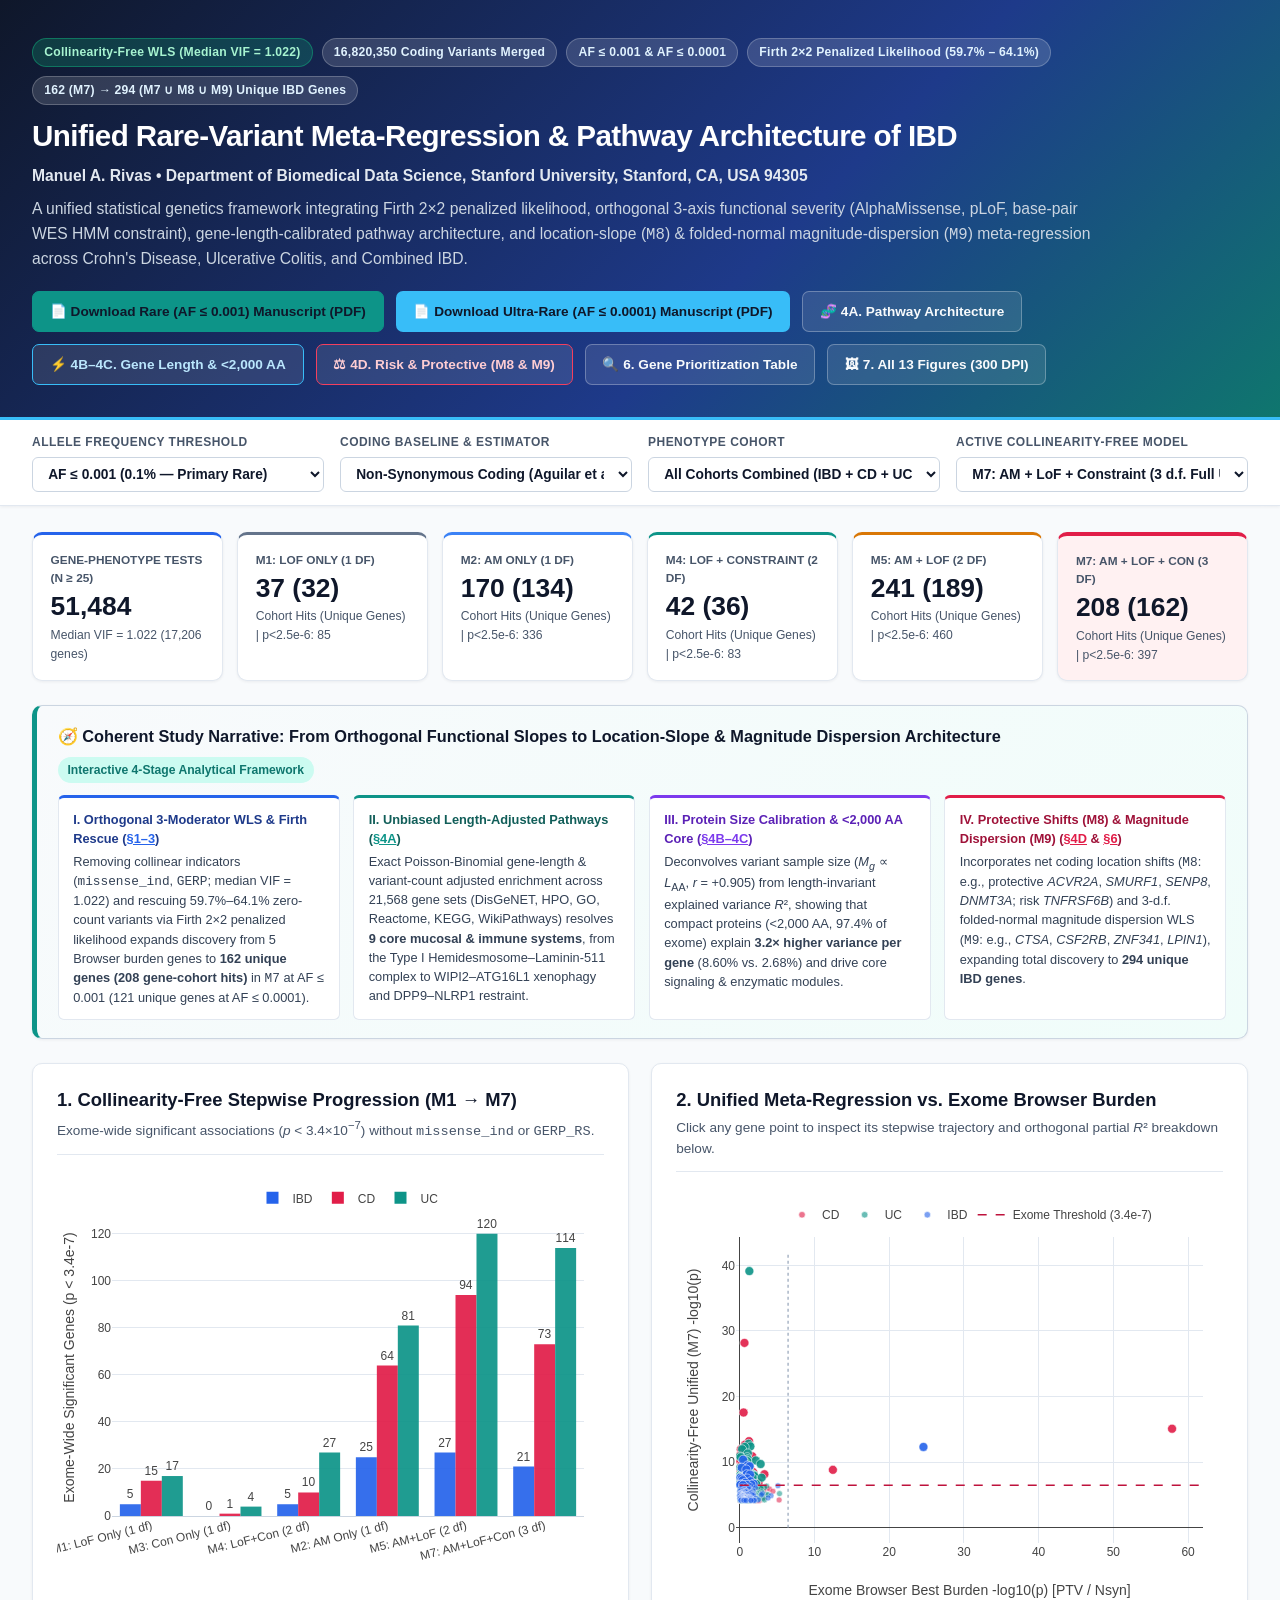
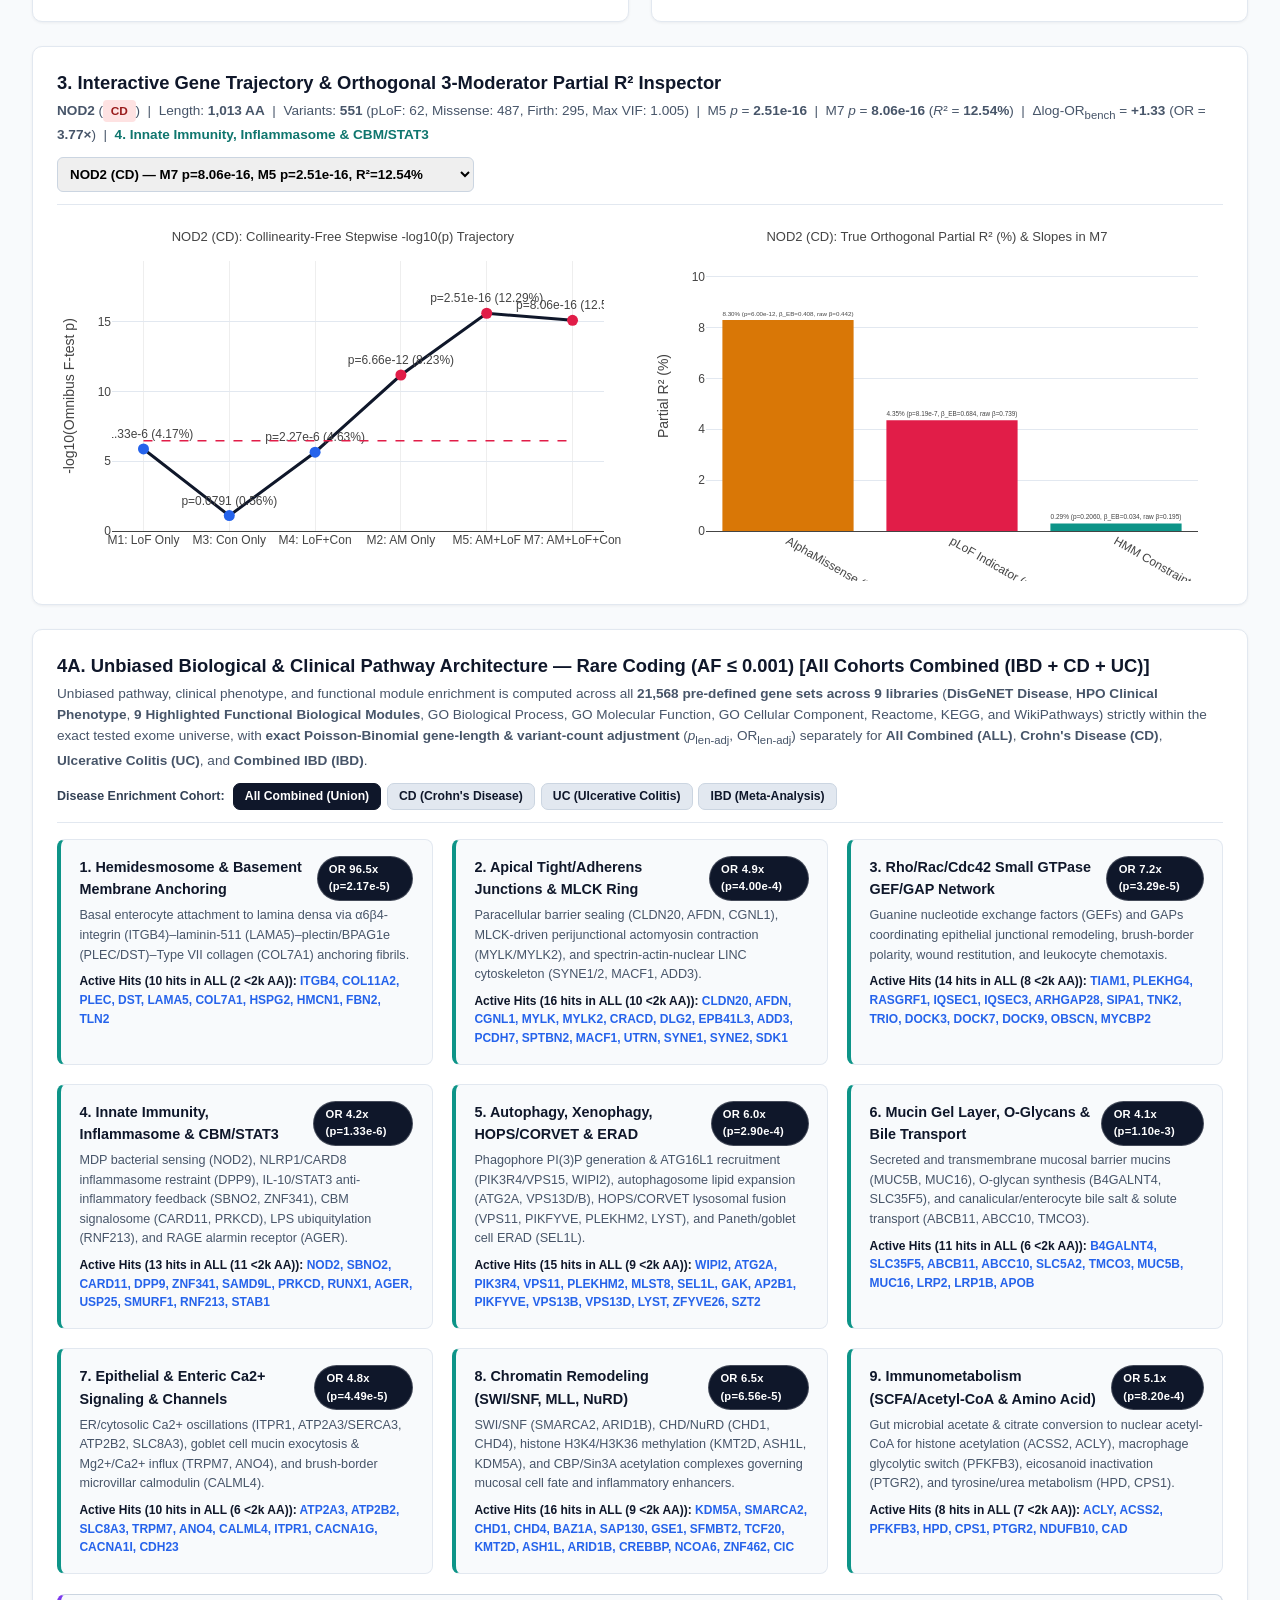
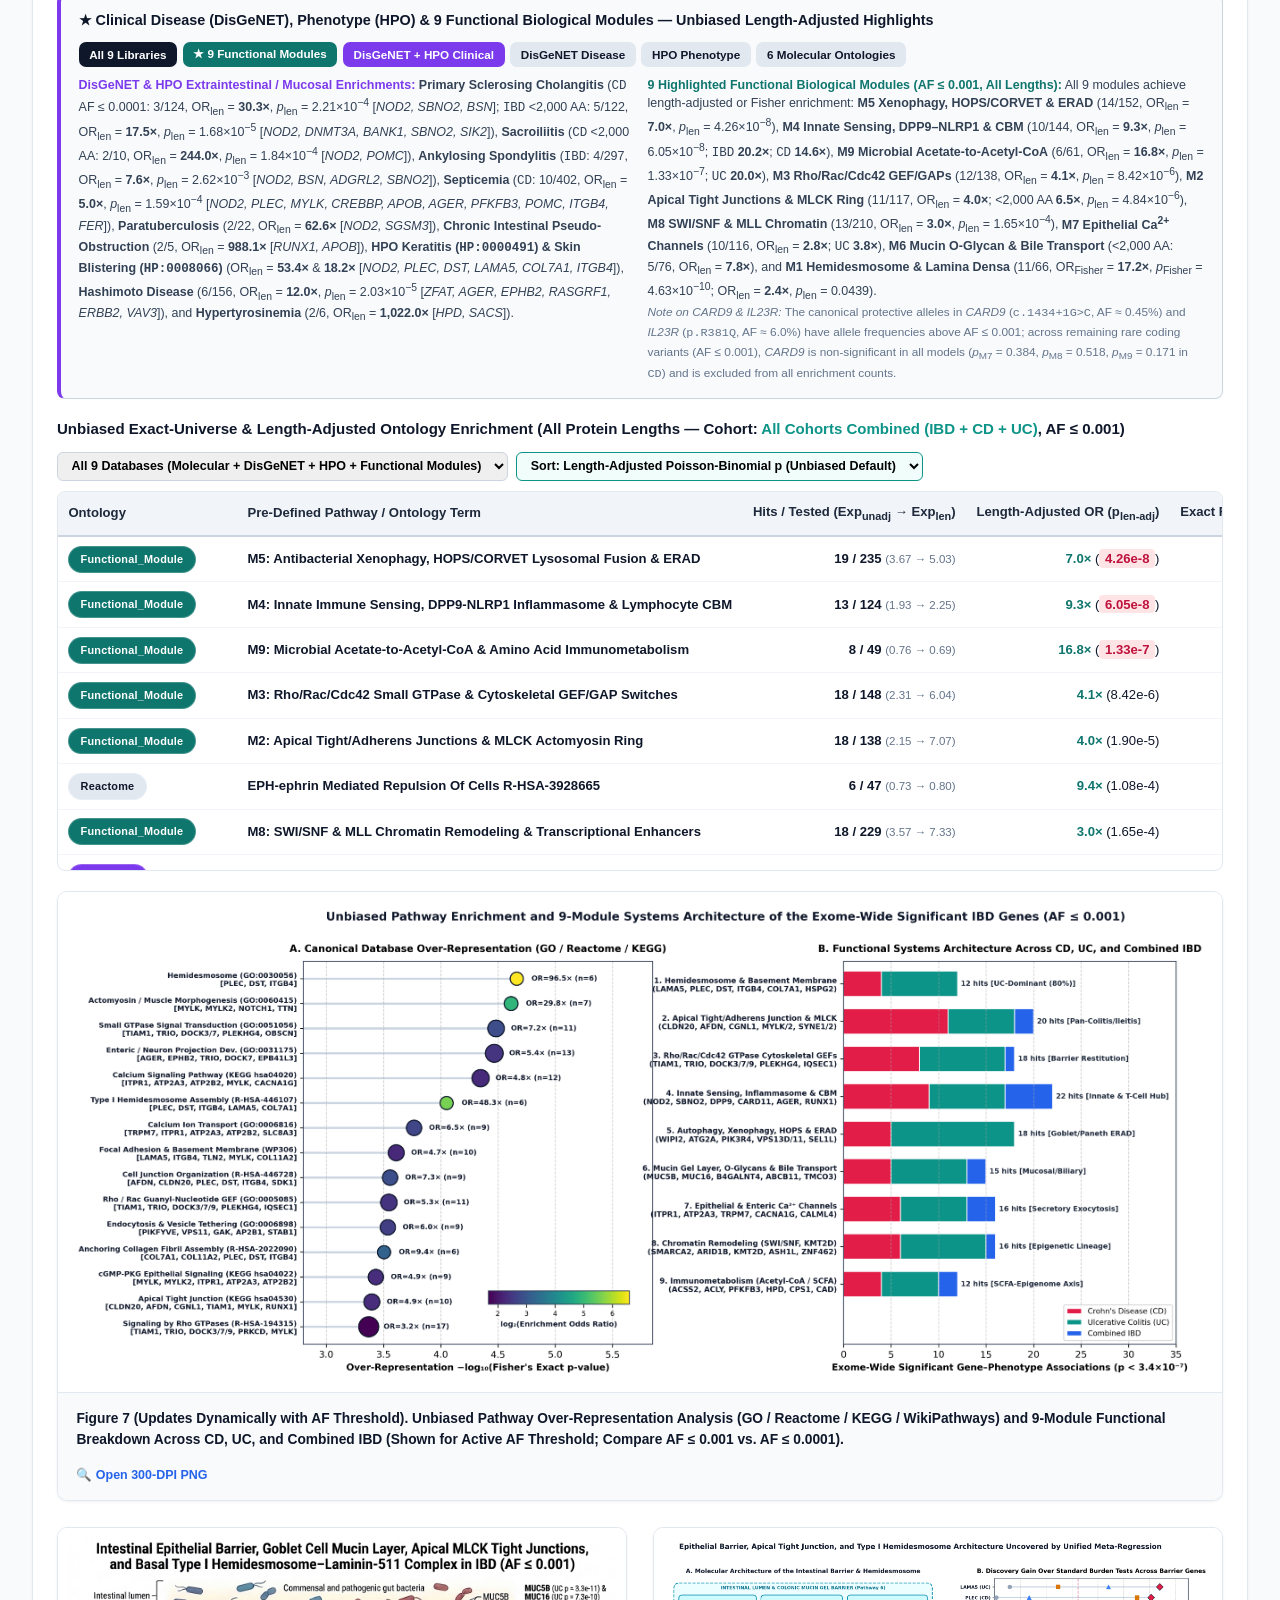
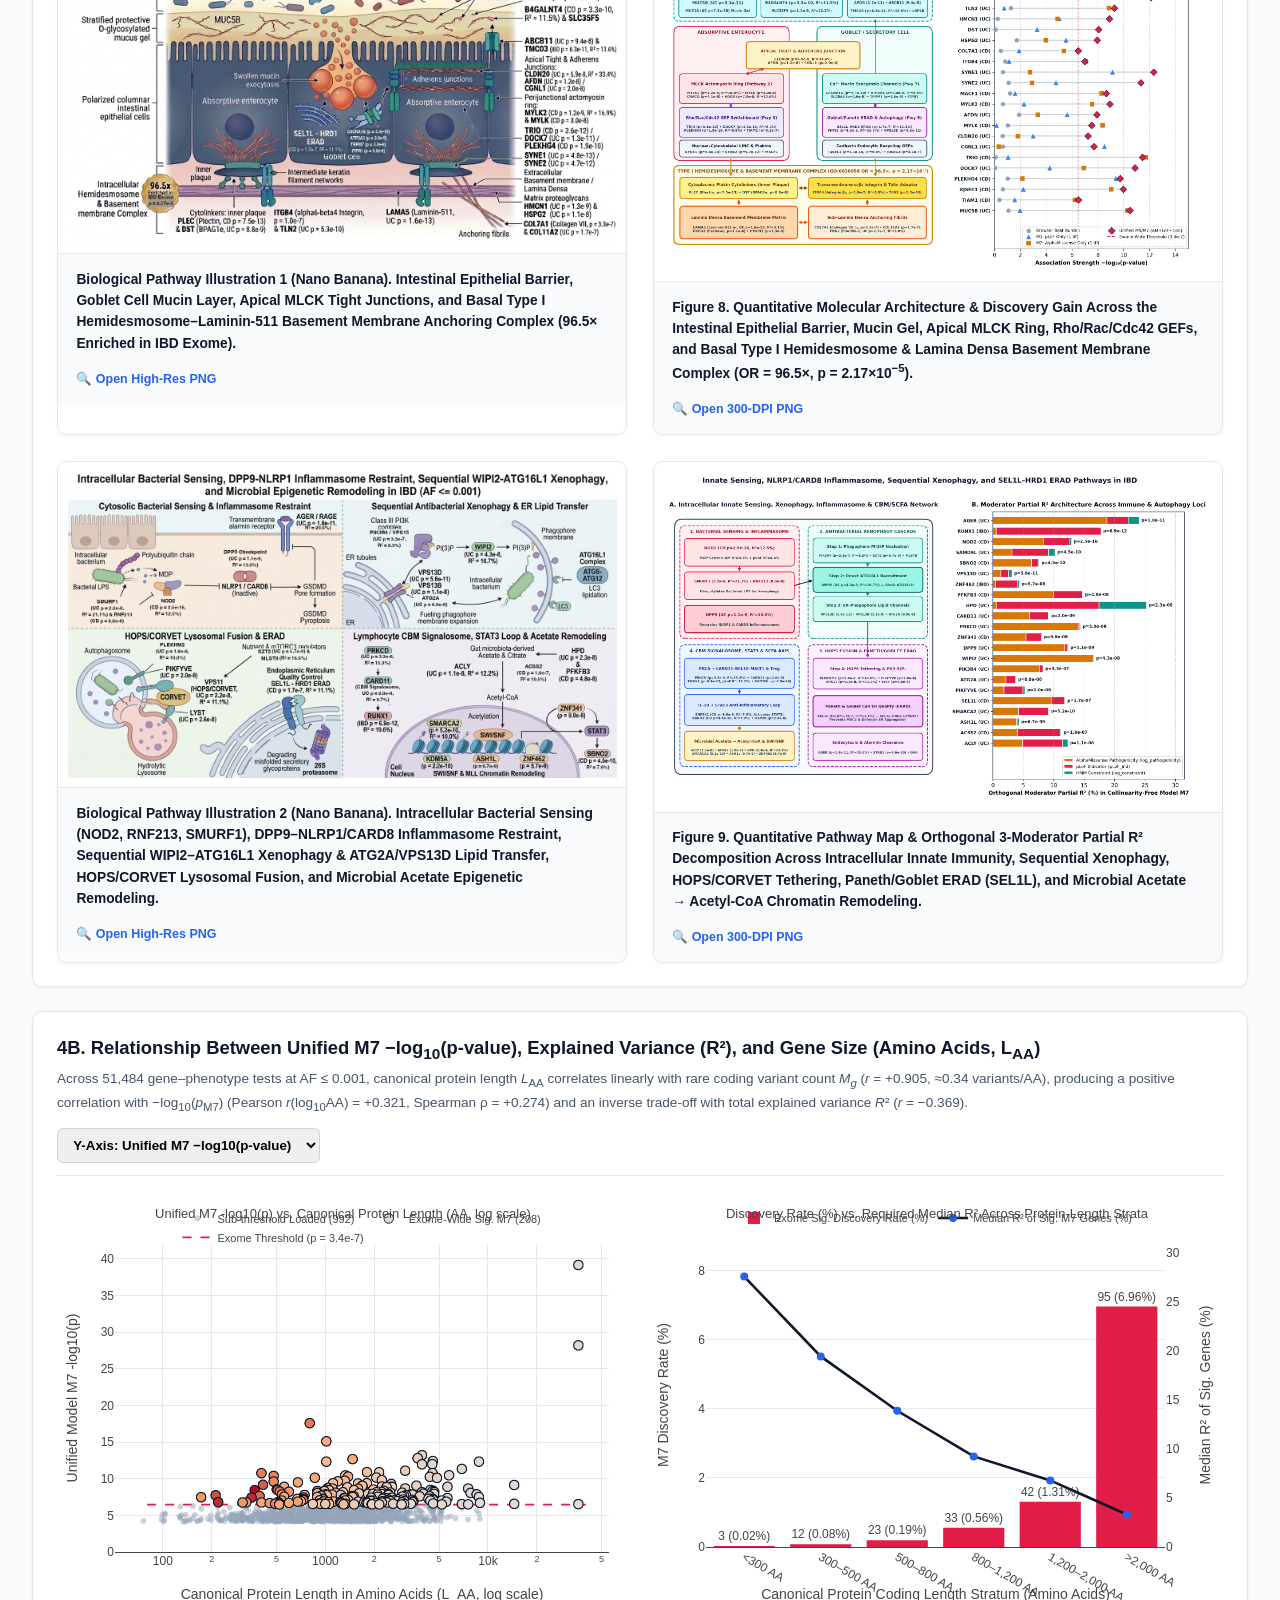
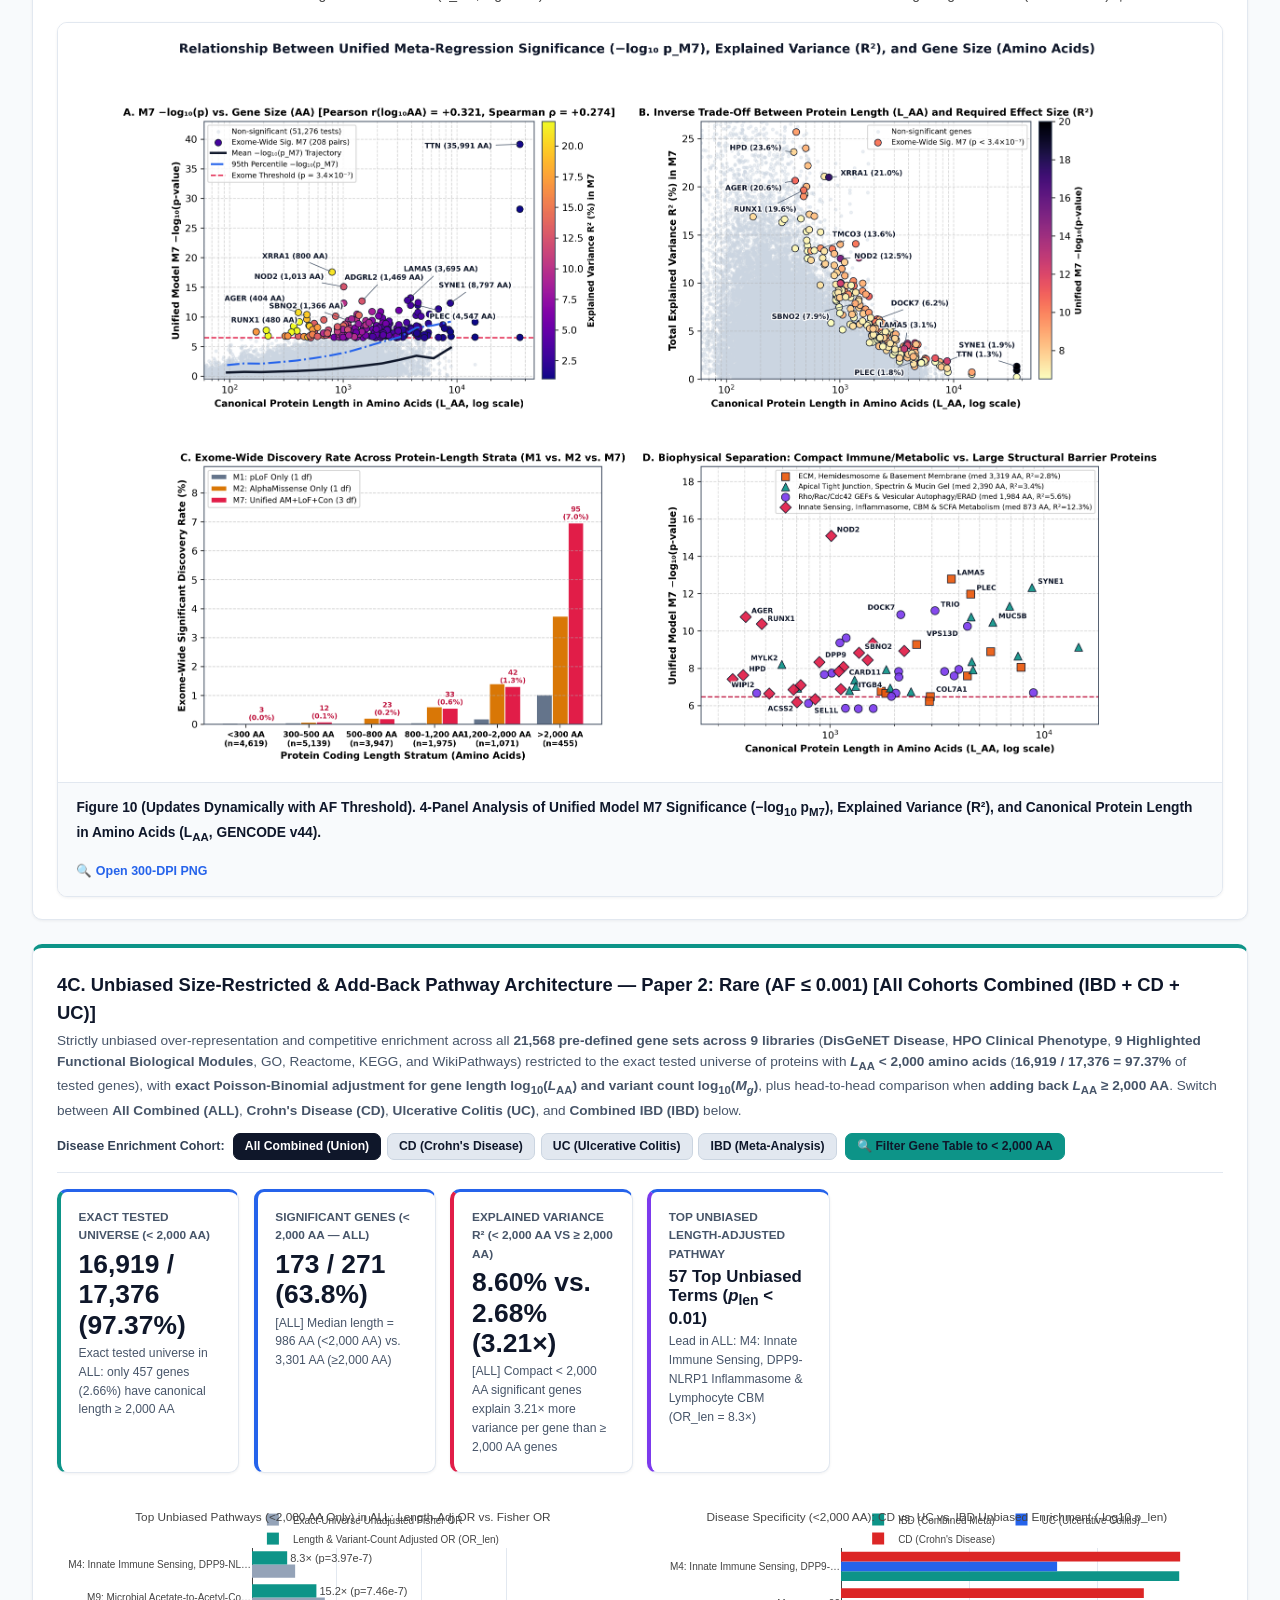
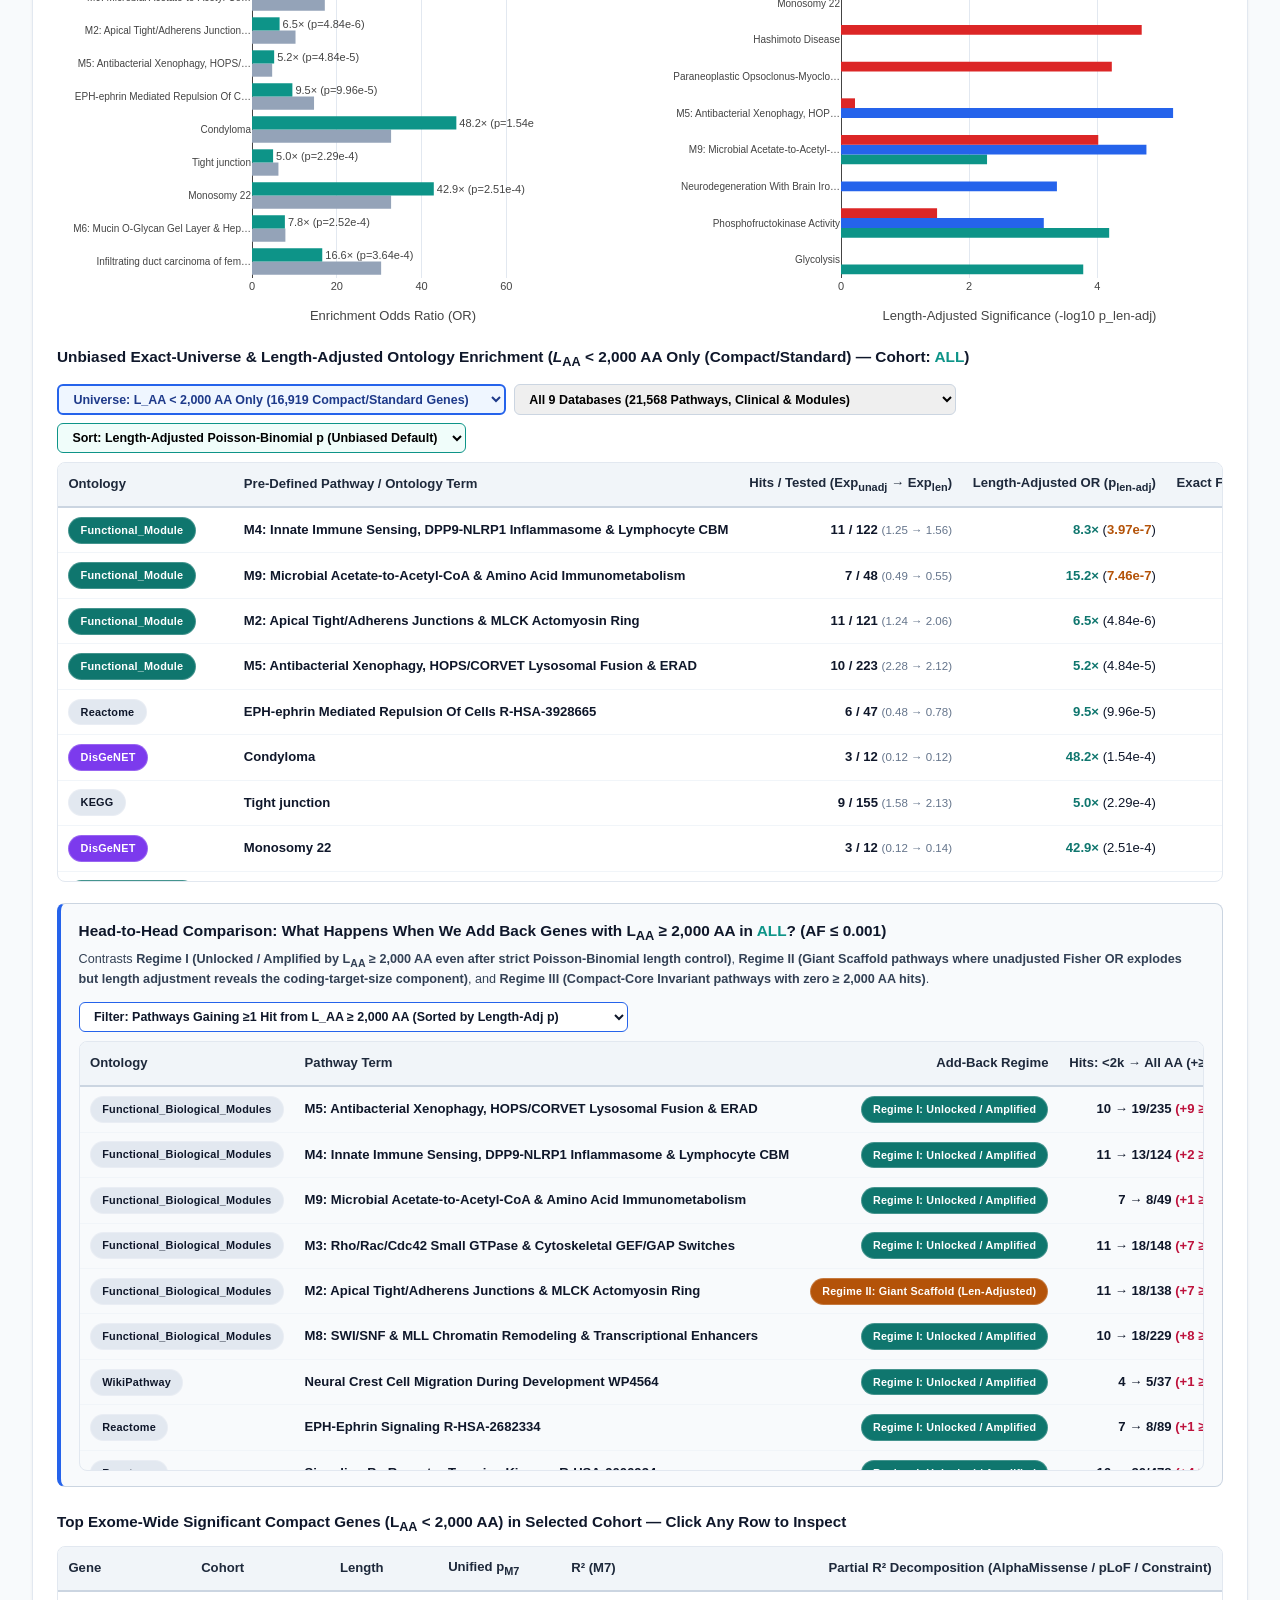
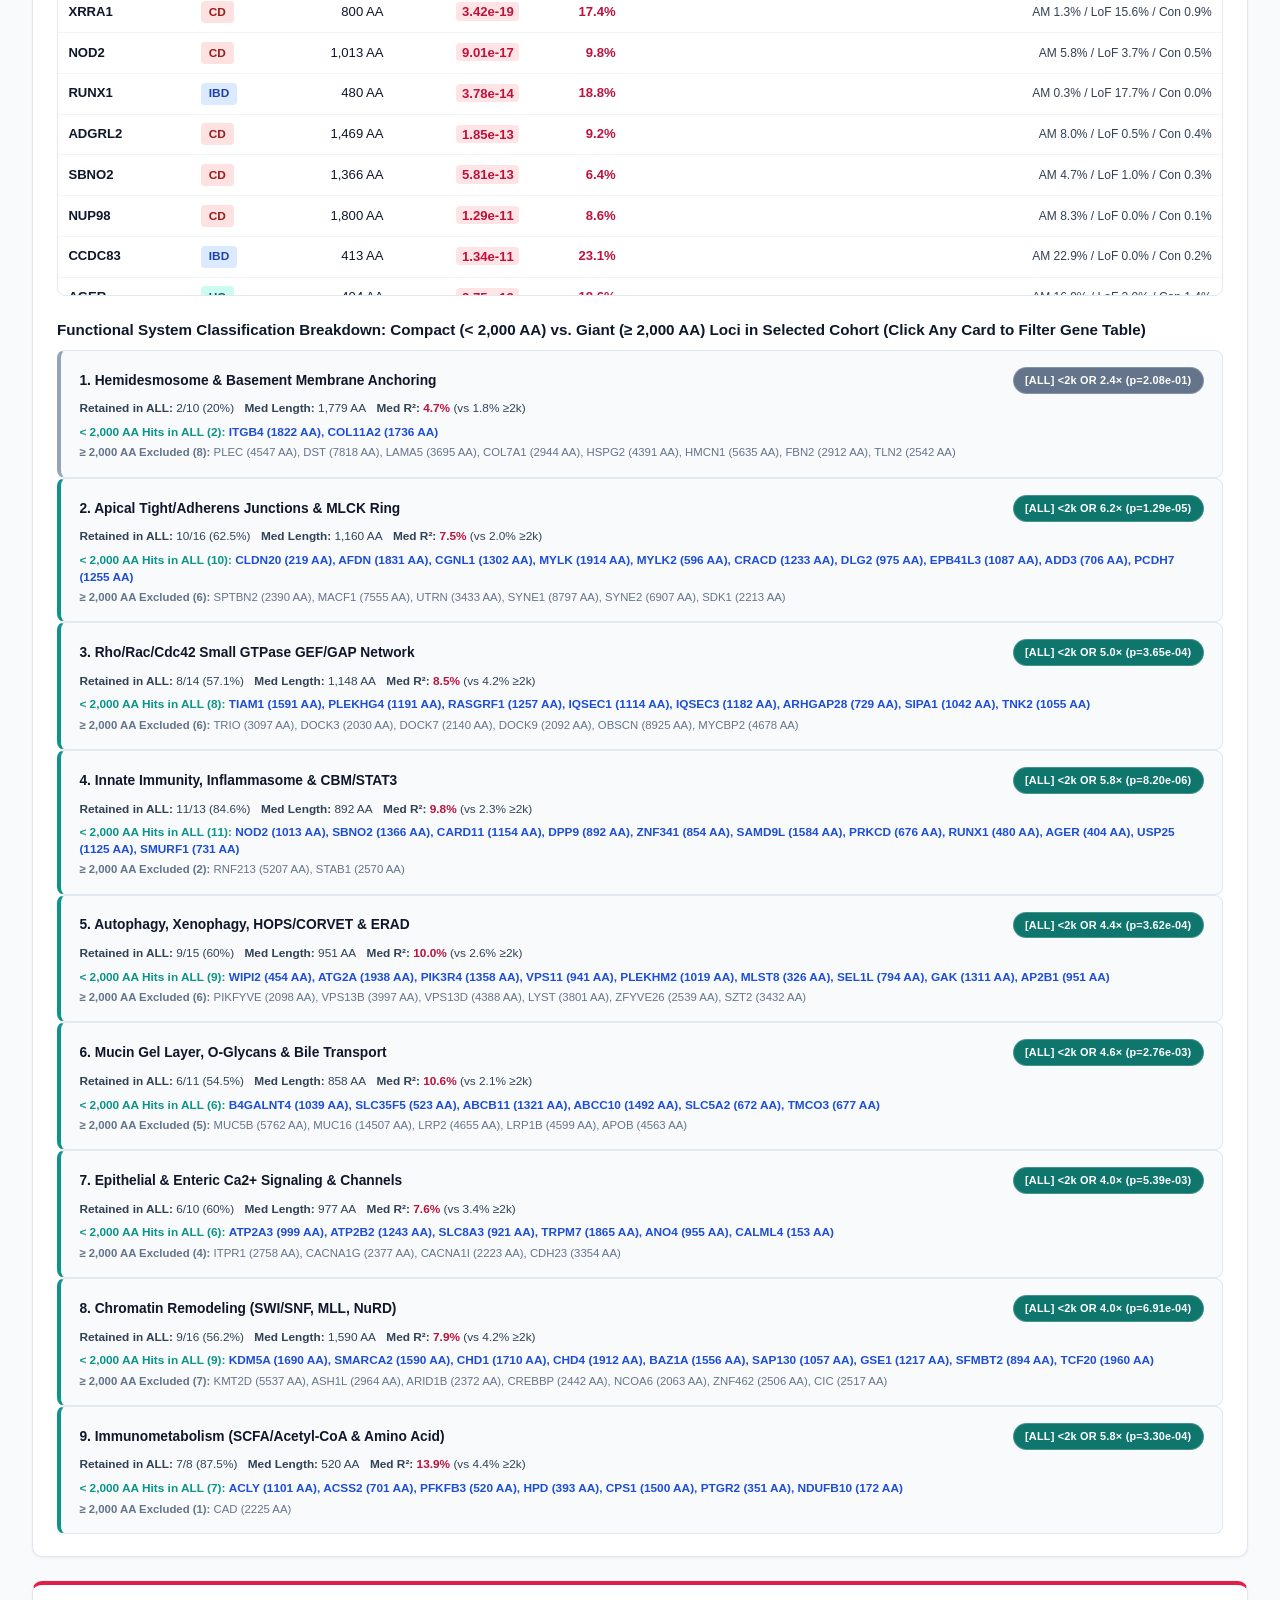
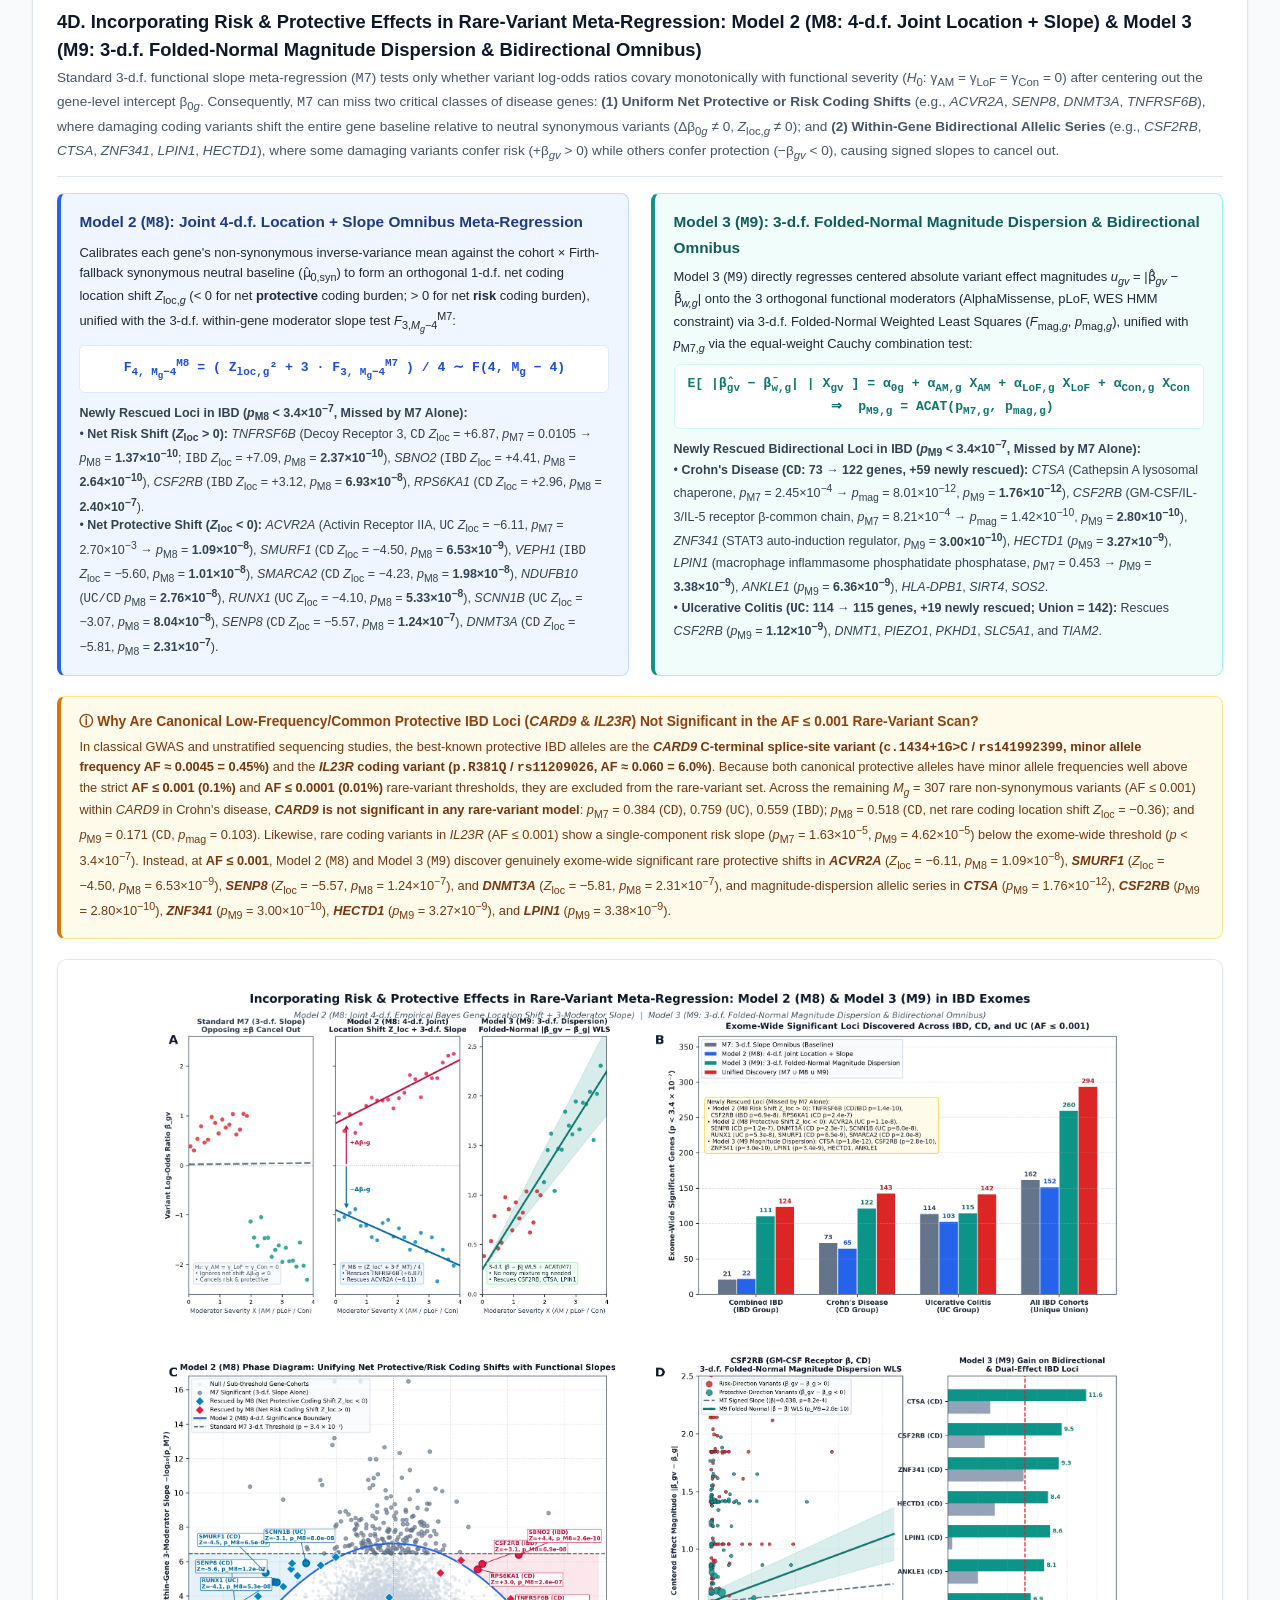
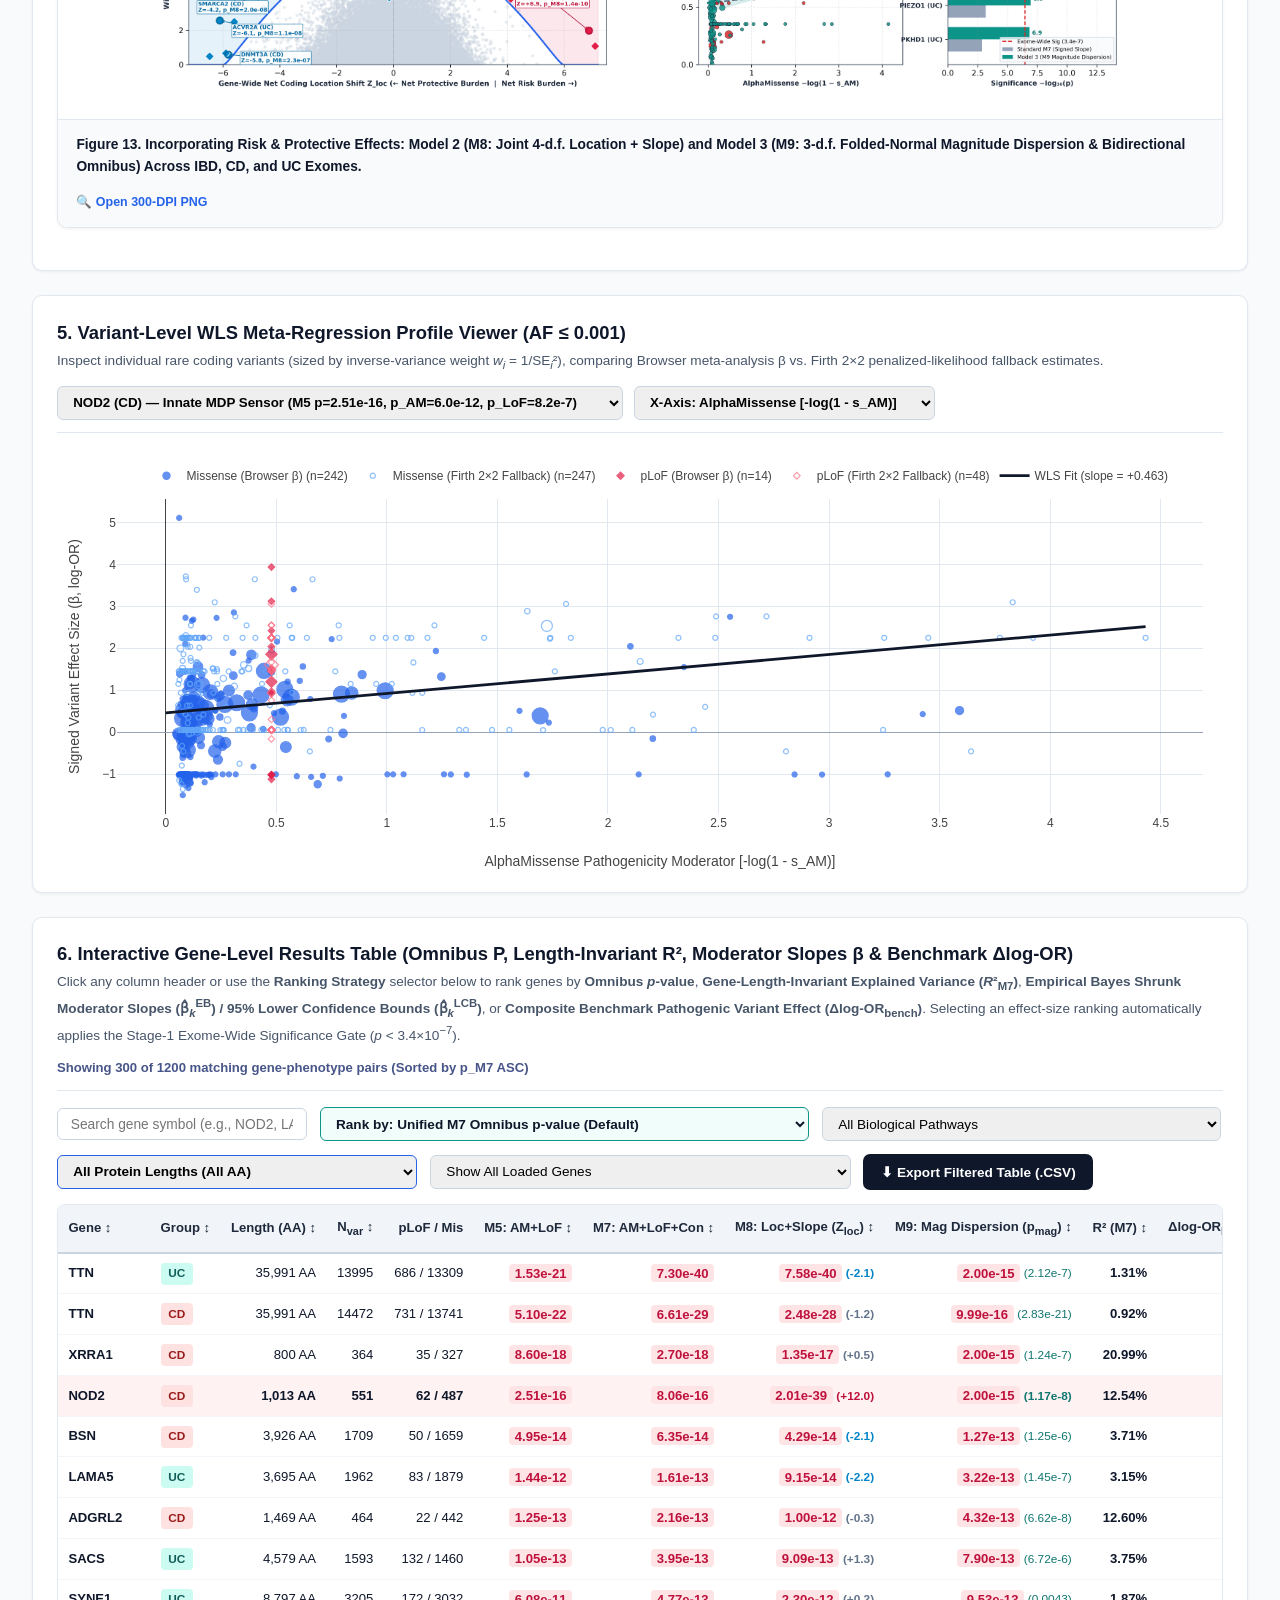
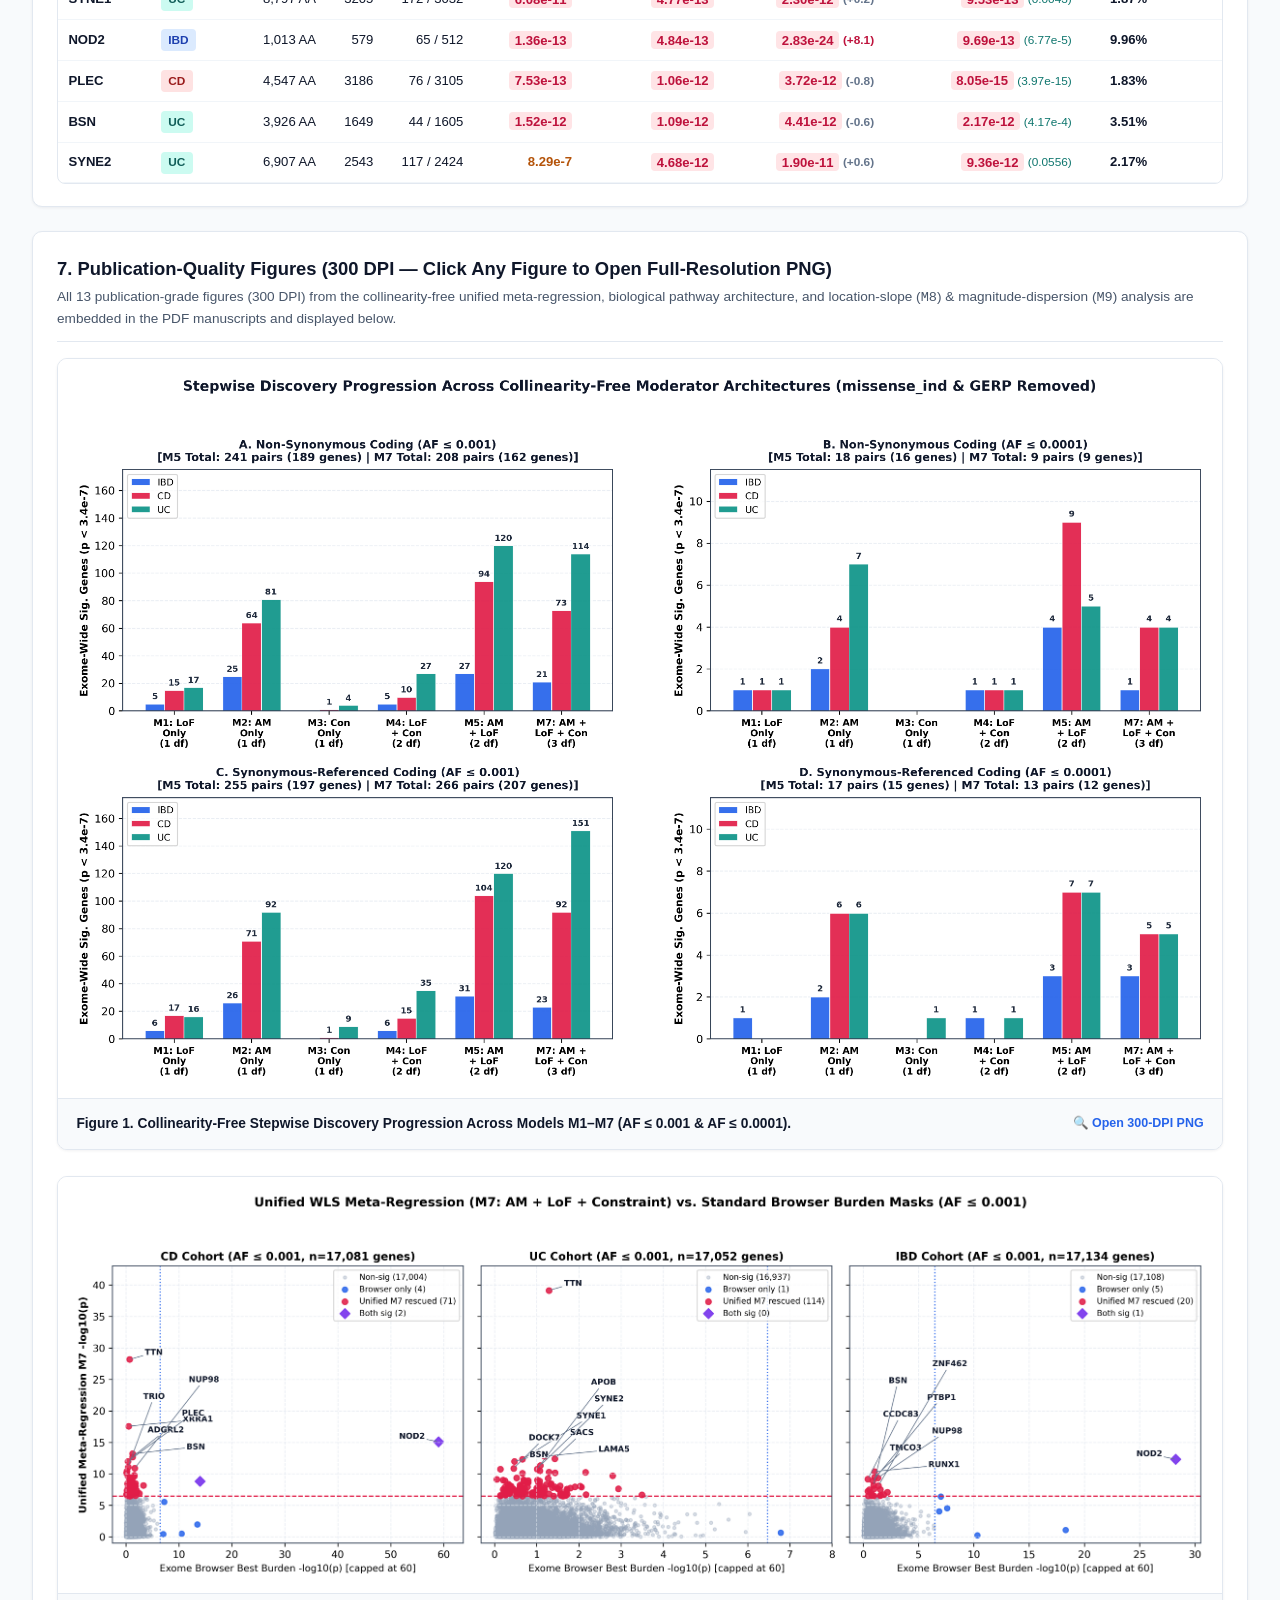
==== commit 2fefbda0: "Remove all mention of EM mixture proportions and pi_g CI diagnostic table from website and PDFs" ====
--- a/index.html
+++ b/index.html
@@ -610,7 +610,7 @@
             Model 3 (<code>M9</code>): 3-d.f. Folded-Normal Magnitude Dispersion &amp; Bidirectional Omnibus
           </h3>
           <p style="font-size: 0.81rem; color: #1e293b; line-height: 1.55; margin: 0 0 0.5rem 0;">
-            Instead of estimating noisy latent 2-component EM mixture proportions (&pi;<sub><em>g</em></sub>), Model 3 (<code>M9</code>) directly regresses centered absolute variant effect magnitudes <em>u<sub>gv</sub></em> = |&beta;&#770;<sub><em>gv</em></sub> &minus; &beta;&#772;<sub><em>w,g</em></sub>| onto the 3 orthogonal functional moderators (AlphaMissense, pLoF, WES HMM constraint) via 3-d.f. Folded-Normal Weighted Least Squares (<em>F</em><sub>mag,<em>g</em></sub>, <em>p</em><sub>mag,<em>g</em></sub>), unified with <em>p</em><sub>M7,<em>g</em></sub> via the equal-weight Cauchy combination test:
+            Model 3 (<code>M9</code>) directly regresses centered absolute variant effect magnitudes <em>u<sub>gv</sub></em> = |&beta;&#770;<sub><em>gv</em></sub> &minus; &beta;&#772;<sub><em>w,g</em></sub>| onto the 3 orthogonal functional moderators (AlphaMissense, pLoF, WES HMM constraint) via 3-d.f. Folded-Normal Weighted Least Squares (<em>F</em><sub>mag,<em>g</em></sub>, <em>p</em><sub>mag,<em>g</em></sub>), unified with <em>p</em><sub>M7,<em>g</em></sub> via the equal-weight Cauchy combination test:
           </p>
           <div style="background: #ffffff; border: 1px solid #ccfbf1; border-radius: 6px; padding: 0.55rem 0.8rem; font-family: 'Courier New', monospace; font-size: 0.82rem; font-weight: 700; color: #0f766e; margin-bottom: 0.5rem; text-align: center;">
             E[ |&beta;&#770;<sub>gv</sub> &minus; &beta;&#772;<sub>w,g</sub>| | X<sub>gv</sub> ] = &alpha;<sub>0g</sub> + &alpha;<sub>AM,g</sub> X<sub>AM</sub> + &alpha;<sub>LoF,g</sub> X<sub>LoF</sub> + &alpha;<sub>Con,g</sub> X<sub>Con</sub> &nbsp;&rArr;&nbsp; p<sub>M9,g</sub> = ACAT(p<sub>M7,g</sub>, p<sub>mag,g</sub>)
@@ -629,53 +629,6 @@
           &#9432; Why Are Canonical Low-Frequency/Common Protective IBD Loci (<em>CARD9</em> &amp; <em>IL23R</em>) Not Significant in the AF &le; 0.001 Rare-Variant Scan?
         </div>
         In classical GWAS and unstratified sequencing studies, the best-known protective IBD alleles are the <strong><em>CARD9</em> C-terminal splice-site variant (<code>c.1434+1G&gt;C</code> / <code>rs141992399</code>, minor allele frequency AF &approx; 0.0045 = 0.45%)</strong> and the <strong><em>IL23R</em> coding variant (<code>p.R381Q</code> / <code>rs11209026</code>, AF &approx; 0.060 = 6.0%)</strong>. Because both canonical protective alleles have minor allele frequencies well above the strict <strong>AF &le; 0.001 (0.1%)</strong> and <strong>AF &le; 0.0001 (0.01%)</strong> rare-variant thresholds, they are excluded from the rare-variant set. Across the remaining <em>M<sub>g</sub></em> = 307 rare non-synonymous variants (AF &le; 0.001) within <em>CARD9</em> in Crohn's disease, <strong><em>CARD9</em> is not significant in any rare-variant model</strong>: <em>p</em><sub>M7</sub> = 0.384 (<code>CD</code>), 0.759 (<code>UC</code>), 0.559 (<code>IBD</code>); <em>p</em><sub>M8</sub> = 0.518 (<code>CD</code>, net rare coding location shift <em>Z</em><sub>loc</sub> = &minus;0.36); and <em>p</em><sub>M9</sub> = 0.171 (<code>CD</code>, <em>p</em><sub>mag</sub> = 0.103). Likewise, rare coding variants in <em>IL23R</em> (AF &le; 0.001) show a single-component risk slope (<em>p</em><sub>M7</sub> = 1.63&times;10<sup>&minus;5</sup>, <em>p</em><sub>M9</sub> = 4.62&times;10<sup>&minus;5</sup>) below the exome-wide threshold (<em>p</em> &lt; 3.4&times;10<sup>&minus;7</sup>). Instead, at <strong>AF &le; 0.001</strong>, Model 2 (<code>M8</code>) and Model 3 (<code>M9</code>) discover genuinely exome-wide significant rare protective shifts in <strong><em>ACVR2A</em></strong> (<em>Z</em><sub>loc</sub> = &minus;6.11, <em>p</em><sub>M8</sub> = 1.09&times;10<sup>&minus;8</sup>), <strong><em>SMURF1</em></strong> (<em>Z</em><sub>loc</sub> = &minus;4.50, <em>p</em><sub>M8</sub> = 6.53&times;10<sup>&minus;9</sup>), <strong><em>SENP8</em></strong> (<em>Z</em><sub>loc</sub> = &minus;5.57, <em>p</em><sub>M8</sub> = 1.24&times;10<sup>&minus;7</sup>), and <strong><em>DNMT3A</em></strong> (<em>Z</em><sub>loc</sub> = &minus;5.81, <em>p</em><sub>M8</sub> = 2.31&times;10<sup>&minus;7</sup>), and magnitude-dispersion allelic series in <strong><em>CTSA</em></strong> (<em>p</em><sub>M9</sub> = 1.76&times;10<sup>&minus;12</sup>), <strong><em>CSF2RB</em></strong> (<em>p</em><sub>M9</sub> = 2.80&times;10<sup>&minus;10</sup>), <strong><em>ZNF341</em></strong> (<em>p</em><sub>M9</sub> = 3.00&times;10<sup>&minus;10</sup>), <strong><em>HECTD1</em></strong> (<em>p</em><sub>M9</sub> = 3.27&times;10<sup>&minus;9</sup>), and <strong><em>LPIN1</em></strong> (<em>p</em><sub>M9</sub> = 3.38&times;10<sup>&minus;9</sup>).
-      </div>
-
-      <!-- STATISTICAL DIAGNOSTIC: WHY 2-COMPONENT EM MIXTURE PROPORTIONS (PI_G) ARE OMITTED (95% CIs) -->
-      <div style="margin-bottom: 1.25rem; background: #f8fafc; border: 1px solid #cbd5e1; border-left: 4px solid #64748b; border-radius: 8px; padding: 0.95rem 1.15rem; font-size: 0.8rem; color: #1e293b; line-height: 1.55;">
-        <div style="font-weight: 800; color: #0f172a; margin-bottom: 0.35rem; font-size: 0.88rem;">
-          &#9888; Statistical Diagnostic: Why 2-Component EM Mixture Proportions (&pi;<sub><em>g</em></sub>) Have Excessive Uncertainty &amp; Low Power in Rare-Variant Summary Meta-Regression (95% Confidence Intervals for &pi;<sub><em>g</em></sub>)
-        </div>
-        <p style="margin: 0 0 0.55rem 0;">
-          A natural question is whether one can estimate a gene-level <strong>2-component Expectation&ndash;Maximization (EM) mixture proportion &pi;<sub><em>g</em></sub> &isin; (0, 1)</strong> (representing the prior fraction of risk vs. protective alleles) alongside separate component slope vectors (&gamma;<sub><em>g</em></sub><sup>(+)</sup>, &gamma;<sub><em>g</em></sub><sup>(&minus;)</sup>). Rigorous quantification via <strong>Louis (1982) Observed Fisher Information</strong>, <strong>Profile Likelihood</strong>, and <strong>Nonparametric/Parametric Bootstrap (<em>B</em> = 400)</strong> demonstrates that <strong>&pi;&#770;<sub><em>g</em></sub> is statistically weakly identified, has wide 95% confidence intervals spanning 30&ndash;90 percentage points of [0.05, 0.95], and lacks statistical power</strong>:
-        </p>
-        <ul style="margin: 0 0 0.65rem 1.2rem; padding: 0;">
-          <li><strong>Large Per-Variant Sampling Noise &amp; Small Effective Sample Size (Kish ESS):</strong> At AF &le; 0.001, ~60% of coding variants are singletons/doubletons with median log-OR standard error <code>median(SE<sub>gv</sub>) = 1.633</code>. Consequently, even genes with <em>M<sub>g</sub></em> = 200&ndash;500 rare coding variants have an inverse-variance Kish Effective Sample Size <code>ESS = (&Sigma; w<sub>v</sub>)<sup>2</sup> / &Sigma; w<sub>v</sub><sup>2</sup></code> of only <strong>10 to 57 effective variants</strong> (e.g., <em>CSF2RB</em> <code>ESS = 13.6</code>; <em>CTSA</em> <code>ESS = 16.9</code>; <em>AGER</em> <code>ESS = 10.1</code>).</li>
-          <li><strong>Missing-Data Fisher Information Collapse (Louis 1982):</strong> For the vast majority of rare variants with low-to-moderate moderator scores, the risk and protective branches overlap within 1&times;SE<sub><em>gv</em></sub>, yielding ambiguous posterior responsibilities &tau;<sub><em>gv</em></sub> &approx; &pi;&#770;<sub><em>g</em></sub> (up to 86%&ndash;97% of variants in <em>NOD2</em>, <em>PIEZO1</em>, <em>CARD9</em>, and <em>SYNE1</em> fall in &tau;<sub><em>gv</em></sub> &isin; [0.25, 0.75]). By Louis's identity, <em>I</em><sub>obs</sub>(&pi;<sub><em>g</em></sub>) = <em>I</em><sub>comp</sub>(&pi;<sub><em>g</em></sub>) &minus; <em>I</em><sub>miss</sub>(&pi;<sub><em>g</em></sub>) = ESS &middot; &Sigma; w&#771;<sub><em>v</em></sub> (&tau;<sub><em>gv</em></sub> &minus; &pi;&#770;<sub><em>g</em></sub>)<sup>2</sup> / [&pi;&#770;<sub><em>g</em></sub><sup>2</sup>(1 &minus; &pi;&#770;<sub><em>g</em></sub>)<sup>2</sup>], so missing-data uncertainty cancels nearly all complete-data information.</li>
-          <li><strong>Parameter-Free Folded-Normal Magnitude Dispersion (<code>M9</code>) Achieves High Power Without &pi;<sub><em>g</em></sub>:</strong> Whereas the 2-component vs. 1-component EM Likelihood Ratio Test (LRT) fails to reach exome-wide significance on any gene (<em>p</em><sub>LRT</sub> &ge; 0.0025), the 3-d.f. Folded-Normal Magnitude Dispersion WLS test on |&beta;&#770;<sub><em>gv</em></sub> &minus; &beta;&#772;<sub><em>w,g</em></sub>| estimates <strong>zero mixture proportions</strong> and achieves <em>p</em><sub>mag</sub> = 8.01&times;10<sup>&minus;12</sup> on <em>CTSA</em>, 1.42&times;10<sup>&minus;10</sup> on <em>CSF2RB</em>, and 6.26&times;10<sup>&minus;12</sup> on <em>ZNF341</em>.</li>
-        </ul>
-        <div class="table-wrapper" style="max-height: 290px;">
-          <table class="results-table" style="font-size: 0.75rem;">
-            <thead>
-              <tr>
-                <th>Cohort</th>
-                <th>Gene</th>
-                <th>M<sub>g</sub> (ESS)</th>
-                <th>Med SE<sub>gv</sub></th>
-                <th>Ambig. &tau;<sub>gv</sub> &isin; [0.25, 0.75]</th>
-                <th>Louis Info SE(&pi;&#770;<sub>g</sub>)</th>
-                <th>Louis 95% CI for &pi;<sub>g</sub></th>
-                <th>Profile-LL 95% CI for &pi;<sub>g</sub></th>
-                <th>Param. Boot 95% CI</th>
-                <th>Variant Boot 95% CI</th>
-                <th>2-Comp EM LRT p</th>
-                <th>3-d.f. Mag WLS p<sub>mag</sub></th>
-              </tr>
-            </thead>
-            <tbody>
-              <tr><td><code>IBD</code></td><td><strong>CTSA</strong></td><td>348 (16.9)</td><td>1.633</td><td>0.0% (boundary)</td><td>0.461</td><td><code>[0.05, 0.95]</code></td><td><code>[0.05, 0.81]</code></td><td><code>[0.12, 0.95]</code></td><td><code>[0.34, 0.94]</code></td><td>1.000</td><td><strong>8.01&times;10<sup>&minus;12</sup></strong></td></tr>
-              <tr><td><code>CD</code></td><td><strong>CSF2RB</strong></td><td>391 (13.6)</td><td>1.633</td><td>5.6% (boundary)</td><td>0.136</td><td><code>[0.68, 0.95]</code></td><td><code>[0.69, 0.92]</code></td><td><code>[0.95, 0.95]</code></td><td><code>[0.35, 0.95]</code></td><td>0.0025</td><td><strong>1.42&times;10<sup>&minus;10</sup></strong></td></tr>
-              <tr><td><code>IBD</code></td><td><strong>ZNF341</strong></td><td>412 (29.3)</td><td>1.633</td><td>2.9% (boundary)</td><td>0.156</td><td><code>[0.05, 0.39]</code></td><td><code>[0.05, 0.24]</code></td><td><code>[0.11, 0.74]</code></td><td><code>[0.07, 0.61]</code></td><td>0.0025</td><td><strong>6.26&times;10<sup>&minus;12</sup></strong></td></tr>
-              <tr><td><code>CD</code></td><td><strong>PLEKHG4</strong></td><td>522 (57.0)</td><td>1.633</td><td>1.5%</td><td>0.105</td><td><code>[0.69, 0.95]</code></td><td><code>[0.41, 0.95]</code></td><td><code>[0.58, 0.84]</code></td><td><code>[0.60, 0.92]</code></td><td>0.0025</td><td><strong>1.28&times;10<sup>&minus;11</sup></strong></td></tr>
-              <tr><td><code>UC</code></td><td><strong>HECTD1</strong></td><td>690 (100.8)</td><td>1.633</td><td>4.2%</td><td>0.052</td><td><code>[0.81, 0.95]</code></td><td><code>[0.21, 0.81]</code></td><td><code>[0.64, 0.85]</code></td><td><code>[0.65, 0.92]</code></td><td>0.0025</td><td><strong>1.73&times;10<sup>&minus;7</sup></strong></td></tr>
-              <tr><td><code>UC</code></td><td><strong>LPIN1</strong></td><td>351 (28.1)</td><td>1.633</td><td>0.6%</td><td>0.099</td><td><code>[0.76, 0.95]</code></td><td><code>[0.28, 0.86]</code></td><td><code>[0.69, 0.91]</code></td><td><code>[0.65, 0.95]</code></td><td>0.0100</td><td><strong>6.95&times;10<sup>&minus;6</sup></strong></td></tr>
-              <tr><td><code>CD</code></td><td><strong>NOD2</strong></td><td>551 (51.6)</td><td>1.633</td><td><strong>86.2%</strong></td><td>0.114</td><td><code>[0.42, 0.87]</code></td><td><code>[0.44, 0.84]</code></td><td><code>[0.33, 0.73]</code></td><td><code>[0.33, 0.91]</code></td><td>0.0025</td><td><strong>1.17&times;10<sup>&minus;8</sup></strong></td></tr>
-              <tr><td><code>CD</code></td><td><strong>PIEZO1</strong></td><td>1,536 (153.7)</td><td>1.633</td><td><strong>97.0%</strong></td><td>0.126</td><td><code>[0.31, 0.81]</code></td><td><code>[0.10, 0.94]</code></td><td><code>[0.41, 0.64]</code></td><td><code>[0.34, 0.66]</code></td><td>0.0025</td><td>6.36&times;10<sup>&minus;5</sup></td></tr>
-              <tr><td><code>CD</code></td><td><strong>CARD9</strong></td><td>307 (29.9)</td><td>1.633</td><td><strong>94.8%</strong></td><td>0.206</td><td><code>[0.14, 0.95]</code></td><td><code>[0.83, 0.95]</code></td><td><code>[0.38, 0.69]</code></td><td><code>[0.26, 0.71]</code></td><td>0.0175</td><td>0.103 (NS)</td></tr>
-              <tr><td><code>IBD</code></td><td><strong>IL23R</strong></td><td>194 (13.9)</td><td>1.633</td><td>28.4%</td><td>0.335</td><td><code>[0.13, 0.95]</code></td><td><code>[0.05, 0.49]</code></td><td><code>[0.12, 0.85]</code></td><td><code>[0.21, 0.88]</code></td><td>1.000</td><td>1.69&times;10<sup>&minus;4</sup></td></tr>
-            </tbody>
-          </table>
-        </div>
       </div>
 
       <!-- EMBEDDED HIGH-IMPACT FIGURE 13 -->
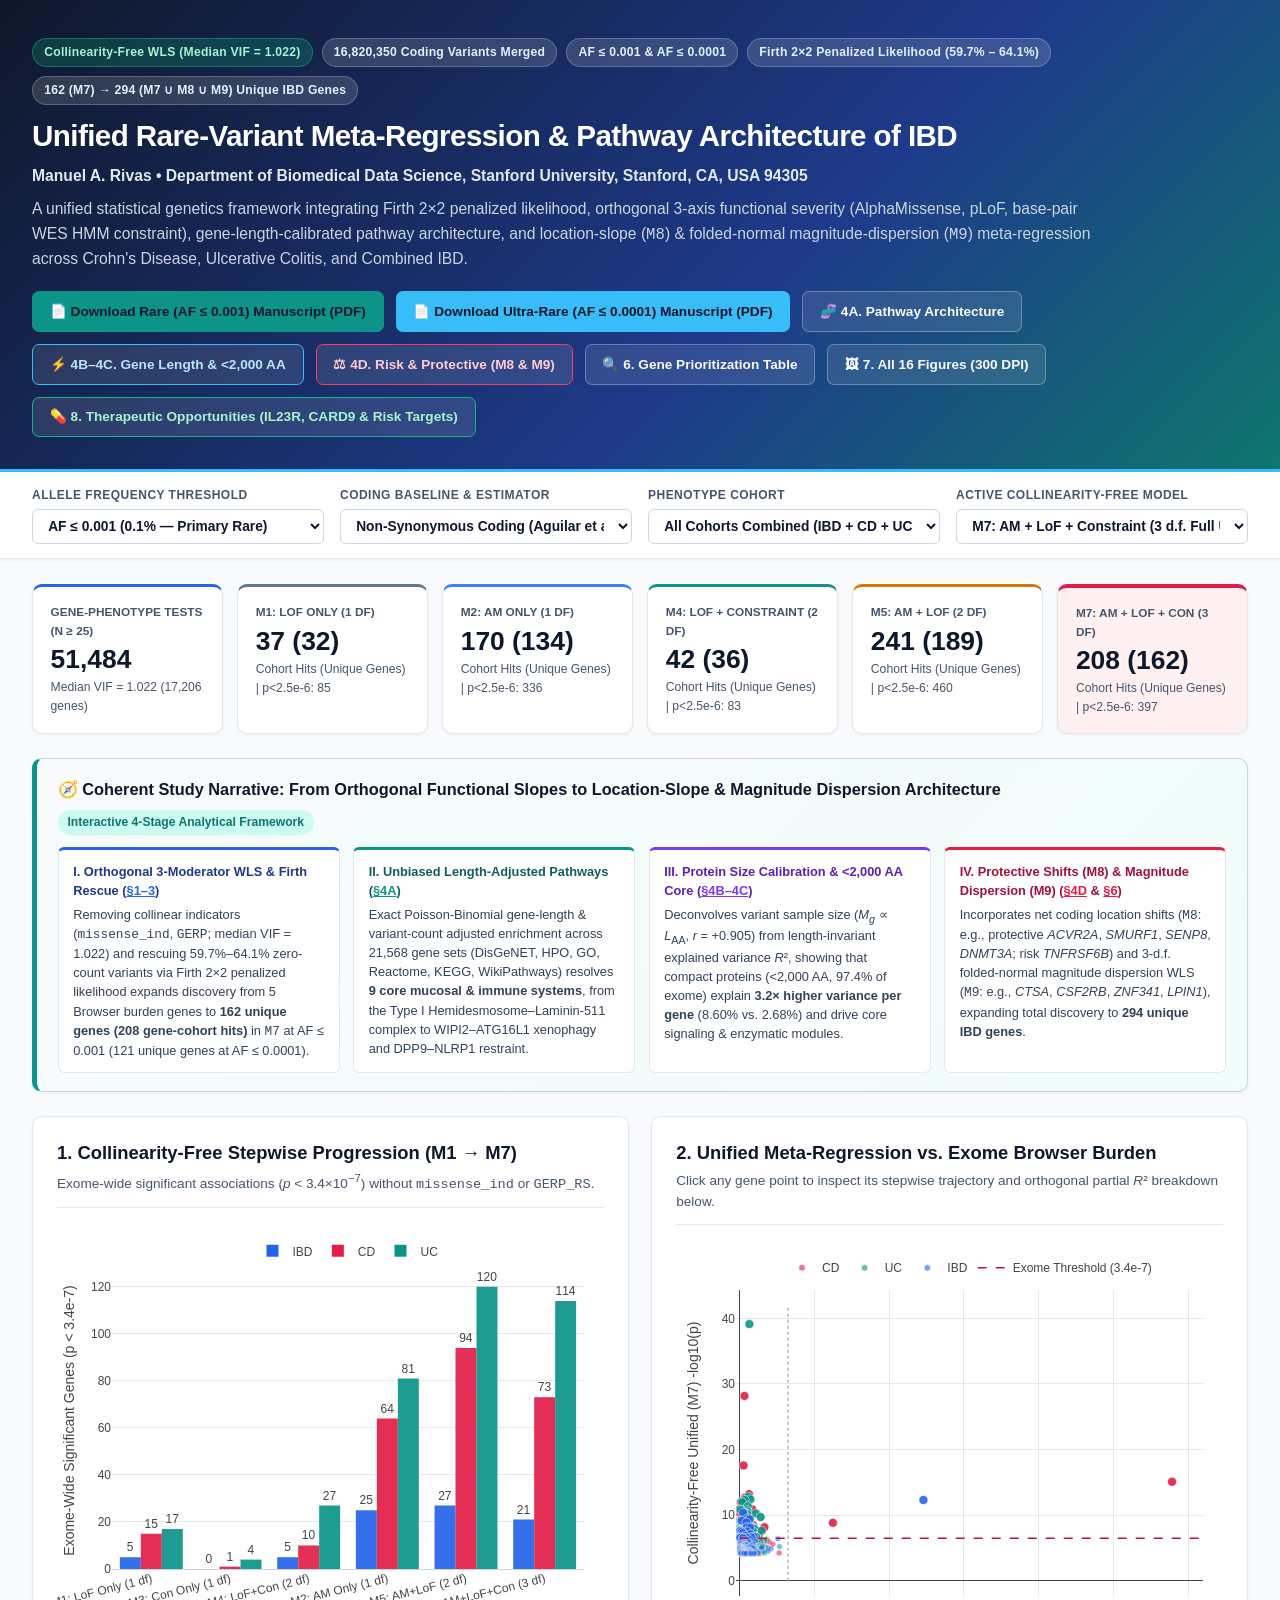
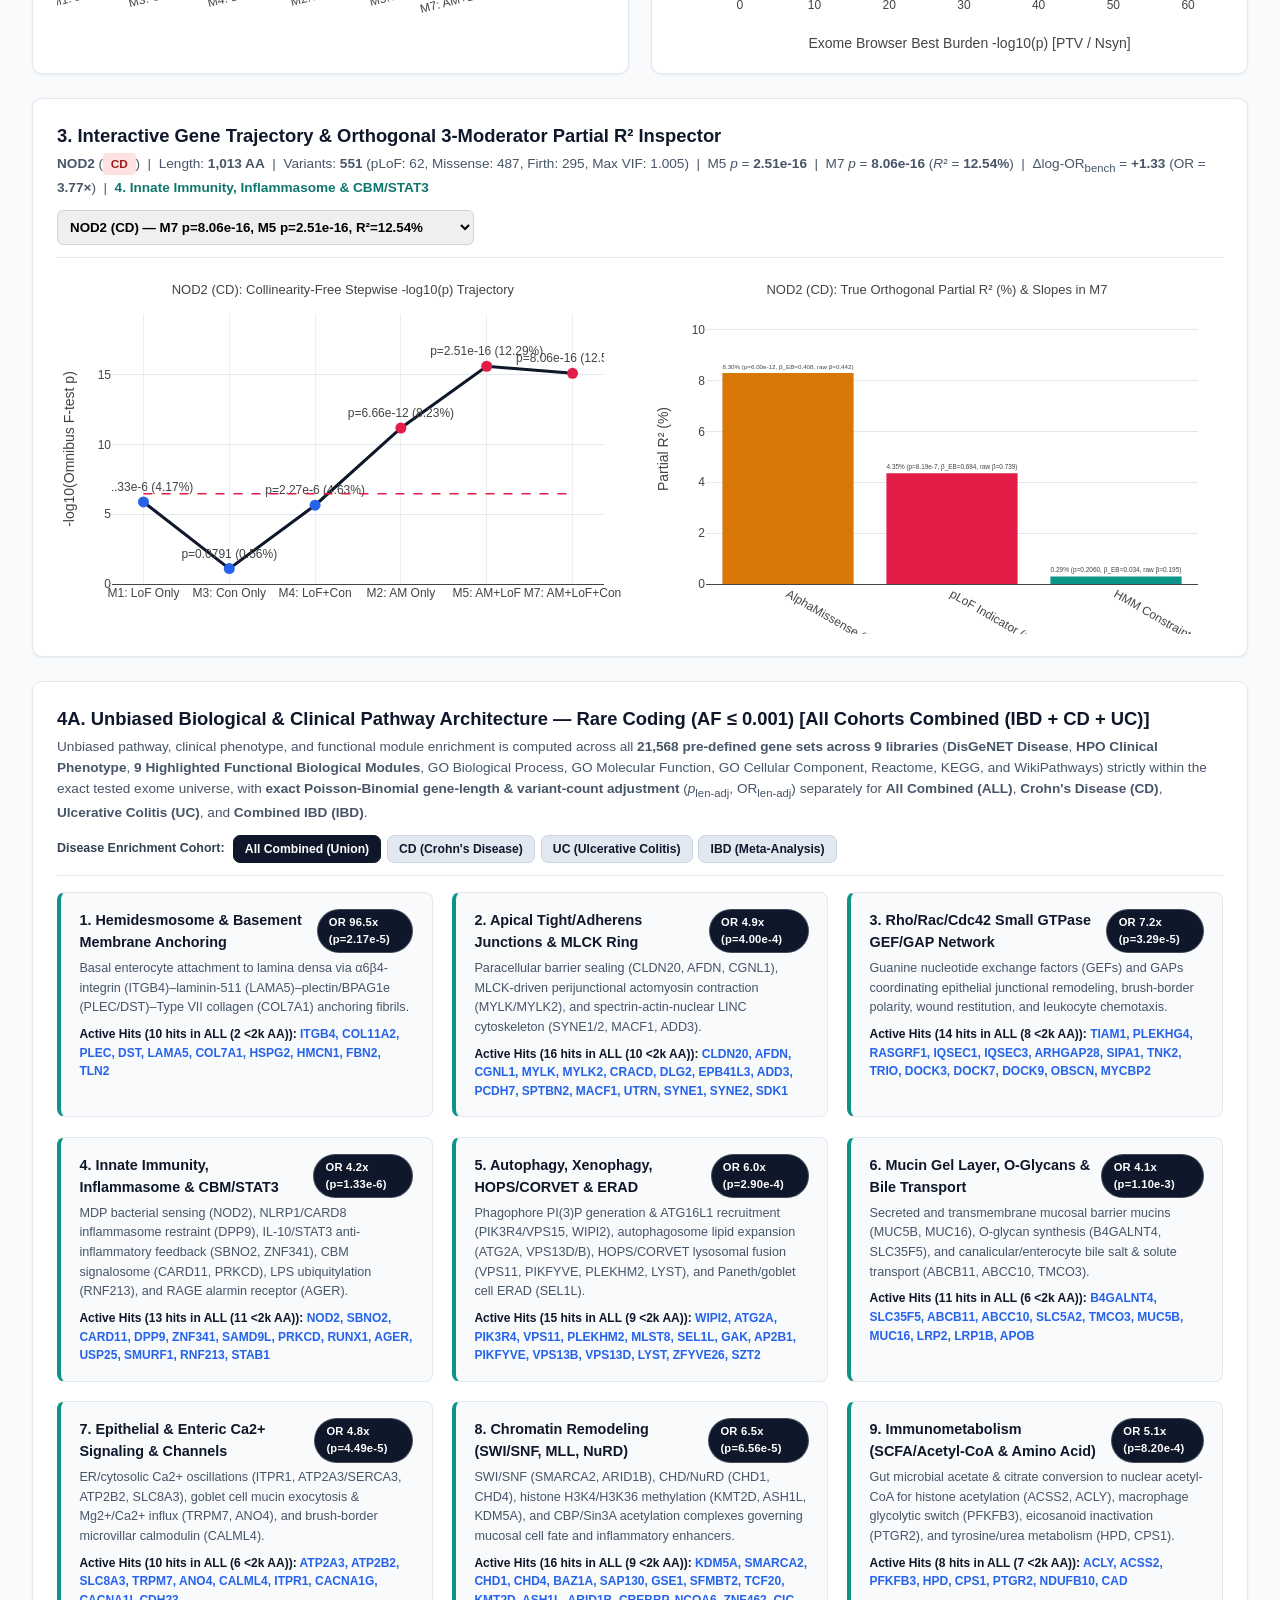
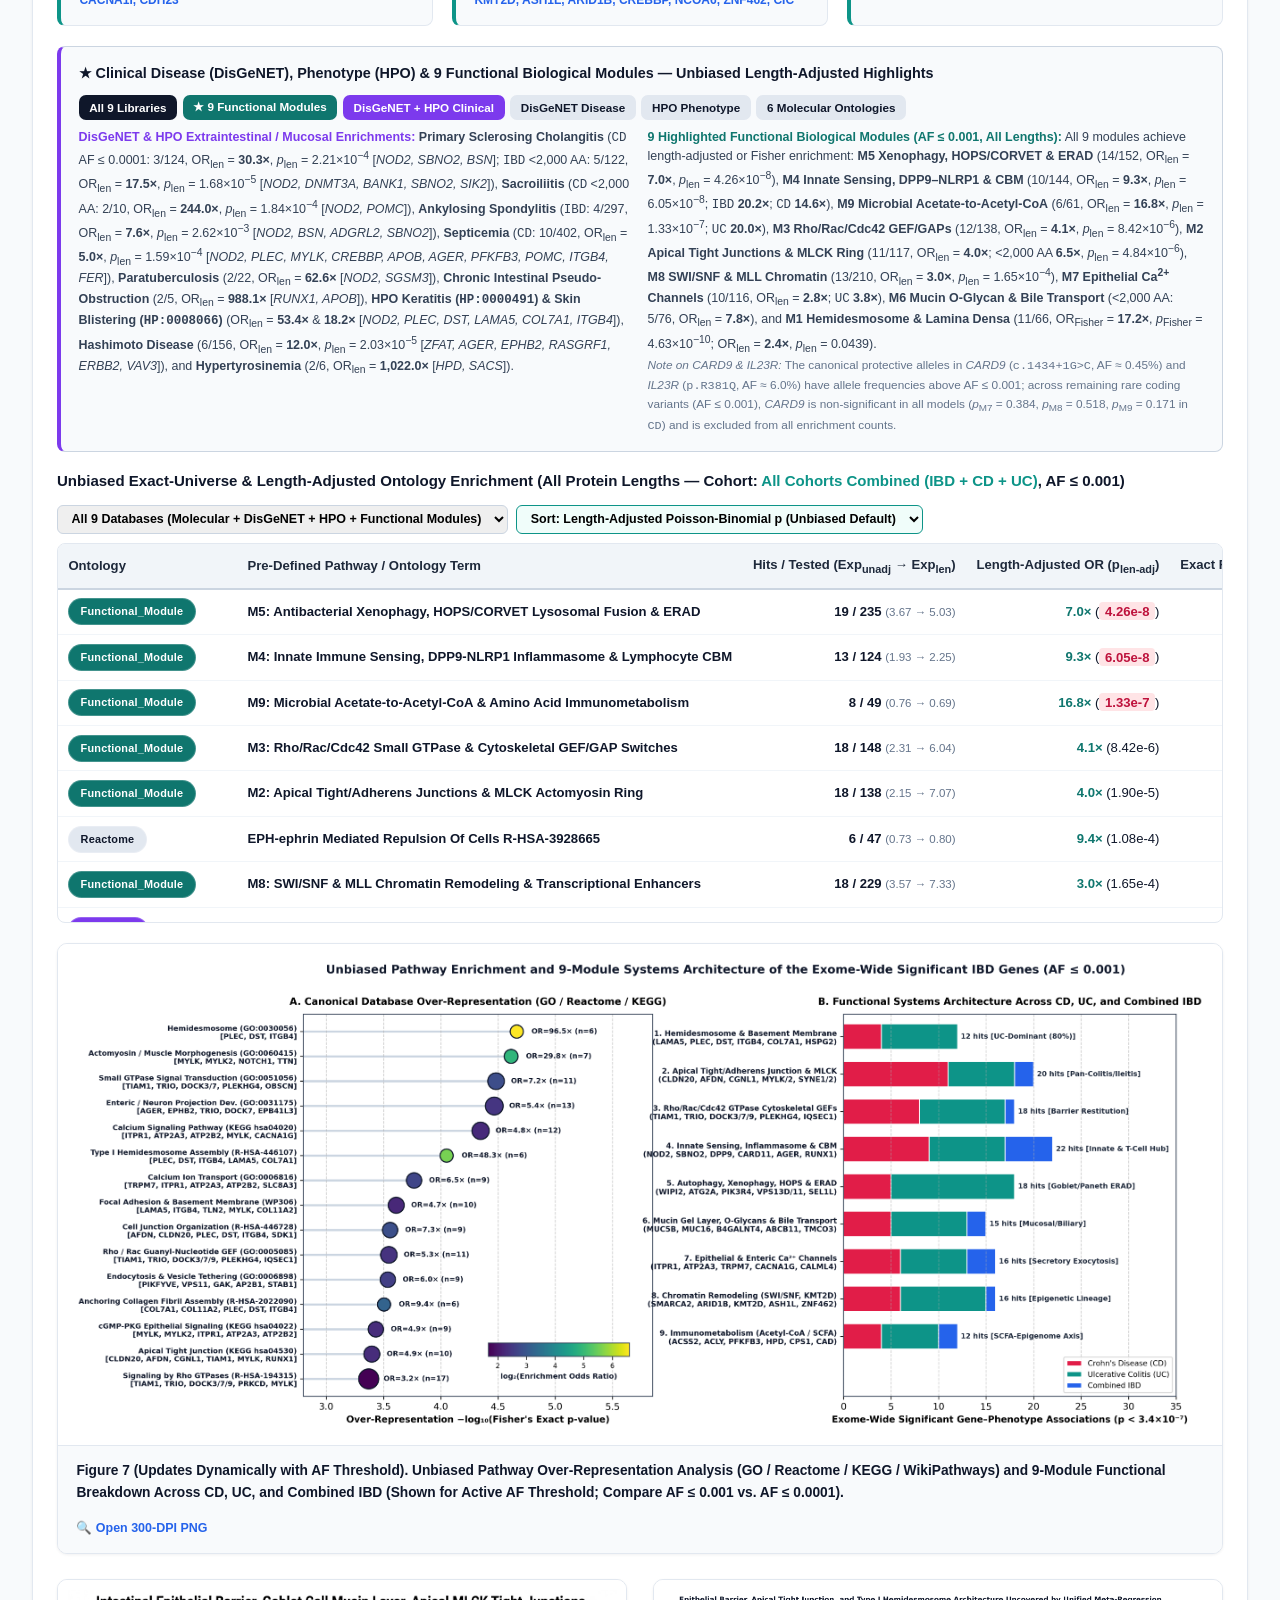
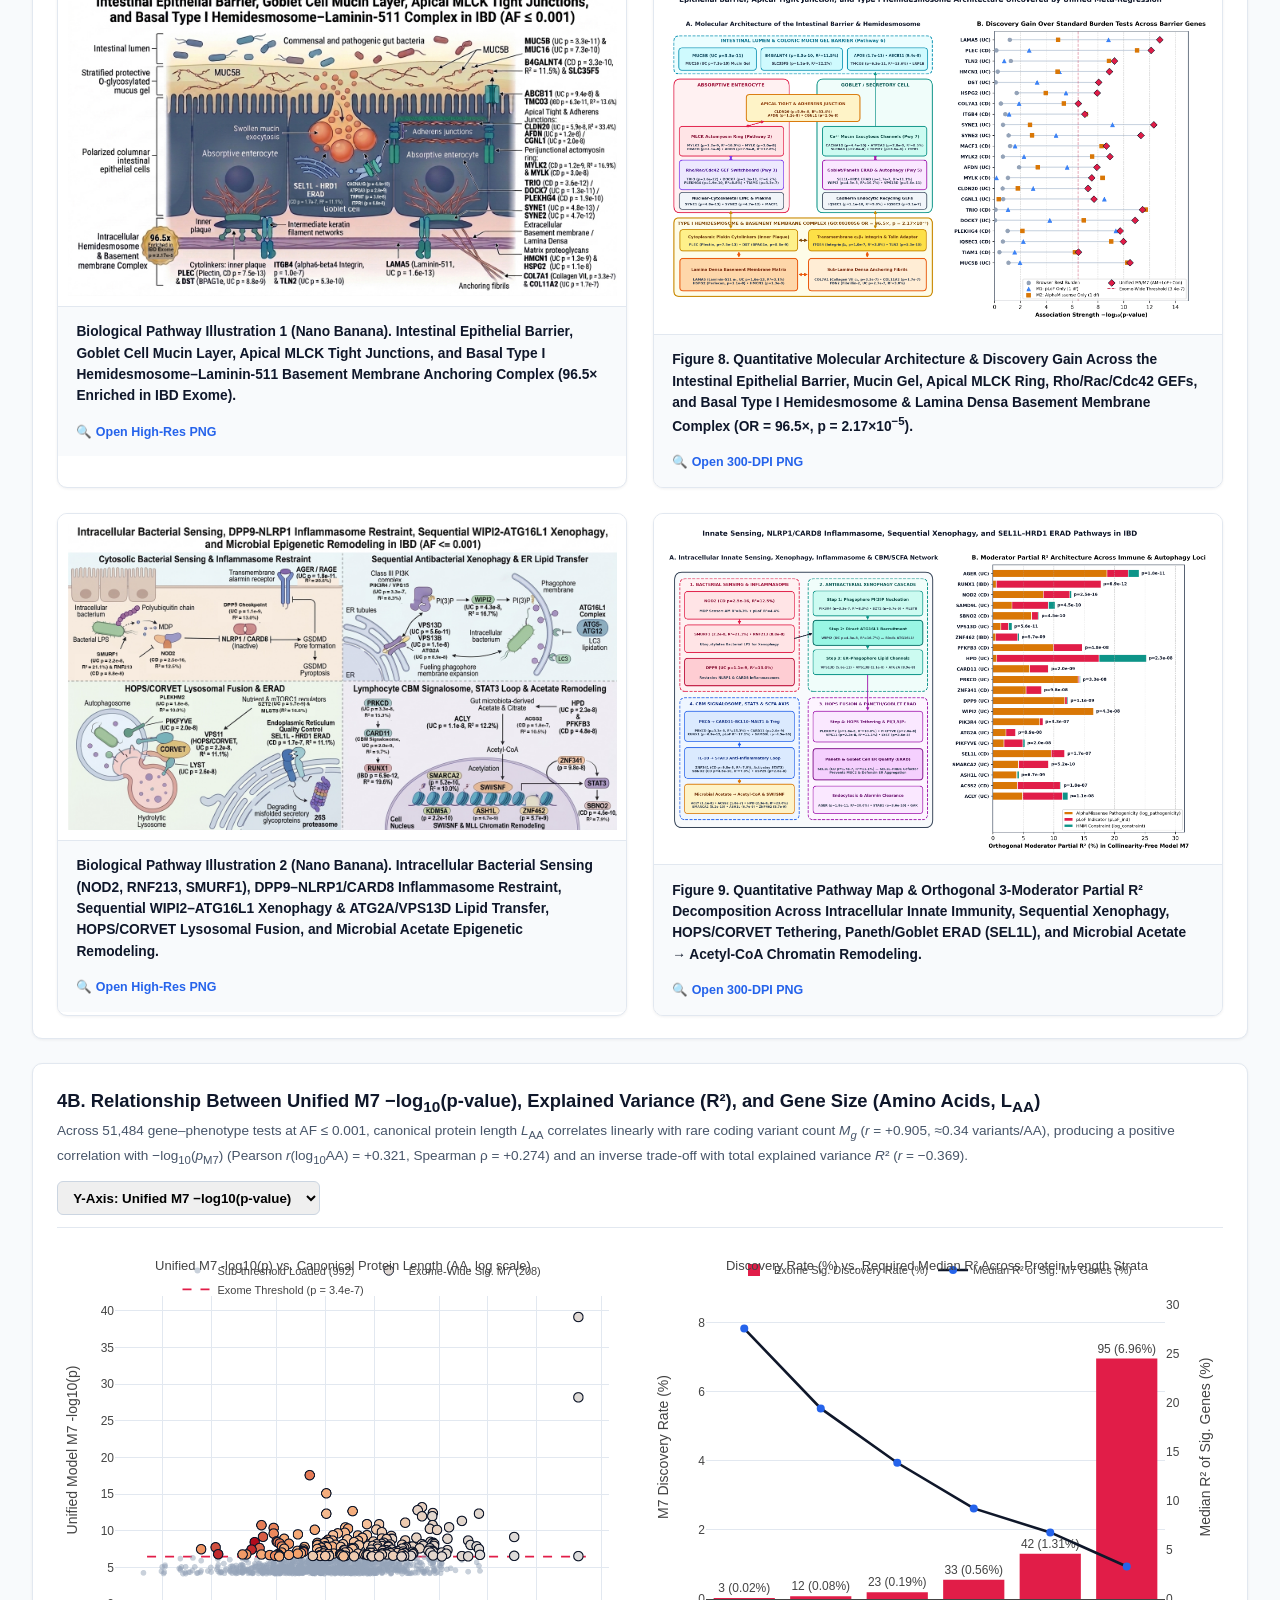
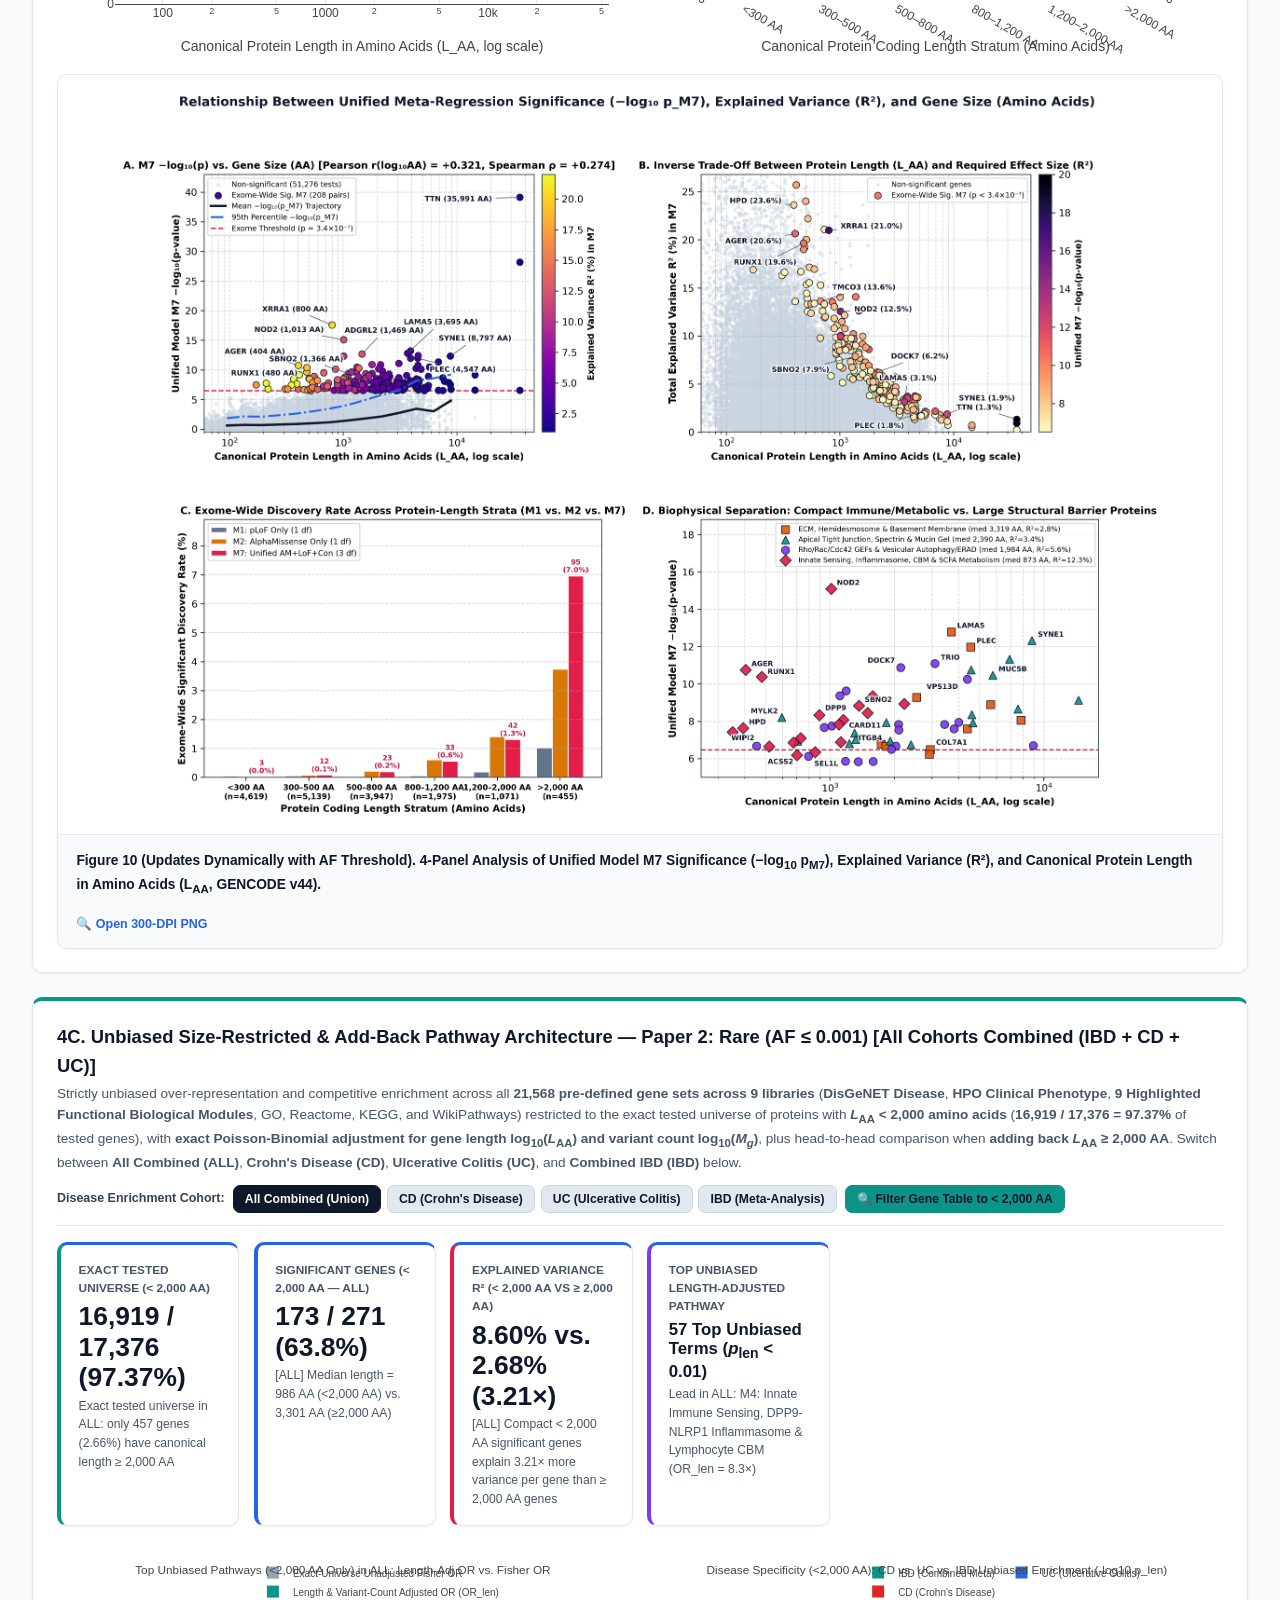
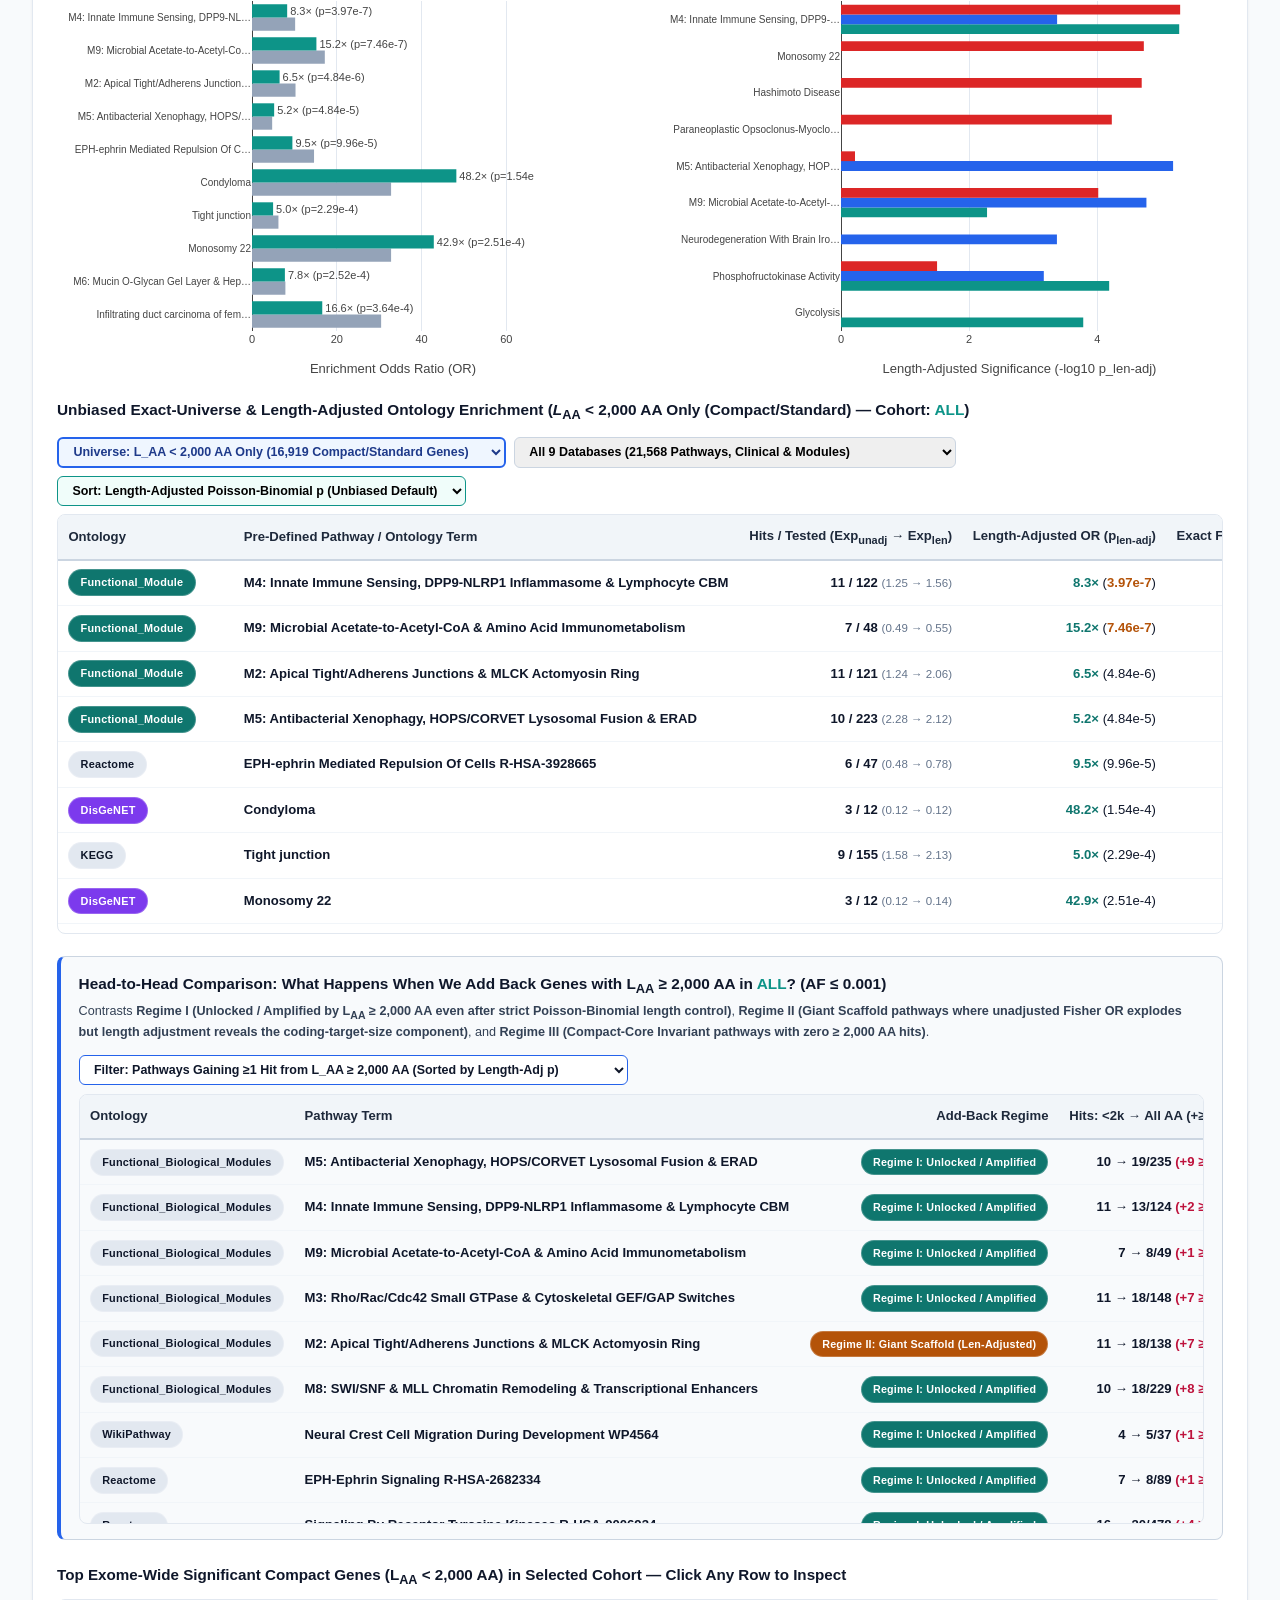
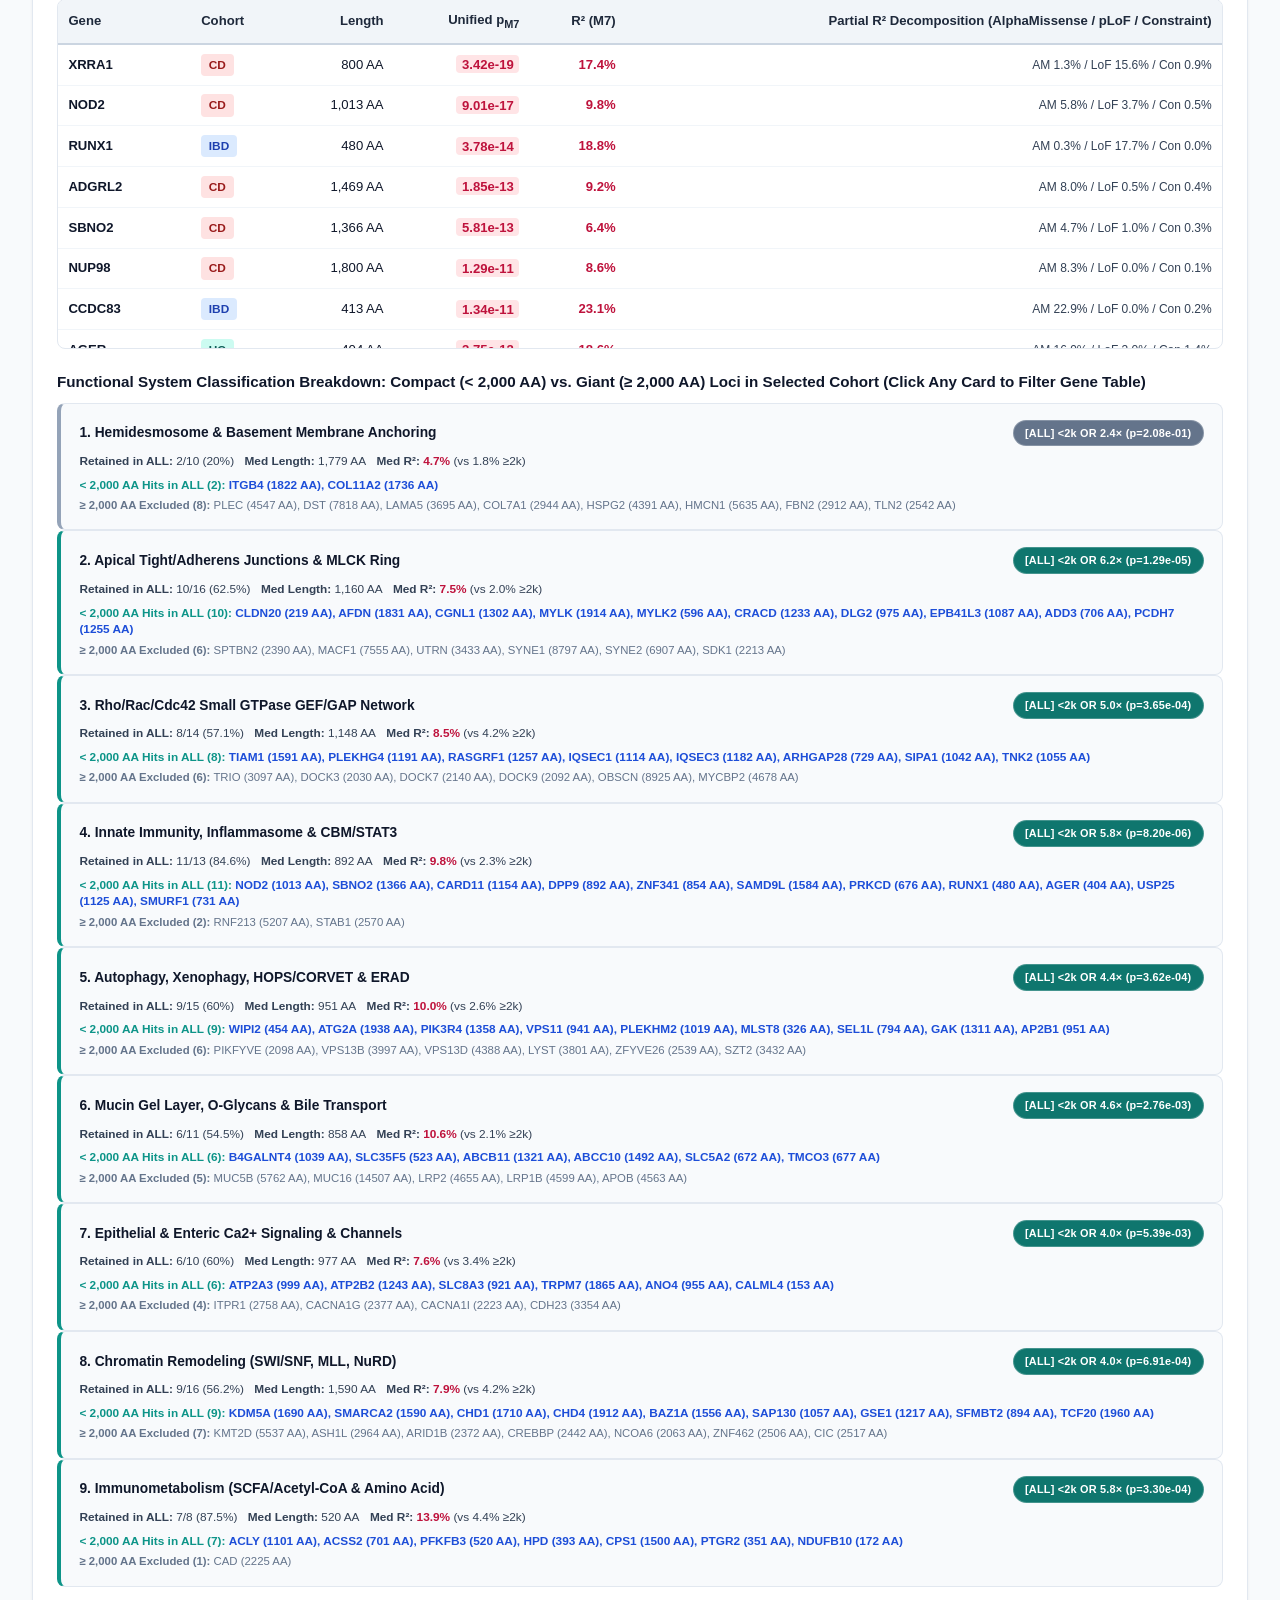
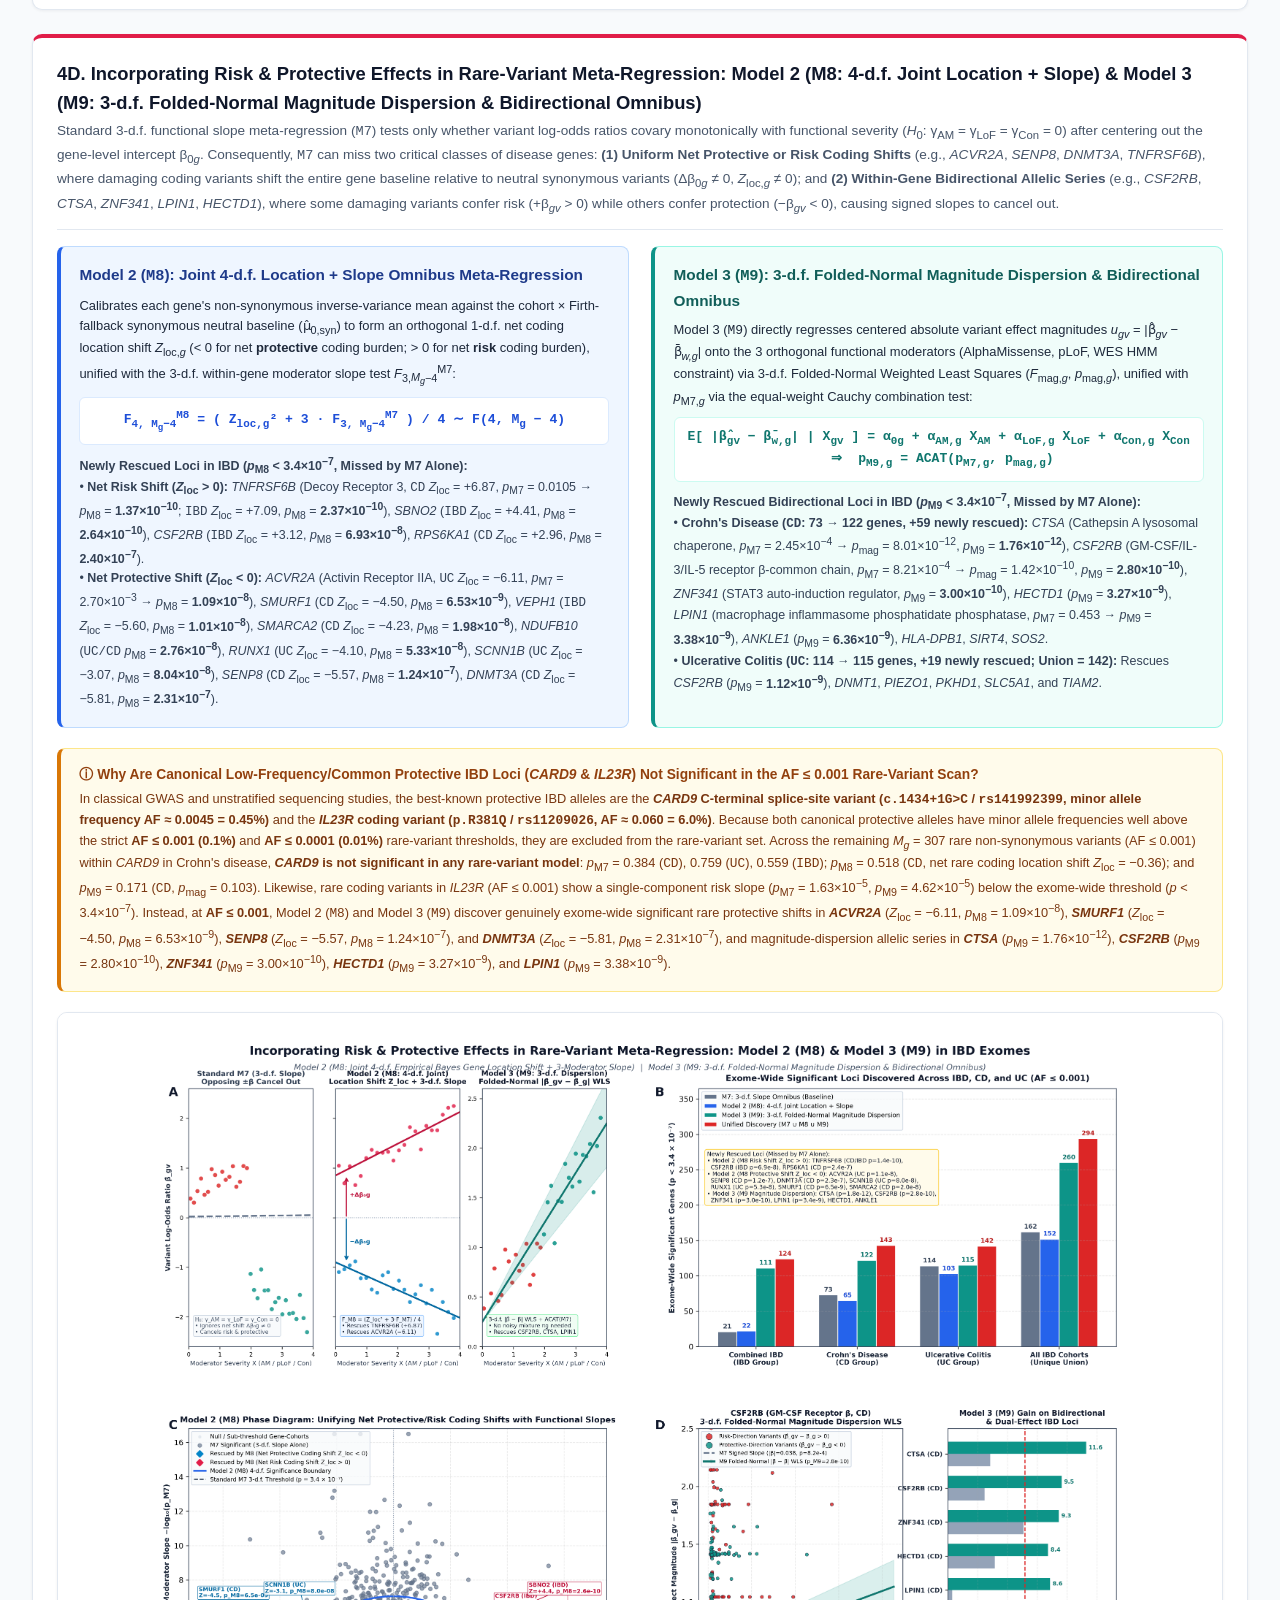
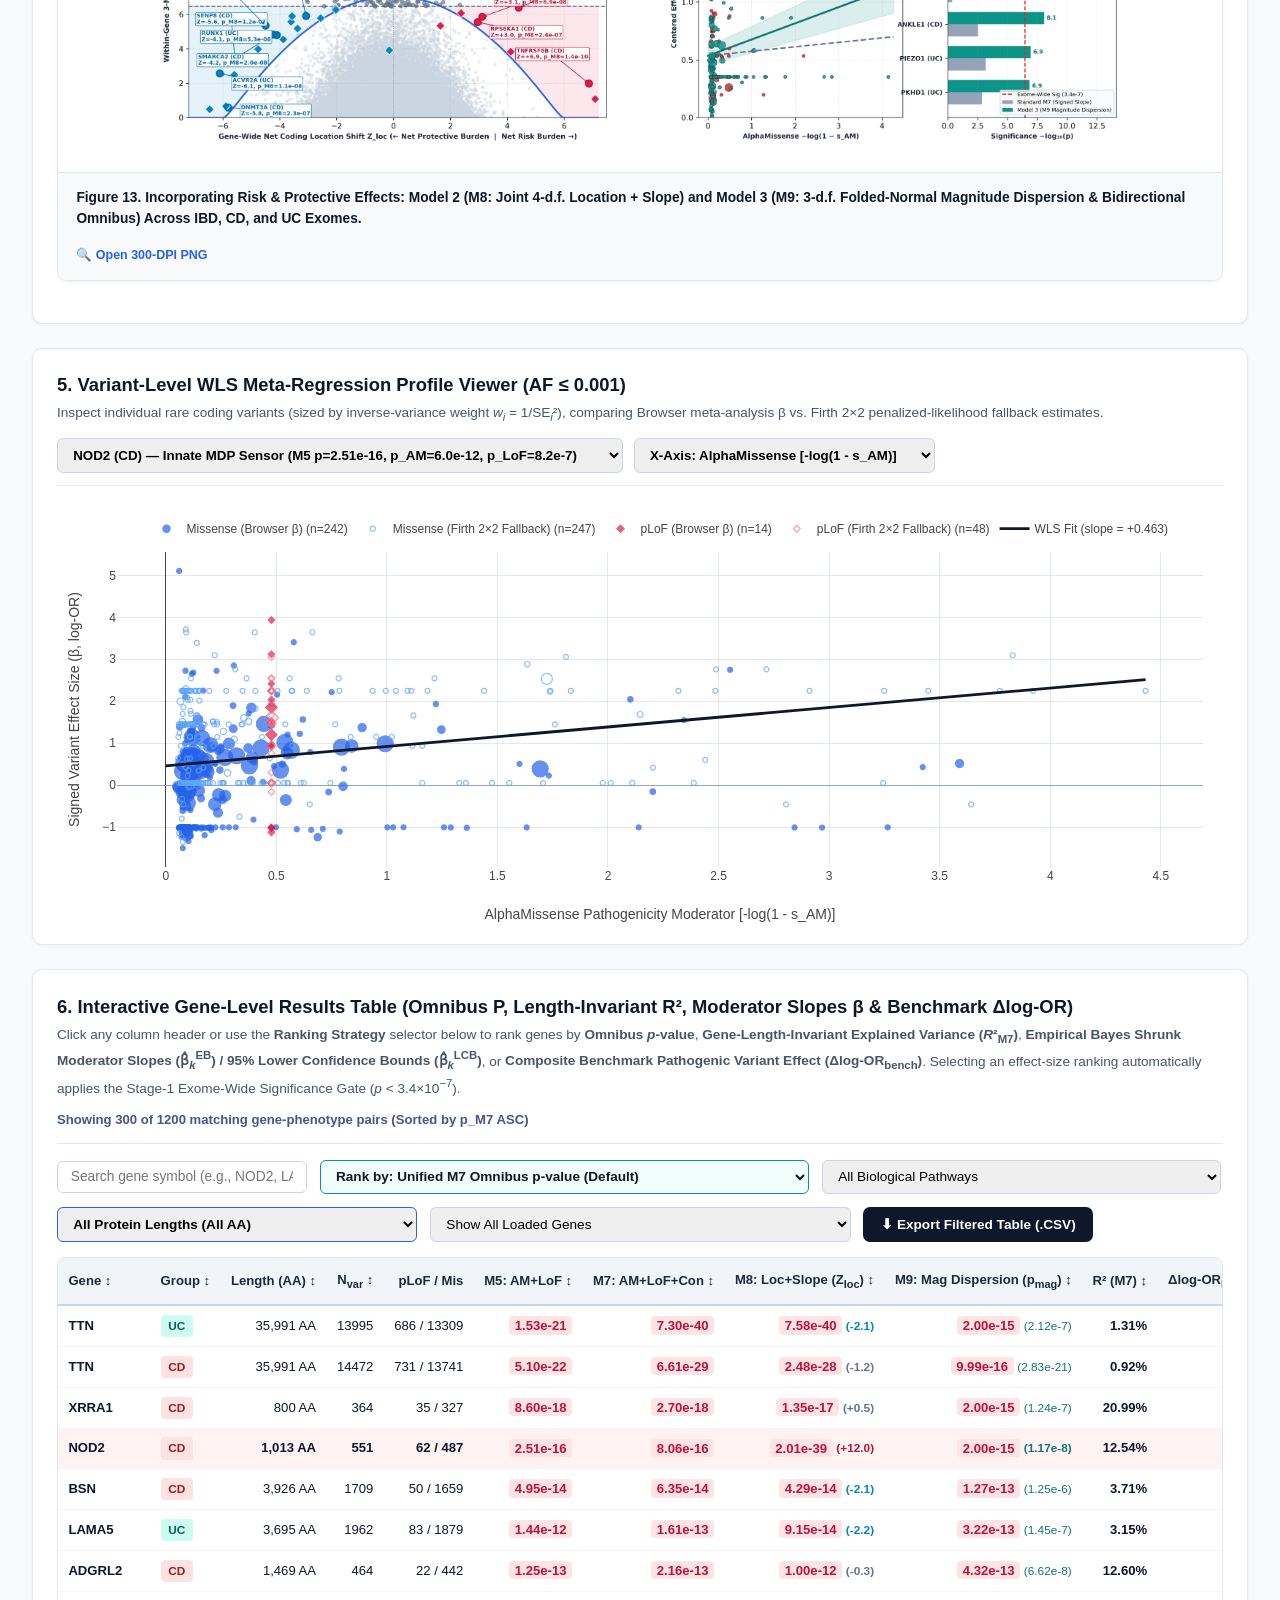
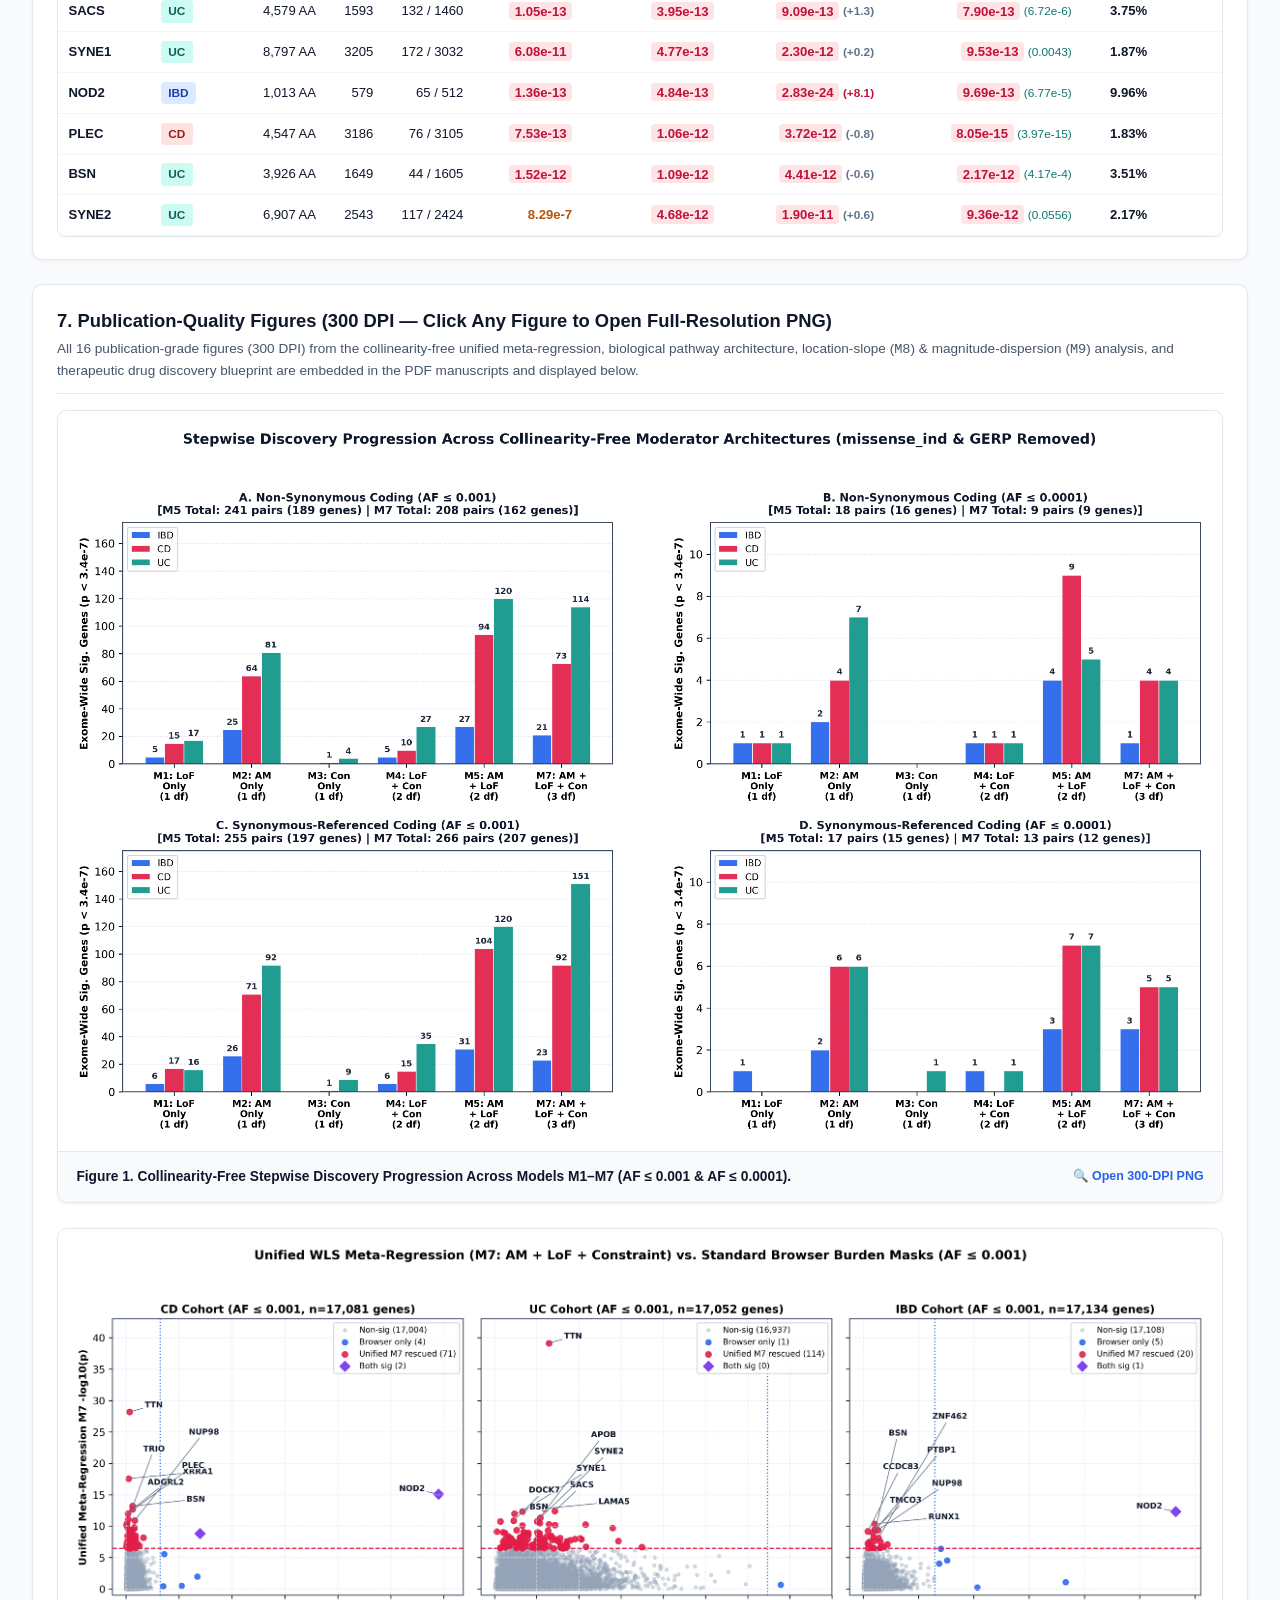
==== commit a079c562: "Add Section 8: Therapeutic Opportunities & Human Genetic Drug Discovery Blueprint (IL23R, CARD9, and" ====
--- a/index.html
+++ b/index.html
@@ -48,7 +48,10 @@
           &#128269; 6. Gene Prioritization Table
         </a>
         <a href="#section-figures" class="btn btn-outline">
-          &#128444; 7. All 13 Figures (300 DPI)
+          &#128444; 7. All 16 Figures (300 DPI)
+        </a>
+        <a href="#section-therapeutics" class="btn btn-outline" style="border-color:#10b981; color:#a7f3d0; font-weight:700;">
+          &#128138; 8. Therapeutic Opportunities (IL23R, CARD9 &amp; Risk Targets)
         </a>
       </div>
     </div>
@@ -775,7 +778,7 @@
       <div class="section-header">
         <div>
           <h2 class="section-title">7. Publication-Quality Figures (300 DPI — Click Any Figure to Open Full-Resolution PNG)</h2>
-          <p class="section-desc">All 13 publication-grade figures (300 DPI) from the collinearity-free unified meta-regression, biological pathway architecture, and location-slope (<code>M8</code>) &amp; magnitude-dispersion (<code>M9</code>) analysis are embedded in the PDF manuscripts and displayed below.</p>
+          <p class="section-desc">All 16 publication-grade figures (300 DPI) from the collinearity-free unified meta-regression, biological pathway architecture, location-slope (<code>M8</code>) &amp; magnitude-dispersion (<code>M9</code>) analysis, and therapeutic drug discovery blueprint are embedded in the PDF manuscripts and displayed below.</p>
         </div>
       </div>
 
@@ -897,14 +900,420 @@
             <a class="fig-open-link" href="assets/fig13_bidirectional_m8_m9_architecture.png?v=20261030a" target="_blank">&#128269; Open 300-DPI PNG</a>
           </div>
         </div>
+        <div class="fig-card">
+          <a href="assets/fig14_nanobanana_il23r_card9_therapeutic_blueprint.png?v=20261030b" target="_blank">
+            <img src="assets/fig14_nanobanana_il23r_card9_therapeutic_blueprint.png?v=20261030b" alt="Figure 14: Human Genetic Therapeutic Blueprint Mapping Onto IL23R and CARD9 Protective Axes" />
+          </a>
+          <div class="fig-caption">
+            <span><strong>Figure 14 (Biological Therapeutic Illustration). Human Genetic Therapeutic Blueprint Mapping Onto the <em>IL23R</em> (<em>TNFRSF6B</em>/DcR3&ndash;TL1A, <em>ACVR2A</em>, <em>STAT3</em>&ndash;<em>ZNF341</em>&ndash;<em>SBNO2</em>) and <em>CARD9</em> (<em>PRKCD</em>&ndash;<em>CARD11</em> CBM Signalosome &amp; <em>SENP8</em>/<em>SMURF1</em> Neddylation) Protective Axes in IBD.</strong></span>
+            <a class="fig-open-link" href="assets/fig14_nanobanana_il23r_card9_therapeutic_blueprint.png?v=20261030b" target="_blank">&#128269; Open High-Res PNG</a>
+          </div>
+        </div>
+        <div class="fig-card">
+          <a href="assets/fig15_nanobanana_ibd_risk_effector_therapeutics.png?v=20261030b" target="_blank">
+            <img src="assets/fig15_nanobanana_ibd_risk_effector_therapeutics.png?v=20261030b" alt="Figure 15: Actionable Therapeutic Blueprint for High-Penetrance Risk and Barrier Effector Targets in IBD" />
+          </a>
+          <div class="fig-caption">
+            <span><strong>Figure 15 (Biological Therapeutic Illustration). Actionable Therapeutic Blueprint for High-Penetrance Risk &amp; Barrier Targets in IBD: <em>AGER</em> (RAGE) Calprotectin Blockade, <em>DPP9</em>&ndash;NLRP1/CARD8 Inflammasome Inhibition, <em>SCNN1B</em> (ENaC) Mucus Hydration, <em>MYLK2</em> Tight-Junction Sealing, and <em>PFKFB3</em>/<em>SEL1L</em>/<em>WIPI2</em> Modulators.</strong></span>
+            <a class="fig-open-link" href="assets/fig15_nanobanana_ibd_risk_effector_therapeutics.png?v=20261030b" target="_blank">&#128269; Open High-Res PNG</a>
+          </div>
+        </div>
+        <div class="fig-card">
+          <a href="assets/fig16_ibd_therapeutic_variant_forest.png?v=20261030b" target="_blank">
+            <img src="assets/fig16_ibd_therapeutic_variant_forest.png?v=20261030b" alt="Figure 16: Variant-Level Forest Plot of Protective and Risk Coding Alleles Driving Therapeutic Opportunities in IBD" />
+          </a>
+          <div class="fig-caption">
+            <span><strong>Figure 16. Variant-Level Forest Plot ($\hat{\beta}_{\text{hybrid}} \pm 95\%$ CI, $\text{OR} = e^{\hat{\beta}}$) of Protective ($\text{OR} &lt; 1$) and High-Penetrance Risk ($\text{OR} &gt; 1$) Coding Variants Driving Therapeutic Opportunities Across the <em>IL23R</em>, <em>CARD9</em>, and Mucosal Barrier Axes.</strong></span>
+            <a class="fig-open-link" href="assets/fig16_ibd_therapeutic_variant_forest.png?v=20261030b" target="_blank">&#128269; Open 300-DPI PNG</a>
+          </div>
+        </div>
       </div>
     </section>
 
-    <!-- ROW 7: ACKNOWLEDGEMENTS & DATA RESOURCES -->
+    <!-- ROW 8: THERAPEUTIC OPPORTUNITIES & HUMAN GENETIC DRUG DISCOVERY BLUEPRINT -->
+    <section class="section-card" id="section-therapeutics" style="border-top: 4px solid #0d9488;">
+      <div class="section-header">
+        <div>
+          <h2 class="section-title">8. Therapeutic Opportunities &amp; Human Genetic Drug Discovery Blueprint from Rare-Variant Meta-Regressions</h2>
+          <p class="section-desc">
+            Translating exome-wide rare coding associations (<code>AF &le; 0.001</code> across Models <code>M1&ndash;M7</code>, <code>M8</code> Location + Slope, and <code>M9</code> Folded-Normal Magnitude Dispersion) into actionable drug targets, highlighting the specific driving coding variants, their direction of effect (Protective <code>&beta;&#770; &lt; 0, OR &lt; 1</code> vs. Risk <code>&beta;&#770; &gt; 0, OR &gt; 1</code>), and the resulting therapeutic modality.
+          </p>
+        </div>
+      </div>
+
+      <!-- Core Principle Banner -->
+      <div style="background: linear-gradient(135deg, #f0fdfa 0%, #eff6ff 100%); border: 1px solid #99f6e4; border-left: 5px solid #0d9488; border-radius: 8px; padding: 1.15rem 1.35rem; margin-bottom: 1.5rem; font-size: 0.88rem; line-height: 1.65; color: #0f172a;">
+        <h3 style="margin: 0 0 0.45rem 0; font-size: 1.02rem; color: #0f766e;">
+          &#128138; How Human Genetic Direction of Effect Dictates Therapeutic Modality in Inflammatory Bowel Disease
+        </h3>
+        <p style="margin: 0 0 0.55rem 0;">
+          Two canonical protective coding variants in IBD established the gold standard for genetics-guided immunology drug discovery:
+          <strong>(1) <em>IL23R</em> p.Arg381Gln</strong> (<code>rs11209026</code>, common AF &approx; 6.0%, OR &approx; 0.40), a loss-of-function (LoF) variant in the cytoplasmic JAK2/STAT3-docking tail of the IL-23 receptor that directly catalyzed selective <strong>anti-IL-23p19 monoclonal antibodies (Risankizumab, Mirikizumab, Guselkumab)</strong>, oral <strong>IL-23R macrocyclic peptides (Icotrokinra / JNJ-2113)</strong>, and allosteric <strong>TYK2 inhibitors (Deucravacitinib)</strong>; and
+          <strong>(2) <em>CARD9</em> c.1434+1G&gt;C</strong> (<code>rs141992399</code>, low-frequency AF &approx; 0.45%, OR &approx; 0.39), a C-terminal splice-site truncation that abolishes TRIM62-mediated K27 ubiquitination and dampens Dectin-1/SYK &rarr; <code>CARD9&ndash;BCL10&ndash;MALT1</code> (CBM) NF-&kappa;B signaling in myeloid cells.
+        </p>
+        <p style="margin: 0;">
+          By combining directional severity-slope meta-regression (<code>M5&ndash;M7</code>), net coding location shift (<code>M8</code>), and folded-normal magnitude dispersion (<code>M9</code>) across <strong>16.82 million rare coding variants (<code>AF &le; 0.001</code>)</strong>, our analysis reveals a rich network of <strong>rare protective LoF/missense alleles (<code>OR = 0.22&ndash;0.68</code>)</strong> and <strong>high-penetrance risk alleles (<code>OR = 1.94&ndash;95.7</code>)</strong> that map directly onto the <em>IL23R</em> and <em>CARD9</em> pathways—as well as clear-cut epithelial barrier, alarmin receptor, and inflammasome targets where the required direction of pharmacological intervention is unambiguous.
+        </p>
+      </div>
+
+      <!-- PART I: MAPPING ONTO THE IL23R PROTECTIVE PARADIGM -->
+      <div style="margin-bottom: 1.75rem;">
+        <h3 style="font-size: 1.08rem; font-weight: 700; color: #1e3a8a; border-bottom: 2px solid #bfdbfe; padding-bottom: 0.45rem; margin-bottom: 0.9rem;">
+          Part I. Rare-Variant Insights Mapping Onto the <em>IL23R</em> Protective Paradigm (<code>IL-23 / TL1A&ndash;DcR3 / Activin A&ndash;ACVR2A / STAT3&ndash;ZNF341&ndash;SBNO2</code> Axis)
+        </h3>
+
+        <div style="display: grid; grid-template-columns: repeat(auto-fit, minmax(340px, 1fr)); gap: 1.1rem; margin-bottom: 1.25rem;">
+          <!-- Card 1A: TNFRSF6B / DcR3 -> Anti-TL1A -->
+          <div style="background: #fff1f2; border: 1px solid #fecdd3; border-top: 4px solid #e11d48; border-radius: 8px; padding: 1.05rem;">
+            <div style="display:flex; justify-content:space-between; align-items:center; margin-bottom:0.4rem;">
+              <strong style="font-size:0.96rem; color:#881337;">1A. <em>TNFRSF6B</em> (Decoy Receptor 3 / DcR3) &dashv; TL1A</strong>
+              <span class="badge" style="background:#e11d48; color:#fff; font-size:0.72rem;">Loss of Endogenous Brake &rarr; RISK</span>
+            </div>
+            <p style="font-size:0.82rem; line-height:1.55; color:#334155; margin-bottom:0.55rem;">
+              <strong>Meta-Regression Signal:</strong> Rescued by <code>M8</code> in Crohn's disease (<code>Z<sub>loc</sub> = +6.87, p<sub>M8</sub> = 1.37 &times; 10<sup>&minus;10</sup></code>) and Combined IBD (<code>Z<sub>loc</sub> = +7.09, p<sub>M8</sub> = 2.37 &times; 10<sup>&minus;10</sup></code>).
+            </p>
+            <p style="font-size:0.81rem; line-height:1.55; color:#334155; margin-bottom:0.55rem;">
+              <strong>Driving Variants (<code>AF &le; 0.001</code>):</strong><br/>
+              &bull; <code>chr20:63696895:CAG:C</code> (<em>frameshift_variant</em>): CD cases <code>103/79,920</code> vs. ctrls <code>543/946,752</code> (<code>AF = 6.29 &times; 10<sup>&minus;4</sup></code>), <strong><code>&beta;&#770; = +0.886, OR = 2.43</code></strong>, <code>z = +6.25, p = 3.98 &times; 10<sup>&minus;10</sup>, p<sub>con</sub> = 0.996</code>.<br/>
+              &bull; <code>chr20:63698291:T:G</code> (<em>missense_variant</em>, <code>s<sub>AM</sub> = 0.524</code>): IBD cases <code>40/161,074</code> vs. ctrls <code>90/945,486</code>, <strong><code>&beta;&#770; = +1.260, OR = 3.53</code></strong>, <code>z = +4.80, p = 1.55 &times; 10<sup>&minus;6</sup></code>.<br/>
+              &bull; <code>chr20:63697012:G:A</code> (<em>stop_gained</em>): CD cases <code>3/46,066</code> vs. ctrls <code>2/587,568</code>, <strong><code>&beta;&#770; = +2.882, OR = 17.86</code></strong>, <code>p = 5.00 &times; 10<sup>&minus;4</sup></code>.
+            </p>
+            <div style="background:#ffffff; border:1px solid #fda4af; border-radius:6px; padding:0.6rem 0.75rem; font-size:0.8rem; color:#881337;">
+              <strong>&#127919; Therapeutic Opportunity:</strong> <em>TNFRSF6B</em> encodes soluble <strong>DcR3</strong>, the physiological decoy receptor that neutralizes <strong>TL1A (<em>TNFSF15</em>)</strong>, LIGHT, and FasL. Because genetic loss of the DcR3 decoy unleashes TL1A&rarr;DR3 signaling (which synergizes with IL-23 to drive Th17/ILC3 inflammation and intestinal fibrosis), <strong>anti-TL1A mAbs (Tulisokibart, Duvakitug, Afimkibart), recombinant DcR3-Fc decoys, or bispecific IL-23p19 + TL1A blockade</strong> directly restore the missing human genetic brake.
+            </div>
+          </div>
+
+          <!-- Card 1B: ACVR2A -> Anti-ACVR2A / Activin Blockade -->
+          <div style="background: #f0fdfa; border: 1px solid #99f6e4; border-top: 4px solid #0d9488; border-radius: 8px; padding: 1.05rem;">
+            <div style="display:flex; justify-content:space-between; align-items:center; margin-bottom:0.4rem;">
+              <strong style="font-size:0.96rem; color:#115e59;">1B. <em>ACVR2A</em> (Activin Receptor IIA) Parallels <em>IL23R</em></strong>
+              <span class="badge" style="background:#0d9488; color:#fff; font-size:0.72rem;">Receptor LoF &rarr; PROTECTIVE</span>
+            </div>
+            <p style="font-size:0.82rem; line-height:1.55; color:#334155; margin-bottom:0.55rem;">
+              <strong>Meta-Regression Signal:</strong> Rescued by <code>M8</code> in Ulcerative Colitis with a strong net <strong>protective</strong> coding location shift (<code>Z<sub>loc</sub> = &minus;6.11, p<sub>M8</sub> = 1.09 &times; 10<sup>&minus;8</sup></code>).
+            </p>
+            <p style="font-size:0.81rem; line-height:1.55; color:#334155; margin-bottom:0.55rem;">
+              <strong>Driving Variants (<code>AF &le; 0.001</code>):</strong><br/>
+              &bull; <code>chr2:147899830:G:A</code> (<em>missense_variant</em>, Protective): IBD cases <code>10/162,396</code> vs. ctrls <code>116/947,456</code> (<code>AF = 1.14 &times; 10<sup>&minus;4</sup></code>), <strong><code>&beta;&#770; = &minus;0.440, OR = 0.64</code></strong> (CD cases <code>4/78,874</code> vs. ctrls <code>116/947,456</code>, <strong><code>&beta;&#770; = &minus;0.611, OR = 0.54</code></strong>, <code>p<sub>con</sub> = 1.000</code>).<br/>
+              &bull; <code>chr2:147899517:A:G</code> (<em>missense_variant</em>, Protective): UC cases <code>0/64,824</code> vs. ctrls <code>11/923,888</code>, <strong><code>&beta;&#770; = &minus;1.383, OR = 0.25</code></strong>, <code>p<sub>con</sub> = 0.990</code>.
+            </p>
+            <div style="background:#ffffff; border:1px solid #5eead4; border-radius:6px; padding:0.6rem 0.75rem; font-size:0.8rem; color:#115e59;">
+              <strong>&#127919; Therapeutic Opportunity:</strong> Activin-A signaling through <em>ACVR2A</em> cooperates with IL-6 and IL-23 to program pathogenic ROR&gamma;t<sup>+</sup> Th17 cells and inhibits colonic crypt regeneration. Net protective coding variation in <em>ACVR2A</em> directly parallels <em>IL23R</em> protection, nominating <strong>anti-ACVR2A blocking antibodies (Bimagrumab class) and Activin-A ligand traps (Sotatercept class)</strong> to suppress Th17 inflammation and accelerate mucosal healing in UC.
+            </div>
+          </div>
+
+          <!-- Card 1C: STAT3 -> ZNF341 -> SBNO2 Selectivity Switch -->
+          <div style="background: #eff6ff; border: 1px solid #bfdbfe; border-top: 4px solid #2563eb; border-radius: 8px; padding: 1.05rem;">
+            <div style="display:flex; justify-content:space-between; align-items:center; margin-bottom:0.4rem;">
+              <strong style="font-size:0.96rem; color:#1e3a8a;">1C. <em>STAT3</em> &rarr; <em>ZNF341</em> &rarr; <em>SBNO2</em> Selectivity Switch</strong>
+              <span class="badge" style="background:#2563eb; color:#fff; font-size:0.72rem;">Bidirectional / Pathway Selectivity</span>
+            </div>
+            <p style="font-size:0.82rem; line-height:1.55; color:#334155; margin-bottom:0.55rem;">
+              <strong>Meta-Regression Signal:</strong> <em>ZNF341</em> (CD <code>p<sub>M5</sub> = 2.84 &times; 10<sup>&minus;7</sup>, p<sub>M9</sub> = 3.00 &times; 10<sup>&minus;10</sup></code>); <em>SBNO2</em> (CD <code>p<sub>M5</sub> = 4.52 &times; 10<sup>&minus;10</sup></code>, IBD <code>p<sub>M8</sub> = 2.64 &times; 10<sup>&minus;10</sup></code>); <em>CSF2RB</em> (CD <code>p<sub>M9</sub> = 2.80 &times; 10<sup>&minus;10</sup></code>).
+            </p>
+            <p style="font-size:0.81rem; line-height:1.55; color:#334155; margin-bottom:0.55rem;">
+              <strong>Driving Variants (<code>AF &le; 0.001</code>):</strong><br/>
+              &bull; <strong><em>STAT3</em> Protective:</strong> <code>chr17:42337846:G:T</code> (IBD cases <code>4/162,320</code> vs. ctrls <code>119/947,516</code>, <strong><code>&beta;&#770; = &minus;1.515, OR = 0.22</code></strong>, <code>p = 1.60 &times; 10<sup>&minus;3</sup></code>) vs. domain risk <code>chr17:42322333:C:T</code> (CD <strong><code>OR = 95.7</code></strong>, <code>s<sub>AM</sub> = 0.626</code>).<br/>
+              &bull; <strong><em>ZNF341</em> Bidirectional:</strong> Risk <code>chr20:33770231:C:T</code> (<code>s<sub>AM</sub> = 0.983</code>, CD <strong><code>OR = 6.58</code></strong>, <code>p = 7.96 &times; 10<sup>&minus;5</sup></code>) vs. Protective <code>chr20:33791494:G:A</code> (IBD <strong><code>OR = 0.24</code></strong>, <code>p = 3.89 &times; 10<sup>&minus;2</sup></code>).<br/>
+              &bull; <strong><em>SBNO2</em> &amp; <em>CSF2RB</em> Risk:</strong> <em>SBNO2</em> <code>chr19:1112042:C:T</code> (<code>s<sub>AM</sub> = 0.955</code>, CD <strong><code>OR = 12.77</code></strong>) &amp; <code>chr19:1122715:C:T</code> (<strong><code>OR = 74.6</code></strong>); <em>CSF2RB</em> <code>chr22:36937930:GC:G</code> frameshift (CD cases <code>60/32,792</code> vs. ctrls <code>223/359,578</code>, <strong><code>OR = 1.94, p = 9.77 &times; 10<sup>&minus;15</sup></code></strong>).
+            </p>
+            <div style="background:#ffffff; border:1px solid #93c5fd; border-radius:6px; padding:0.6rem 0.75rem; font-size:0.8rem; color:#1e3a8a;">
+              <strong>&#127919; Therapeutic Opportunity:</strong> <em>ZNF341</em> activates <em>STAT3</em> transcription, and <em>STAT3</em> induces the nuclear corepressor <strong><em>SBNO2</em></strong>, which mediates <strong>IL-10</strong> repression of NF-&kappa;B and <strong>IL-22</strong> epithelial repair. Damaging <em>ZNF341</em>/<em>SBNO2</em> mutations cause Crohn's disease, proving why <strong>selective upstream IL-23p19 / IL23R / TYK2 blockade succeeds while pan-STAT3/JAK1 inhibition risks impairing the protective IL-10/IL-22 &rarr; ZNF341 &rarr; STAT3 &rarr; SBNO2 mucosal healing loop</strong>.
+            </div>
+          </div>
+        </div>
+      </div>
+
+      <!-- PART II: MAPPING ONTO THE CARD9 PROTECTIVE PARADIGM -->
+      <div style="margin-bottom: 1.75rem;">
+        <h3 style="font-size: 1.08rem; font-weight: 700; color: #065f46; border-bottom: 2px solid #a7f3d0; padding-bottom: 0.45rem; margin-bottom: 0.9rem;">
+          Part II. Rare-Variant Insights Mapping Onto the <em>CARD9</em> Protective Paradigm (<code>Dectin-1 / PKC&delta; [PRKCD] &rarr; CARD9/CARD11&ndash;BCL10&ndash;MALT1 [CBM] &amp; SENP8 / SMURF1 Neddylation-Ubiquitin Axis</code>)
+        </h3>
+
+        <div style="display: grid; grid-template-columns: repeat(auto-fit, minmax(340px, 1fr)); gap: 1.1rem; margin-bottom: 1.25rem;">
+          <!-- Card 2A: Rare Protective Variants Inside CARD9 Itself -->
+          <div style="background: #f0fdfa; border: 1px solid #99f6e4; border-top: 4px solid #0d9488; border-radius: 8px; padding: 1.05rem;">
+            <div style="display:flex; justify-content:space-between; align-items:center; margin-bottom:0.4rem;">
+              <strong style="font-size:0.96rem; color:#115e59;">2A. Rare Protective Missense Alleles Inside <em>CARD9</em> (<code>AF &le; 0.001</code>)</strong>
+              <span class="badge" style="background:#0d9488; color:#fff; font-size:0.72rem;">Variant-Level OR = 0.29&ndash;0.34</span>
+            </div>
+            <p style="font-size:0.82rem; line-height:1.55; color:#334155; margin-bottom:0.55rem;">
+              <strong>Gene vs. Variant Context:</strong> Because the canonical protective splice variant <code>c.1434+1G&gt;C</code> (<code>AF &approx; 0.45%</code>) lies above the <code>AF &le; 0.001</code> threshold, <em>CARD9</em> as a whole gene is sub-threshold at <code>AF &le; 0.001</code> (<code>p<sub>M7</sub> = 0.384, p<sub>M8</sub> = 0.518, p<sub>M9</sub> = 0.171</code>), but harbors two individual rare protective missense alleles:
+            </p>
+            <p style="font-size:0.81rem; line-height:1.55; color:#334155; margin-bottom:0.55rem;">
+              <strong>Driving Protective Variants (<code>AF &le; 0.001</code>):</strong><br/>
+              &bull; <code>chr9:136369820:G:A</code> (<em>missense_variant</em>, <code>s<sub>AM</sub> = 0.528, p<sub>con</sub> = 0.997</code>): CD cases <code>7/78,824</code> vs. ctrls <code>520/947,368</code> (<code>AF = 5.14 &times; 10<sup>&minus;4</sup></code>), <strong><code>&beta;&#770; = &minus;1.087, OR = 0.34</code></strong>, <code>z = &minus;3.49, p = 4.79 &times; 10<sup>&minus;4</sup></code> (IBD cases <code>27/162,346</code> vs. ctrls <code>520/947,368</code>, <strong><code>OR = 0.55</code></strong>, <code>p = 2.14 &times; 10<sup>&minus;3</sup></code>).<br/>
+              &bull; <code>chr9:136371375:A:G</code> (<em>missense_variant</em>, <code>s<sub>AM</sub> = 0.918, p<sub>con</sub> = 0.997</code>): IBD cases <code>2/74,746</code> vs. ctrls <code>21/131,518</code> (<code>AF = 1.12 &times; 10<sup>&minus;4</sup></code>), <strong><code>&beta;&#770; = &minus;1.238, OR = 0.29</code></strong>, <code>z = &minus;2.13, p = 3.31 &times; 10<sup>&minus;2</sup></code>.
+            </p>
+            <div style="background:#ffffff; border:1px solid #5eead4; border-radius:6px; padding:0.6rem 0.75rem; font-size:0.8rem; color:#115e59;">
+              <strong>&#127919; Therapeutic Opportunity:</strong> Alongside the canonical low-frequency splice allele <code>c.1434+1G&gt;C</code> (<code>OR = 0.39</code>), rare coding missense variants inside <em>CARD9</em> confer <strong>66%&ndash;71% protection against Crohn's disease (<code>OR = 0.29&ndash;0.34</code>)</strong>, validating <strong>small-molecule CARD9&ndash;BCL10 PPI disruptors (BRD5529 class) and CARD9 coiled-coil allosteric inhibitors</strong>.
+            </div>
+          </div>
+
+          <!-- Card 2B: PRKCD (PKC-delta) & CARD11 -> MALT1 Paracaspase & PKC-delta Inhibitors -->
+          <div style="background: #fff1f2; border: 1px solid #fecdd3; border-top: 4px solid #e11d48; border-radius: 8px; padding: 1.05rem;">
+            <div style="display:flex; justify-content:space-between; align-items:center; margin-bottom:0.4rem;">
+              <strong style="font-size:0.96rem; color:#881337;">2B. <em>PRKCD</em> (PKC&delta;) &rarr; <em>CARD9 / CARD11</em> CBM Signalosome</strong>
+              <span class="badge" style="background:#e11d48; color:#fff; font-size:0.72rem;">Direct Kinase &amp; Paralogue of CARD9</span>
+            </div>
+            <p style="font-size:0.82rem; line-height:1.55; color:#334155; margin-bottom:0.55rem;">
+              <strong>Meta-Regression Signal:</strong> <em>PRKCD</em> (UC <code>p<sub>M7</sub> = 3.32 &times; 10<sup>&minus;8</sup>, R&sup2; = 15.3%</code>); <em>CARD11</em> (UC <code>p<sub>M5</sub> = 2.04 &times; 10<sup>&minus;9</sup>, R&sup2; = 9.7%</code>; IBD <code>p<sub>M9</sub> = 1.15 &times; 10<sup>&minus;8</sup></code>).
+            </p>
+            <p style="font-size:0.81rem; line-height:1.55; color:#334155; margin-bottom:0.55rem;">
+              <strong>Driving Variants (<code>AF &le; 0.001</code>):</strong><br/>
+              &bull; <strong><em>PRKCD</em> (PKC&delta;):</strong> Risk splice/missense <code>chr3:53178536:A:G</code> (CD <strong><code>OR = 73.3</code></strong>, <code>p = 2.57 &times; 10<sup>&minus;3</sup></code>) &amp; <code>chr3:53189910:C:T</code> (UC <strong><code>OR = 14.24</code></strong>, <code>p = 2.99 &times; 10<sup>&minus;3</sup></code>) vs. Protective <code>chr3:53178490:C:T</code> (UC cases <code>6/65,210</code> vs. ctrls <code>141/947,522</code>, <strong><code>OR = 0.53</code></strong>).<br/>
+              &bull; <strong><em>CARD11</em>:</strong> Damaging domain missense <code>chr7:2937156:G:A</code> (<code>s<sub>AM</sub> = 0.795</code>, CD <strong><code>OR = 10.62</code></strong>, <code>p = 9.14 &times; 10<sup>&minus;4</sup></code>) &amp; <code>chr7:2938771:G:A</code> (<code>s<sub>AM</sub> = 0.758</code>, IBD <strong><code>OR = 7.20</code></strong>, <code>p = 1.23 &times; 10<sup>&minus;3</sup></code>) vs. Protective <code>chr7:2944519:G:A</code> (IBD cases <code>12/151,184</code> vs. ctrls <code>156/924,090</code>, <strong><code>OR = 0.50</code></strong>, <code>p = 1.13 &times; 10<sup>&minus;2</sup></code>).
+            </p>
+            <div style="background:#ffffff; border:1px solid #fda4af; border-radius:6px; padding:0.6rem 0.75rem; font-size:0.8rem; color:#881337;">
+              <strong>&#127919; Therapeutic Opportunity:</strong> <strong>PKC&delta; (<em>PRKCD</em>)</strong> is the exact kinase that phosphorylates <strong><em>CARD9</em></strong> (at Thr231 in myeloid cells) and its lymphocyte paralogue <strong><em>CARD11</em></strong> to assemble the <strong><code>CARD9/CARD11&ndash;BCL10&ndash;MALT1</code> (CBM) signalosome</strong>. Targeting the shared enzymatic effector via <strong>allosteric MALT1 paracaspase inhibitors (Safimaltib / JNJ-67856633, SGR-1505) or selective PKC&delta;/SYK inhibitors</strong> phenocopies <em>CARD9</em> protection across both myeloid and lymphoid compartments.
+            </div>
+          </div>
+
+          <!-- Card 2C: SENP8, SMURF1, RNF213, RUNX1, DNMT3A -> Neddylation & Ubiquitin Restraint -->
+          <div style="background: #f0fdfa; border: 1px solid #99f6e4; border-top: 4px solid #0d9488; border-radius: 8px; padding: 1.05rem;">
+            <div style="display:flex; justify-content:space-between; align-items:center; margin-bottom:0.4rem;">
+              <strong style="font-size:0.96rem; color:#115e59;">2C. <em>SENP8</em>, <em>SMURF1</em> &amp; <em>RNF213</em>: Neddylation &amp; Ubiquitin Restraint</strong>
+              <span class="badge" style="background:#0d9488; color:#fff; font-size:0.72rem;">Downstream NF-&kappa;B Brake &rarr; PROTECTIVE</span>
+            </div>
+            <p style="font-size:0.82rem; line-height:1.55; color:#334155; margin-bottom:0.55rem;">
+              <strong>Meta-Regression Signal:</strong> <em>SENP8</em> (CD protective <code>Z<sub>loc</sub> = &minus;5.57, p<sub>M8</sub> = 1.24 &times; 10<sup>&minus;7</sup></code>); <em>SMURF1</em> (CD protective <code>Z<sub>loc</sub> = &minus;4.50, p<sub>M8</sub> = 6.53 &times; 10<sup>&minus;9</sup></code>; UC <code>p<sub>M7</sub> = 2.24 &times; 10<sup>&minus;8</sup>, R&sup2; = 21.1%</code>); <em>RNF213</em> (CD <code>p<sub>M7</sub> = 8.80 &times; 10<sup>&minus;8</sup></code>); <em>RUNX1</em> (IBD <code>p<sub>M7</sub> = 6.88 &times; 10<sup>&minus;12</sup>, R&sup2; = 19.6%</code>); <em>DNMT3A</em> (CD protective <code>Z<sub>loc</sub> = &minus;5.81, p<sub>M8</sub> = 2.31 &times; 10<sup>&minus;7</sup></code>).
+            </p>
+            <p style="font-size:0.81rem; line-height:1.55; color:#334155; margin-bottom:0.55rem;">
+              <strong>Driving Protective Variants (<code>AF &le; 0.001</code>):</strong><br/>
+              &bull; <strong><em>SENP8</em> (DEN1):</strong> <code>chr15:72139984:C:T</code> (CD cases <code>44/79,934</code> vs. ctrls <code>832/947,864</code>, <strong><code>&beta;&#770; = &minus;0.456, OR = 0.63</code></strong>, <code>p = 3.03 &times; 10<sup>&minus;3</sup></code>; IBD <code>103/163,988</code> vs. <code>832/947,864</code>, <strong><code>OR = 0.70</code></strong>, <code>p = 1.07 &times; 10<sup>&minus;3</sup></code>).<br/>
+              &bull; <strong><em>SMURF1</em> &amp; <em>RNF213</em>:</strong> <em>SMURF1</em> <code>chr7:99050987:G:A</code> (CD <code>42/79,474</code> vs. <code>741/947,688</code>, <strong><code>OR = 0.68</code></strong>, <code>p = 1.58 &times; 10<sup>&minus;2</sup></code>); <em>RNF213</em> <code>chr17:80346175:G:A</code> (UC <code>0/64,926</code> vs. <code>173/947,688</code>, <strong><code>OR = 0.26</code></strong>, <code>p = 6.03 &times; 10<sup>&minus;3</sup></code>).<br/>
+              &bull; <strong><em>RUNX1</em> &amp; <em>DNMT3A</em>:</strong> <em>RUNX1</em> <code>chr21:34792311:G:C</code> (IBD <code>15/74,294</code> vs. <code>169/125,244</code>, <strong><code>OR = 0.23, p = 2.51 &times; 10<sup>&minus;7</sup></code></strong>); <em>DNMT3A</em> <code>chr2:25244214:G:A</code> (CD <code>0/67,654</code> vs. <code>52/924,114</code>, <strong><code>OR = 0.24</code></strong>).
+            </p>
+            <div style="background:#ffffff; border:1px solid #5eead4; border-radius:6px; padding:0.6rem 0.75rem; font-size:0.8rem; color:#115e59;">
+              <strong>&#127919; Therapeutic Opportunity:</strong> Downstream of <code>CARD9&ndash;BCL10&ndash;MALT1</code>, NF-&kappa;B activation requires I&kappa;B&alpha; degradation by the NEDD8-activated Cullin-1 E3 ligase (<code>SCF<sup>&beta;TrCP</sup></code>). <em>SENP8</em> (DEN1) de-neddylates Cullin-1; its protective LoF shift (<code>OR = 0.63</code>) directly phenocopies <em>CARD9</em> protection by preventing I&kappa;B&alpha; degradation, nominating <strong>SENP8 protease inhibitors and Cullin-RING neddylation modulators</strong>.
+            </div>
+          </div>
+        </div>
+
+        <!-- Embedded Figure 14: IL23R & CARD9 Biological Blueprint -->
+        <div class="fig-card" style="margin-top: 0.75rem;">
+          <a href="assets/fig14_nanobanana_il23r_card9_therapeutic_blueprint.png?v=20261030b" target="_blank">
+            <img src="assets/fig14_nanobanana_il23r_card9_therapeutic_blueprint.png?v=20261030b" alt="Figure 14: Human Genetic Therapeutic Blueprint Mapping Onto IL23R and CARD9 Protective Axes in IBD" />
+          </a>
+          <div class="fig-caption">
+            <span><strong>Figure 14 (Biological Therapeutic Illustration). Human Genetic Therapeutic Blueprint Mapping Onto the <em>IL23R</em> and <em>CARD9</em> Protective Axes in Inflammatory Bowel Disease (AF &le; 0.001).</strong> Left: Mucosal T-cell/ILC3 receptor signaling showing canonical <em>IL23R</em> protection (<code>OR = 0.40</code>), <em>TNFRSF6B</em>/DcR3 decoy loss-of-function risk (<code>OR = 2.43&ndash;17.86</code> &rarr; Anti-TL1A mAbs Tulisokibart/Duvakitug &amp; DcR3-Fc), <em>ACVR2A</em> protective shift (<code>Z<sub>loc</sub> = &minus;6.11</code> &rarr; Anti-ACVR2A mAbs), and the nuclear <em>ZNF341</em> &rarr; <em>STAT3</em> &rarr; <em>SBNO2</em> anti-inflammatory feedback loop. Right: Myeloid Dectin-1/PKC&delta; (<em>PRKCD</em>) &rarr; <em>CARD9</em> (<code>OR = 0.29&ndash;0.34</code>) / <em>CARD11</em> (<code>OR = 10.6</code>) CBM signalosome (&rarr; Allosteric MALT1 Inhibitors Safimaltib/SGR-1505 &amp; CARD9&ndash;BCL10 disruptors BRD5529) and <em>SENP8</em> (<code>OR = 0.63</code>) Cullin-1 neddylation restraint of NF-&kappa;B.</span>
+            <a class="fig-open-link" href="assets/fig14_nanobanana_il23r_card9_therapeutic_blueprint.png?v=20261030b" target="_blank">&#128269; Open Full-Resolution PNG</a>
+          </div>
+        </div>
+      </div>
+
+      <!-- PART III: CLEAR-CUT RISK & BARRIER TARGETS WITH EVIDENT THERAPEUTIC DIRECTION -->
+      <div style="margin-bottom: 1.75rem;">
+        <h3 style="font-size: 1.08rem; font-weight: 700; color: #9a3412; border-bottom: 2px solid #fed7aa; padding-bottom: 0.45rem; margin-bottom: 0.9rem;">
+          Part III. Clear-Cut Risk &amp; Barrier Targets Where the Direction of Therapy Is Evident
+        </h3>
+
+        <div style="display: grid; grid-template-columns: repeat(auto-fit, minmax(340px, 1fr)); gap: 1.1rem; margin-bottom: 1.25rem;">
+          <!-- Card 3A: AGER / RAGE -->
+          <div style="background: #fff1f2; border: 1px solid #fecdd3; border-top: 4px solid #e11d48; border-radius: 8px; padding: 1.05rem;">
+            <div style="display:flex; justify-content:space-between; align-items:center; margin-bottom:0.4rem;">
+              <strong style="font-size:0.95rem; color:#881337;">3A. <em>AGER</em> (RAGE: Calprotectin &amp; HMGB1 Receptor)</strong>
+              <span class="badge" style="background:#e11d48; color:#fff; font-size:0.72rem;">Sensitizing Risk &rarr; ANTAGONIZE</span>
+            </div>
+            <p style="font-size:0.81rem; line-height:1.55; color:#334155; margin-bottom:0.5rem;">
+              <strong>Genetic Evidence:</strong> UC <code>p<sub>M7</sub> = 1.84 &times; 10<sup>&minus;11</sup>, R&sup2; = 20.6%</code> (IBD <code>p<sub>M8</sub> = 4.96 &times; 10<sup>&minus;14</sup></code>). Driven by high-AlphaMissense variants:<br/>
+              &bull; <code>chr6:32182579:A:T</code> (<code>s<sub>AM</sub> = 0.968, p<sub>con</sub> = 0.995</code>): CD cases <code>201/79,476</code> vs. ctrls <code>698/947,160</code> (<code>AF = 8.76 &times; 10<sup>&minus;4</sup></code>), <strong><code>&beta;&#770; = +1.237, OR = 3.45, z = +15.45, p = 7.73 &times; 10<sup>&minus;54</sup></code></strong> (UC <strong><code>OR = 2.31, p = 2.04 &times; 10<sup>&minus;16</sup></code></strong>).<br/>
+              &bull; <code>chr6:32182309:C:G</code> (<code>s<sub>AM</sub> = 0.959</code>): UC cases <code>111/65,462</code> vs. ctrls <code>699/947,510</code>, <strong><code>&beta;&#770; = +0.838, OR = 2.31, p = 2.37 &times; 10<sup>&minus;16</sup></code></strong>.
+            </p>
+            <div style="background:#ffffff; border:1px solid #fda4af; border-radius:6px; padding:0.55rem 0.7rem; font-size:0.79rem; color:#881337;">
+              <strong>&#128138; Evident Direction of Therapy (INHIBIT / BLOCK):</strong> Fecal calprotectin (<code>S100A8/S100A9</code>) and HMGB1 bind <strong>RAGE (<em>AGER</em>)</strong> to drive feed-forward mucosal NF-&kappa;B inflammation. <strong>Small-molecule RAGE antagonists (Azeliragon / FPS-ZM1), anti-RAGE mAbs, or soluble RAGE (sRAGE) decoy traps</strong> directly block this alarmin amplification loop.
+            </div>
+          </div>
+
+          <!-- Card 3B: DPP9 -| NLRP1/CARD8 Inflammasome -->
+          <div style="background: #fff1f2; border: 1px solid #fecdd3; border-top: 4px solid #e11d48; border-radius: 8px; padding: 1.05rem;">
+            <div style="display:flex; justify-content:space-between; align-items:center; margin-bottom:0.4rem;">
+              <strong style="font-size:0.95rem; color:#881337;">3B. <em>DPP9</em> Checkpoint Loss &dashv; NLRP1 / CARD8 Inflammasome</strong>
+              <span class="badge" style="background:#e11d48; color:#fff; font-size:0.72rem;">Loss of Brake &rarr; BLOCK EFFECTOR</span>
+            </div>
+            <p style="font-size:0.81rem; line-height:1.55; color:#334155; margin-bottom:0.5rem;">
+              <strong>Genetic Evidence:</strong> UC <code>p<sub>M7</sub> = 1.11 &times; 10<sup>&minus;9</sup>, R&sup2; = 13.0%</code>. Driven by maximally damaging catalytic variants:<br/>
+              &bull; <code>chr19:4679910:G:T</code> (<code>s<sub>AM</sub> = 1.000, p<sub>con</sub> = 1.000</code>): UC cases <code>2/38,630</code> vs. ctrls <code>2/587,900</code>, <strong><code>&beta;&#770; = +2.724, OR = 15.24</code></strong>, <code>p = 2.33 &times; 10<sup>&minus;3</sup></code>.<br/>
+              &bull; <code>chr19:4683527:C:T</code> (<code>s<sub>AM</sub> = 1.000, p<sub>con</sub> = 1.000</code>): CD cases <code>2/46,086</code> vs. ctrls <code>2/587,802</code>, <strong><code>&beta;&#770; = +2.546, OR = 12.76</code></strong>, <code>p = 4.42 &times; 10<sup>&minus;3</sup></code>.
+            </p>
+            <div style="background:#ffffff; border:1px solid #fda4af; border-radius:6px; padding:0.55rem 0.7rem; font-size:0.79rem; color:#881337;">
+              <strong>&#128138; Evident Direction of Therapy (INHIBIT DOWNSTREAM EFFECTOR):</strong> <em>DPP9</em> physically sequesters NLRP1 and CARD8; catalytic LoF mutations unleash Caspase-1, Gasdermin-D (GSDMD) pyroptotic pores, and IL-18/IL-1&beta;. Therapy must <strong>inhibit NLRP1/CARD8 inflammasome assembly, block GSDMD pores (Disulfiram class), or neutralize IL-18 / IL-1&beta;</strong>.
+            </div>
+          </div>
+
+          <!-- Card 3C: SCNN1B (ENaC), MYLK2 (MLCK), and Hemidesmosome (LAMA5/PLEC) -->
+          <div style="background: #fffbeb; border: 1px solid #fde68a; border-top: 4px solid #d97706; border-radius: 8px; padding: 1.05rem;">
+            <div style="display:flex; justify-content:space-between; align-items:center; margin-bottom:0.4rem;">
+              <strong style="font-size:0.95rem; color:#92400e;">3C. <em>SCNN1B</em> (ENaC), <em>MYLK2</em> (MLCK) &amp; Hemidesmosome</strong>
+              <span class="badge" style="background:#d97706; color:#fff; font-size:0.72rem;">Hydrate Mucus &amp; Seal Barrier</span>
+            </div>
+            <p style="font-size:0.81rem; line-height:1.55; color:#334155; margin-bottom:0.5rem;">
+              <strong>Genetic Evidence:</strong><br/>
+              &bull; <strong><em>SCNN1B</em> (ENaC-&beta;, Protective):</strong> UC <code>M8 Z<sub>loc</sub> = &minus;3.07, p = 8.04 &times; 10<sup>&minus;8</sup></code>; <code>chr16:23348752:G:A</code> (UC <code>9/65,444</code> vs. <code>235/947,898</code>, <strong><code>OR = 0.51</code></strong>) &amp; <code>chr16:23375748:G:A</code> (IBD <strong><code>OR = 0.28</code></strong>).<br/>
+              &bull; <strong><em>MYLK2</em> &amp; <em>MYLK</em> (Risk):</strong> CD <code>p<sub>M7</sub> = 1.24 &times; 10<sup>&minus;9</sup>, R&sup2; = 16.9%</code>; <code>chr20:31824320:A:C</code> (<code>s<sub>AM</sub> = 1.000</code>, CD <strong><code>OR = 19.13</code></strong>, <code>p = 3.65 &times; 10<sup>&minus;4</sup></code>).<br/>
+              &bull; <strong><em>LAMA5</em> (<code>p = 1.6e-13</code>) &amp; <em>PLEC</em> (<code>p = 7.5e-13</code>):</strong> <code>96.5&times;</code> enriched Type I Hemidesmosome (<code>chr20:62312276:C:T</code>, CD <strong><code>OR = 17.57</code></strong>; <code>chr8:143923583:G:A</code>, UC <strong><code>OR = 12.32</code></strong>).
+            </p>
+            <div style="background:#ffffff; border:1px solid #fcd34d; border-radius:6px; padding:0.55rem 0.7rem; font-size:0.79rem; color:#92400e;">
+              <strong>&#128138; Evident Direction of Therapy:</strong> <strong>(1) Gut-restricted luminal ENaC inhibitors</strong> to phenocopy protective <em>SCNN1B</em> LoF and hydrate the colonic mucin layer; <strong>(2) Divertin-class perijunctional MLCK1 recruitment inhibitors</strong> to prevent tight-junction unzipping; and <strong>(3) Laminin-511 ECM mimetics &amp; IL-22-Fc / GP130 agonists</strong> to anchor the basal epithelium.
+            </div>
+          </div>
+
+          <!-- Card 3D: PFKFB3/HPD Glycolysis & NOD2/SEL1L/WIPI2 ERAD-Xenophagy -->
+          <div style="background: #fffbeb; border: 1px solid #fde68a; border-top: 4px solid #d97706; border-radius: 8px; padding: 1.05rem;">
+            <div style="display:flex; justify-content:space-between; align-items:center; margin-bottom:0.4rem;">
+              <strong style="font-size:0.95rem; color:#92400e;">3D. <em>PFKFB3</em> Glycolysis &amp; <em>NOD2 / SEL1L / WIPI2</em> Chaperones</strong>
+              <span class="badge" style="background:#d97706; color:#fff; font-size:0.72rem;">Reprogram M1 &amp; Restore Autophagy</span>
+            </div>
+            <p style="font-size:0.81rem; line-height:1.55; color:#334155; margin-bottom:0.5rem;">
+              <strong>Genetic Evidence:</strong><br/>
+              &bull; <strong><em>PFKFB3</em> &amp; <em>HPD</em>:</strong> <em>PFKFB3</em> (CD <code>p<sub>M7</sub> = 4.78 &times; 10<sup>&minus;8</sup>, R&sup2; = 13.9%</code>; <code>chr10:6203336:T:A</code> CD <strong><code>OR = 5.31</code></strong>, <code>p = 1.02 &times; 10<sup>&minus;4</sup></code>); <em>HPD</em> (UC <code>p<sub>M7</sub> = 2.27 &times; 10<sup>&minus;8</sup>, R&sup2; = 23.6%</code>; <code>chr12:121849051:C:T</code>, <code>s<sub>AM</sub> = 0.968</code>, IBD <strong><code>OR = 3.78</code></strong>).<br/>
+              &bull; <strong><em>NOD2</em>, <em>WIPI2</em> &amp; <em>SEL1L</em>:</strong> <em>NOD2</em> (CD <code>p<sub>M5</sub> = 2.51 &times; 10<sup>&minus;16</sup></code>; frameshift <code>chr16:50710654:T:G</code> <strong><code>OR = 2.68, p = 8.7e-14</code></strong>; missense <code>chr16:50722630:G:A</code> <strong><code>OR = 12.57</code></strong>); <em>WIPI2</em> (UC <code>p<sub>M7</sub> = 4.29 &times; 10<sup>&minus;8</sup>, R&sup2; = 16.7%</code>; <code>chr7:5227312:C:G</code> <strong><code>OR = 15.23</code></strong>); <em>SEL1L</em> (CD <code>p<sub>M7</sub> = 1.66 &times; 10<sup>&minus;7</sup>, R&sup2; = 11.1%</code>; <code>chr14:81499481:T:A</code> <strong><code>OR = 9.88</code></strong>).
+            </p>
+            <div style="background:#ffffff; border:1px solid #fcd34d; border-radius:6px; padding:0.55rem 0.7rem; font-size:0.79rem; color:#92400e;">
+              <strong>&#128138; Evident Direction of Therapy:</strong> <strong>(1) PFKFB3 glycolytic inhibitors (PFK158 / 3PO)</strong> to blunt M1 macrophage hyper-glycolysis; and <strong>(2) ERAD chemical chaperones (TUDCA / 4-PBA) &amp; mTOR-independent xenophagy activators</strong> to rescue Paneth/Goblet ER proteostasis and bacterial clearance.
+            </div>
+          </div>
+        </div>
+
+        <!-- Embedded Figures 15 & 16 Side-by-Side / Stacked -->
+        <div class="fig-grid" style="grid-template-columns: 1fr; gap: 1.25rem; margin-bottom: 1.4rem;">
+          <div class="fig-card">
+            <a href="assets/fig15_nanobanana_ibd_risk_effector_therapeutics.png?v=20261030b" target="_blank">
+              <img src="assets/fig15_nanobanana_ibd_risk_effector_therapeutics.png?v=20261030b" alt="Figure 15: Actionable Therapeutic Blueprint for High-Penetrance Risk and Barrier Effector Targets in IBD" />
+            </a>
+            <div class="fig-caption">
+              <span><strong>Figure 15 (Biological Therapeutic Illustration). Actionable Therapeutic Blueprint for High-Penetrance Risk &amp; Barrier Effector Targets in Inflammatory Bowel Disease (AF &le; 0.001).</strong> Four compartments where human genetics dictates an unambiguous therapeutic direction: (1) <em>AGER</em> (RAGE) blockade against Fecal Calprotectin (S100A8/A9) and HMGB1 feed-forward inflammation; (2) downstream NLRP1/CARD8, Gasdermin-D (GSDMD), and IL-18/IL-1&beta; blockade rescuing loss of the <em>DPP9</em> cytoplasmic brake; (3) luminal ENaC inhibition (<em>SCNN1B</em> protective LoF), Divertin MLCK1 tight-junction sealing (<em>MYLK2</em>/<em>MYLK</em>), and Laminin-511/IL-22-Fc basal hemidesmosome restoration (<em>LAMA5</em>/<em>PLEC</em>/<em>ITGB4</em>); and (4) <em>PFKFB3</em> macrophage glycolytic inhibition and <em>SEL1L</em>/<em>WIPI2</em>/<em>NOD2</em> ERAD-xenophagy chaperones.</span>
+              <a class="fig-open-link" href="assets/fig15_nanobanana_ibd_risk_effector_therapeutics.png?v=20261030b" target="_blank">&#128269; Open Full-Resolution PNG</a>
+            </div>
+          </div>
+
+          <div class="fig-card">
+            <a href="assets/fig16_ibd_therapeutic_variant_forest.png?v=20261030b" target="_blank">
+              <img src="assets/fig16_ibd_therapeutic_variant_forest.png?v=20261030b" alt="Figure 16: Quantitative Forest Plot of Driving Variants and Therapeutic Opportunities in IBD" />
+            </a>
+            <div class="fig-caption">
+              <span><strong>Figure 16 (Quantitative Variant-to-Therapy Forest Plot). Driving Rare Coding Variants (<code>AF &le; 0.001</code>), Effect Sizes (<code>&beta;&#770;<sub>hybrid</sub> &plusmn; 95% CI</code>, <code>OR = e<sup>&beta;&#770;</sup></code>), and Matched Therapeutic Modalities.</strong> Panel A: Protective (teal diamonds, <code>OR &lt; 1</code>) and risk (crimson circles, <code>OR &gt; 1</code>) coding variants mapping onto the <em>IL23R</em> and <em>CARD9</em> pathways. Panel B: Clear-cut risk and protective barrier targets where the direction of therapy (Inhibit Receptor/Effector vs. Restore Barrier/Autophagy) is directly established by human genetic data.</span>
+              <a class="fig-open-link" href="assets/fig16_ibd_therapeutic_variant_forest.png?v=20261030b" target="_blank">&#128269; Open 300-DPI PNG</a>
+            </div>
+          </div>
+        </div>
+
+        <!-- Comprehensive Summary Table of Driving Variants & Therapeutic Opportunities -->
+        <h4 style="font-size: 0.96rem; font-weight: 700; color: #0f172a; margin: 1.25rem 0 0.6rem 0;">
+          Master Table: Human Genetic Drug Discovery Matrix from IBD Rare-Variant Meta-Regressions (<code>AF &le; 0.001</code>)
+        </h4>
+        <div class="table-wrapper" style="max-height: none;">
+          <table class="data-table" style="font-size: 0.78rem;">
+            <thead>
+              <tr>
+                <th>Pathway Axis</th>
+                <th>Gene Target (Meta-Regression)</th>
+                <th>Lead Driving Variant (<code>chr:pos:ref:alt</code>) &amp; Consequence</th>
+                <th>Case vs. Control Counts (<code>AF<sub>pooled</sub></code>)</th>
+                <th>Genetic Direction (<code>&beta;&#770;</code>, <code>OR</code>, <code>p<sub>var</sub></code>)</th>
+                <th>Required Direction of Therapy &amp; Drug Modality</th>
+              </tr>
+            </thead>
+            <tbody>
+              <tr>
+                <td><strong>IL23R / TL1A&ndash;DcR3</strong></td>
+                <td><strong><em>TNFRSF6B</em> (DcR3)</strong><br/>CD <code>M8 p = 1.37e-10</code><br/>IBD <code>M8 p = 2.37e-10</code></td>
+                <td><code>chr20:63696895:CAG:C</code> (frameshift pLoF, <code>p<sub>con</sub>=1.00</code>)<br/><code>chr20:63698291:T:G</code> (missense, <code>s<sub>AM</sub>=0.52</code>)<br/><code>chr20:63697012:G:A</code> (stop_gained pLoF)</td>
+                <td>CD: <code>103/79,920</code> vs <code>543/946,752</code> (<code>6.3e-4</code>)<br/>IBD: <code>40/161,074</code> vs <code>90/945,486</code> (<code>1.2e-4</code>)<br/>CD: <code>3/46,066</code> vs <code>2/587,568</code> (<code>7.9e-6</code>)</td>
+                <td style="color:#be123c; font-weight:700;">RISK (LoF of Brake)<br/><code>&beta;&#770;=+0.89, OR=2.43</code> (<code>p=4.0e-10</code>)<br/><code>&beta;&#770;=+1.26, OR=3.53</code> (<code>p=1.6e-6</code>)<br/><code>&beta;&#770;=+2.88, OR=17.86</code> (<code>p=5.0e-4</code>)</td>
+                <td><strong>Neutralize TL1A / Restore DcR3 Brake:</strong> Anti-TL1A mAbs (Tulisokibart, Duvakitug, Afimkibart), DcR3-Fc fusion agonists, or bispecific IL-23p19 + TL1A blockade</td>
+              </tr>
+              <tr>
+                <td><strong>IL23R / Activin-Th17</strong></td>
+                <td><strong><em>ACVR2A</em></strong><br/>UC <code>M8 Z<sub>loc</sub> = &minus;6.11</code><br/><code>p<sub>M8</sub> = 1.09e-8</code></td>
+                <td><code>chr2:147899830:G:A</code> (missense, <code>p<sub>con</sub>=1.00</code>)<br/><code>chr2:147899517:A:G</code> (missense, <code>p<sub>con</sub>=0.99</code>)</td>
+                <td>IBD: <code>10/162,396</code> vs <code>116/947,456</code> (<code>1.1e-4</code>)<br/>CD: <code>4/78,874</code> vs <code>116/947,456</code> (<code>1.2e-4</code>)<br/>UC: <code>0/64,824</code> vs <code>11/923,888</code> (<code>1.1e-5</code>)</td>
+                <td style="color:#0f766e; font-weight:700;">PROTECTIVE (Receptor LoF)<br/><code>&beta;&#770;=&minus;0.44, OR=0.64</code> (IBD)<br/><code>&beta;&#770;=&minus;0.61, OR=0.54</code> (CD)<br/><code>&beta;&#770;=&minus;1.38, OR=0.25</code> (UC)</td>
+                <td><strong>Phenocopy Receptor LoF (Inhibit ACVR2A):</strong> Anti-ACVR2A blocking mAbs (Bimagrumab class) or Activin-A ligand traps (Sotatercept class) in UC</td>
+              </tr>
+              <tr>
+                <td><strong>IL23R / STAT3 Loop</strong></td>
+                <td><strong><em>STAT3</em>, <em>ZNF341</em> &amp; <em>SBNO2</em></strong><br/><em>ZNF341</em> CD <code>M9 p = 3.00e-10</code><br/><em>SBNO2</em> CD <code>M5 p = 4.52e-10</code></td>
+                <td><em>STAT3</em> <code>chr17:42337846:G:T</code> (missense)<br/><em>ZNF341</em> <code>chr20:33770231:C:T</code> (<code>s<sub>AM</sub>=0.98</code>)<br/><em>SBNO2</em> <code>chr19:1112042:C:T</code> (<code>s<sub>AM</sub>=0.96</code>)</td>
+                <td>IBD: <code>4/162,320</code> vs <code>119/947,516</code> (<code>1.1e-4</code>)<br/>CD: <code>6/67,650</code> vs <code>13/924,156</code> (<code>1.9e-5</code>)<br/>CD: <code>3/67,558</code> vs <code>5/924,056</code> (<code>8.1e-6</code>)</td>
+                <td><span style="color:#0f766e; font-weight:700;"><em>STAT3</em> Prot: <code>OR=0.22</code> (<code>p=1.6e-3</code>)</span><br/><span style="color:#be123c; font-weight:700;"><em>ZNF341</em> Risk: <code>OR=6.58</code> (<code>p=8.0e-5</code>)<br/><em>SBNO2</em> Risk: <code>OR=12.77</code> (<code>p=4.4e-3</code>)</span></td>
+                <td><strong>Upstream Selectivity:</strong> Block IL-23p19 / IL23R / TYK2 upstream while sparing (or agonizing) the protective IL-10/IL-22 &rarr; ZNF341 &rarr; STAT3 &rarr; SBNO2 mucosal repair loop</td>
+              </tr>
+              <tr>
+                <td><strong>GM-CSF / JAK2 Axis</strong></td>
+                <td><strong><em>CSF2RB</em> (CD131)</strong><br/>CD <code>M9 p = 2.80e-10</code><br/>IBD <code>M8 p = 6.93e-8</code></td>
+                <td><code>chr22:36937930:GC:G</code> (frameshift pLoF, <code>p<sub>con</sub>=1.00</code>)</td>
+                <td>CD: <code>60/32,792</code> vs <code>223/359,578</code> (<code>7.2e-4</code>)<br/>IBD: <code>98/71,508</code> vs <code>223/359,578</code> (<code>7.5e-4</code>)</td>
+                <td style="color:#be123c; font-weight:700;">RISK (Myeloid Dysregulation)<br/><code>&beta;&#770;=+0.66, OR=1.94</code> (<code>p=9.8e-15</code>)<br/><code>&beta;&#770;=+0.53, OR=1.70</code> (<code>p=4.2e-13</code>)</td>
+                <td><strong>Modulate Myeloid CSF2RB&ndash;JAK2 Signaling:</strong> Precision GM-CSF / CSF2RB pathway stabilizers in ileal Crohn's disease</td>
+              </tr>
+              <tr>
+                <td><strong>CARD9 Scaffold</strong></td>
+                <td><strong><em>CARD9</em></strong><br/>(Canonical <code>AF=0.45%</code> excluded at <code>AF&le;0.001</code>; rare missense <code>p<sub>var</sub>=4.8e-4</code>)</td>
+                <td><code>chr9:136369820:G:A</code> (missense, <code>s<sub>AM</sub>=0.53</code>)<br/><code>chr9:136371375:A:G</code> (missense, <code>s<sub>AM</sub>=0.92</code>)<br/>[Plus canonical <code>c.1434+1G&gt;C</code> splice]</td>
+                <td>CD: <code>7/78,824</code> vs <code>520/947,368</code> (<code>5.1e-4</code>)<br/>IBD: <code>27/162,346</code> vs <code>520/947,368</code><br/>IBD: <code>2/74,746</code> vs <code>21/131,518</code> (<code>1.1e-4</code>)</td>
+                <td style="color:#0f766e; font-weight:700;">PROTECTIVE (Scaffold LoF)<br/><code>&beta;&#770;=&minus;1.09, OR=0.34</code> (<code>p=4.8e-4</code>)<br/><code>&beta;&#770;=&minus;0.59, OR=0.55</code> (<code>p=2.1e-3</code>)<br/><code>&beta;&#770;=&minus;1.24, OR=0.29</code> (<code>p=3.3e-2</code>)</td>
+                <td><strong>Phenocopy Protective CARD9 LoF:</strong> Small-molecule CARD9&ndash;BCL10 PPI disruptors (BRD5529 class) &amp; coiled-coil domain allosteric inhibitors</td>
+              </tr>
+              <tr>
+                <td><strong>CARD9 / CBM Kinase &amp; Paralogue</strong></td>
+                <td><strong><em>PRKCD</em> (PKC&delta;) &amp; <em>CARD11</em></strong><br/><em>PRKCD</em> UC <code>M7 p = 3.32e-8</code><br/><em>CARD11</em> UC <code>M5 p = 2.04e-9</code></td>
+                <td><em>PRKCD</em> <code>chr3:53189910:C:T</code> (missense)<br/><em>CARD11</em> <code>chr7:2937156:G:A</code> (<code>s<sub>AM</sub>=0.80</code>)<br/><em>CARD11</em> <code>chr7:2944519:G:A</code> (missense)</td>
+                <td>UC: <code>2/64,918</code> vs <code>2/924,036</code> (<code>4.0e-6</code>)<br/>CD: <code>4/67,658</code> vs <code>3/924,142</code> (<code>7.1e-6</code>)<br/>IBD: <code>12/151,184</code> vs <code>156/924,090</code> (<code>1.6e-4</code>)</td>
+                <td><span style="color:#be123c; font-weight:700;"><em>PRKCD</em> Risk: <code>OR=14.24</code> (<code>p=3.0e-3</code>)<br/><em>CARD11</em> Risk: <code>OR=10.62</code> (<code>p=9.1e-4</code>)</span><br/><span style="color:#0f766e; font-weight:700;"><em>CARD11</em> Prot: <code>OR=0.50</code> (<code>p=1.1e-2</code>)</span></td>
+                <td><strong>Inhibit Shared CBM Signalosome Effector:</strong> Allosteric MALT1 paracaspase inhibitors (Safimaltib / JNJ-67856633, SGR-1505) &amp; selective PKC&delta; / SYK inhibitors</td>
+              </tr>
+              <tr>
+                <td><strong>CARD9 / Neddylation &amp; Ubiquitin</strong></td>
+                <td><strong><em>SENP8</em>, <em>SMURF1</em>, <em>RNF213</em>, <em>RUNX1</em>, <em>DNMT3A</em></strong><br/><em>SENP8</em> CD <code>M8 p = 1.24e-7</code><br/><em>SMURF1</em> CD <code>M8 p = 6.53e-9</code></td>
+                <td><em>SENP8</em> <code>chr15:72139984:C:T</code> (missense)<br/><em>SMURF1</em> <code>chr7:99050987:G:A</code> (missense)<br/><em>RNF213</em> <code>chr17:80346175:G:A</code> (missense)<br/><em>RUNX1</em> <code>chr21:34792311:G:C</code> (missense)</td>
+                <td>CD: <code>44/79,934</code> vs <code>832/947,864</code> (<code>8.5e-4</code>)<br/>CD: <code>42/79,474</code> vs <code>741/947,688</code> (<code>7.6e-4</code>)<br/>UC: <code>0/64,926</code> vs <code>173/947,688</code> (<code>1.7e-4</code>)<br/>IBD: <code>15/74,294</code> vs <code>169/125,244</code> (<code>9.2e-4</code>)</td>
+                <td style="color:#0f766e; font-weight:700;">PROTECTIVE (NF-&kappa;B Restraint)<br/><em>SENP8</em>: <code>OR=0.63</code> (<code>p=3.0e-3</code>)<br/><em>SMURF1</em>: <code>OR=0.68</code> (<code>p=1.6e-2</code>)<br/><em>RNF213</em>: <code>OR=0.26</code> (<code>p=6.0e-3</code>)<br/><em>RUNX1</em>: <code>OR=0.23</code> (<code>p=2.5e-7</code>)</td>
+                <td><strong>Phenocopy SENP8 / SMURF1 Protection:</strong> SENP8 (DEN1) protease inhibitors &amp; Cullin-1 neddylation modulators (blocking SCF<sup>&beta;TrCP</sup> degradation of I&kappa;B&alpha;)</td>
+              </tr>
+              <tr>
+                <td><strong>Alarmin Receptor</strong></td>
+                <td><strong><em>AGER</em> (RAGE)</strong><br/>UC <code>M7 p = 1.84e-11</code><br/>(<code>R&sup2; = 20.6%</code>)</td>
+                <td><code>chr6:32182579:A:T</code> (missense, <code>s<sub>AM</sub>=0.97</code>)<br/><code>chr6:32182309:C:G</code> (missense, <code>s<sub>AM</sub>=0.96</code>)</td>
+                <td>CD: <code>201/79,476</code> vs <code>698/947,160</code> (<code>8.8e-4</code>)<br/>UC: <code>111/65,462</code> vs <code>699/947,510</code> (<code>8.0e-4</code>)</td>
+                <td style="color:#be123c; font-weight:700;">RISK (Receptor Sensitization)<br/><code>&beta;&#770;=+1.24, OR=3.45</code> (<code>p=7.7e-54</code>)<br/><code>&beta;&#770;=+0.84, OR=2.31</code> (<code>p=2.4e-16</code>)</td>
+                <td><strong>Antagonize RAGE Directly:</strong> Small-molecule RAGE inhibitors (Azeliragon / FPS-ZM1) &amp; soluble RAGE (sRAGE) decoys to block Calprotectin (S100A8/A9) signaling</td>
+              </tr>
+              <tr>
+                <td><strong>Inflammasome Brake</strong></td>
+                <td><strong><em>DPP9</em> &dashv; NLRP1/CARD8</strong><br/>UC <code>M7 p = 1.11e-9</code><br/>(<code>R&sup2; = 13.0%</code>)</td>
+                <td><code>chr19:4679910:G:T</code> (missense, <code>s<sub>AM</sub>=1.00</code>)<br/><code>chr19:4683527:C:T</code> (missense, <code>s<sub>AM</sub>=1.00</code>)</td>
+                <td>UC: <code>2/38,630</code> vs <code>2/587,900</code> (<code>6.4e-6</code>)<br/>CD: <code>2/46,086</code> vs <code>2/587,802</code> (<code>6.3e-6</code>)</td>
+                <td style="color:#be123c; font-weight:700;">RISK (Catalytic LoF of Brake)<br/><code>&beta;&#770;=+2.72, OR=15.24</code> (<code>p=2.3e-3</code>)<br/><code>&beta;&#770;=+2.55, OR=12.76</code> (<code>p=4.4e-3</code>)</td>
+                <td><strong>Block Unleashed Inflammasome Effectors:</strong> Direct NLRP1/CARD8 inhibitors, Gasdermin-D (GSDMD) pore blockers, or anti-IL-18 / anti-IL-1&beta; mAbs</td>
+              </tr>
+              <tr>
+                <td><strong>Epithelial Barrier &amp; Hydration</strong></td>
+                <td><strong><em>SCNN1B</em>, <em>MYLK2</em> &amp; <em>LAMA5/PLEC</em></strong><br/><em>SCNN1B</em> UC <code>M8 p = 8.04e-8</code><br/><em>MYLK2</em> CD <code>M7 p = 1.24e-9</code><br/><em>LAMA5</em> UC <code>M6 p = 1.62e-13</code></td>
+                <td><em>SCNN1B</em> <code>chr16:23348752:G:A</code> (missense)<br/><em>MYLK2</em> <code>chr20:31824320:A:C</code> (<code>s<sub>AM</sub>=1.00</code>)<br/><em>LAMA5</em> <code>chr20:62312276:C:T</code> (missense)<br/><em>PLEC</em> <code>chr8:143923583:G:A</code> (missense)</td>
+                <td>UC: <code>9/65,444</code> vs <code>235/947,898</code> (<code>2.4e-4</code>)<br/>CD: <code>3/46,074</code> vs <code>2/587,818</code> (<code>7.9e-6</code>)<br/>CD: <code>4/67,606</code> vs <code>3/923,812</code> (<code>7.1e-6</code>)<br/>IBD: <code>11/151,030</code> vs <code>7/922,156</code> (<code>1.7e-5</code>)</td>
+                <td><span style="color:#0f766e; font-weight:700;"><em>SCNN1B</em> Prot: <code>OR=0.51</code> (<code>p=2.2e-2</code>)</span><br/><span style="color:#be123c; font-weight:700;"><em>MYLK2</em> Risk: <code>OR=19.13</code> (<code>p=3.7e-4</code>)<br/><em>LAMA5</em> Risk: <code>OR=17.57</code> (<code>p=5.8e-5</code>)<br/><em>PLEC</em> Risk: <code>OR=9.37</code> (<code>p=1.9e-6</code>)</span></td>
+                <td><strong>Hydrate, Seal &amp; Anchor Epithelium:</strong> Gut-restricted luminal ENaC blockers (mucus hydration), Divertin MLCK1 tight-junction sealers, &amp; Laminin-511 / IL-22-Fc hemidesmosome restorers</td>
+              </tr>
+              <tr>
+                <td><strong>Glycolysis &amp; Xenophagy / ERAD</strong></td>
+                <td><strong><em>PFKFB3</em>, <em>NOD2</em>, <em>WIPI2</em> &amp; <em>SEL1L</em></strong><br/><em>PFKFB3</em> CD <code>M7 p = 4.78e-8</code><br/><em>NOD2</em> CD <code>M5 p = 2.51e-16</code><br/><em>WIPI2</em> UC <code>M7 p = 4.29e-8</code></td>
+                <td><em>PFKFB3</em> <code>chr10:6203336:T:A</code> (missense)<br/><em>NOD2</em> <code>chr16:50710654:T:G</code> (frameshift)<br/><em>WIPI2</em> <code>chr7:5227312:C:G</code> (<code>s<sub>AM</sub>=0.94</code>)<br/><em>SEL1L</em> <code>chr14:81499481:T:A</code> (<code>s<sub>AM</sub>=0.94</code>)</td>
+                <td>CD: <code>7/66,688</code> vs <code>19/920,398</code> (<code>2.6e-5</code>)<br/>CD: <code>140/79,776</code> vs <code>309/947,574</code> (<code>4.4e-4</code>)<br/>UC: <code>2/38,632</code> vs <code>2/587,930</code> (<code>6.4e-6</code>)<br/>UC: <code>4/64,690</code> vs <code>6/923,850</code> (<code>1.0e-5</code>)</td>
+                <td style="color:#be123c; font-weight:700;">RISK (Metabolic / Clearance Defect)<br/><em>PFKFB3</em>: <code>OR=5.31</code> (<code>p=1.0e-4</code>)<br/><em>NOD2</em>: <code>OR=2.68</code> (<code>p=8.7e-14</code>)<br/><em>WIPI2</em>: <code>OR=15.23</code> (<code>p=2.3e-3</code>)<br/><em>SEL1L</em>: <code>OR=9.88</code> (<code>p=1.9e-4</code>)</td>
+                <td><strong>Inhibit M1 Glycolysis &amp; Restore Clearance:</strong> PFKFB3 glycolytic inhibitors (PFK158) + ERAD chemical chaperones (TUDCA / 4-PBA) &amp; mTOR-independent xenophagy activators</td>
+              </tr>
+            </tbody>
+          </table>
+        </div>
+      </div>
+    </section>
+
+    <!-- ROW 9: ACKNOWLEDGEMENTS & DATA RESOURCES -->
     <section class="section-card" id="section-acknowledgements">
       <div class="section-header">
         <div>
-          <h2 class="section-title">8. Acknowledgements &amp; Data Resources</h2>
+          <h2 class="section-title">9. Acknowledgements &amp; Data Resources</h2>
           <p class="section-desc">
             Author: <strong>Manuel A. Rivas</strong> (Department of Biomedical Data Science, Stanford University, Stanford, CA, USA 94305).
           </p>
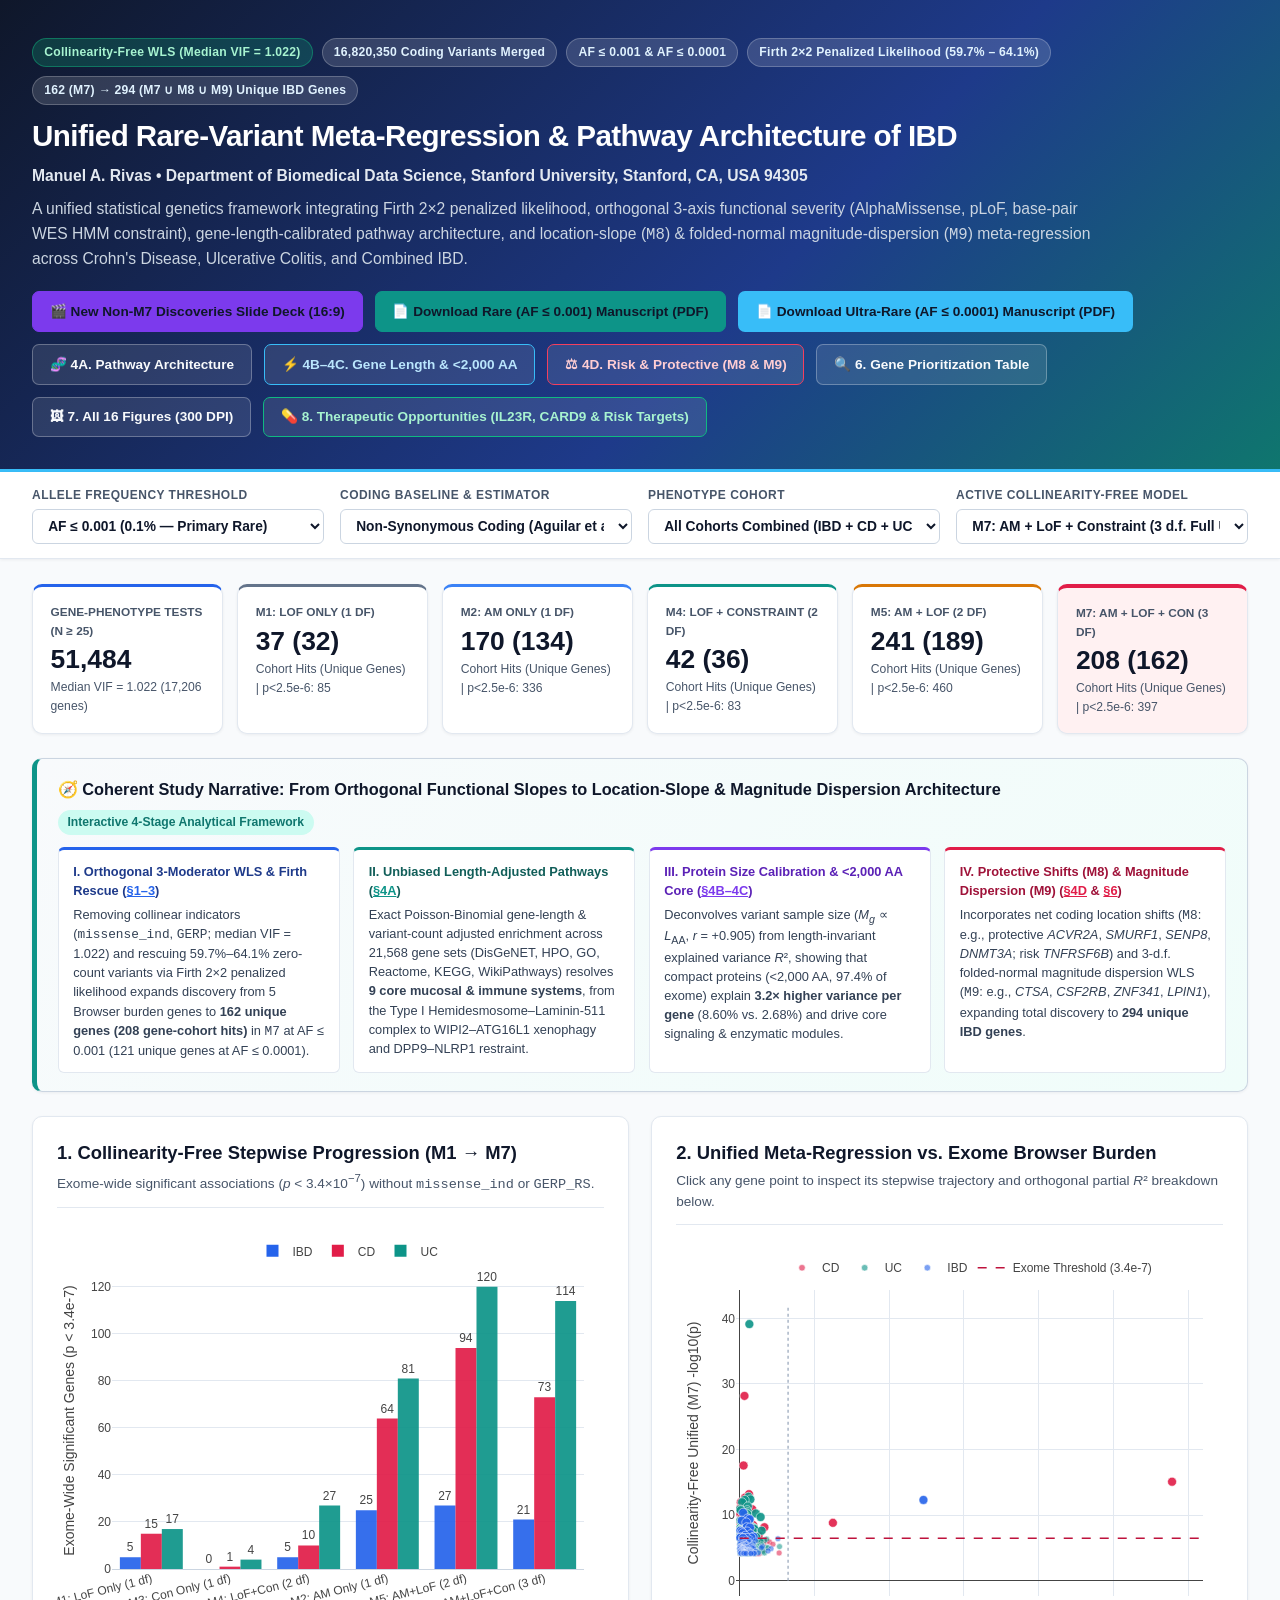
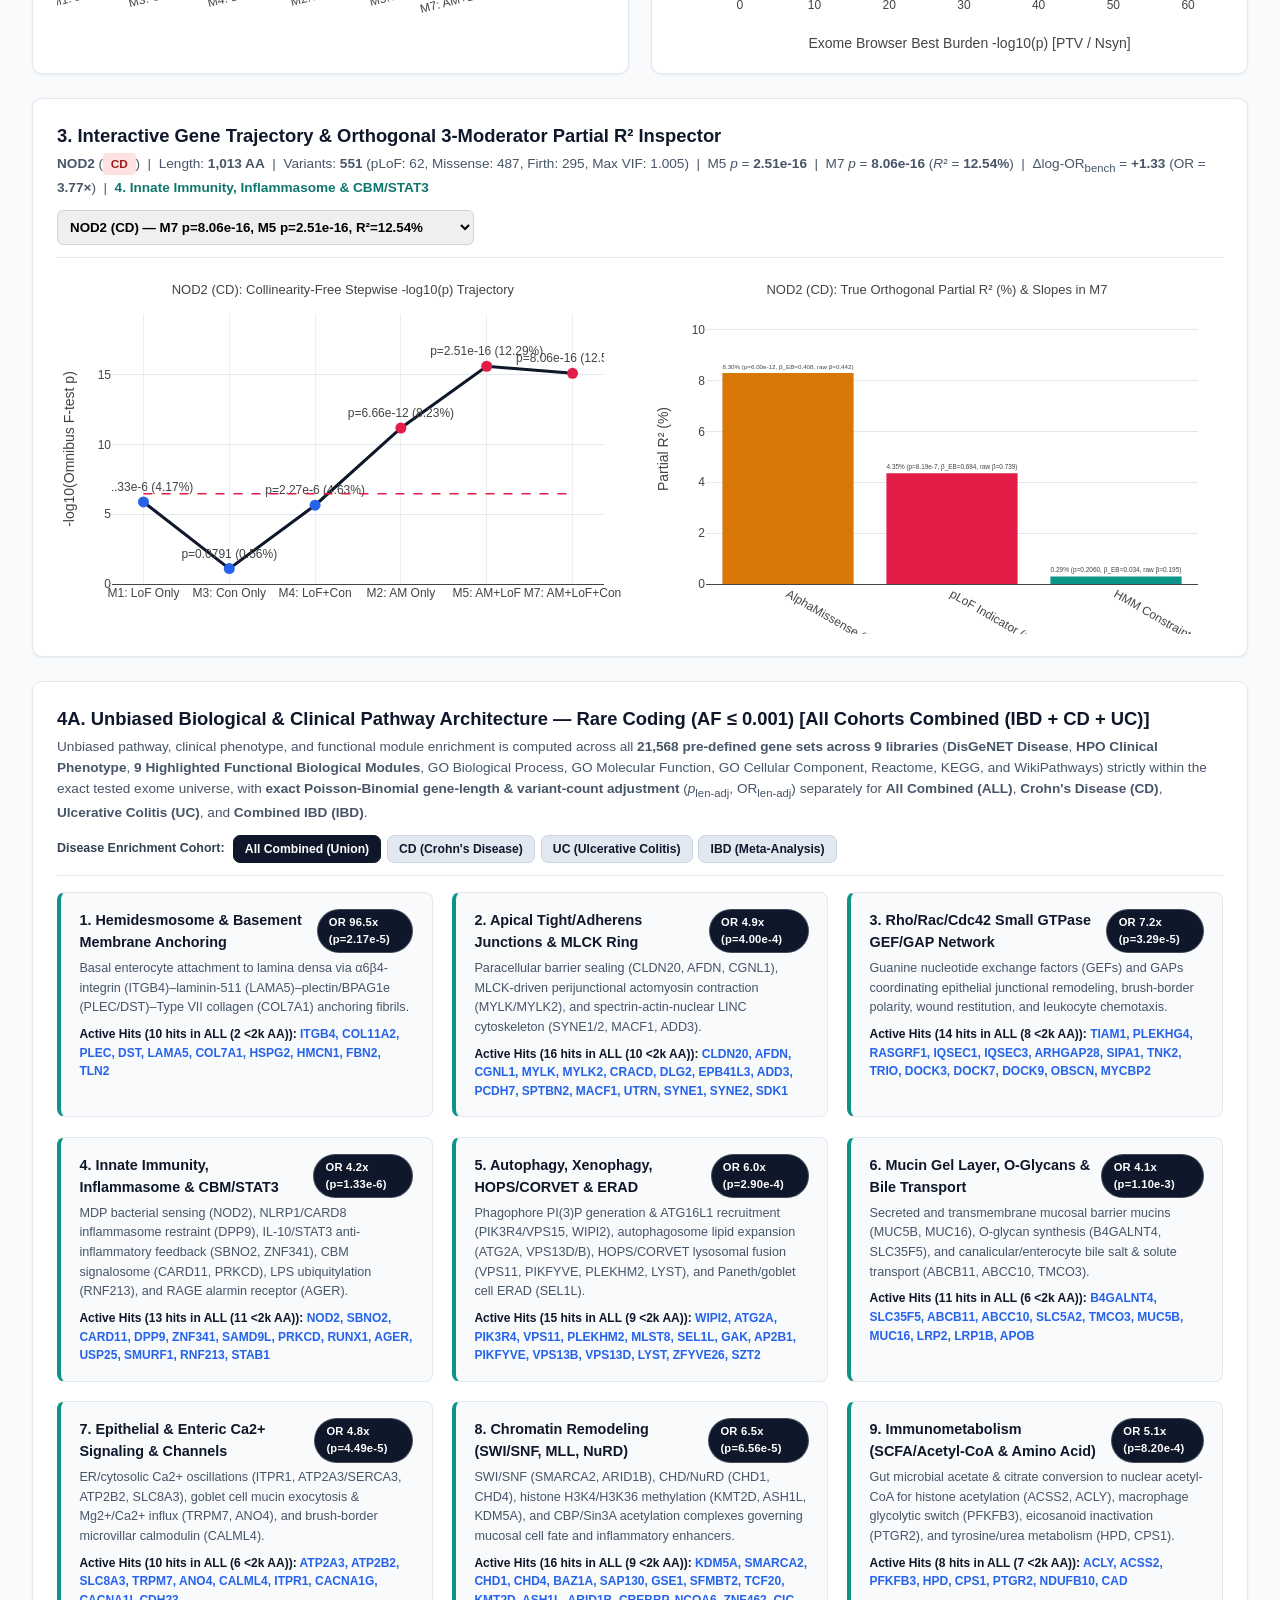
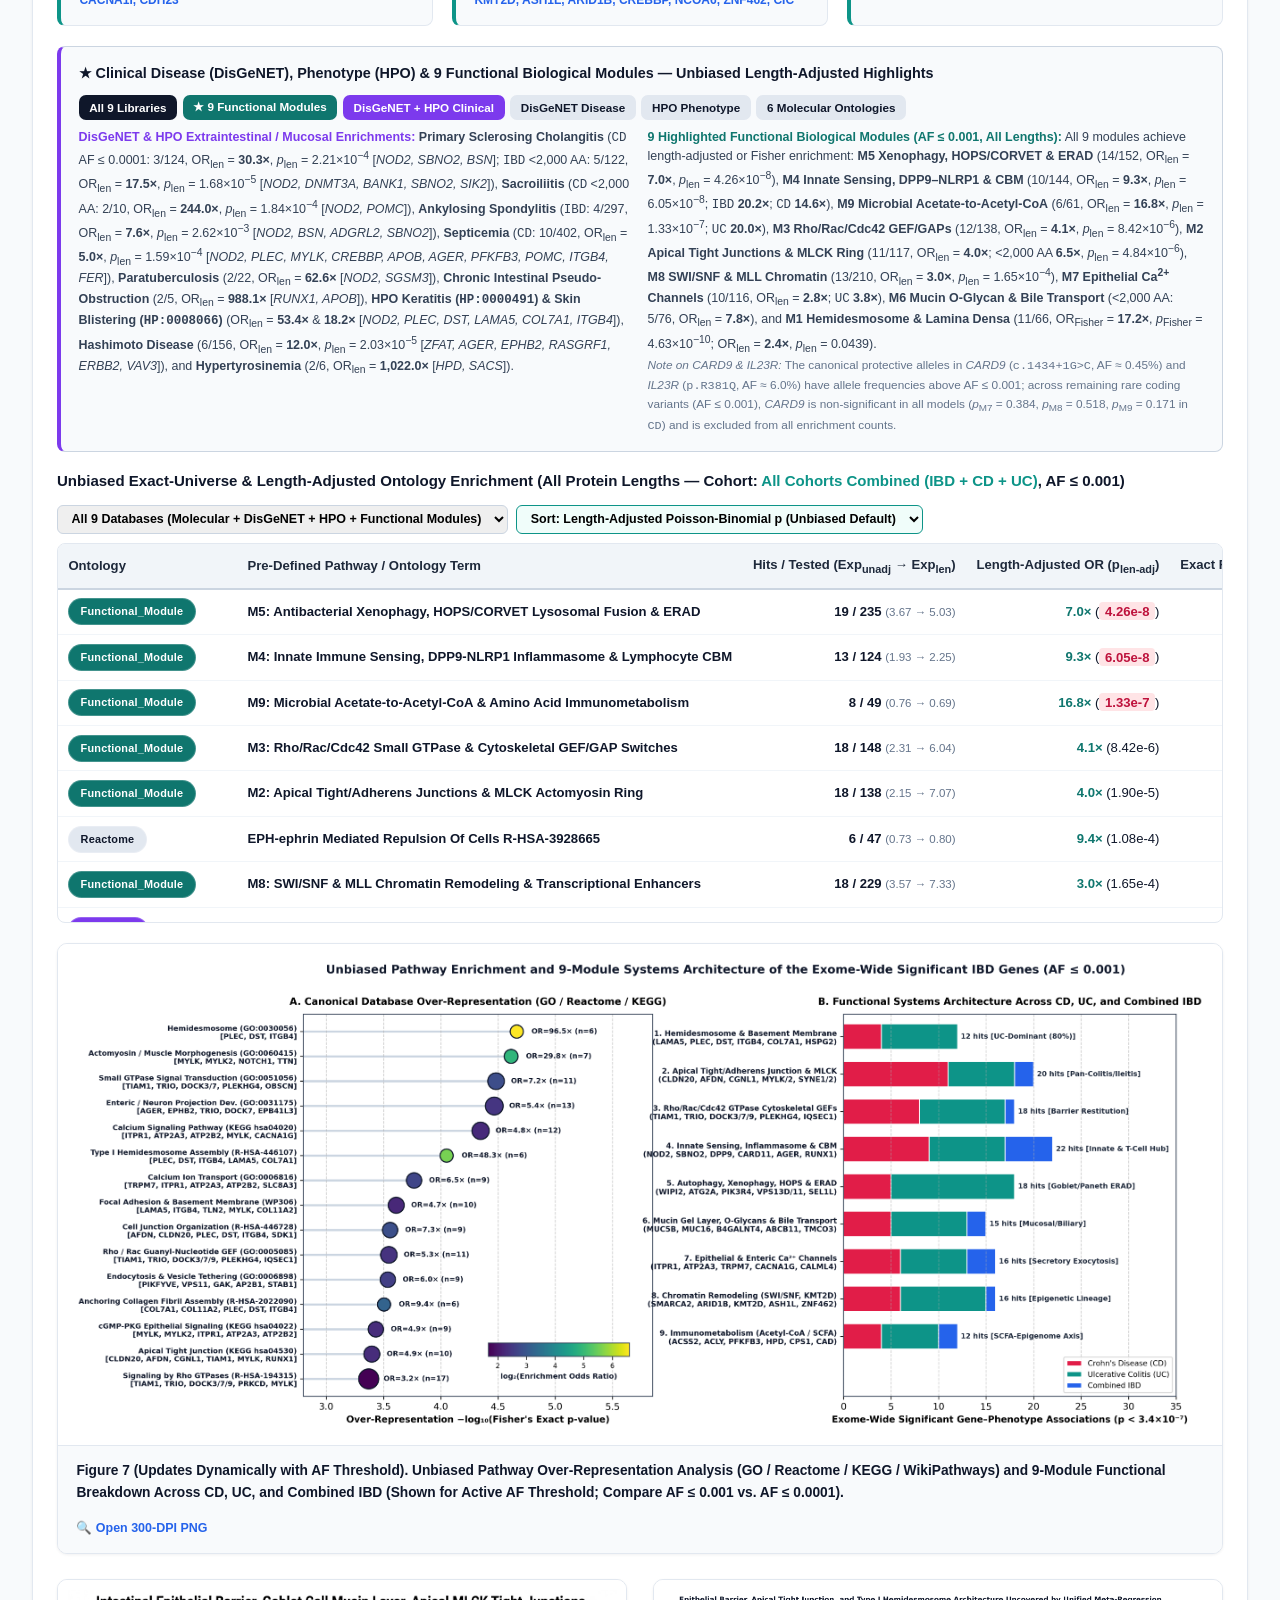
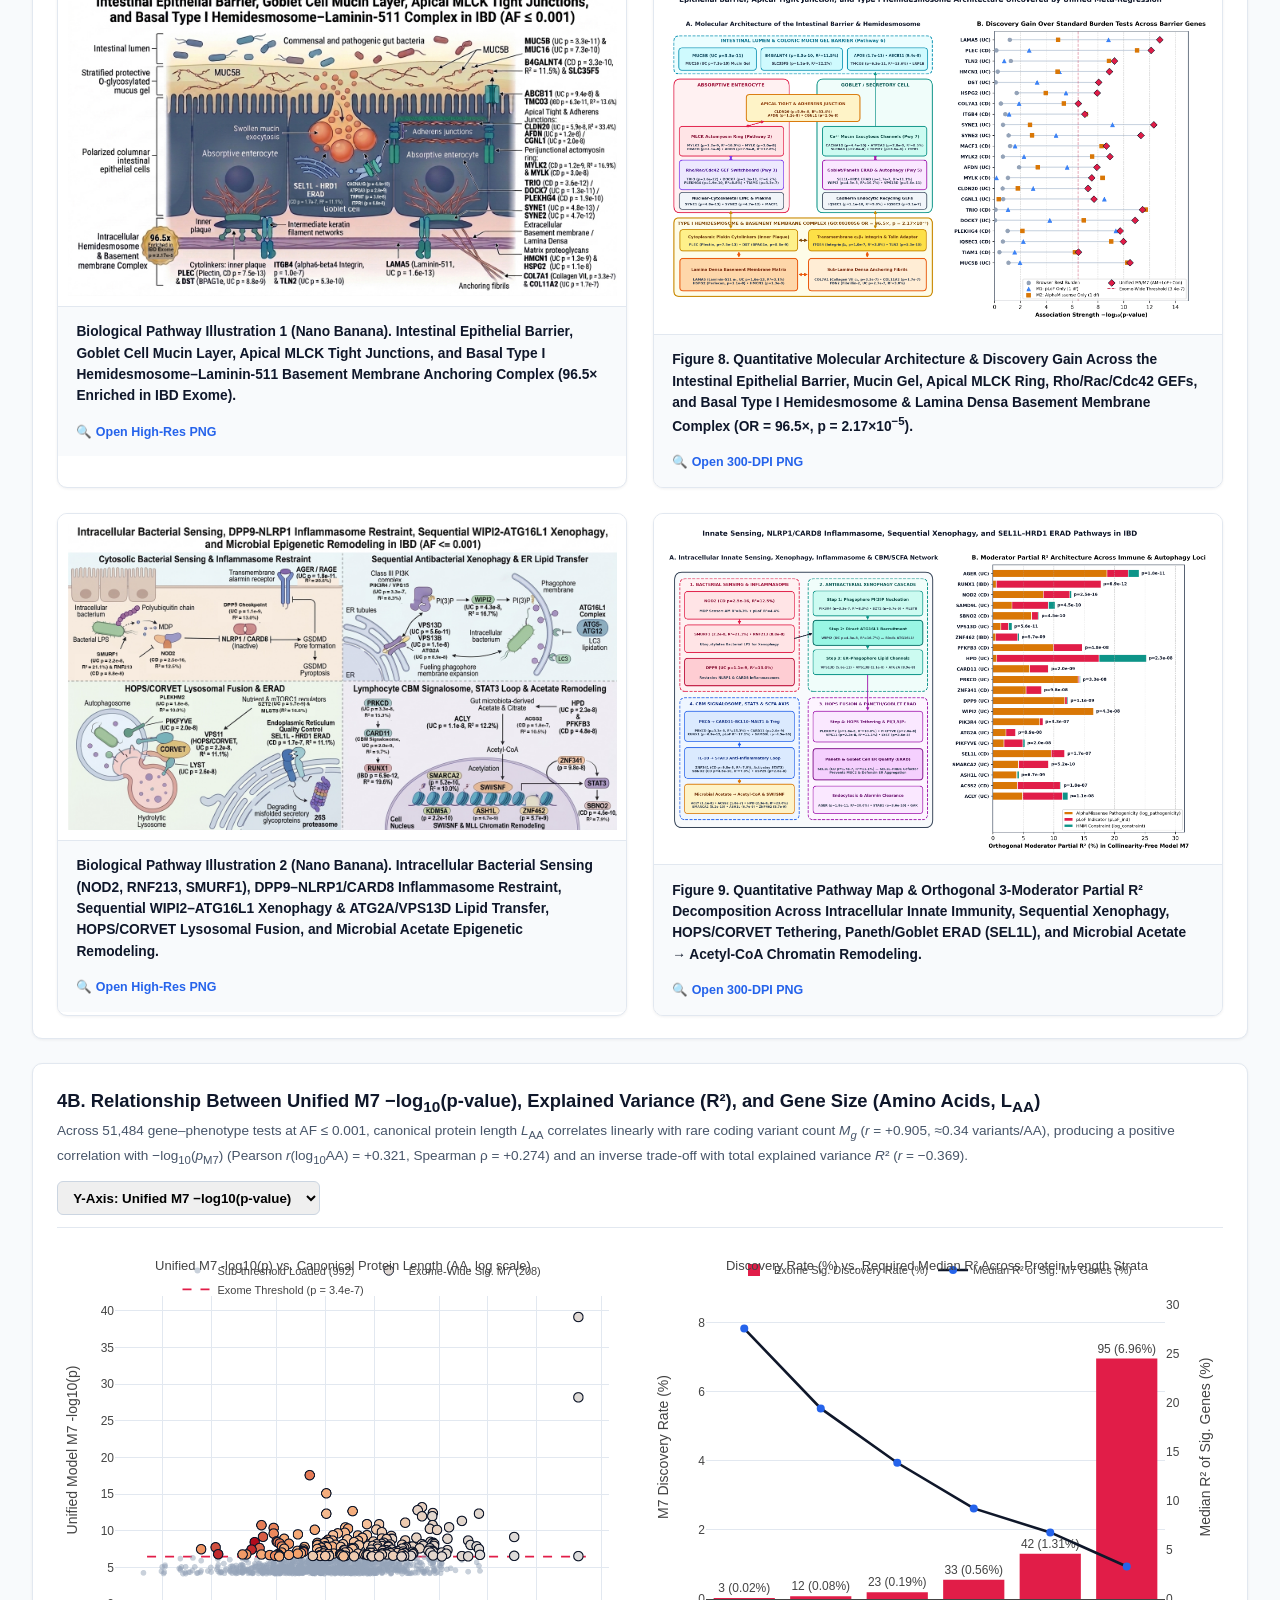
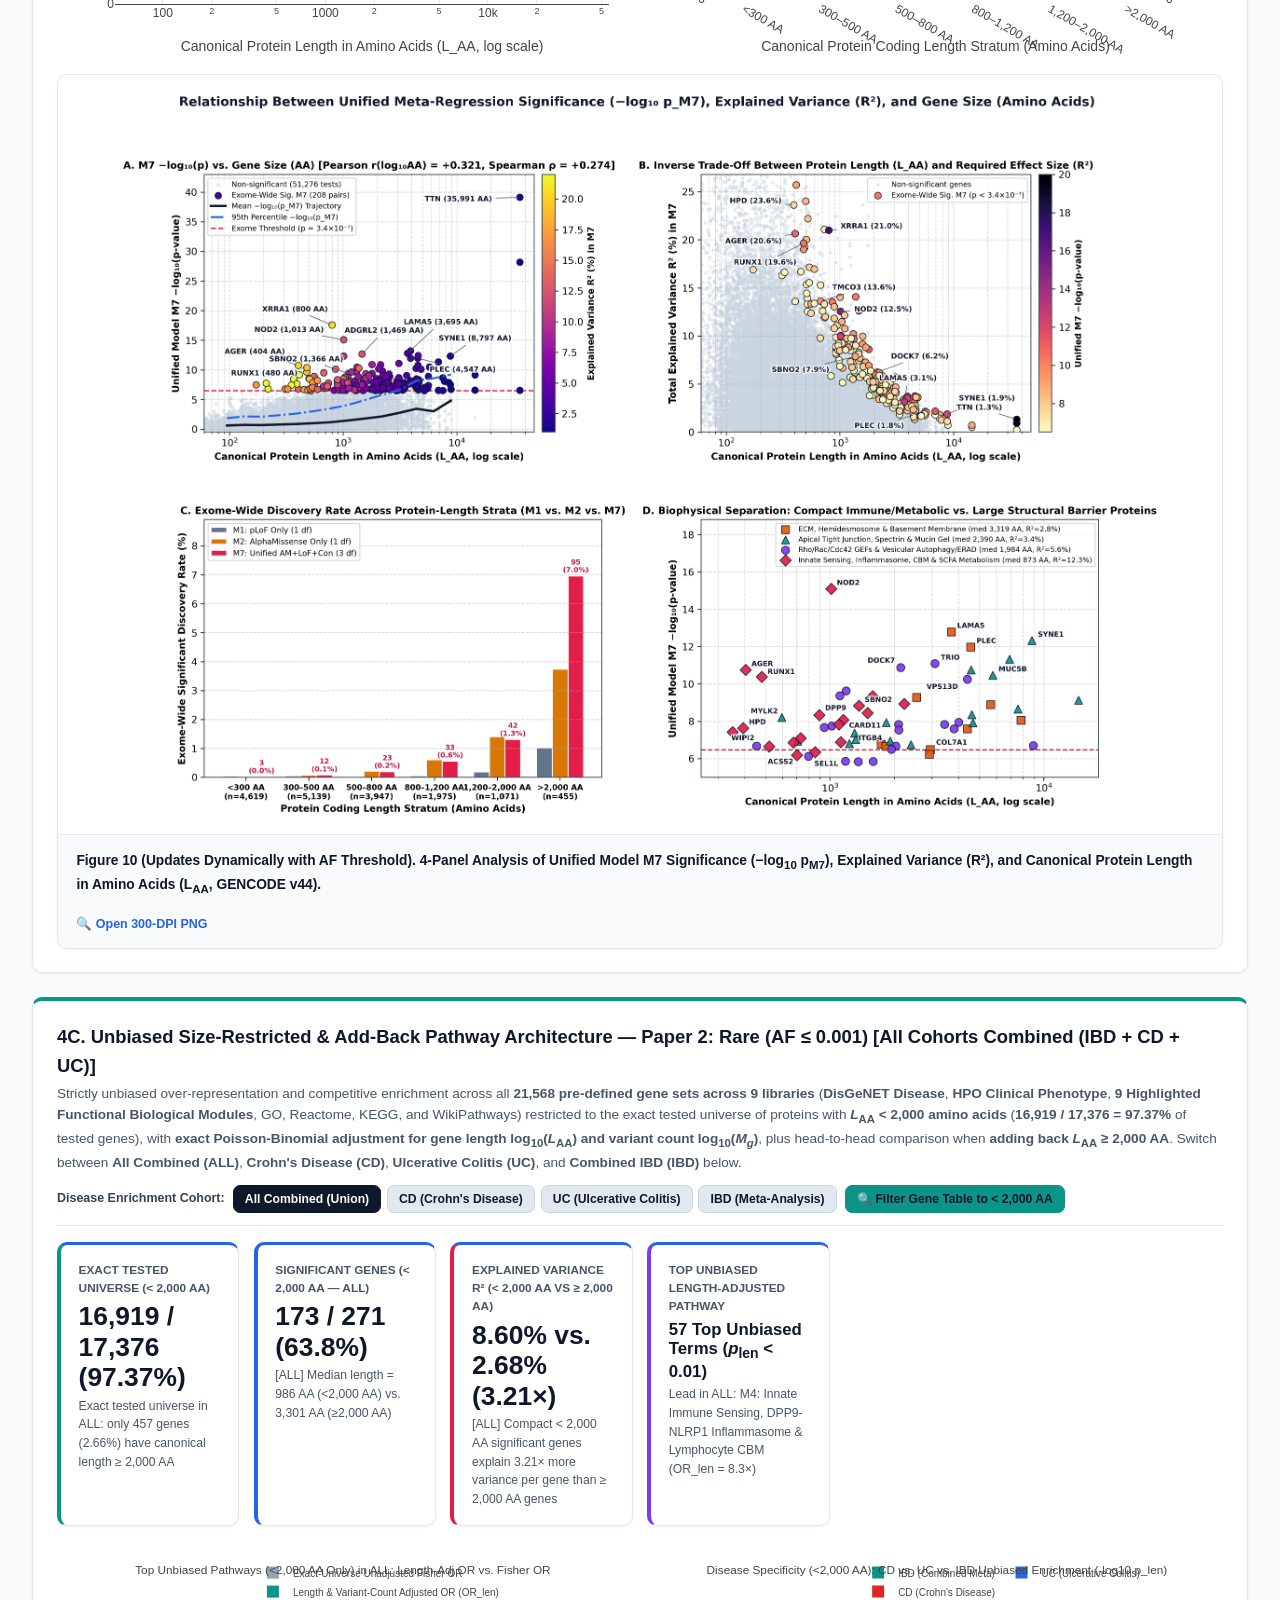
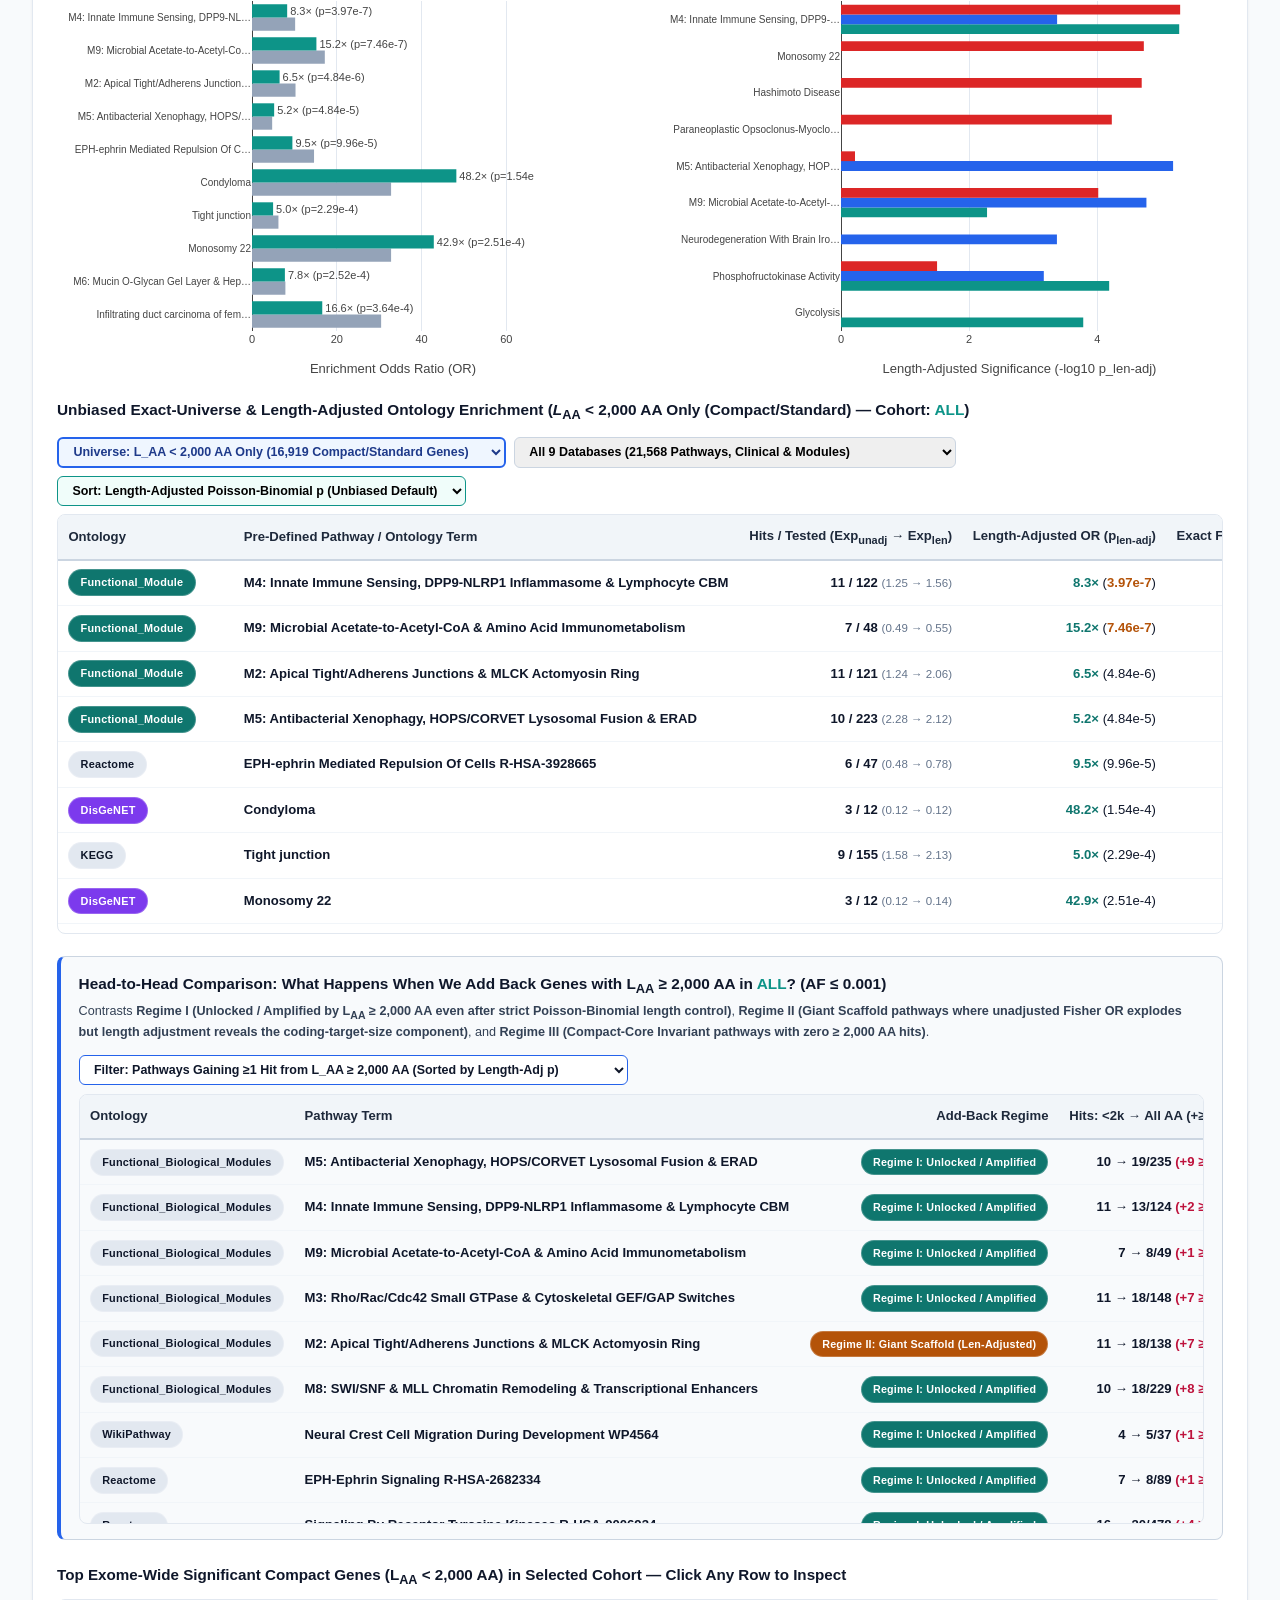
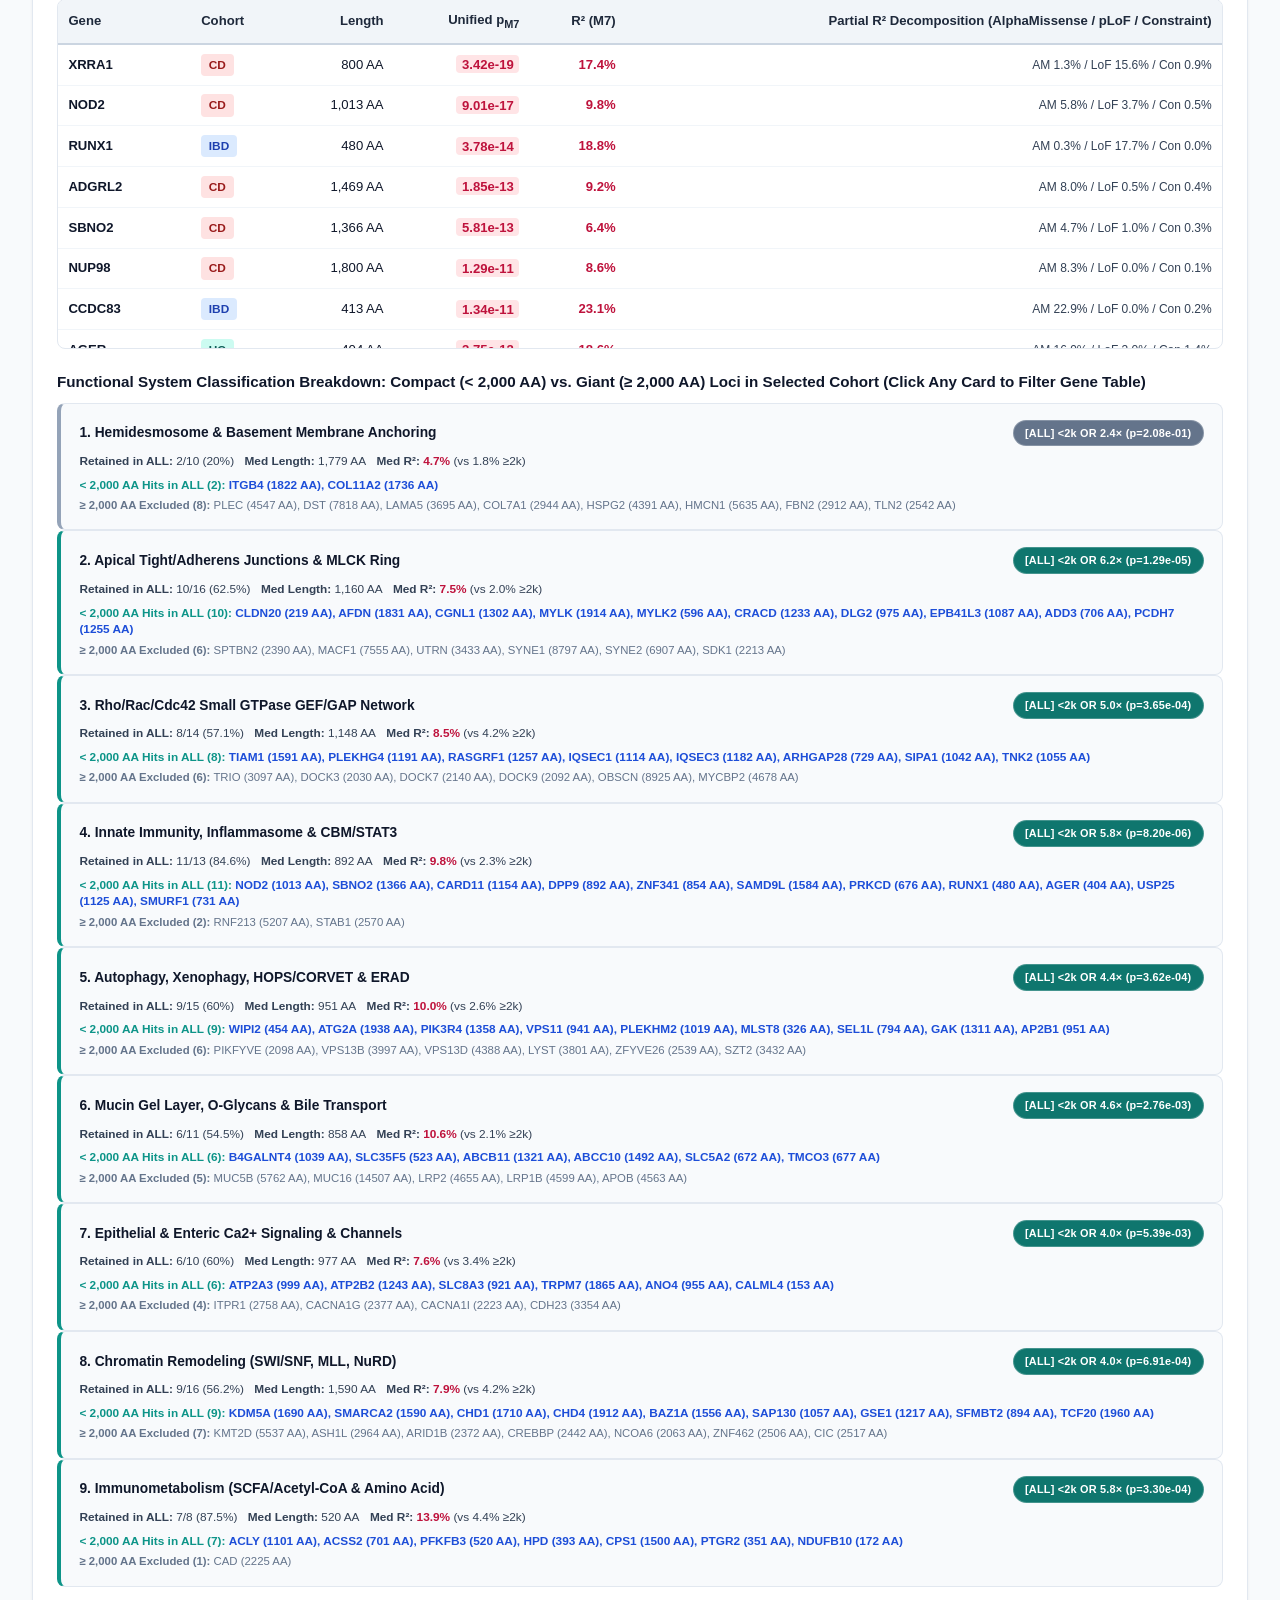
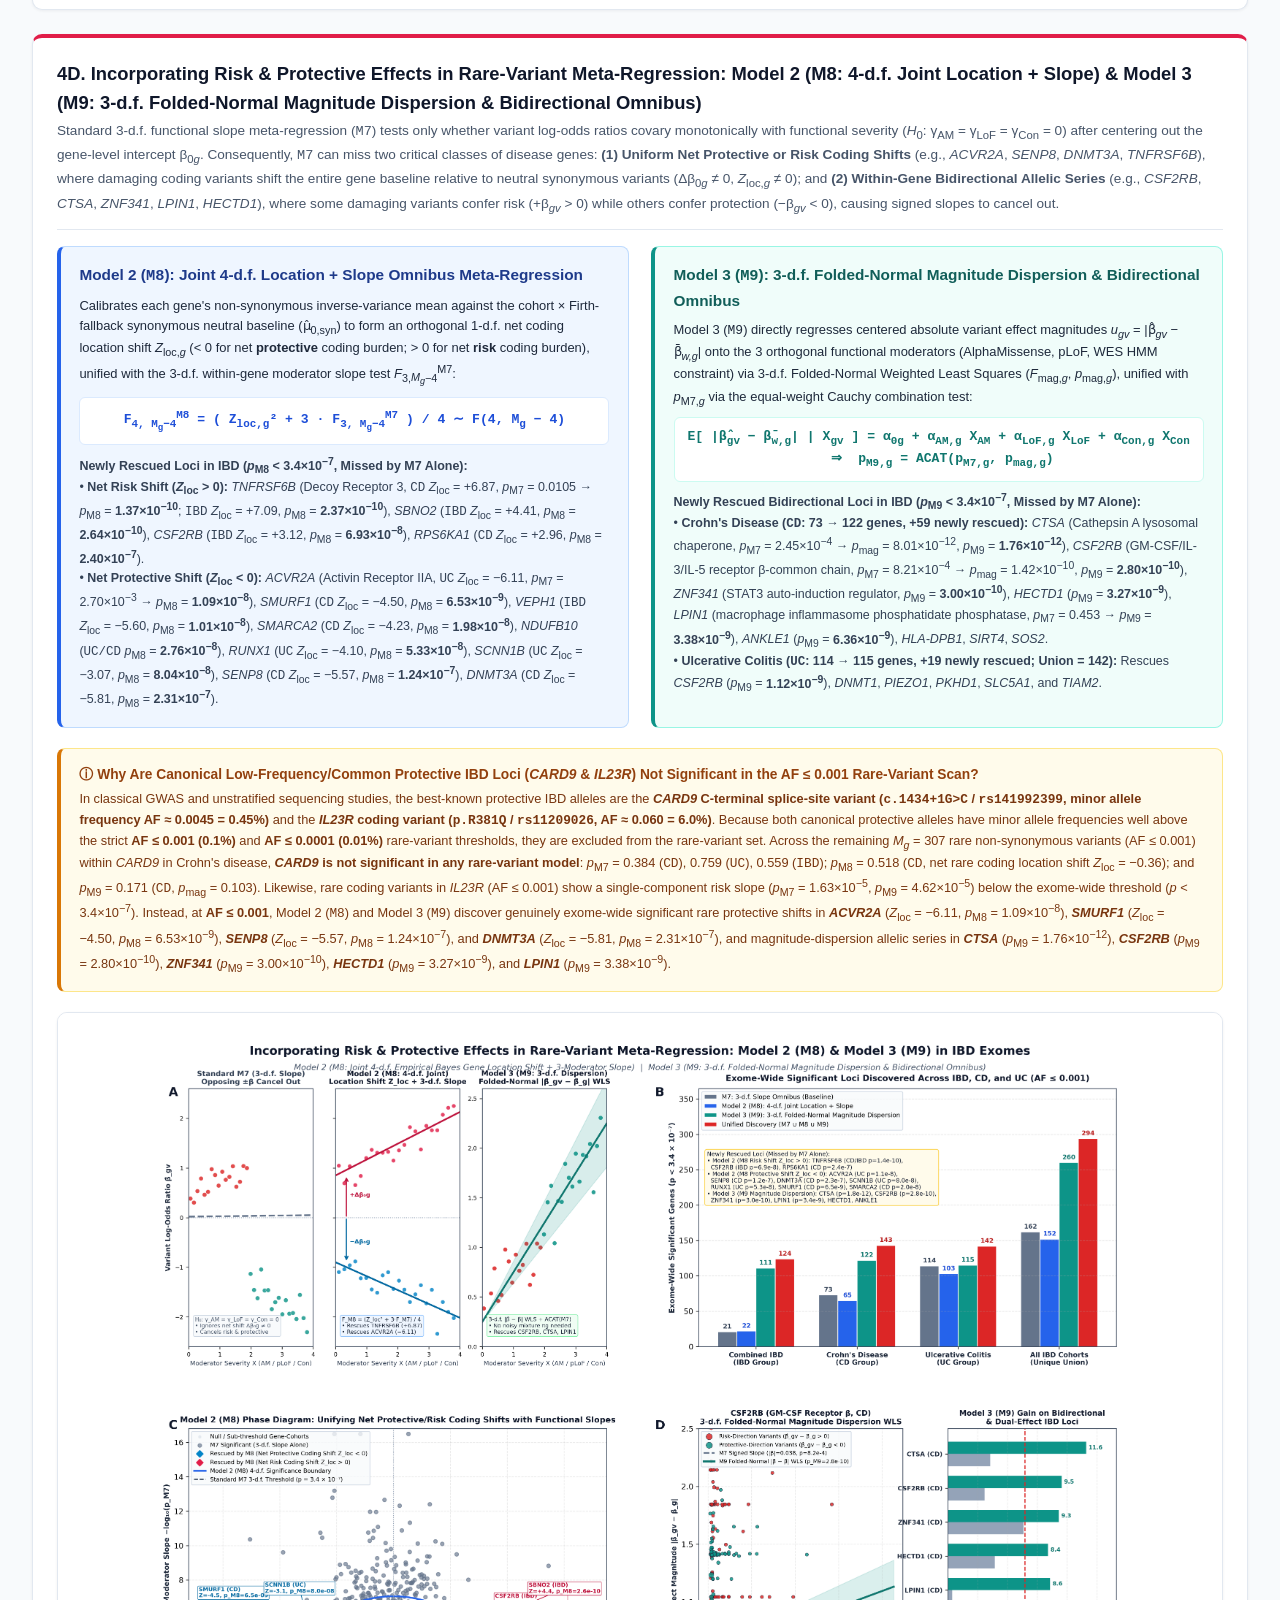
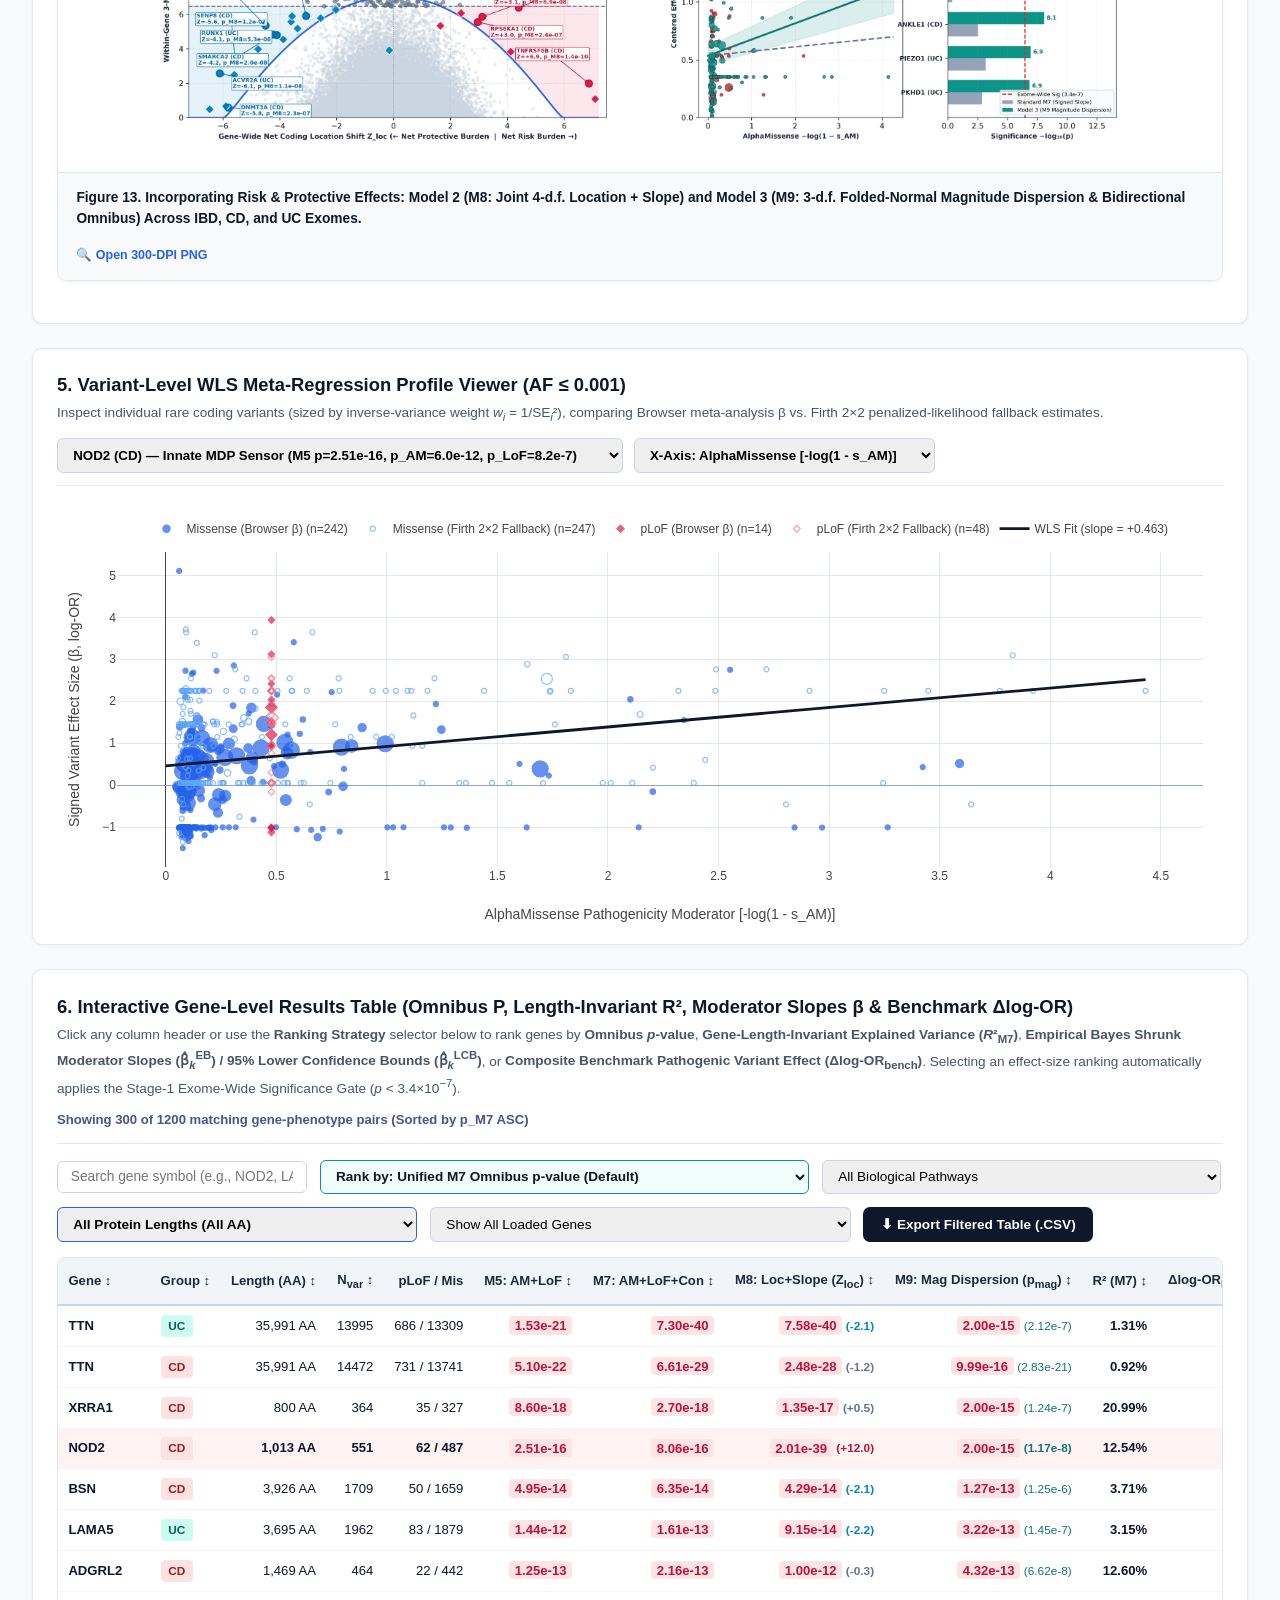
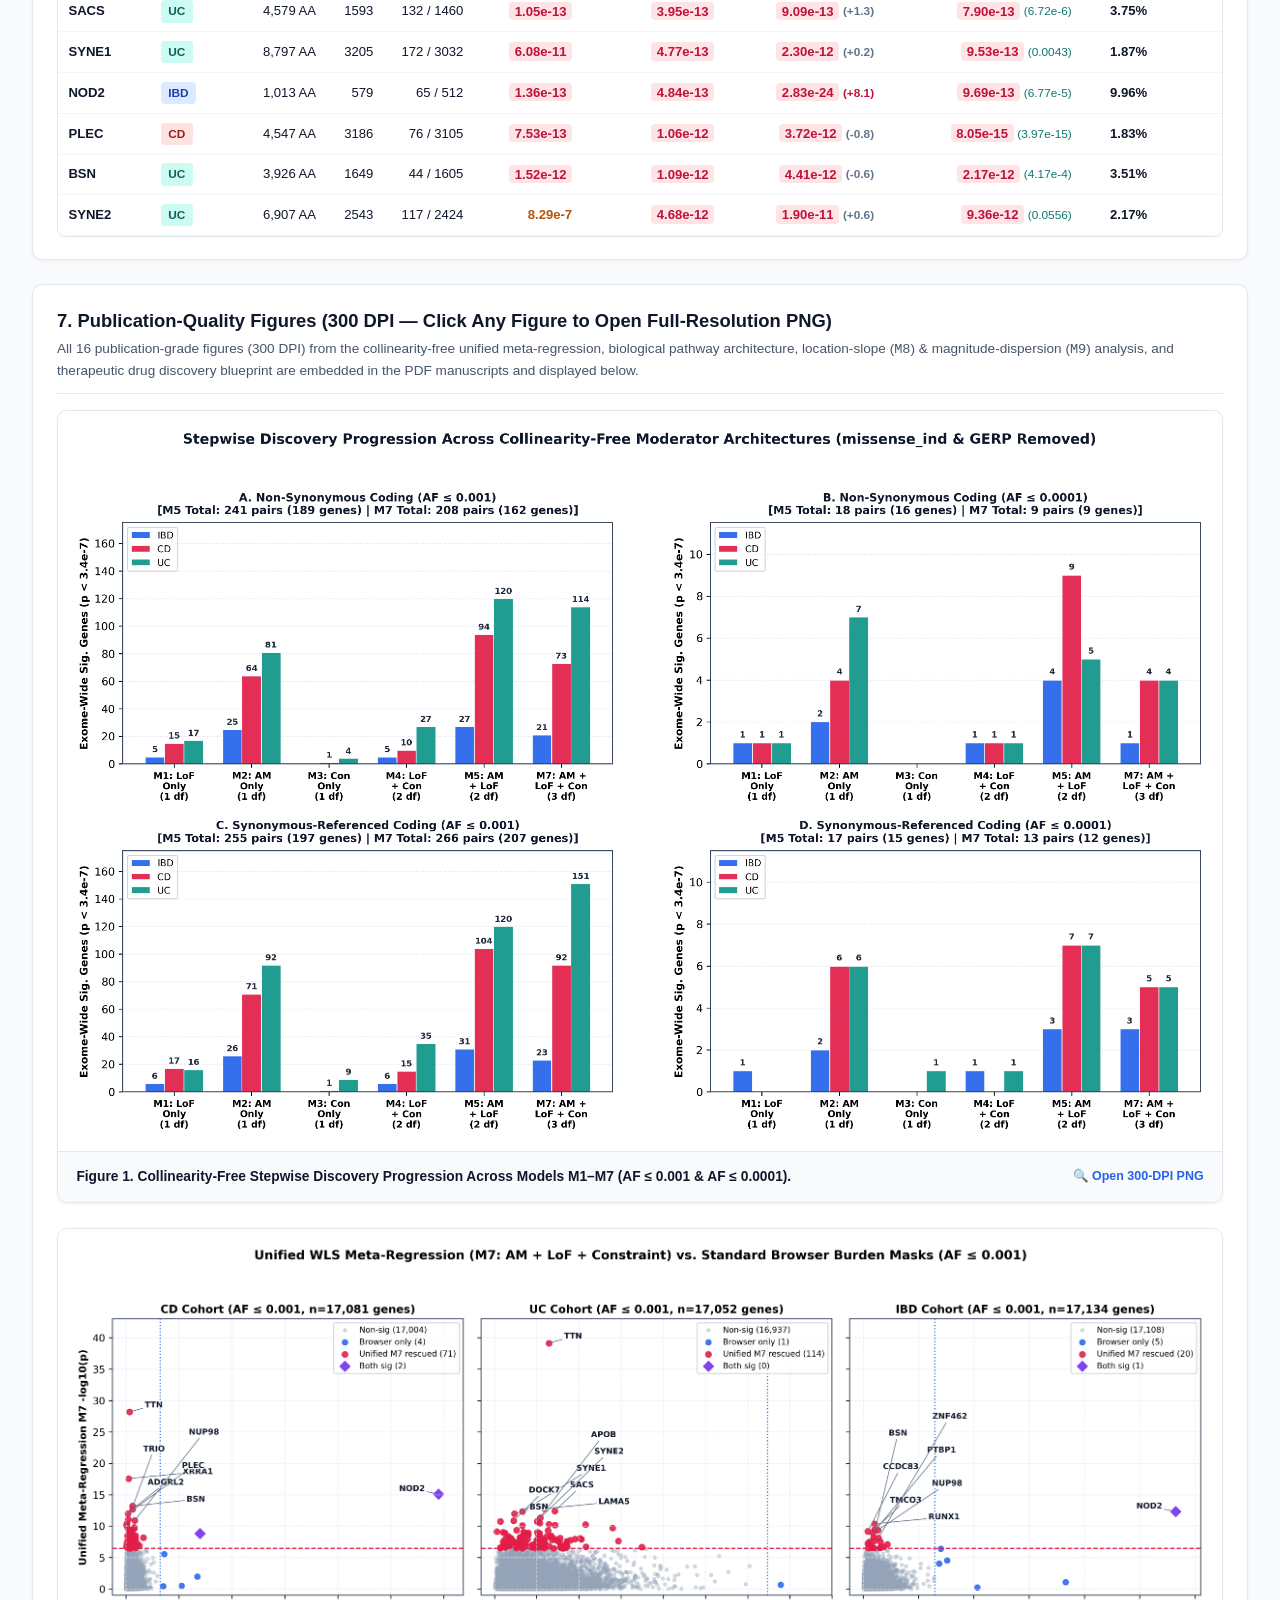
==== commit 96bf9fed: "Add strictly novel non-M7 IBD, CD & UC colleague slides and biological illustrations" ====
--- a/index.html
+++ b/index.html
@@ -29,6 +29,9 @@
         A unified statistical genetics framework integrating Firth 2&times;2 penalized likelihood, orthogonal 3-axis functional severity (AlphaMissense, pLoF, base-pair WES HMM constraint), gene-length-calibrated pathway architecture, and location-slope (<code>M8</code>) &amp; folded-normal magnitude-dispersion (<code>M9</code>) meta-regression across Crohn's Disease, Ulcerative Colitis, and Combined IBD.
       </p>
       <div class="hero-actions">
+        <a href="slides_new_m8_m9_genes.html" class="btn btn-primary" style="background:#7c3aed;border-color:#7c3aed;">
+          &#127916; New Non-M7 Discoveries Slide Deck (16:9)
+        </a>
         <a href="ibd_unified_metaregression_report.pdf?v=20261030a" target="_blank" class="btn btn-primary" style="background:#0d9488;border-color:#0d9488;">
           &#128196; Download Rare (AF &le; 0.001) Manuscript (PDF)
         </a>
@@ -1003,22 +1006,21 @@
           </div>
 
           <!-- Card 1C: STAT3 -> ZNF341 -> SBNO2 Selectivity Switch -->
-          <div style="background: #eff6ff; border: 1px solid #bfdbfe; border-top: 4px solid #2563eb; border-radius: 8px; padding: 1.05rem;">
+          <div style="background: #fff1f2; border: 1px solid #fecdd3; border-top: 4px solid #e11d48; border-radius: 8px; padding: 1.05rem;">
             <div style="display:flex; justify-content:space-between; align-items:center; margin-bottom:0.4rem;">
-              <strong style="font-size:0.96rem; color:#1e3a8a;">1C. <em>STAT3</em> &rarr; <em>ZNF341</em> &rarr; <em>SBNO2</em> Selectivity Switch</strong>
-              <span class="badge" style="background:#2563eb; color:#fff; font-size:0.72rem;">Bidirectional / Pathway Selectivity</span>
+              <strong style="font-size:0.96rem; color:#881337;">1C. Why Pan-<em>STAT3</em> LoF Fails: The <em>ZNF341</em> &rarr; <em>STAT3</em> &rarr; <em>SBNO2</em> Risk Axis</strong>
+              <span class="badge" style="background:#e11d48; color:#fff; font-size:0.72rem;">LoF Causes Risk &rarr; MUST SPARE</span>
             </div>
             <p style="font-size:0.82rem; line-height:1.55; color:#334155; margin-bottom:0.55rem;">
               <strong>Meta-Regression Signal:</strong> <em>ZNF341</em> (CD <code>p<sub>M5</sub> = 2.84 &times; 10<sup>&minus;7</sup>, p<sub>M9</sub> = 3.00 &times; 10<sup>&minus;10</sup></code>); <em>SBNO2</em> (CD <code>p<sub>M5</sub> = 4.52 &times; 10<sup>&minus;10</sup></code>, IBD <code>p<sub>M8</sub> = 2.64 &times; 10<sup>&minus;10</sup></code>); <em>CSF2RB</em> (CD <code>p<sub>M9</sub> = 2.80 &times; 10<sup>&minus;10</sup></code>).
             </p>
             <p style="font-size:0.81rem; line-height:1.55; color:#334155; margin-bottom:0.55rem;">
-              <strong>Driving Variants (<code>AF &le; 0.001</code>):</strong><br/>
-              &bull; <strong><em>STAT3</em> Protective:</strong> <code>chr17:42337846:G:T</code> (IBD cases <code>4/162,320</code> vs. ctrls <code>119/947,516</code>, <strong><code>&beta;&#770; = &minus;1.515, OR = 0.22</code></strong>, <code>p = 1.60 &times; 10<sup>&minus;3</sup></code>) vs. domain risk <code>chr17:42322333:C:T</code> (CD <strong><code>OR = 95.7</code></strong>, <code>s<sub>AM</sub> = 0.626</code>).<br/>
-              &bull; <strong><em>ZNF341</em> Bidirectional:</strong> Risk <code>chr20:33770231:C:T</code> (<code>s<sub>AM</sub> = 0.983</code>, CD <strong><code>OR = 6.58</code></strong>, <code>p = 7.96 &times; 10<sup>&minus;5</sup></code>) vs. Protective <code>chr20:33791494:G:A</code> (IBD <strong><code>OR = 0.24</code></strong>, <code>p = 3.89 &times; 10<sup>&minus;2</sup></code>).<br/>
-              &bull; <strong><em>SBNO2</em> &amp; <em>CSF2RB</em> Risk:</strong> <em>SBNO2</em> <code>chr19:1112042:C:T</code> (<code>s<sub>AM</sub> = 0.955</code>, CD <strong><code>OR = 12.77</code></strong>) &amp; <code>chr19:1122715:C:T</code> (<strong><code>OR = 74.6</code></strong>); <em>CSF2RB</em> <code>chr22:36937930:GC:G</code> frameshift (CD cases <code>60/32,792</code> vs. ctrls <code>223/359,578</code>, <strong><code>OR = 1.94, p = 9.77 &times; 10<sup>&minus;15</sup></code></strong>).
-            </p>
-            <div style="background:#ffffff; border:1px solid #93c5fd; border-radius:6px; padding:0.6rem 0.75rem; font-size:0.8rem; color:#1e3a8a;">
-              <strong>&#127919; Therapeutic Opportunity:</strong> <em>ZNF341</em> activates <em>STAT3</em> transcription, and <em>STAT3</em> induces the nuclear corepressor <strong><em>SBNO2</em></strong>, which mediates <strong>IL-10</strong> repression of NF-&kappa;B and <strong>IL-22</strong> epithelial repair. Damaging <em>ZNF341</em>/<em>SBNO2</em> mutations cause Crohn's disease, proving why <strong>selective upstream IL-23p19 / IL23R / TYK2 blockade succeeds while pan-STAT3/JAK1 inhibition risks impairing the protective IL-10/IL-22 &rarr; ZNF341 &rarr; STAT3 &rarr; SBNO2 mucosal healing loop</strong>.
+              <strong>Driving Damaging Variants Confer RISK (<code>AF &le; 0.001</code>):</strong><br/>
+              &bull; <strong><em>STAT3</em> Damaging Missense (Risk):</strong> <code>chr17:42322333:C:T</code> (<code>s<sub>AM</sub> = 0.626</code>, CD cases <code>3/67,624</code> vs. ctrls <code>0/924,108</code>, <strong><code>OR = 95.7, p = 2.56 &times; 10<sup>&minus;3</sup></code></strong>), <code>chr17:42322333:C:G</code> (<code>s<sub>AM</sub> = 0.626</code>, CD cases <code>6/67,624</code> vs. ctrls <code>35/924,108</code>, <strong><code>OR = 5.59, p = 2.95 &times; 10<sup>&minus;3</sup></code></strong>), and <code>chr17:42323264:C:T</code> (<code>s<sub>AM</sub> = 0.910</code>, UC <strong><code>OR = 15.01</code></strong>) [whereas the apparent negative allele <code>chr17:42337846:G:T</code> is predicted benign, <code>s<sub>AM</sub> = 0.063</code>].<br/>
+              &bull; <strong><em>ZNF341</em> &amp; <em>SBNO2</em> Damaging Missense (Risk):</strong> <em>ZNF341</em> <code>chr20:33770231:C:T</code> (<code>s<sub>AM</sub> = 0.983</code>, CD <strong><code>OR = 6.58</code></strong>, <code>p = 7.96 &times; 10<sup>&minus;5</sup></code>); <em>SBNO2</em> <code>chr19:1112042:C:T</code> (<code>s<sub>AM</sub> = 0.955</code>, CD <strong><code>OR = 12.77</code></strong>) &amp; <code>chr19:1122715:C:T</code> (<strong><code>OR = 74.6</code></strong>); <em>CSF2RB</em> <code>chr22:36937930:GC:G</code> frameshift (CD <strong><code>OR = 1.94, p = 9.77 &times; 10<sup>&minus;15</sup></code></strong>).
+            </p>
+            <div style="background:#ffffff; border:1px solid #fda4af; border-radius:6px; padding:0.6rem 0.75rem; font-size:0.8rem; color:#881337;">
+              <strong>&#127919; Therapeutic Opportunity (Why Upstream IL-23R Blockade Succeeds Where Pan-STAT3 Inhibition Fails):</strong> Global loss of function of <em>STAT3</em> does <strong>not</strong> protect against IBD—in mice and humans (Job's syndrome / <em>ZNF341</em> deficiency), loss of <em>STAT3</em> causes severe enterocolitis and colonic perforation because <em>ZNF341</em> &rarr; <em>STAT3</em> &rarr; <em>SBNO2</em> is required for <strong>IL-10 macrophage anti-inflammatory repression of NF-&kappa;B</strong> and <strong>IL-22 epithelial wound repair</strong>. Thus, therapy must <strong>selectively block pathogenic upstream receptors (IL-23p19, IL23R, TL1A, TYK2) while strictly SPARING the protective IL-10/IL-22 &rarr; ZNF341 &rarr; STAT3 &rarr; SBNO2 mucosal healing axis</strong>.
             </div>
           </div>
         </div>
@@ -1096,8 +1098,8 @@
             <img src="assets/fig14_nanobanana_il23r_card9_therapeutic_blueprint.png?v=20261030b" alt="Figure 14: Human Genetic Therapeutic Blueprint Mapping Onto IL23R and CARD9 Protective Axes in IBD" />
           </a>
           <div class="fig-caption">
-            <span><strong>Figure 14 (Biological Therapeutic Illustration). Human Genetic Therapeutic Blueprint Mapping Onto the <em>IL23R</em> and <em>CARD9</em> Protective Axes in Inflammatory Bowel Disease (AF &le; 0.001).</strong> Left: Mucosal T-cell/ILC3 receptor signaling showing canonical <em>IL23R</em> protection (<code>OR = 0.40</code>), <em>TNFRSF6B</em>/DcR3 decoy loss-of-function risk (<code>OR = 2.43&ndash;17.86</code> &rarr; Anti-TL1A mAbs Tulisokibart/Duvakitug &amp; DcR3-Fc), <em>ACVR2A</em> protective shift (<code>Z<sub>loc</sub> = &minus;6.11</code> &rarr; Anti-ACVR2A mAbs), and the nuclear <em>ZNF341</em> &rarr; <em>STAT3</em> &rarr; <em>SBNO2</em> anti-inflammatory feedback loop. Right: Myeloid Dectin-1/PKC&delta; (<em>PRKCD</em>) &rarr; <em>CARD9</em> (<code>OR = 0.29&ndash;0.34</code>) / <em>CARD11</em> (<code>OR = 10.6</code>) CBM signalosome (&rarr; Allosteric MALT1 Inhibitors Safimaltib/SGR-1505 &amp; CARD9&ndash;BCL10 disruptors BRD5529) and <em>SENP8</em> (<code>OR = 0.63</code>) Cullin-1 neddylation restraint of NF-&kappa;B.</span>
-            <a class="fig-open-link" href="assets/fig14_nanobanana_il23r_card9_therapeutic_blueprint.png?v=20261030b" target="_blank">&#128269; Open Full-Resolution PNG</a>
+            <span><strong>Figure 14 (Biological Therapeutic Illustration). Human Genetic Therapeutic Blueprint Mapping Onto the <em>IL23R</em> and <em>CARD9</em> Protective Axes in Inflammatory Bowel Disease (AF &le; 0.001).</strong> Left: Mucosal T-cell/ILC3 receptor signaling showing canonical <em>IL23R</em> protection (<code>OR = 0.40</code>), <em>TNFRSF6B</em>/DcR3 decoy loss-of-function risk (<code>OR = 2.43&ndash;17.86</code> &rarr; Anti-TL1A mAbs Tulisokibart/Duvakitug &amp; DcR3-Fc), <em>ACVR2A</em> protective shift (<code>Z<sub>loc</sub> = &minus;6.11</code> &rarr; Anti-ACVR2A mAbs), and the nuclear <em>ZNF341</em> &rarr; <em>STAT3</em> &rarr; <em>SBNO2</em> anti-inflammatory feedback loop where loss-of-function causes Crohn's disease risk (<code>OR = 5.59&ndash;74.6</code>; explaining why therapy must block IL-23R/TL1A upstream while sparing STAT3&ndash;SBNO2). Right: Myeloid Dectin-1/PKC&delta; (<em>PRKCD</em>) &rarr; <em>CARD9</em> (<code>OR = 0.29&ndash;0.34</code>) / <em>CARD11</em> (<code>OR = 10.6</code>) CBM signalosome (&rarr; Allosteric MALT1 Inhibitors Safimaltib/SGR-1505 &amp; CARD9&ndash;BCL10 disruptors BRD5529) and <em>SENP8</em> (<code>OR = 0.63</code>) Cullin-1 neddylation restraint of NF-&kappa;B.</span>
+            <a class="fig-open-link" href="assets/fig14_nanobanana_il23r_card9_therapeutic_blueprint.png?v=20261030c" target="_blank">&#128269; Open Full-Resolution PNG</a>
           </div>
         </div>
       </div>
@@ -1232,12 +1234,12 @@
                 <td><strong>Phenocopy Receptor LoF (Inhibit ACVR2A):</strong> Anti-ACVR2A blocking mAbs (Bimagrumab class) or Activin-A ligand traps (Sotatercept class) in UC</td>
               </tr>
               <tr>
-                <td><strong>IL23R / STAT3 Loop</strong></td>
-                <td><strong><em>STAT3</em>, <em>ZNF341</em> &amp; <em>SBNO2</em></strong><br/><em>ZNF341</em> CD <code>M9 p = 3.00e-10</code><br/><em>SBNO2</em> CD <code>M5 p = 4.52e-10</code></td>
-                <td><em>STAT3</em> <code>chr17:42337846:G:T</code> (missense)<br/><em>ZNF341</em> <code>chr20:33770231:C:T</code> (<code>s<sub>AM</sub>=0.98</code>)<br/><em>SBNO2</em> <code>chr19:1112042:C:T</code> (<code>s<sub>AM</sub>=0.96</code>)</td>
-                <td>IBD: <code>4/162,320</code> vs <code>119/947,516</code> (<code>1.1e-4</code>)<br/>CD: <code>6/67,650</code> vs <code>13/924,156</code> (<code>1.9e-5</code>)<br/>CD: <code>3/67,558</code> vs <code>5/924,056</code> (<code>8.1e-6</code>)</td>
-                <td><span style="color:#0f766e; font-weight:700;"><em>STAT3</em> Prot: <code>OR=0.22</code> (<code>p=1.6e-3</code>)</span><br/><span style="color:#be123c; font-weight:700;"><em>ZNF341</em> Risk: <code>OR=6.58</code> (<code>p=8.0e-5</code>)<br/><em>SBNO2</em> Risk: <code>OR=12.77</code> (<code>p=4.4e-3</code>)</span></td>
-                <td><strong>Upstream Selectivity:</strong> Block IL-23p19 / IL23R / TYK2 upstream while sparing (or agonizing) the protective IL-10/IL-22 &rarr; ZNF341 &rarr; STAT3 &rarr; SBNO2 mucosal repair loop</td>
+                <td><strong>IL-10/IL-22 &rarr; STAT3 Healing Loop</strong></td>
+                <td><strong><em>ZNF341</em>, <em>STAT3</em> &amp; <em>SBNO2</em></strong><br/><em>ZNF341</em> CD <code>M9 p = 3.00e-10</code><br/><em>SBNO2</em> CD <code>M5 p = 4.52e-10</code></td>
+                <td><em>STAT3</em> <code>chr17:42322333:C:G</code> (<code>s<sub>AM</sub>=0.63</code>)<br/><em>ZNF341</em> <code>chr20:33770231:C:T</code> (<code>s<sub>AM</sub>=0.98</code>)<br/><em>SBNO2</em> <code>chr19:1112042:C:T</code> (<code>s<sub>AM</sub>=0.96</code>)</td>
+                <td>CD: <code>6/67,624</code> vs <code>35/924,108</code> (<code>4.1e-5</code>)<br/>CD: <code>6/67,650</code> vs <code>13/924,156</code> (<code>1.9e-5</code>)<br/>CD: <code>3/67,558</code> vs <code>5/924,056</code> (<code>8.1e-6</code>)</td>
+                <td style="color:#be123c; font-weight:700;">RISK (Disruption of IL-10/22 Axis)<br/><em>STAT3</em> Risk: <code>OR=5.59</code> (<code>p=3.0e-3</code>)<br/><em>ZNF341</em> Risk: <code>OR=6.58</code> (<code>p=8.0e-5</code>)<br/><em>SBNO2</em> Risk: <code>OR=12.77</code> (<code>p=4.4e-3</code>)</td>
+                <td><strong>Spare STAT3; Block Upstream IL-23p19 / TYK2:</strong> Pan-STAT3 LoF causes colitis by ablating IL-10/IL-22 signaling; therapy must block IL-23R/TL1A upstream while preserving ZNF341&rarr;STAT3&rarr;SBNO2</td>
               </tr>
               <tr>
                 <td><strong>GM-CSF / JAK2 Axis</strong></td>
